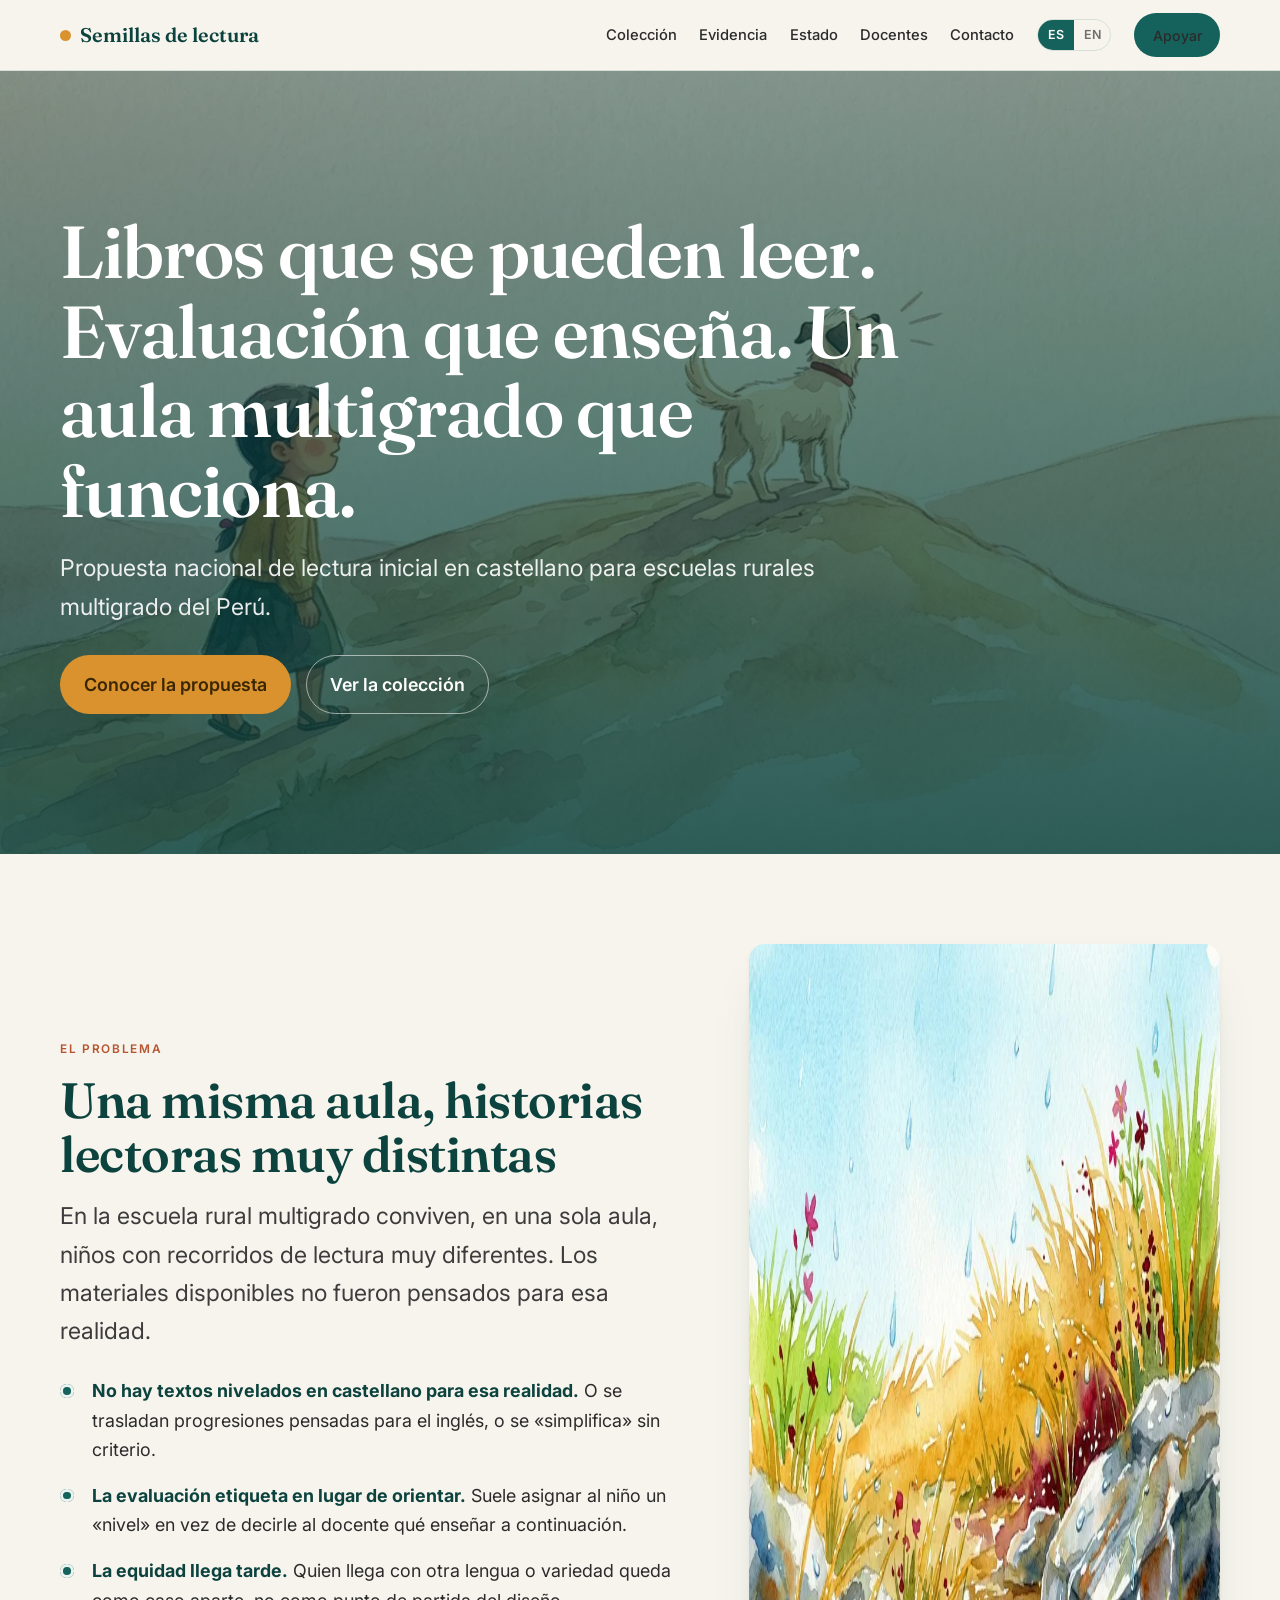
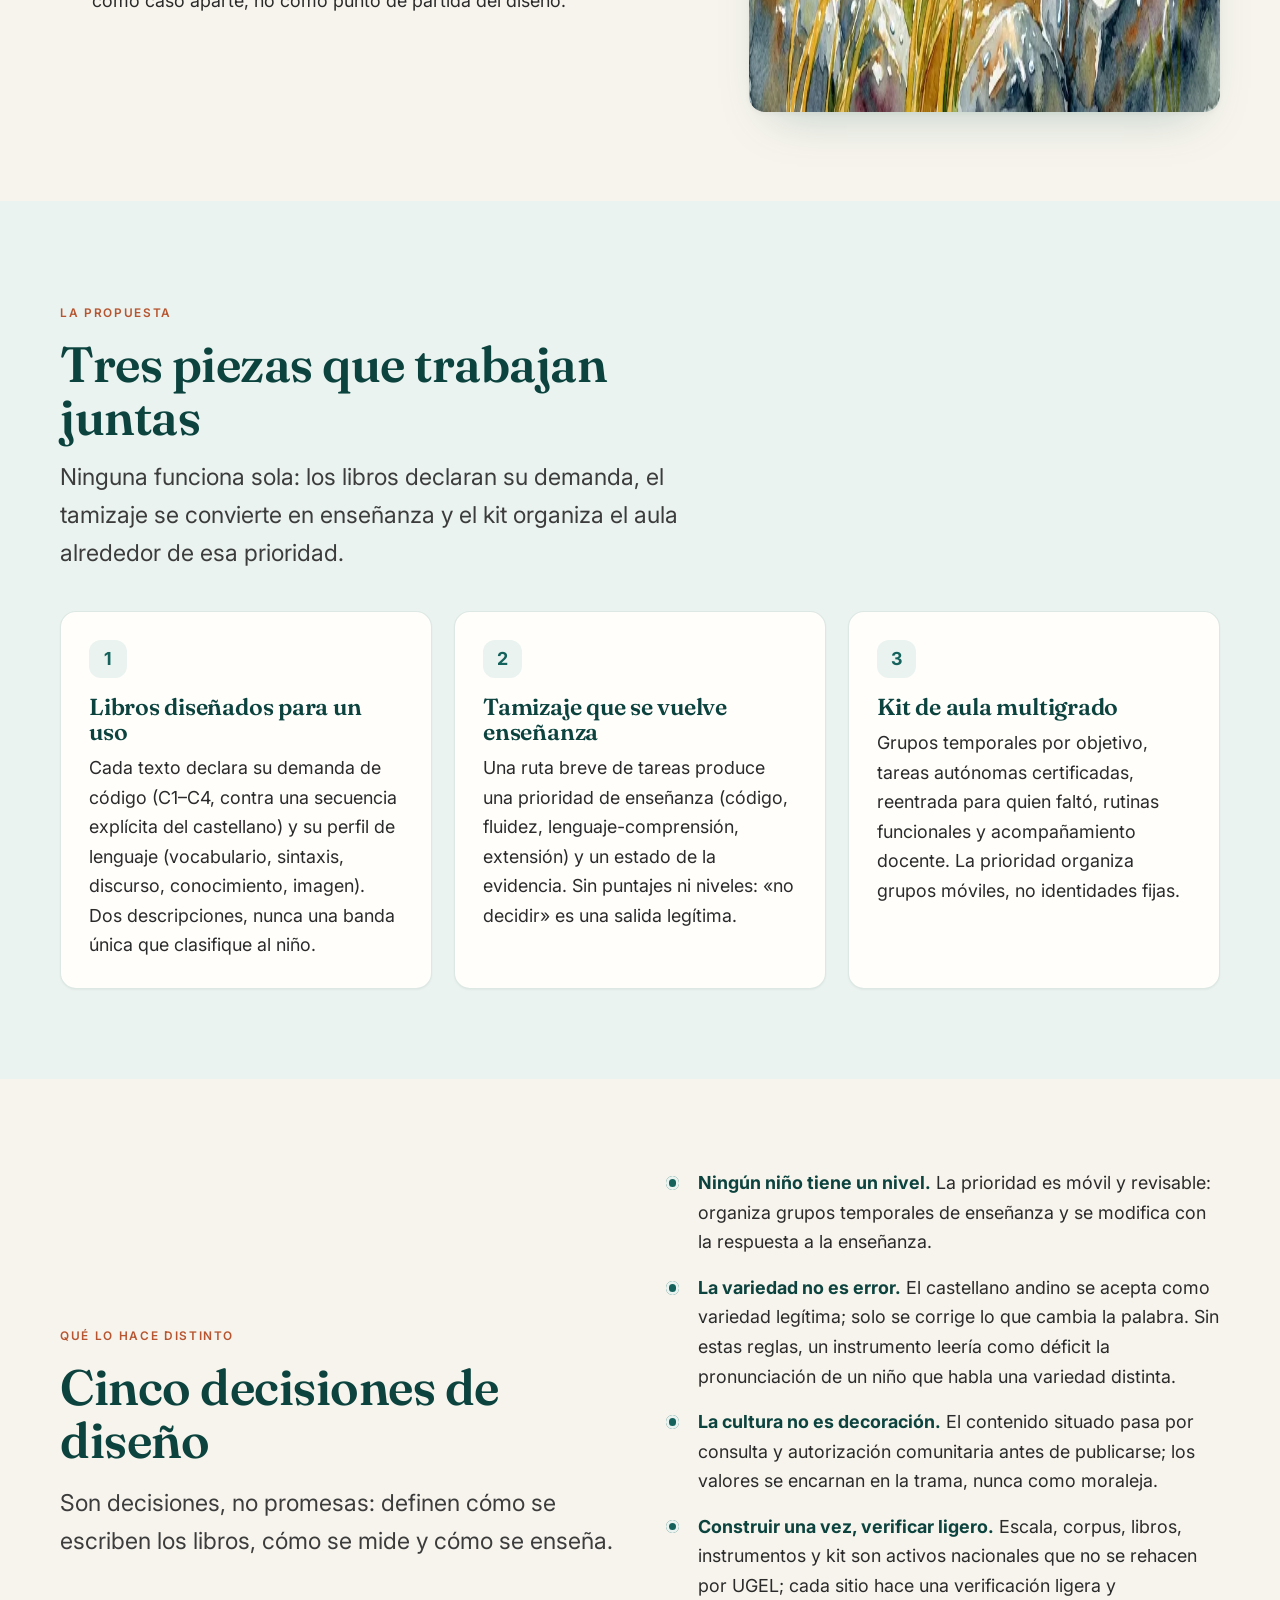
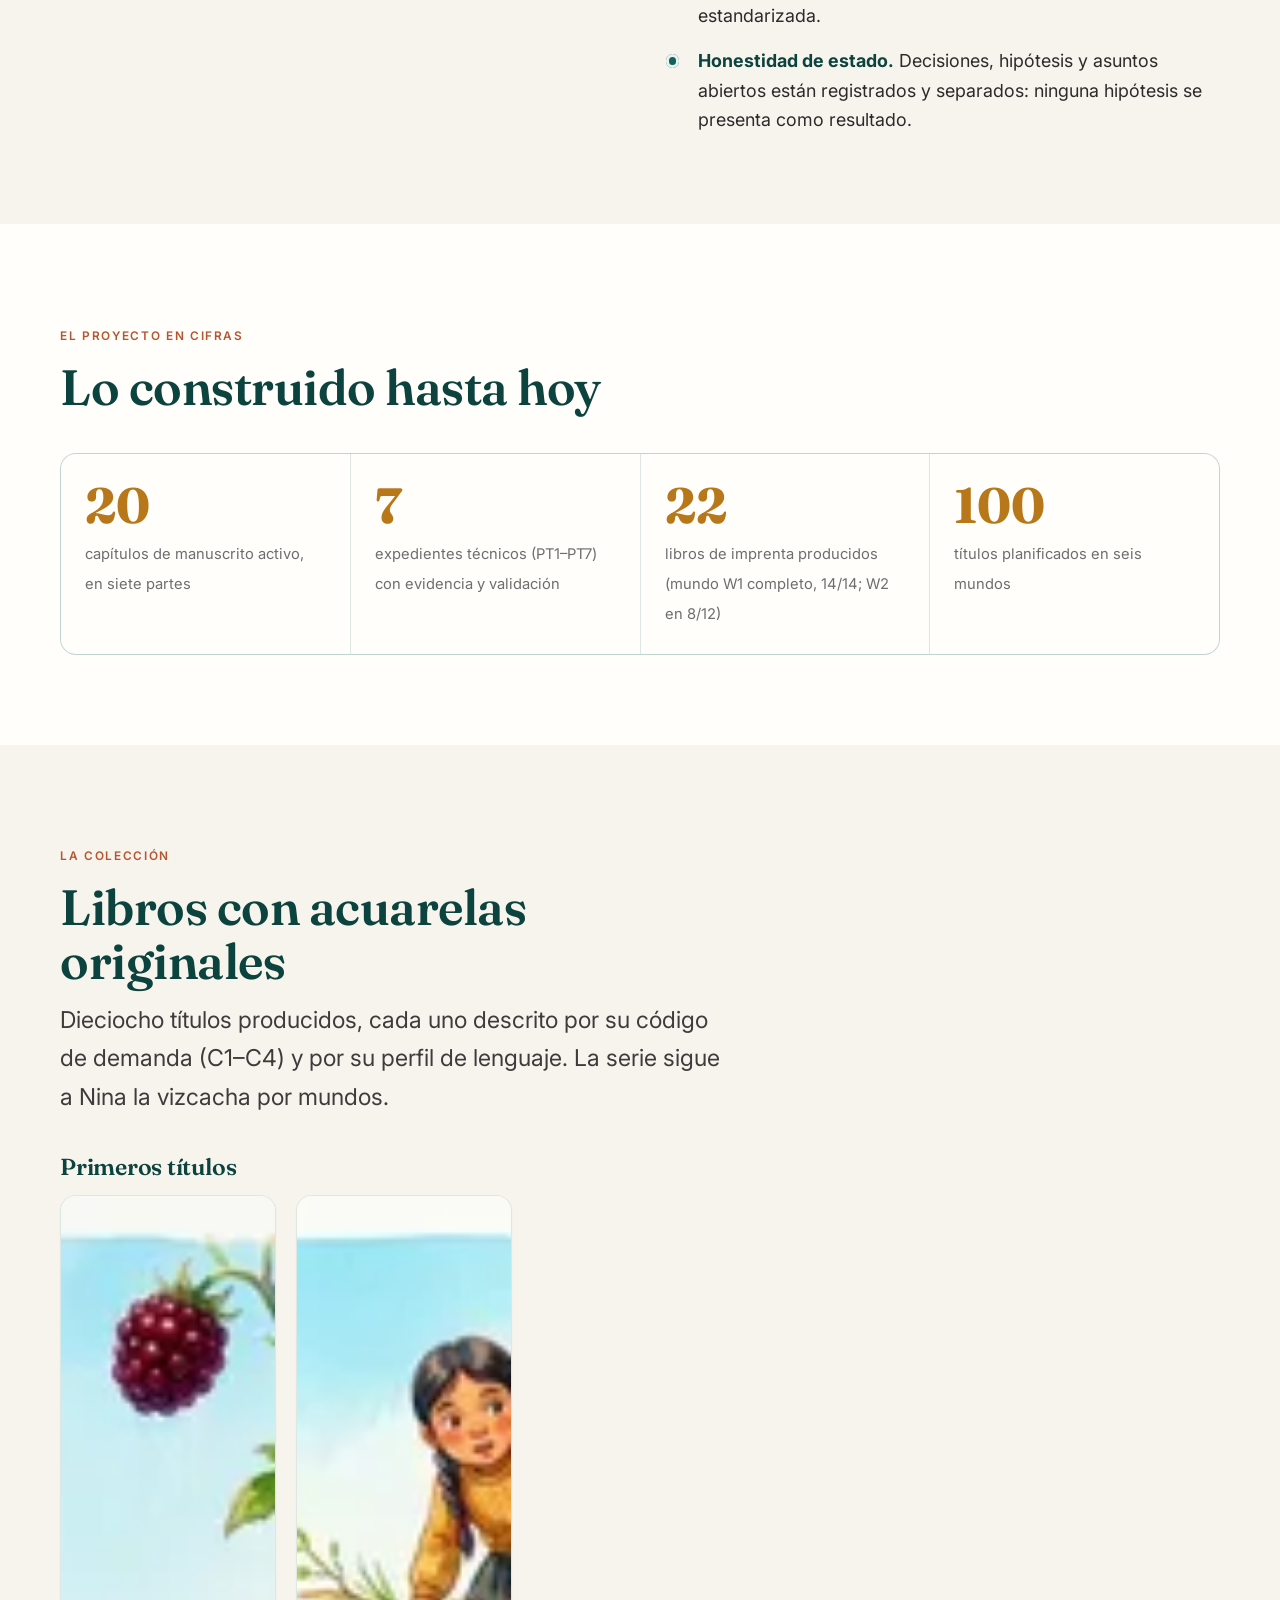
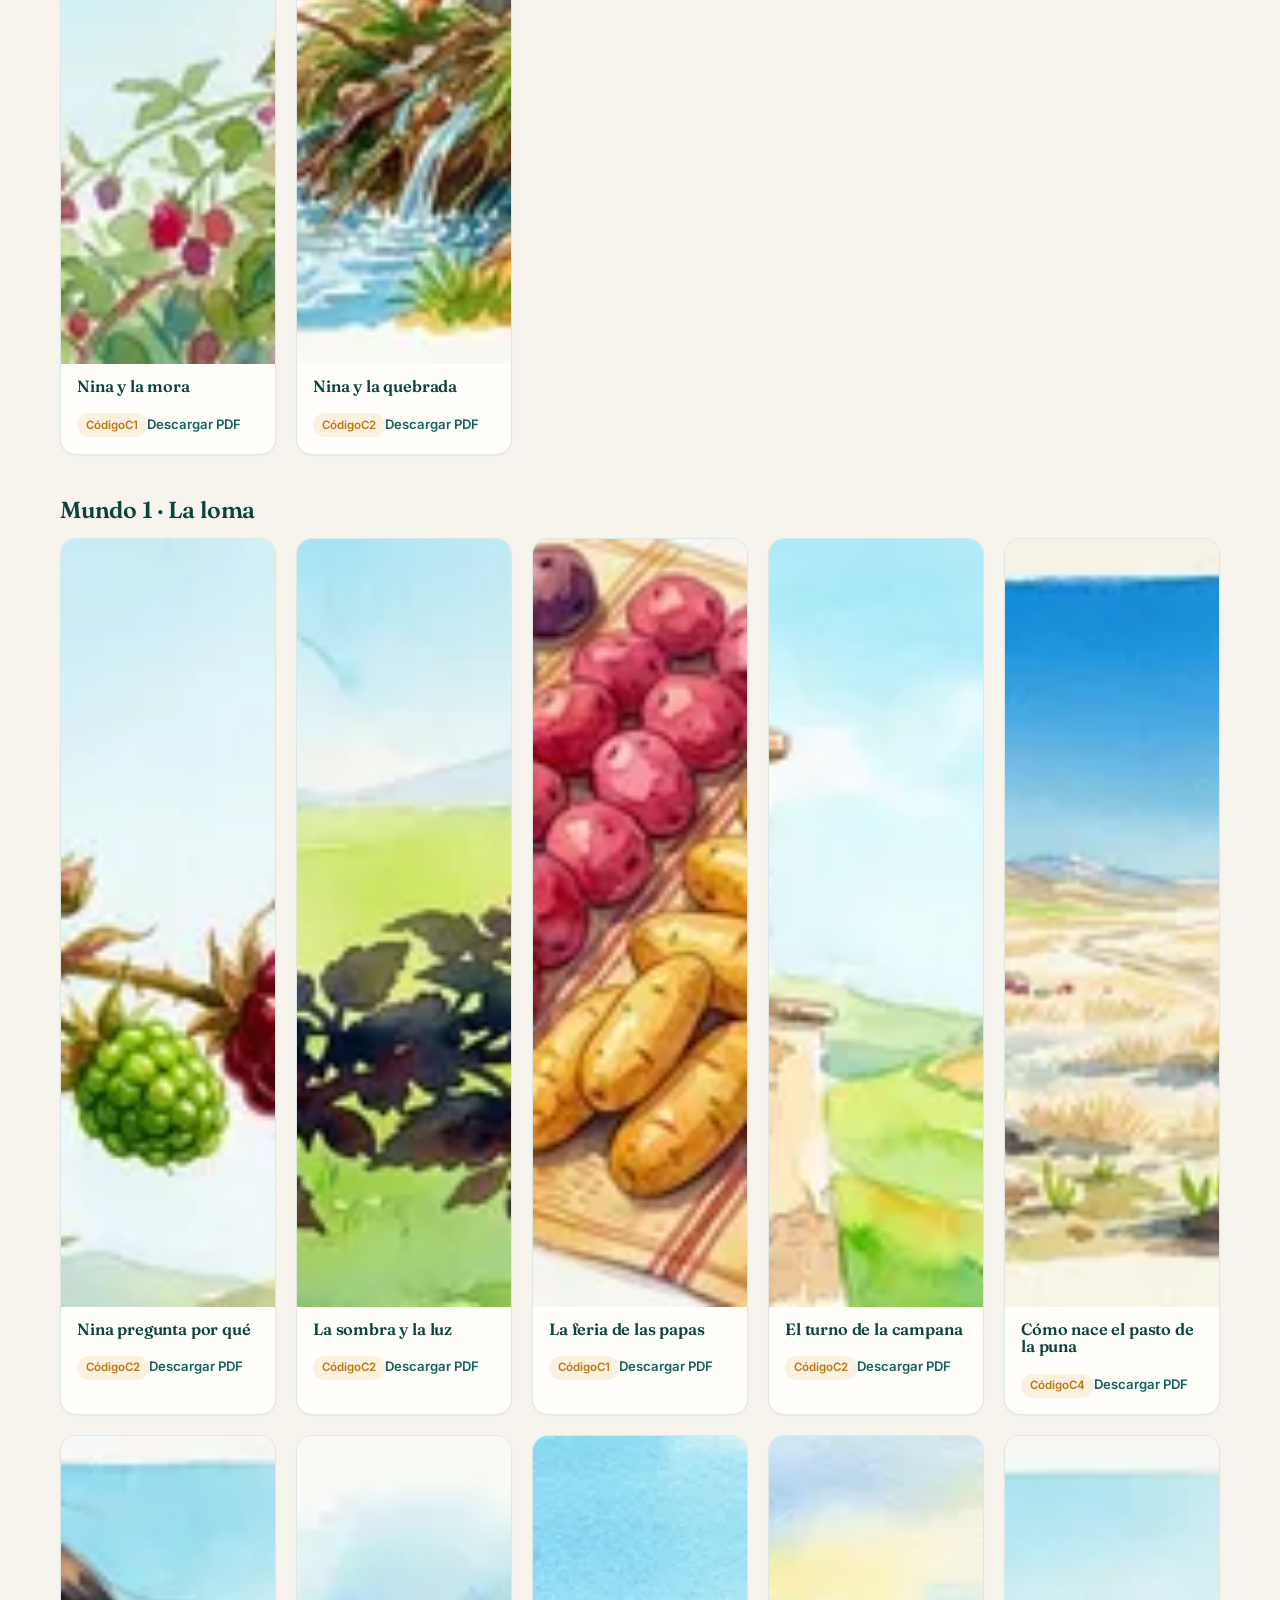
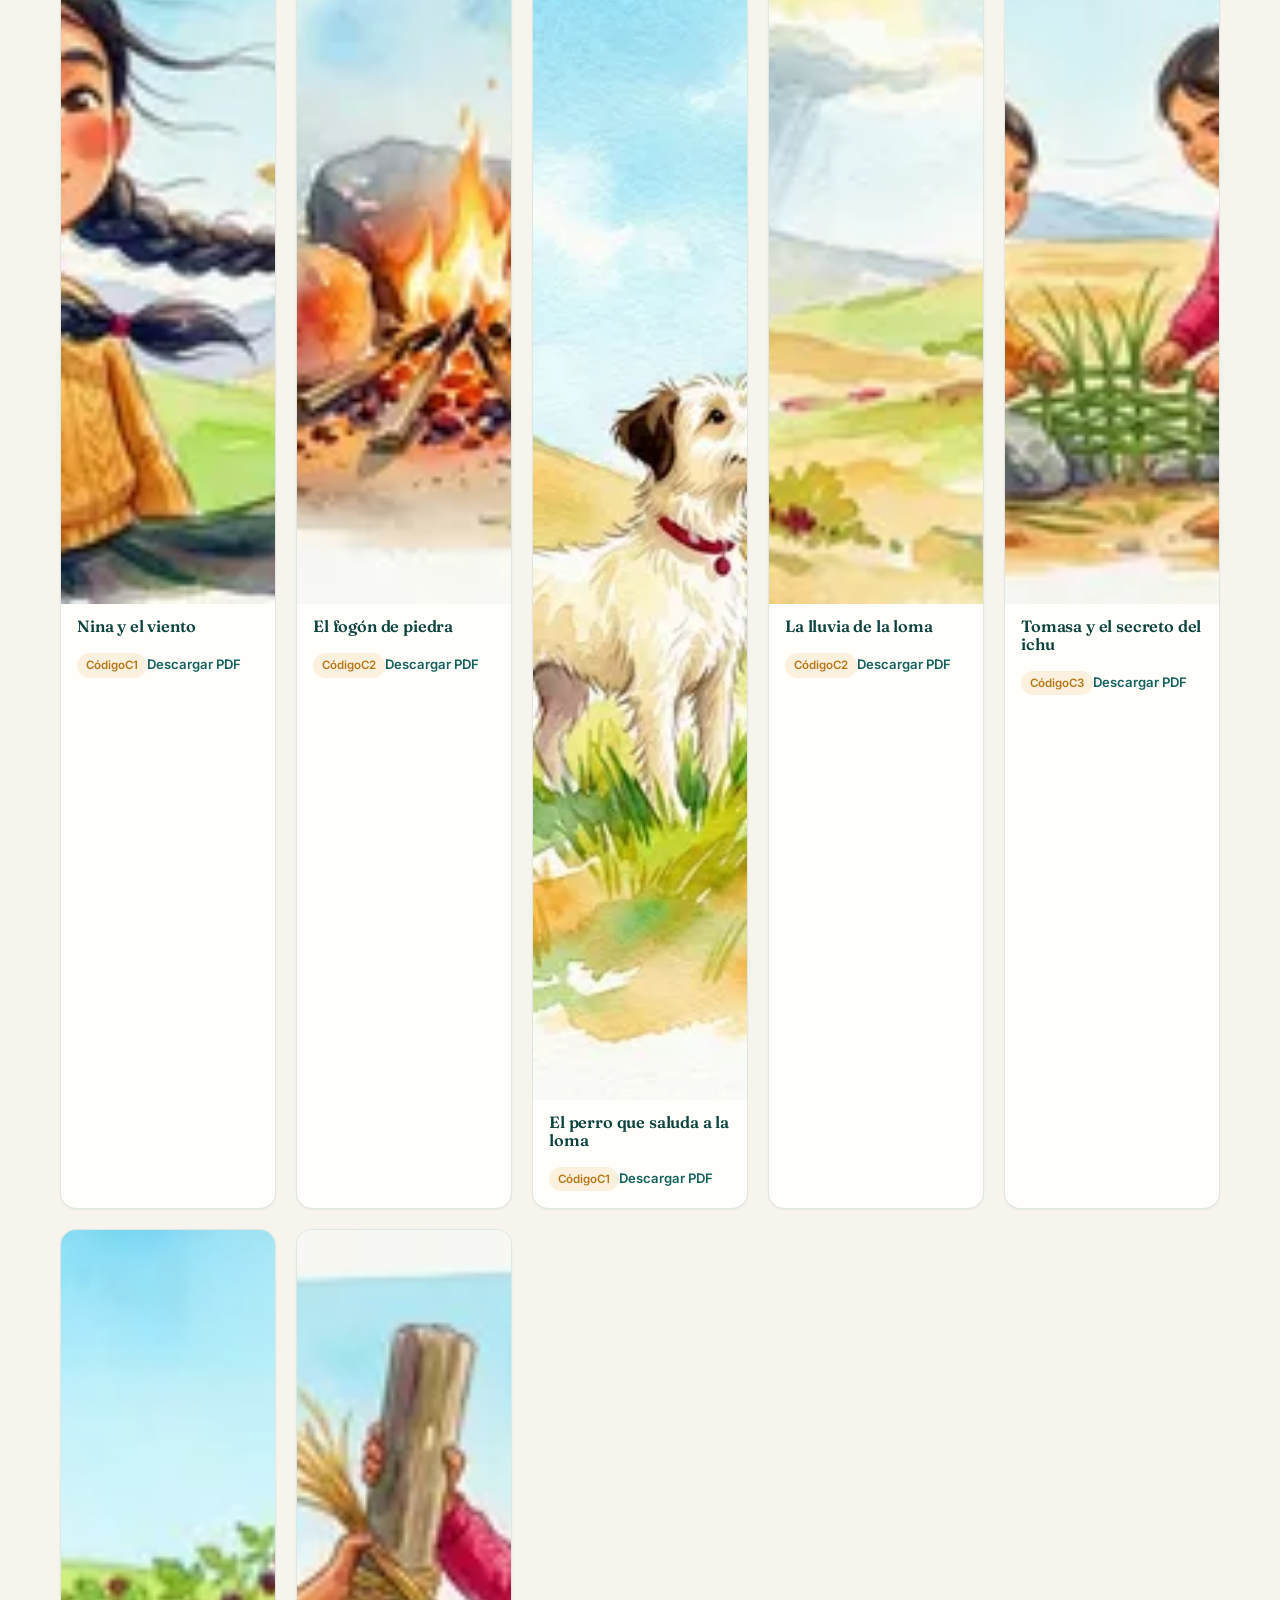
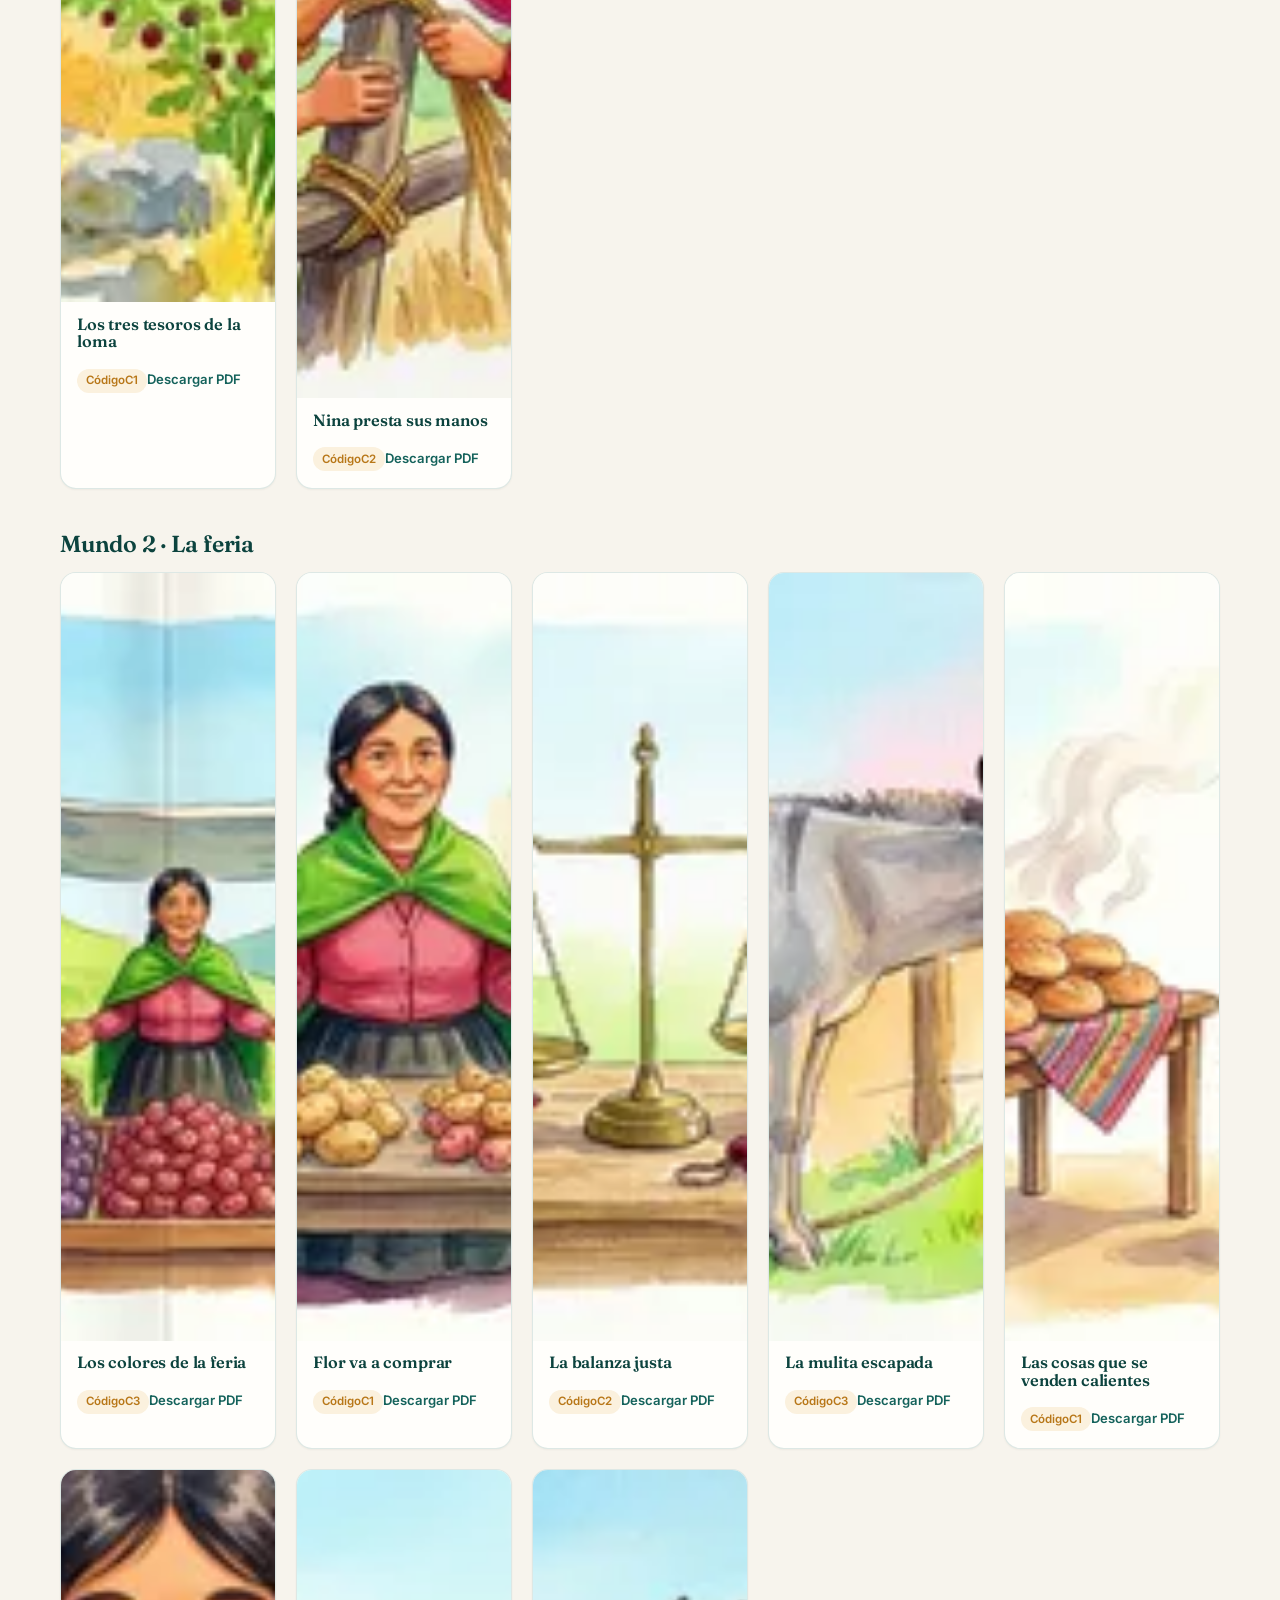
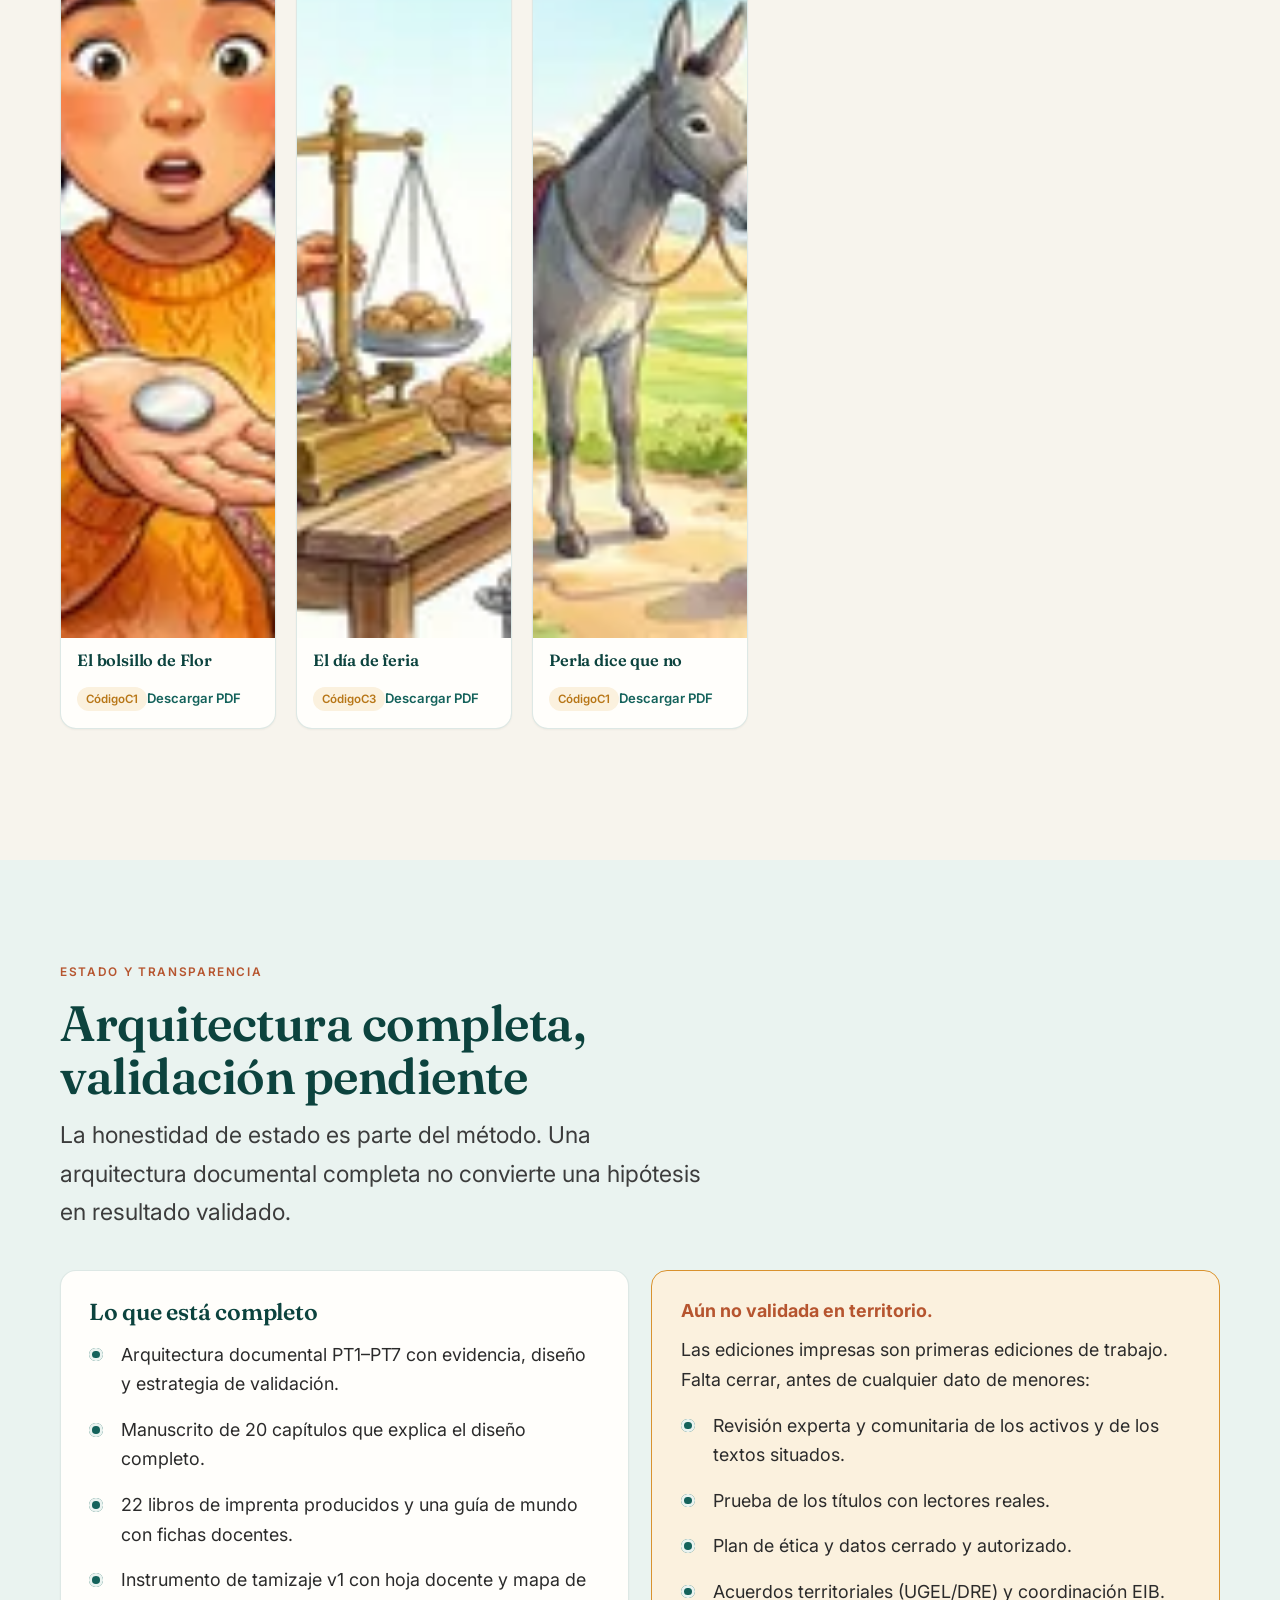
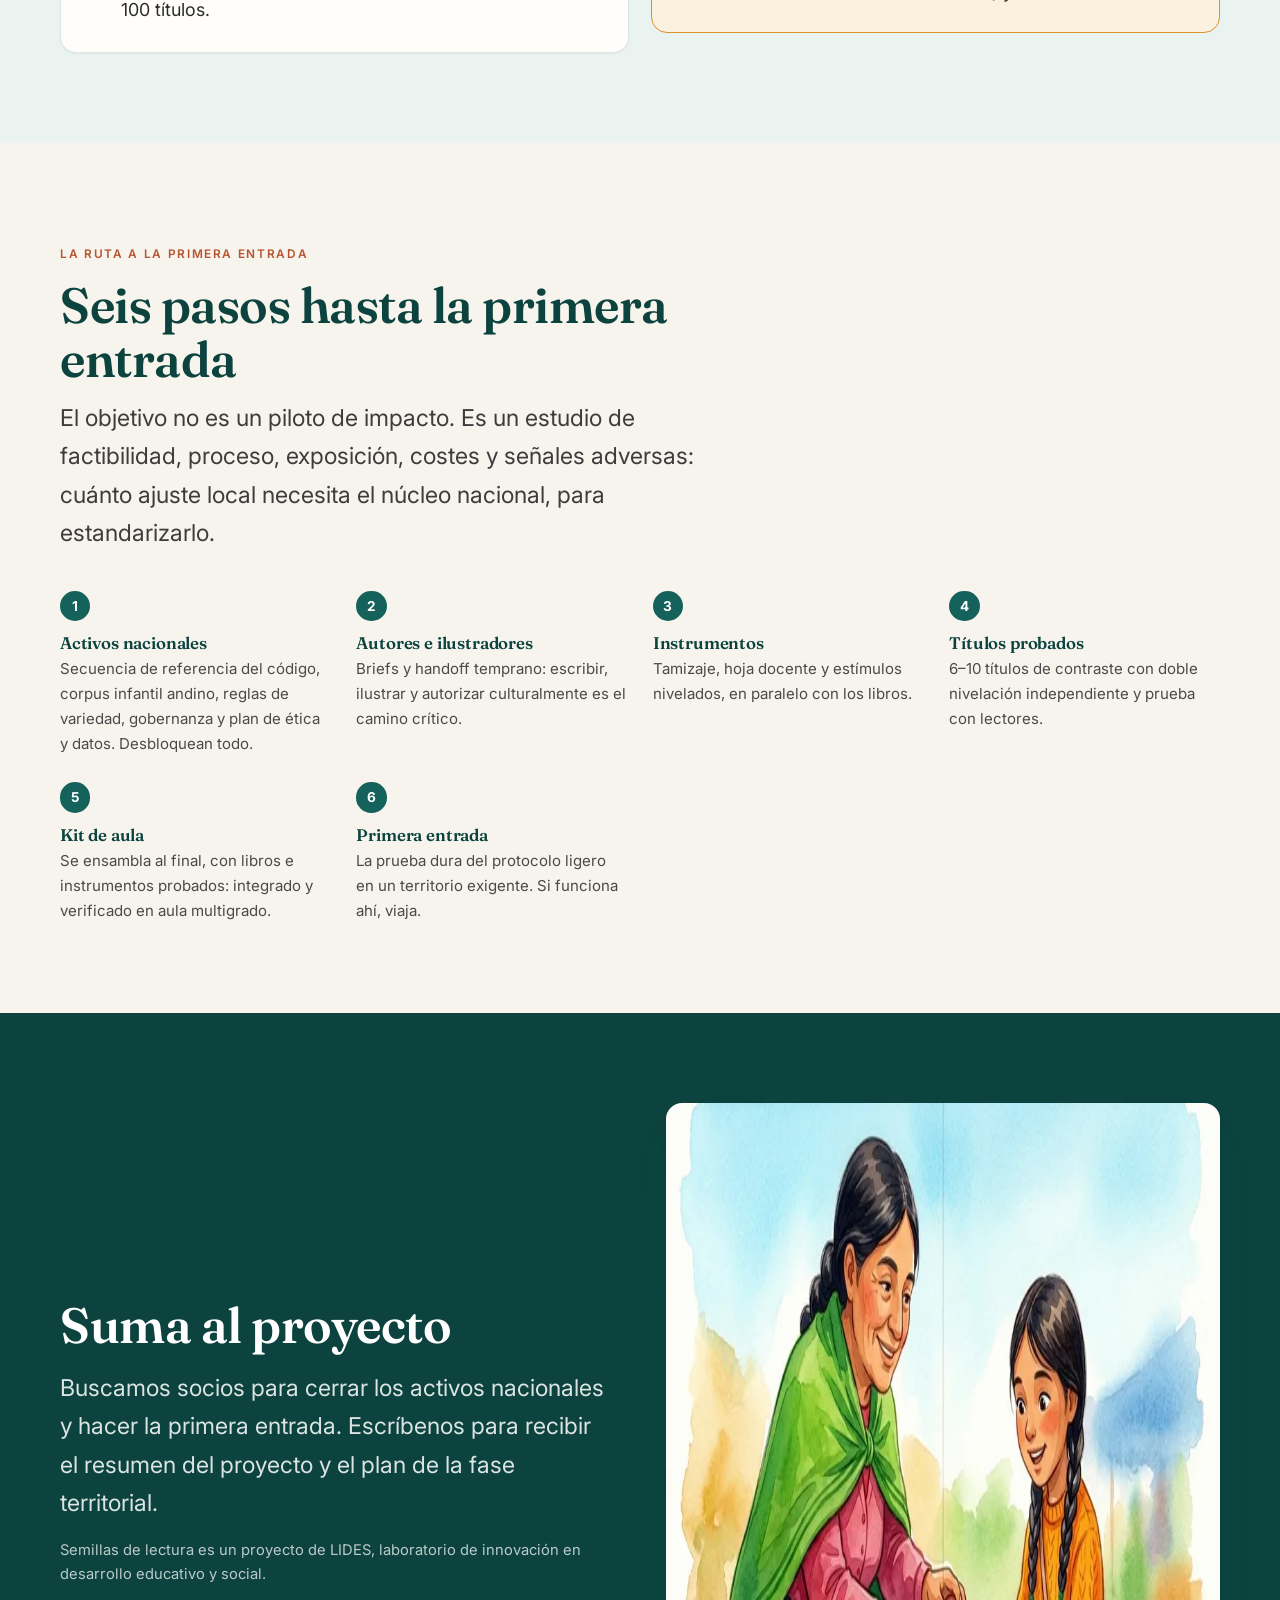
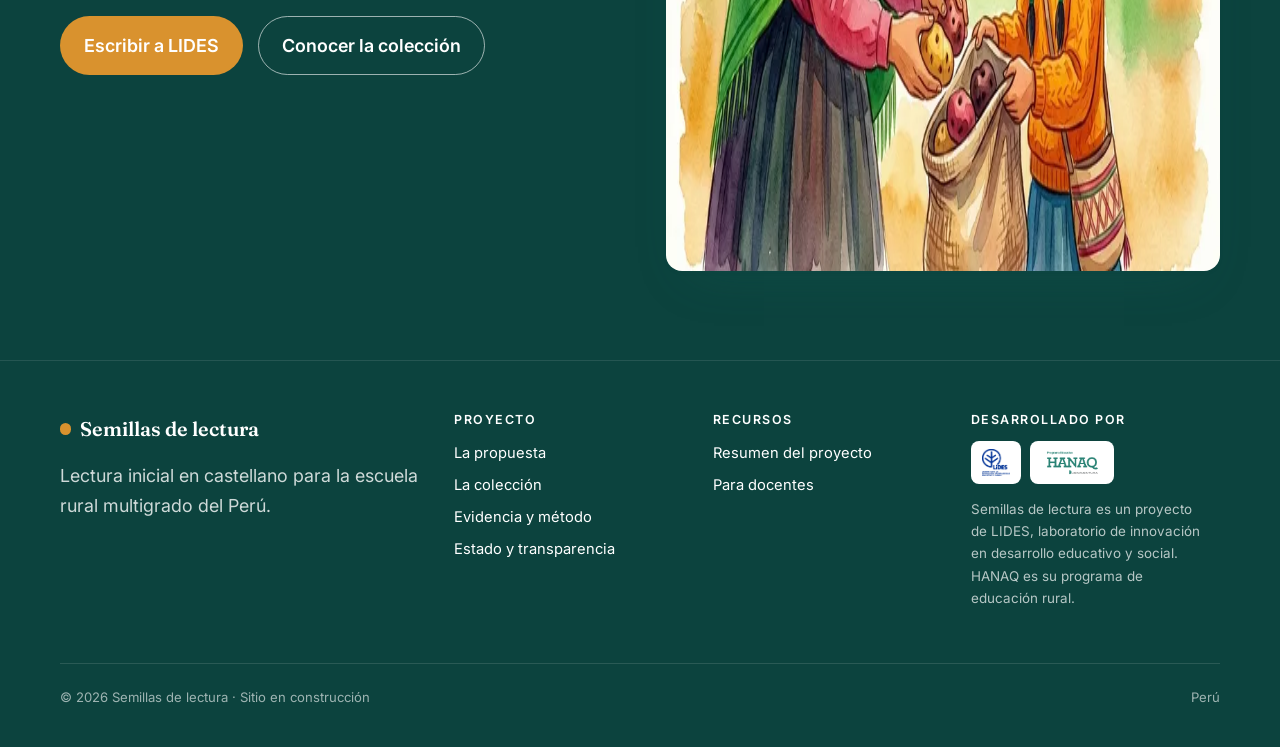
==== index.html @ c4da106d "Actualiza sitio 2026-10-01 19:06" ====
<!DOCTYPE html><html lang="es"> <head><meta charset="utf-8"><meta name="viewport" content="width=device-width, initial-scale=1"><title>Semillas de lectura · Lectura inicial para la escuela rural multigrado</title><meta name="description" content="Propuesta nacional de lectura inicial en castellano para escuelas rurales multigrado del Perú. Libros diseñados, evaluación que enseña y un aula multigrado que funciona."><link rel="preconnect" href="https://fonts.googleapis.com"><link rel="preconnect" href="https://fonts.gstatic.com" crossorigin><link href="https://fonts.googleapis.com/css2?family=Fraunces:opsz,wght@9..144,400;9..144,500;9..144,600;9..144,700&family=Inter:wght@400;500;600;700&display=swap" rel="stylesheet"><link rel="stylesheet" href="/_astro/index.ClfgWngN.css">
<style>.books-group[data-astro-cid-faalltie]{margin-bottom:2.6rem}.books-group[data-astro-cid-faalltie] h3[data-astro-cid-faalltie]{margin-bottom:1rem}
</style></head> <body> <header class="site-header"> <div class="wrap"> <a class="brand" href="/"> <span class="dot"></span> Semillas de lectura </a> <nav class="nav" aria-label="Principal"> <a href="/coleccion/">Colección</a><a href="/evidencia/">Evidencia</a><a href="/estado/">Estado</a><a href="/docentes/">Docentes</a><a href="/#contacto">Contacto</a> <div class="lang"> <a href="/" class="active" aria-current="true"> ES </a><a href="/en/" class> EN </a> </div> <a class="btn btn--primary" href="/#contacto" style="padding:.6rem 1.1rem;font-size:.88rem"> Apoyar </a> </nav> </div> </header> <main>  <section class="hero" id="inicio"> <img src="/_astro/w110-e2.BwUHjNIh_ZemQ7e.webp" srcset="/_astro/w110-e2.BwUHjNIh_ZFhoA8.webp 900w, /_astro/w110-e2.BwUHjNIh_21OTNi.webp 1400w, /_astro/w110-e2.BwUHjNIh_ZemQ7e.webp 1408w" alt="Ilustración en acuarela de la loma andina" sizes="100vw" loading="eager" fetchpriority="high" decoding="async" width="1408" height="768" class="bg"> <div class="wrap hero__inner"> <h1>Libros que se pueden leer. Evaluación que enseña. Un aula multigrado que funciona.</h1> <p class="lead">
Propuesta nacional de lectura inicial en castellano para escuelas rurales multigrado del
        Perú.
</p> <div class="actions"> <a class="btn btn--accent" href="#propuesta">Conocer la propuesta</a> <a class="btn btn--ghost" href="#coleccion">Ver la colección</a> </div> </div> </section> <section class="section" id="problema"> <div class="wrap split split--wide-left"> <div data-reveal> <p class="eyebrow">El problema</p> <h2>Una misma aula, historias lectoras muy distintas</h2> <p class="lead" style="margin-top:1rem">
En la escuela rural multigrado conviven, en una sola aula, niños con recorridos de lectura
          muy diferentes. Los materiales disponibles no fueron pensados para esa realidad.
</p> <ul class="checks" style="margin-top:1.6rem"> <li> <strong>No hay textos nivelados en castellano para esa realidad.</strong> O se trasladan
            progresiones pensadas para el inglés, o se «simplifica» sin criterio.
</li> <li> <strong>La evaluación etiqueta en lugar de orientar.</strong> Suele asignar al niño un
            «nivel» en vez de decirle al docente qué enseñar a continuación.
</li> <li> <strong>La equidad llega tarde.</strong> Quien llega con otra lengua o variedad queda
            como caso aparte, no como punto de partida del diseño.
</li> </ul> </div> <div data-reveal> <img src="/_astro/w111-e2.Omn8x8ts_CUCIG.webp" srcset="/_astro/w111-e2.Omn8x8ts_Z4xsLf.webp 500w, /_astro/w111-e2.Omn8x8ts_Z2vNdSG.webp 800w, /_astro/w111-e2.Omn8x8ts_Zu0KUq.webp 1100w" alt="Escena en acuarela del aula y la loma" sizes="(max-width: 860px) 92vw, 46vw" loading="lazy" decoding="async" fetchpriority="auto" width="1408" height="768" class="round"> </div> </div> </section> <section class="section section--tint" id="propuesta"> <div class="wrap"> <div class="section-head" data-reveal> <p class="eyebrow">La propuesta</p> <h2>Tres piezas que trabajan juntas</h2> <p class="lead">
Ninguna funciona sola: los libros declaran su demanda, el tamizaje se convierte en
          enseñanza y el kit organiza el aula alrededor de esa prioridad.
</p> </div> <div class="grid grid--3"> <article class="card" data-reveal> <span class="card__kicker">1</span> <h3>Libros diseñados para un uso</h3> <p>Cada texto declara su demanda de código (C1–C4, contra una secuencia explícita del castellano) y su perfil de lenguaje (vocabulario, sintaxis, discurso, conocimiento, imagen). Dos descripciones, nunca una banda única que clasifique al niño.</p> </article><article class="card" data-reveal> <span class="card__kicker">2</span> <h3>Tamizaje que se vuelve enseñanza</h3> <p>Una ruta breve de tareas produce una prioridad de enseñanza (código, fluidez, lenguaje-comprensión, extensión) y un estado de la evidencia. Sin puntajes ni niveles: «no decidir» es una salida legítima.</p> </article><article class="card" data-reveal> <span class="card__kicker">3</span> <h3>Kit de aula multigrado</h3> <p>Grupos temporales por objetivo, tareas autónomas certificadas, reentrada para quien faltó, rutinas funcionales y acompañamiento docente. La prioridad organiza grupos móviles, no identidades fijas.</p> </article> </div> </div> </section> <section class="section"> <div class="wrap split"> <div data-reveal> <p class="eyebrow">Qué lo hace distinto</p> <h2>Cinco decisiones de diseño</h2> <p class="lead" style="margin-top:1rem">
Son decisiones, no promesas: definen cómo se escriben los libros, cómo se mide y cómo se
          enseña.
</p> </div> <ul class="checks" data-reveal> <li><strong>Ningún niño tiene un nivel.</strong> La prioridad es móvil y revisable: organiza grupos temporales de enseñanza y se modifica con la respuesta a la enseñanza.</li><li><strong>La variedad no es error.</strong> El castellano andino se acepta como variedad legítima; solo se corrige lo que cambia la palabra. Sin estas reglas, un instrumento leería como déficit la pronunciación de un niño que habla una variedad distinta.</li><li><strong>La cultura no es decoración.</strong> El contenido situado pasa por consulta y autorización comunitaria antes de publicarse; los valores se encarnan en la trama, nunca como moraleja.</li><li><strong>Construir una vez, verificar ligero.</strong> Escala, corpus, libros, instrumentos y kit son activos nacionales que no se rehacen por UGEL; cada sitio hace una verificación ligera y estandarizada.</li><li><strong>Honestidad de estado.</strong> Decisiones, hipótesis y asuntos abiertos están registrados y separados: ninguna hipótesis se presenta como resultado.</li> </ul> </div> </section> <section class="section section--papel2"> <div class="wrap"> <div class="section-head" data-reveal> <p class="eyebrow">El proyecto en cifras</p> <h2>Lo construido hasta hoy</h2> </div> <div class="stats" data-reveal> <div class="stat"> <b>20</b> <span>capítulos de manuscrito activo, en siete partes</span> </div><div class="stat"> <b>7</b> <span>expedientes técnicos (PT1–PT7) con evidencia y validación</span> </div><div class="stat"> <b>22</b> <span>libros de imprenta producidos (mundo W1 completo, 14/14; W2 en 8/12)</span> </div><div class="stat"> <b>100</b> <span>títulos planificados en seis mundos</span> </div> </div> </div> </section> <section class="section" id="coleccion"> <div class="wrap"> <div class="section-head" data-reveal> <p class="eyebrow">La colección</p> <h2>Libros con acuarelas originales</h2> <p class="lead">
Dieciocho títulos producidos, cada uno descrito por su código de demanda (C1–C4) y por su
          perfil de lenguaje. La serie sigue a Nina la vizcacha por mundos.
</p> </div> <div class="books-group" data-reveal data-astro-cid-faalltie><h3 data-astro-cid-faalltie>Primeros títulos</h3><div class="books" data-astro-cid-faalltie><article class="book" data-astro-cid-faalltie><img src="/_astro/t01-e2.sLxuj5t8_15q7Nx.webp" srcset="/_astro/t01-e2.sLxuj5t8_RbbiI.webp 300w, /_astro/t01-e2.sLxuj5t8_1Rnuko.webp 600w" alt="Portada de Nina y la mora" sizes="(max-width: 700px) 45vw, 220px" data-astro-cid-faalltie="true" loading="lazy" decoding="async" fetchpriority="auto" width="1408" height="768"><div class="book__meta" data-astro-cid-faalltie><h4 data-astro-cid-faalltie>Nina y la mora</h4><span class="badge" data-astro-cid-faalltie>CódigoC1</span><a class="book__dl" href="/descargas/libros/t01-nina-y-la-mora.pdf" download data-astro-cid-faalltie>Descargar PDF</a></div></article><article class="book" data-astro-cid-faalltie><img src="/_astro/t03-e3.Bn-raiil_ZwWPAC.webp" srcset="/_astro/t03-e3.Bn-raiil_DXd2w.webp 300w, /_astro/t03-e3.Bn-raiil_1Eaw4c.webp 600w" alt="Portada de Nina y la quebrada" sizes="(max-width: 700px) 45vw, 220px" data-astro-cid-faalltie="true" loading="lazy" decoding="async" fetchpriority="auto" width="1408" height="768"><div class="book__meta" data-astro-cid-faalltie><h4 data-astro-cid-faalltie>Nina y la quebrada</h4><span class="badge" data-astro-cid-faalltie>CódigoC2</span><a class="book__dl" href="/descargas/libros/t03-nina-y-la-quebrada.pdf" download data-astro-cid-faalltie>Descargar PDF</a></div></article></div></div><div class="books-group" data-reveal data-astro-cid-faalltie><h3 data-astro-cid-faalltie>Mundo 1 · La loma</h3><div class="books" data-astro-cid-faalltie><article class="book" data-astro-cid-faalltie><img src="/_astro/w103-e2.fLUdlv_I_Z1RNAmy.webp" srcset="/_astro/w103-e2.fLUdlv_I_1c2yXV.webp 300w, /_astro/w103-e2.fLUdlv_I_Z1fdb8v.webp 600w" alt="Portada de Nina pregunta por qué" sizes="(max-width: 700px) 45vw, 220px" data-astro-cid-faalltie="true" loading="lazy" decoding="async" fetchpriority="auto" width="1408" height="768"><div class="book__meta" data-astro-cid-faalltie><h4 data-astro-cid-faalltie>Nina pregunta por qué</h4><span class="badge" data-astro-cid-faalltie>CódigoC2</span><a class="book__dl" href="/descargas/libros/w103-nina-pregunta-por-que.pdf" download data-astro-cid-faalltie>Descargar PDF</a></div></article><article class="book" data-astro-cid-faalltie><img src="/_astro/w104-e3.R_a1YE_q_Z2hXkfQ.webp" srcset="/_astro/w104-e3.R_a1YE_q_2agpoy.webp 300w, /_astro/w104-e3.R_a1YE_q_ZgYkHS.webp 600w" alt="Portada de La sombra y la luz" sizes="(max-width: 700px) 45vw, 220px" data-astro-cid-faalltie="true" loading="lazy" decoding="async" fetchpriority="auto" width="1408" height="768"><div class="book__meta" data-astro-cid-faalltie><h4 data-astro-cid-faalltie>La sombra y la luz</h4><span class="badge" data-astro-cid-faalltie>CódigoC2</span><a class="book__dl" href="/descargas/libros/w104-la-sombra-y-la-luz.pdf" download data-astro-cid-faalltie>Descargar PDF</a></div></article><article class="book" data-astro-cid-faalltie><img src="/_astro/w105-e2.Df4O6lzq_1nePKT.webp" srcset="/_astro/w105-e2.Df4O6lzq_Z2iFlyg.webp 300w, /_astro/w105-e2.Df4O6lzq_kg28e.webp 600w" alt="Portada de La feria de las papas" sizes="(max-width: 700px) 45vw, 220px" data-astro-cid-faalltie="true" loading="lazy" decoding="async" fetchpriority="auto" width="1408" height="768"><div class="book__meta" data-astro-cid-faalltie><h4 data-astro-cid-faalltie>La feria de las papas</h4><span class="badge" data-astro-cid-faalltie>CódigoC1</span><a class="book__dl" href="/descargas/libros/w105-la-feria-de-las-papas.pdf" download data-astro-cid-faalltie>Descargar PDF</a></div></article><article class="book" data-astro-cid-faalltie><img src="/_astro/w106-e1.AVZybhZU_ZyYQnu.webp" srcset="/_astro/w106-e1.AVZybhZU_Z22vcxj.webp 300w, /_astro/w106-e1.AVZybhZU_Aqb9b.webp 600w" alt="Portada de El turno de la campana" sizes="(max-width: 700px) 45vw, 220px" data-astro-cid-faalltie="true" loading="lazy" decoding="async" fetchpriority="auto" width="1408" height="768"><div class="book__meta" data-astro-cid-faalltie><h4 data-astro-cid-faalltie>El turno de la campana</h4><span class="badge" data-astro-cid-faalltie>CódigoC2</span><a class="book__dl" href="/descargas/libros/w106-el-turno-de-la-campana.pdf" download data-astro-cid-faalltie>Descargar PDF</a></div></article><article class="book" data-astro-cid-faalltie><img src="/_astro/w107-e1.T4I17C34_ZMU4wg.webp" srcset="/_astro/w107-e1.T4I17C34_ZXainv.webp 300w, /_astro/w107-e1.T4I17C34_Z2mpus.webp 600w" alt="Portada de Cómo nace el pasto de la puna" sizes="(max-width: 700px) 45vw, 220px" data-astro-cid-faalltie="true" loading="lazy" decoding="async" fetchpriority="auto" width="1376" height="768"><div class="book__meta" data-astro-cid-faalltie><h4 data-astro-cid-faalltie>Cómo nace el pasto de la puna</h4><span class="badge" data-astro-cid-faalltie>CódigoC4</span><a class="book__dl" href="/descargas/libros/w107-como-nace-el-pasto.pdf" download data-astro-cid-faalltie>Descargar PDF</a></div></article><article class="book" data-astro-cid-faalltie><img src="/_astro/w108-e1.BvR2Yei-_Z1K8J2W.webp" srcset="/_astro/w108-e1.BvR2Yei-_Z1zNYDC.webp 300w, /_astro/w108-e1.BvR2Yei-_137o2R.webp 600w" alt="Portada de Nina y el viento" sizes="(max-width: 700px) 45vw, 220px" data-astro-cid-faalltie="true" loading="lazy" decoding="async" fetchpriority="auto" width="1408" height="768"><div class="book__meta" data-astro-cid-faalltie><h4 data-astro-cid-faalltie>Nina y el viento</h4><span class="badge" data-astro-cid-faalltie>CódigoC1</span><a class="book__dl" href="/descargas/libros/w108-nina-y-el-viento.pdf" download data-astro-cid-faalltie>Descargar PDF</a></div></article><article class="book" data-astro-cid-faalltie><img src="/_astro/w109-e2.fu4FG2HN_1CjPej.webp" srcset="/_astro/w109-e2.fu4FG2HN_Z6bGh.webp 300w, /_astro/w109-e2.fu4FG2HN_Z2rlVNI.webp 600w" alt="Portada de El fogón de piedra" sizes="(max-width: 700px) 45vw, 220px" data-astro-cid-faalltie="true" loading="lazy" decoding="async" fetchpriority="auto" width="1408" height="768"><div class="book__meta" data-astro-cid-faalltie><h4 data-astro-cid-faalltie>El fogón de piedra</h4><span class="badge" data-astro-cid-faalltie>CódigoC2</span><a class="book__dl" href="/descargas/libros/w109-el-fogon-de-piedra.pdf" download data-astro-cid-faalltie>Descargar PDF</a></div></article><article class="book" data-astro-cid-faalltie><img src="/_astro/w110-e1.D6E14DRG_hHww2.webp" srcset="/_astro/w110-e1.D6E14DRG_Z1yFc9W.webp 300w, /_astro/w110-e1.D6E14DRG_1hmWuc.webp 600w" alt="Portada de El perro que saluda a la loma" sizes="(max-width: 700px) 45vw, 220px" data-astro-cid-faalltie="true" loading="lazy" decoding="async" fetchpriority="auto" width="848" height="1264"><div class="book__meta" data-astro-cid-faalltie><h4 data-astro-cid-faalltie>El perro que saluda a la loma</h4><span class="badge" data-astro-cid-faalltie>CódigoC1</span><a class="book__dl" href="/descargas/libros/w110-el-perro-que-saluda.pdf" download data-astro-cid-faalltie>Descargar PDF</a></div></article><article class="book" data-astro-cid-faalltie><img src="/_astro/w111-e1.CtER88pp_1R3Mps.webp" srcset="/_astro/w111-e1.CtER88pp_U9Hvu.webp 300w, /_astro/w111-e1.CtER88pp_1PWAox.webp 600w" alt="Portada de La lluvia de la loma" sizes="(max-width: 700px) 45vw, 220px" data-astro-cid-faalltie="true" loading="lazy" decoding="async" fetchpriority="auto" width="1376" height="768"><div class="book__meta" data-astro-cid-faalltie><h4 data-astro-cid-faalltie>La lluvia de la loma</h4><span class="badge" data-astro-cid-faalltie>CódigoC2</span><a class="book__dl" href="/descargas/libros/w111-la-lluvia-de-la-loma.pdf" download data-astro-cid-faalltie>Descargar PDF</a></div></article><article class="book" data-astro-cid-faalltie><img src="/_astro/w112-e3.Cd_GBD3k_Z1LXmR.webp" srcset="/_astro/w112-e3.Cd_GBD3k_2eIkcw.webp 300w, /_astro/w112-e3.Cd_GBD3k_ZcwpTU.webp 600w" alt="Portada de Tomasa y el secreto del ichu" sizes="(max-width: 700px) 45vw, 220px" data-astro-cid-faalltie="true" loading="lazy" decoding="async" fetchpriority="auto" width="1408" height="768"><div class="book__meta" data-astro-cid-faalltie><h4 data-astro-cid-faalltie>Tomasa y el secreto del ichu</h4><span class="badge" data-astro-cid-faalltie>CódigoC3</span><a class="book__dl" href="/descargas/libros/w112-tomasa-y-el-ichu.pdf" download data-astro-cid-faalltie>Descargar PDF</a></div></article><article class="book" data-astro-cid-faalltie><img src="/_astro/w113-e1.BZIQTtIN_2awHPX.webp" srcset="/_astro/w113-e1.BZIQTtIN_1RCTyQ.webp 300w, /_astro/w113-e1.BZIQTtIN_uqyEO.webp 600w" alt="Portada de Los tres tesoros de la loma" sizes="(max-width: 700px) 45vw, 220px" data-astro-cid-faalltie="true" loading="lazy" decoding="async" fetchpriority="auto" width="1584" height="672"><div class="book__meta" data-astro-cid-faalltie><h4 data-astro-cid-faalltie>Los tres tesoros de la loma</h4><span class="badge" data-astro-cid-faalltie>CódigoC1</span><a class="book__dl" href="/descargas/libros/w113-los-tesoros-de-la-loma.pdf" download data-astro-cid-faalltie>Descargar PDF</a></div></article><article class="book" data-astro-cid-faalltie><img src="/_astro/w114-e3.BW_A-zri_DUTky.webp" srcset="/_astro/w114-e3.BW_A-zri_Z1F4XEt.webp 300w, /_astro/w114-e3.BW_A-zri_WQp21.webp 600w" alt="Portada de Nina presta sus manos" sizes="(max-width: 700px) 45vw, 220px" data-astro-cid-faalltie="true" loading="lazy" decoding="async" fetchpriority="auto" width="1408" height="768"><div class="book__meta" data-astro-cid-faalltie><h4 data-astro-cid-faalltie>Nina presta sus manos</h4><span class="badge" data-astro-cid-faalltie>CódigoC2</span><a class="book__dl" href="/descargas/libros/w114-nina-presta-sus-manos.pdf" download data-astro-cid-faalltie>Descargar PDF</a></div></article></div></div><div class="books-group" data-reveal data-astro-cid-faalltie><h3 data-astro-cid-faalltie>Mundo 2 · La feria</h3><div class="books" data-astro-cid-faalltie><article class="book" data-astro-cid-faalltie><img src="/_astro/w201-e1.QCZhQMul_1CtIqF.webp" srcset="/_astro/w201-e1.QCZhQMul_ZY8dBL.webp 300w, /_astro/w201-e1.QCZhQMul_1DNa4I.webp 600w" alt="Portada de Los colores de la feria" sizes="(max-width: 700px) 45vw, 220px" data-astro-cid-faalltie="true" loading="lazy" decoding="async" fetchpriority="auto" width="1408" height="768"><div class="book__meta" data-astro-cid-faalltie><h4 data-astro-cid-faalltie>Los colores de la feria</h4><span class="badge" data-astro-cid-faalltie>CódigoC3</span><a class="book__dl" href="/descargas/libros/w201-los-colores-de-la-feria.pdf" download data-astro-cid-faalltie>Descargar PDF</a></div></article><article class="book" data-astro-cid-faalltie><img src="/_astro/w202-e2.CMrBh3ew_2bG06i.webp" srcset="/_astro/w202-e2.CMrBh3ew_Z2r5rrl.webp 300w, /_astro/w202-e2.CMrBh3ew_bPVf9.webp 600w" alt="Portada de Flor va a comprar" sizes="(max-width: 700px) 45vw, 220px" data-astro-cid-faalltie="true" loading="lazy" decoding="async" fetchpriority="auto" width="1408" height="768"><div class="book__meta" data-astro-cid-faalltie><h4 data-astro-cid-faalltie>Flor va a comprar</h4><span class="badge" data-astro-cid-faalltie>CódigoC1</span><a class="book__dl" href="/descargas/libros/w202-flor-va-a-comprar.pdf" download data-astro-cid-faalltie>Descargar PDF</a></div></article><article class="book" data-astro-cid-faalltie><img src="/_astro/w203-e1.7yzkDyVJ_1PXMFQ.webp" srcset="/_astro/w203-e1.7yzkDyVJ_Yn1J1.webp 300w, /_astro/w203-e1.7yzkDyVJ_Z1rRInq.webp 600w" alt="Portada de La balanza justa" sizes="(max-width: 700px) 45vw, 220px" data-astro-cid-faalltie="true" loading="lazy" decoding="async" fetchpriority="auto" width="1408" height="768"><div class="book__meta" data-astro-cid-faalltie><h4 data-astro-cid-faalltie>La balanza justa</h4><span class="badge" data-astro-cid-faalltie>CódigoC2</span><a class="book__dl" href="/descargas/libros/w203-la-balanza-justa.pdf" download data-astro-cid-faalltie>Descargar PDF</a></div></article><article class="book" data-astro-cid-faalltie><img src="/_astro/w204-e1.b86aSP2d_2ibm15.webp" srcset="/_astro/w204-e1.b86aSP2d_venCR.webp 300w, /_astro/w204-e1.b86aSP2d_Z1V1mtz.webp 600w" alt="Portada de La mulita escapada" sizes="(max-width: 700px) 45vw, 220px" data-astro-cid-faalltie="true" loading="lazy" decoding="async" fetchpriority="auto" width="1408" height="768"><div class="book__meta" data-astro-cid-faalltie><h4 data-astro-cid-faalltie>La mulita escapada</h4><span class="badge" data-astro-cid-faalltie>CódigoC3</span><a class="book__dl" href="/descargas/libros/w204-la-mulita-escapada.pdf" download data-astro-cid-faalltie>Descargar PDF</a></div></article><article class="book" data-astro-cid-faalltie><img src="/_astro/w205-e1.Km6_EWou_23s5Tm.webp" srcset="/_astro/w205-e1.Km6_EWou_1tMKsD.webp 300w, /_astro/w205-e1.Km6_EWou_ZWrYDN.webp 600w" alt="Portada de Las cosas que se venden calientes" sizes="(max-width: 700px) 45vw, 220px" data-astro-cid-faalltie="true" loading="lazy" decoding="async" fetchpriority="auto" width="1408" height="768"><div class="book__meta" data-astro-cid-faalltie><h4 data-astro-cid-faalltie>Las cosas que se venden calientes</h4><span class="badge" data-astro-cid-faalltie>CódigoC1</span><a class="book__dl" href="/descargas/libros/w205-las-cosas-calientes.pdf" download data-astro-cid-faalltie>Descargar PDF</a></div></article><article class="book" data-astro-cid-faalltie><img src="/_astro/w206-e2.CMnE1egJ_jD8Aw.webp" srcset="/_astro/w206-e2.CMnE1egJ_16mJYe.webp 300w, /_astro/w206-e2.CMnE1egJ_Z1kS08d.webp 600w" alt="Portada de El bolsillo de Flor" sizes="(max-width: 700px) 45vw, 220px" data-astro-cid-faalltie="true" loading="lazy" decoding="async" fetchpriority="auto" width="1408" height="768"><div class="book__meta" data-astro-cid-faalltie><h4 data-astro-cid-faalltie>El bolsillo de Flor</h4><span class="badge" data-astro-cid-faalltie>CódigoC1</span><a class="book__dl" href="/descargas/libros/w206-el-bolsillo-de-flor.pdf" download data-astro-cid-faalltie>Descargar PDF</a></div></article><article class="book" data-astro-cid-faalltie><img src="/_astro/w207-e2.BSe4oR2a_ZPOp1u.webp" srcset="/_astro/w207-e2.BSe4oR2a_1o4TiV.webp 300w, /_astro/w207-e2.BSe4oR2a_Z13aPNv.webp 600w" alt="Portada de El día de feria" sizes="(max-width: 700px) 45vw, 220px" data-astro-cid-faalltie="true" loading="lazy" decoding="async" fetchpriority="auto" width="1408" height="768"><div class="book__meta" data-astro-cid-faalltie><h4 data-astro-cid-faalltie>El día de feria</h4><span class="badge" data-astro-cid-faalltie>CódigoC3</span><a class="book__dl" href="/descargas/libros/w207-el-dia-de-feria.pdf" download data-astro-cid-faalltie>Descargar PDF</a></div></article><article class="book" data-astro-cid-faalltie><img src="/_astro/w208-e1.C6i0ZL9q_Z1yROrA.webp" srcset="/_astro/w208-e1.C6i0ZL9q_HCDzg.webp 300w, /_astro/w208-e1.C6i0ZL9q_Z1IC6xb.webp 600w" alt="Portada de Perla dice que no" sizes="(max-width: 700px) 45vw, 220px" data-astro-cid-faalltie="true" loading="lazy" decoding="async" fetchpriority="auto" width="1408" height="768"><div class="book__meta" data-astro-cid-faalltie><h4 data-astro-cid-faalltie>Perla dice que no</h4><span class="badge" data-astro-cid-faalltie>CódigoC1</span><a class="book__dl" href="/descargas/libros/w208-perla-dice-que-no.pdf" download data-astro-cid-faalltie>Descargar PDF</a></div></article></div></div> </div> </section> <section class="section section--tint" id="estado"> <div class="wrap"> <div class="section-head" data-reveal> <p class="eyebrow">Estado y transparencia</p> <h2>Arquitectura completa, validación pendiente</h2> <p class="lead">
La honestidad de estado es parte del método. Una arquitectura documental completa no
          convierte una hipótesis en resultado validado.
</p> </div> <div class="grid grid--2"> <div class="card" data-reveal> <h3>Lo que está completo</h3> <ul class="checks" style="margin-top:1rem"> <li>Arquitectura documental PT1–PT7 con evidencia, diseño y estrategia de validación.</li><li>Manuscrito de 20 capítulos que explica el diseño completo.</li><li>22 libros de imprenta producidos y una guía de mundo con fichas docentes.</li><li>Instrumento de tamizaje v1 con hoja docente y mapa de 100 títulos.</li> </ul> </div> <div data-reveal> <div class="callout"> <strong>Aún no validada en territorio.</strong> <p style="margin-top:.6rem">
Las ediciones impresas son primeras ediciones de trabajo. Falta cerrar, antes de
              cualquier dato de menores:
</p> <ul class="checks" style="margin-top:.6rem"> <li>Revisión experta y comunitaria de los activos y de los textos situados.</li><li>Prueba de los títulos con lectores reales.</li><li>Plan de ética y datos cerrado y autorizado.</li><li>Acuerdos territoriales (UGEL/DRE) y coordinación EIB.</li> </ul> </div> </div> </div> </div> </section> <section class="section" id="ruta"> <div class="wrap"> <div class="section-head" data-reveal> <p class="eyebrow">La ruta a la primera entrada</p> <h2>Seis pasos hasta la primera entrada</h2> <p class="lead">
El objetivo no es un piloto de impacto. Es un estudio de factibilidad, proceso, exposición,
          costes y señales adversas: cuánto ajuste local necesita el núcleo nacional, para
          estandarizarlo.
</p> </div> <ol class="steps" data-reveal> <li class="step"> <h4>Activos nacionales</h4> <p>Secuencia de referencia del código, corpus infantil andino, reglas de variedad, gobernanza y plan de ética y datos. Desbloquean todo.</p> </li><li class="step"> <h4>Autores e ilustradores</h4> <p>Briefs y handoff temprano: escribir, ilustrar y autorizar culturalmente es el camino crítico.</p> </li><li class="step"> <h4>Instrumentos</h4> <p>Tamizaje, hoja docente y estímulos nivelados, en paralelo con los libros.</p> </li><li class="step"> <h4>Títulos probados</h4> <p>6–10 títulos de contraste con doble nivelación independiente y prueba con lectores.</p> </li><li class="step"> <h4>Kit de aula</h4> <p>Se ensambla al final, con libros e instrumentos probados: integrado y verificado en aula multigrado.</p> </li><li class="step"> <h4>Primera entrada</h4> <p>La prueba dura del protocolo ligero en un territorio exigente. Si funciona ahí, viaja.</p> </li> </ol> </div> </section> <section class="section cta" id="contacto"> <div class="wrap split"> <div data-reveal> <h2>Suma al proyecto</h2> <p class="lead" style="color:rgba(255,255,255,.86);margin-top:1rem">
Buscamos socios para cerrar los activos nacionales y hacer la primera entrada.
          Escríbenos para recibir el resumen del proyecto y el plan de la fase territorial.
</p> <p style="color:rgba(255,255,255,.72);font-size:.92rem">
Semillas de lectura es un proyecto de LIDES, laboratorio de innovación en desarrollo
          educativo y social.
</p> <div class="actions"> <a class="btn btn--accent" href="mailto:info@lides.pe">Escribir a LIDES</a> <a class="btn btn--ghost" href="#coleccion">Conocer la colección</a> </div> </div> <div data-reveal> <img src="/_astro/w201-e4.CcxwYbmT_Z21NaKu.webp" srcset="/_astro/w201-e4.CcxwYbmT_OeEcB.webp 500w, /_astro/w201-e4.CcxwYbmT_Z1C15TP.webp 800w, /_astro/w201-e4.CcxwYbmT_1Uryok.webp 1100w" alt="Escena en acuarela de la feria" sizes="(max-width: 860px) 92vw, 46vw" loading="lazy" decoding="async" fetchpriority="auto" width="1408" height="768" class="round"> </div> </div> </section>  </main> <footer class="site-footer"> <div class="wrap"> <div class="footer-grid"> <div> <a class="brand" href="/" style="color:#fff"> <span class="dot"></span> Semillas de lectura </a> <p style="margin-top:1rem;max-width:34ch">Lectura inicial en castellano para la escuela rural multigrado del Perú.</p> </div> <div> <h4>Proyecto</h4> <ul> <li><a href="/#propuesta">La propuesta</a></li> <li><a href="/coleccion/">La colección</a></li> <li><a href="/evidencia/">Evidencia y método</a></li> <li><a href="/estado/">Estado y transparencia</a></li> </ul> </div> <div> <h4>Recursos</h4> <ul> <li><a href="/#contacto">Resumen del proyecto</a></li> <li><a href="/docentes/">Para docentes</a></li> </ul> </div> <div> <h4>Desarrollado por</h4> <div class="partners"> <span class="partner"> <img src="/_astro/lides.CYbPKds-.jpg" alt="LIDES"> </span> <span class="partner"> <img src="/_astro/hanaq.DK8jzokl.png" alt="HANAQ"> </span> </div> <p class="partner-note">Semillas de lectura es un proyecto de LIDES, laboratorio de innovación en desarrollo educativo y social. HANAQ es su programa de educación rural.</p> </div> </div> <div class="footer-note"> <span>© 2026 Semillas de lectura · Sitio en construcción</span> <span>Perú</span> </div> </div> </footer> <script type="module">const t=document.querySelectorAll("[data-reveal]");if("IntersectionObserver"in window){const e=new IntersectionObserver(s=>{s.forEach(r=>{r.isIntersecting&&(r.target.classList.add("is-visible"),e.unobserve(r.target))})},{rootMargin:"0px 0px -10% 0px",threshold:.08});t.forEach(s=>e.observe(s))}else t.forEach(e=>e.classList.add("is-visible"));</script> </body> </html>
---- _astro/index.ClfgWngN.css ----
:root{--verde: #14625b;--verde-900: #0c433e;--verde-700: #14625b;--verde-500: #2f8d83;--verde-100: #eaf3f0;--ambar: #d9922e;--ambar-700: #b87718;--ambar-100: #fbf1de;--terra: #b6552f;--terra-100: #f6e7df;--papel: #f7f4ed;--papel-2: #fffefb;--tinta: #2b2b2b;--gris: #6e6e6e;--linea: rgba(20, 98, 91, .14);--max: 1160px;--font-display: "Fraunces", Georgia, "Times New Roman", serif;--font-body: "Inter", system-ui, -apple-system, "Segoe UI", sans-serif;--shadow-sm: 0 1px 2px rgba(43, 43, 43, .05);--shadow: 0 2px 4px rgba(43, 43, 43, .04), 0 24px 48px -24px rgba(20, 98, 91, .28);--radius: 16px;--radius-sm: 10px;--step-0: clamp(1.02rem, .98rem + .2vw, 1.12rem);--step-1: clamp(1.2rem, 1.1rem + .5vw, 1.45rem);--step-2: clamp(1.5rem, 1.3rem + 1vw, 2.1rem);--step-3: clamp(2rem, 1.5rem + 2.2vw, 3.1rem);--step-4: clamp(2.6rem, 1.8rem + 4vw, 4.6rem)}*,*:before,*:after{box-sizing:border-box}html{scroll-behavior:smooth;-webkit-text-size-adjust:100%}body{margin:0;font-family:var(--font-body);font-size:var(--step-0);line-height:1.65;color:var(--tinta);background:var(--papel);-webkit-font-smoothing:antialiased;text-rendering:optimizeLegibility}img{max-width:100%;display:block}a{color:var(--verde);text-underline-offset:3px}h1,h2,h3,h4{font-family:var(--font-display);font-weight:600;line-height:1.08;letter-spacing:-.01em;color:var(--verde-900);margin:0;font-optical-sizing:auto}h1{font-size:var(--step-4)}h2{font-size:var(--step-3)}h3{font-size:var(--step-1)}p{margin:0 0 1rem}.wrap{width:min(var(--max),92vw);margin-inline:auto}.section{padding:clamp(3.5rem,7vw,6.5rem) 0}.section--tint{background:var(--verde-100)}.section--papel2{background:var(--papel-2)}.eyebrow{font-weight:600;text-transform:uppercase;letter-spacing:.14em;font-size:.74rem;color:var(--terra);margin:0 0 .9rem}.lead{font-size:var(--step-1);color:#3c3c3c;max-width:62ch}.section-head{max-width:60ch;margin-bottom:2.4rem}.section-head p{margin-top:.8rem}.measure{max-width:68ch}.page-hero{padding:clamp(3rem,6vw,5rem) 0 clamp(.5rem,2vw,1rem)}.page-hero h1{font-size:var(--step-3);max-width:24ch}.page-hero .lead{margin-top:1rem}.breadcrumb{font-size:.82rem;font-weight:600;letter-spacing:.04em;color:var(--gris);text-decoration:none}.breadcrumb:hover{color:var(--verde)}.btn{display:inline-flex;align-items:center;gap:.5rem;font-weight:600;padding:.85rem 1.45rem;border-radius:999px;text-decoration:none;border:1.5px solid transparent;transition:transform .18s ease,box-shadow .18s ease,background .18s ease,color .18s ease;will-change:transform}.btn--primary{background:var(--verde);color:#fff}.btn--primary:hover{background:var(--verde-900);transform:translateY(-2px);box-shadow:var(--shadow)}.btn--accent{background:var(--ambar);color:#3a2600}.btn--accent:hover{background:var(--ambar-700);transform:translateY(-2px);box-shadow:var(--shadow)}.btn--ghost{border-color:#fff9;color:#fff}.btn--ghost:hover{background:#ffffff24}.btn--outline{border-color:var(--verde);color:var(--verde)}.btn--outline:hover{background:var(--verde);color:#fff}.actions{display:flex;flex-wrap:wrap;gap:.9rem;margin-top:1.8rem}.site-header{position:sticky;top:0;z-index:50;background:#f7f4edd1;backdrop-filter:saturate(1.3) blur(12px);border-bottom:1px solid var(--linea)}.site-header .wrap{display:flex;align-items:center;gap:1.4rem;min-height:4.4rem}.brand{display:flex;align-items:center;gap:.55rem;font-family:var(--font-display);font-size:1.24rem;font-weight:600;color:var(--verde-900);text-decoration:none}.brand .dot{width:.7rem;height:.7rem;border-radius:50%;background:var(--ambar)}.nav{margin-left:auto;display:flex;gap:1.4rem;align-items:center}.nav a{color:var(--tinta);text-decoration:none;font-size:.92rem;font-weight:500}.nav a:hover{color:var(--verde)}.lang{display:flex;border:1px solid var(--linea);border-radius:999px;overflow:hidden}.lang a{padding:.28rem .62rem;font-size:.78rem;font-weight:600;text-decoration:none;color:var(--gris)}.lang a.active{background:var(--verde);color:#fff}@media(max-width:820px){.nav{display:none}}.hero{position:relative;isolation:isolate;overflow:hidden;color:#fff}.hero .bg{position:absolute;inset:0;width:100%;height:100%;object-fit:cover;z-index:-2}.hero:after{content:"";position:absolute;inset:0;z-index:-1;background:linear-gradient(180deg,#0c433e80,#0c433edb)}.hero__inner{padding:clamp(4.5rem,11vw,9rem) 0}.hero h1{color:#fff;max-width:18ch}.hero .lead{color:#ffffffe6;margin-top:1.2rem}.hero .eyebrow{color:var(--ambar-100)}.hero .btn--ghost{border-color:#ffffff8c}.chip{display:inline-flex;align-items:center;gap:.5rem;font-size:.82rem;font-weight:600;padding:.4rem .85rem;border-radius:999px;background:#ffffff24;border:1px solid rgba(255,255,255,.28);color:#fff;margin-bottom:1.4rem}.chip .dot{width:.5rem;height:.5rem;border-radius:50%;background:var(--ambar)}.split{display:grid;gap:clamp(1.6rem,4vw,3.4rem);align-items:center;grid-template-columns:1fr}@media(min-width:860px){.split{grid-template-columns:1fr 1fr}.split--wide-left{grid-template-columns:1.15fr .85fr}}.round{border-radius:var(--radius);box-shadow:var(--shadow);overflow:hidden}.grid{display:grid;gap:1.4rem}.grid--3{grid-template-columns:repeat(auto-fit,minmax(260px,1fr))}.grid--2{grid-template-columns:repeat(auto-fit,minmax(320px,1fr))}.card{background:var(--papel-2);border:1px solid var(--linea);border-radius:var(--radius);padding:1.75rem;box-shadow:var(--shadow-sm)}.card h3{margin-bottom:.55rem}.card p:last-child{margin-bottom:0}.card__kicker{display:inline-flex;align-items:center;justify-content:center;width:2.4rem;height:2.4rem;border-radius:12px;background:var(--verde-100);color:var(--verde);font-weight:700;margin-bottom:1rem}.checks{list-style:none;padding:0;margin:0;display:grid;gap:1rem}.checks li{position:relative;padding-left:2rem}.checks li:before{content:"";position:absolute;left:0;top:.45em;width:.85rem;height:.85rem;border-radius:50%;background:var(--verde);box-shadow:inset 0 0 0 3px var(--verde-100)}.checks strong{color:var(--verde-900)}.stats{display:grid;grid-template-columns:repeat(auto-fit,minmax(170px,1fr));gap:1px;background:var(--linea);border:1px solid var(--linea);border-radius:var(--radius);overflow:hidden}.stat{background:var(--papel-2);padding:1.7rem 1.5rem}.stat b{font-family:var(--font-display);font-size:var(--step-3);line-height:1;color:var(--ambar-700);display:block;margin-bottom:.5rem}.stat span{font-size:.92rem;color:var(--gris)}.books{display:grid;grid-template-columns:repeat(auto-fill,minmax(190px,1fr));gap:1.25rem}.book{border-radius:var(--radius);overflow:hidden;background:var(--papel-2);border:1px solid var(--linea);box-shadow:var(--shadow-sm);transition:transform .2s ease,box-shadow .2s ease}.book:hover{transform:translateY(-4px);box-shadow:var(--shadow)}.book img{aspect-ratio:16/10;object-fit:cover;width:100%}.book__meta{padding:.85rem 1rem 1.05rem}.book__meta h4{font-family:var(--font-display);font-size:1.02rem;margin:0 0 .45rem}.badge{display:inline-block;font-size:.72rem;font-weight:600;padding:.16rem .55rem;border-radius:999px;background:var(--ambar-100);color:var(--ambar-700)}.book__dl{display:inline-block;margin-top:.7rem;font-size:.82rem;font-weight:600;text-decoration:none}.book__dl:hover{text-decoration:underline}.steps{display:grid;gap:1.6rem;grid-template-columns:repeat(auto-fit,minmax(220px,1fr));counter-reset:s;margin:0;padding:0;list-style:none}.step{position:relative;padding-top:2.7rem}.step:before{counter-increment:s;content:counter(s);position:absolute;top:0;left:0;width:1.9rem;height:1.9rem;border-radius:50%;background:var(--verde);color:#fff;display:grid;place-items:center;font-weight:700;font-size:.85rem;font-family:var(--font-body)}.step h4{font-family:var(--font-display);color:var(--verde-900);margin:0 0 .35rem;font-size:1.05rem}.step p{font-size:.94rem;color:#4a4a4a;margin:0}.callout{border-radius:var(--radius);padding:1.6rem 1.8rem;border:1px solid var(--ambar);background:var(--ambar-100)}.callout strong{color:var(--terra)}.callout p:last-child{margin-bottom:0}.cta{background:var(--verde-900);color:#fff}.cta h2{color:#fff}.cta p{color:#ffffffdb}.cta a{color:#fff}.site-footer{background:var(--verde-900);color:#fffc;padding:3.2rem 0 2.4rem;border-top:1px solid rgba(255,255,255,.1)}.site-footer a{color:#fff;text-decoration:none}.site-footer a:hover{text-decoration:underline}.footer-grid{display:grid;gap:2rem;grid-template-columns:1.6fr 1fr 1fr 1.1fr}@media(max-width:900px){.footer-grid{grid-template-columns:1fr 1fr}}@media(max-width:560px){.footer-grid{grid-template-columns:1fr}}.partners{display:flex;flex-wrap:wrap;gap:.6rem}.partner{display:inline-flex;align-items:center;justify-content:center;background:#fff;border-radius:8px;padding:.5rem .7rem;min-height:2.6rem}.partner img{height:1.7rem;width:auto;max-width:8rem;object-fit:contain}.partner-note{margin-top:.9rem;font-size:.84rem;color:#ffffffb3;max-width:30ch}.footer-grid h4{color:#fff;font-size:.78rem;text-transform:uppercase;letter-spacing:.12em;margin-bottom:.9rem;font-family:var(--font-body)}.footer-grid ul{list-style:none;margin:0;padding:0;display:grid;gap:.5rem;font-size:.92rem}.footer-note{margin-top:2.4rem;padding-top:1.4rem;border-top:1px solid rgba(255,255,255,.12);font-size:.82rem;color:#fff9;display:flex;justify-content:space-between;gap:1rem;flex-wrap:wrap}[data-reveal]{opacity:0;transform:translateY(18px);transition:opacity .7s ease,transform .7s ease}[data-reveal].is-visible{opacity:1;transform:none}@media(prefers-reduced-motion:reduce){[data-reveal]{opacity:1;transform:none;transition:none}html{scroll-behavior:auto}}
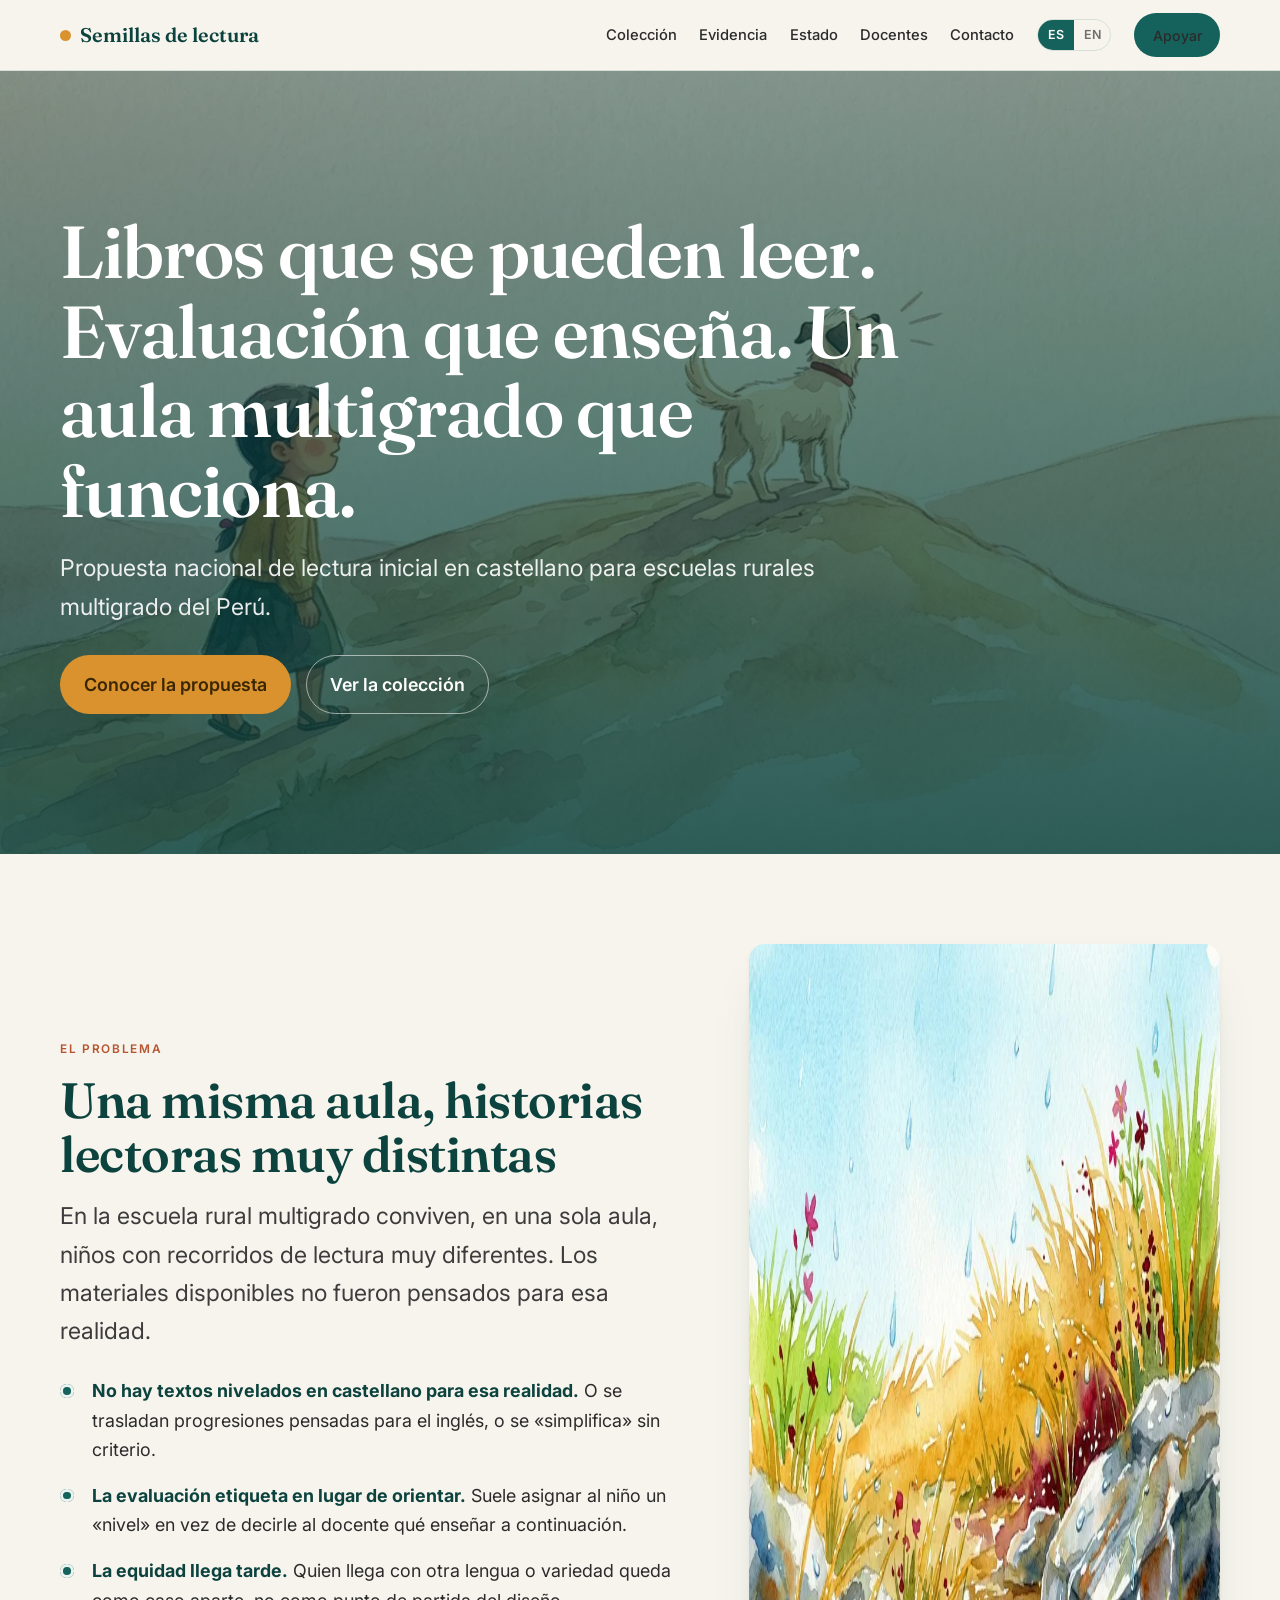
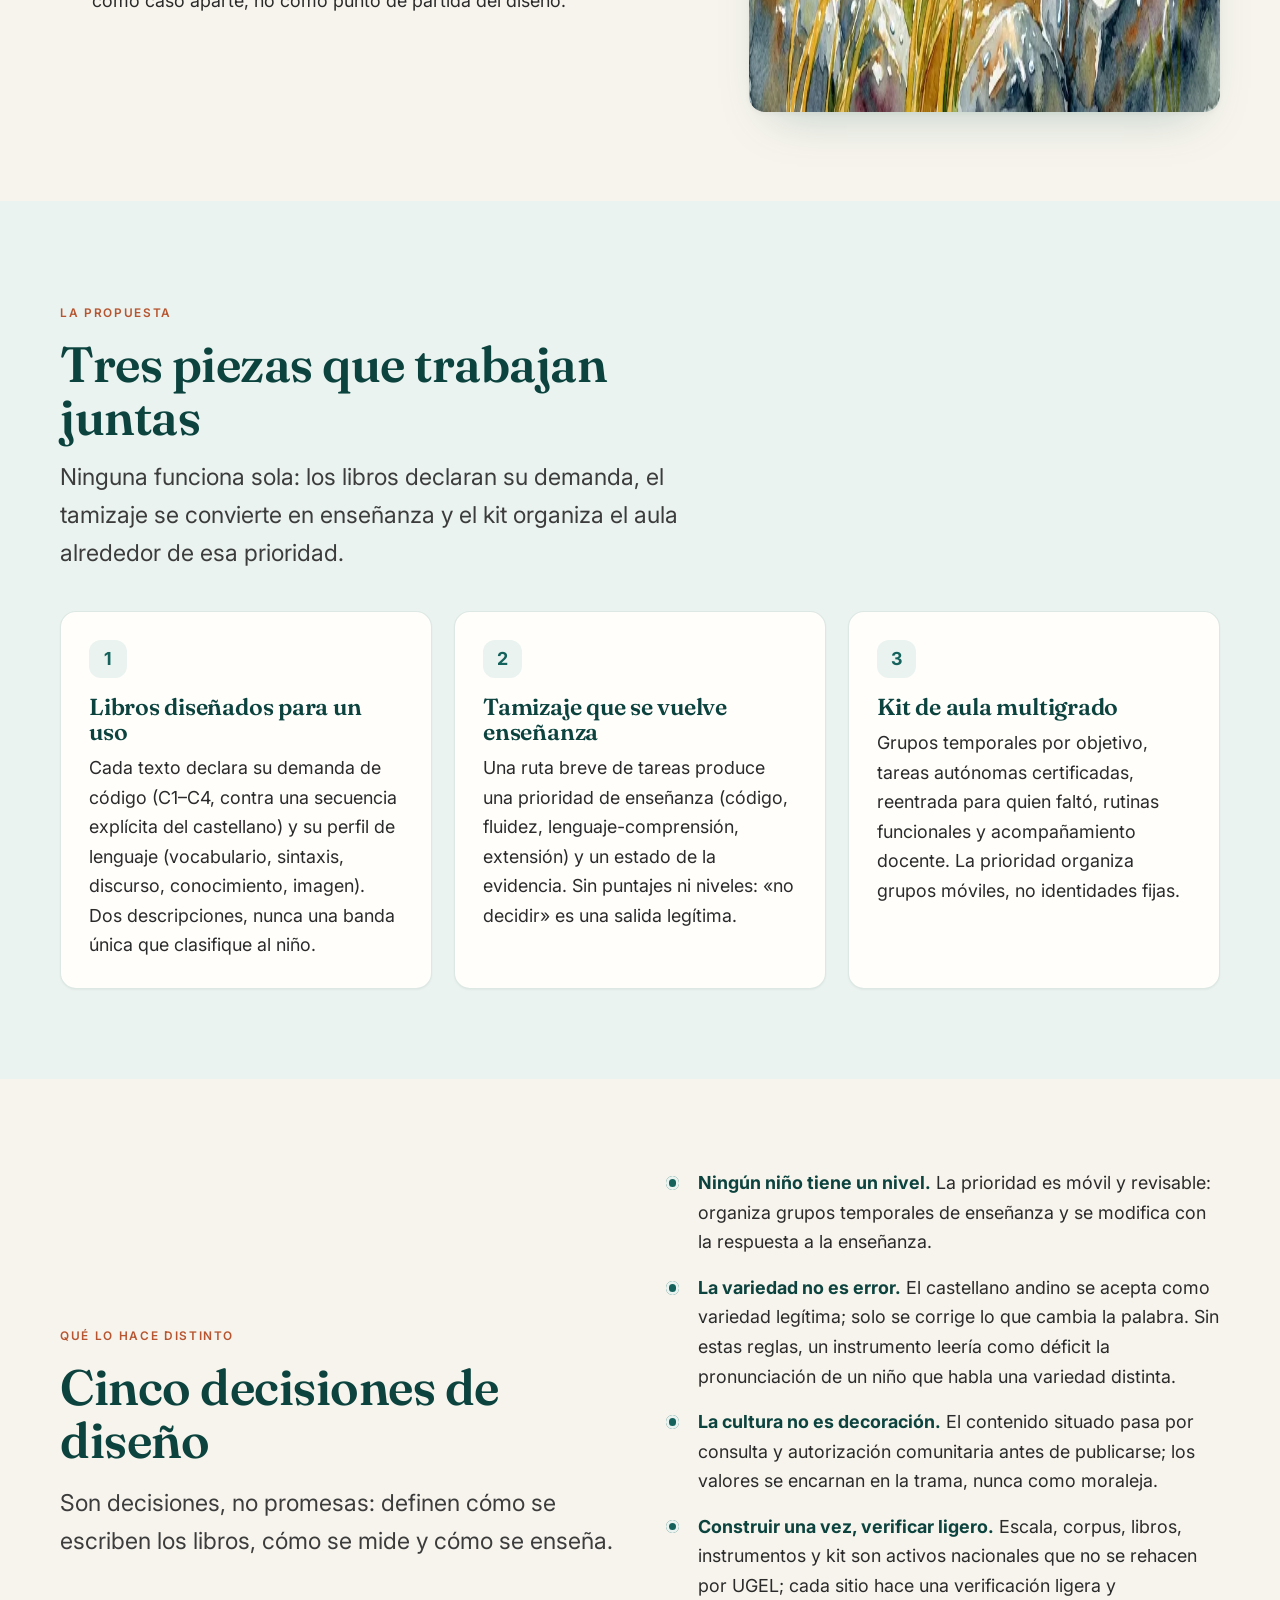
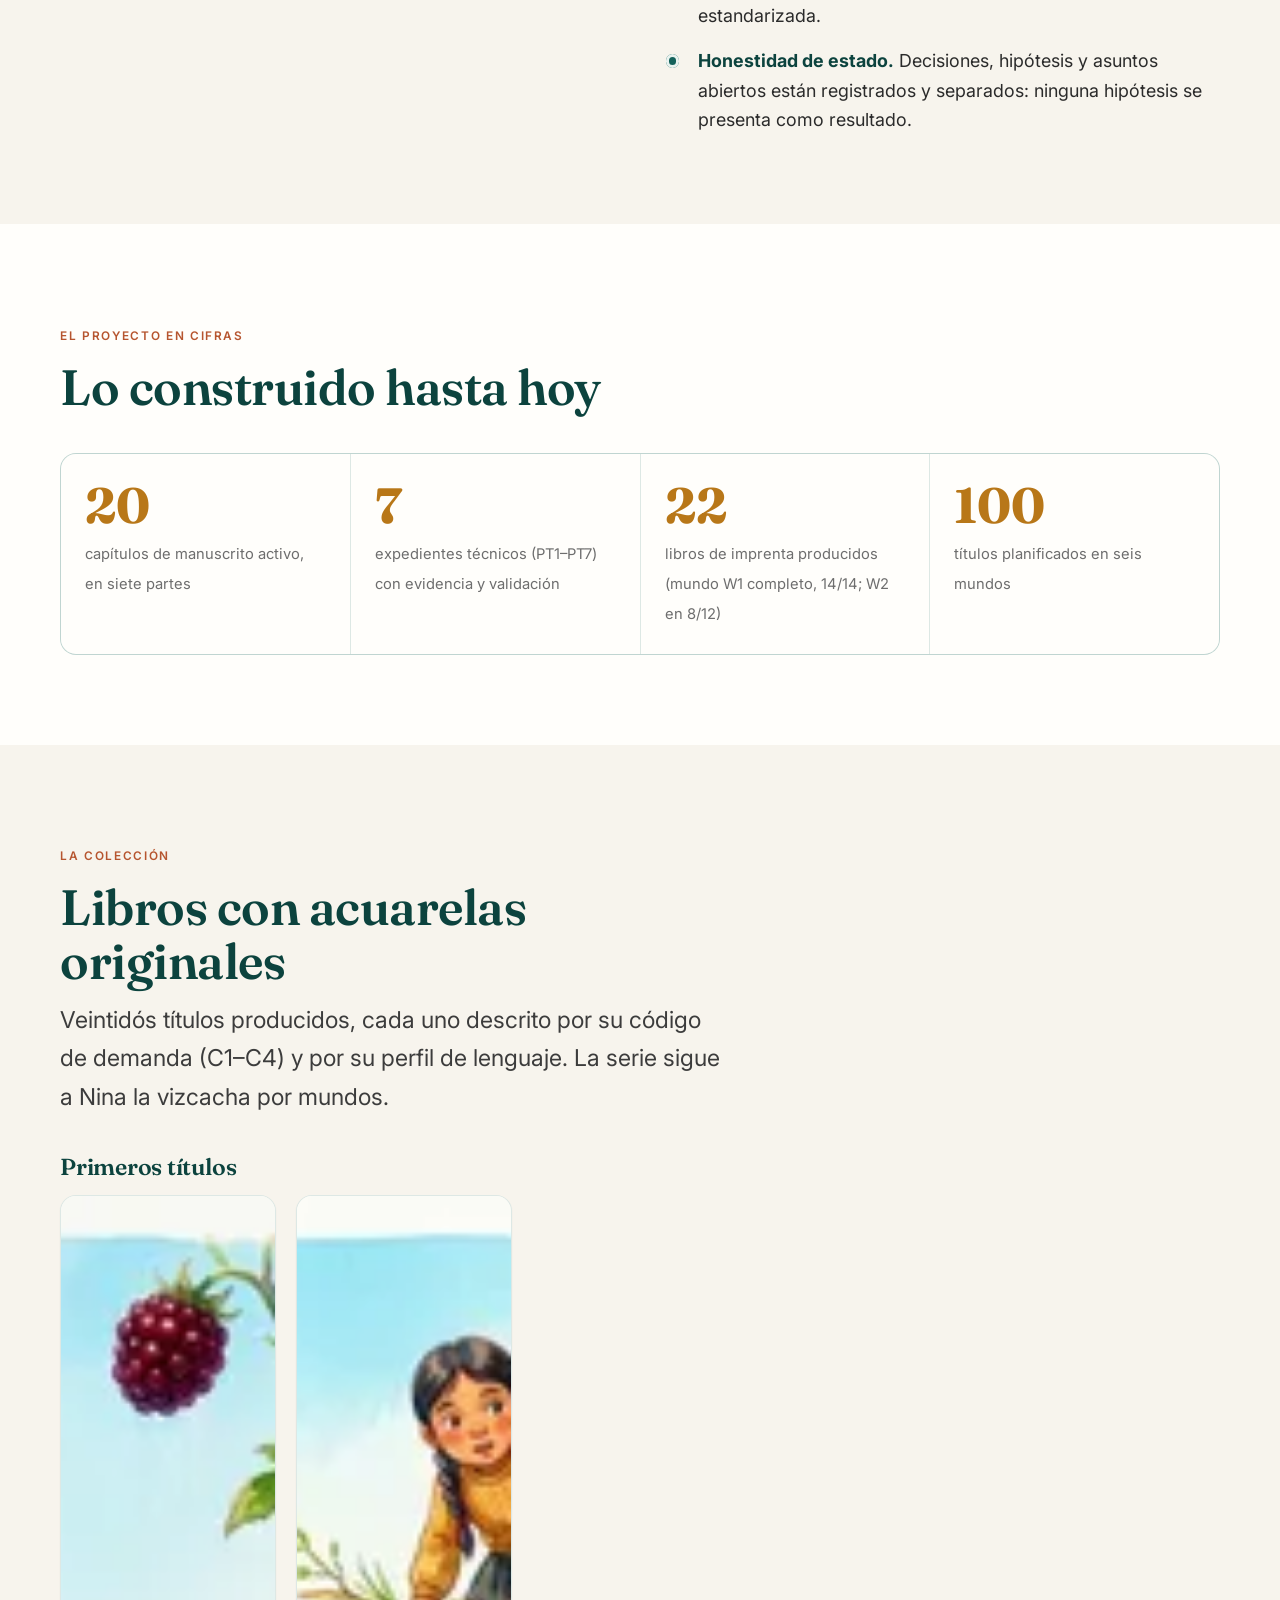
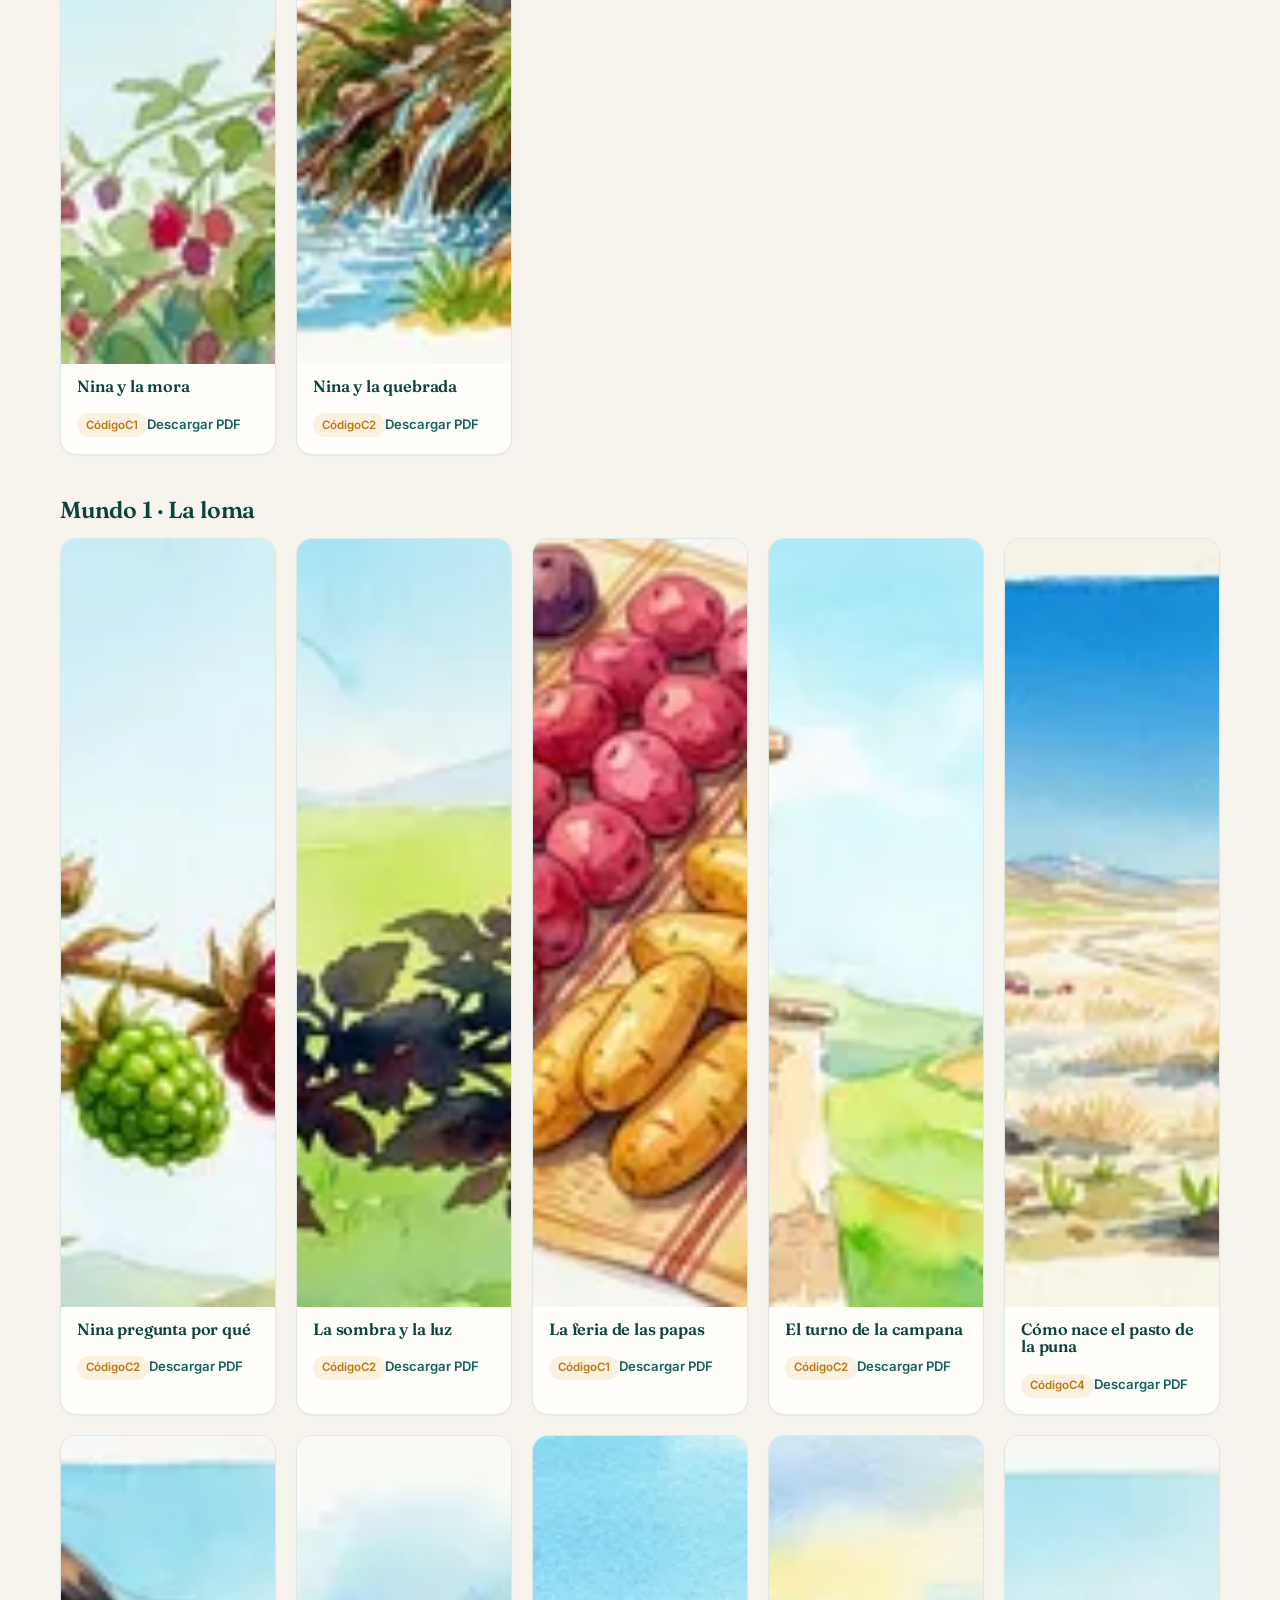
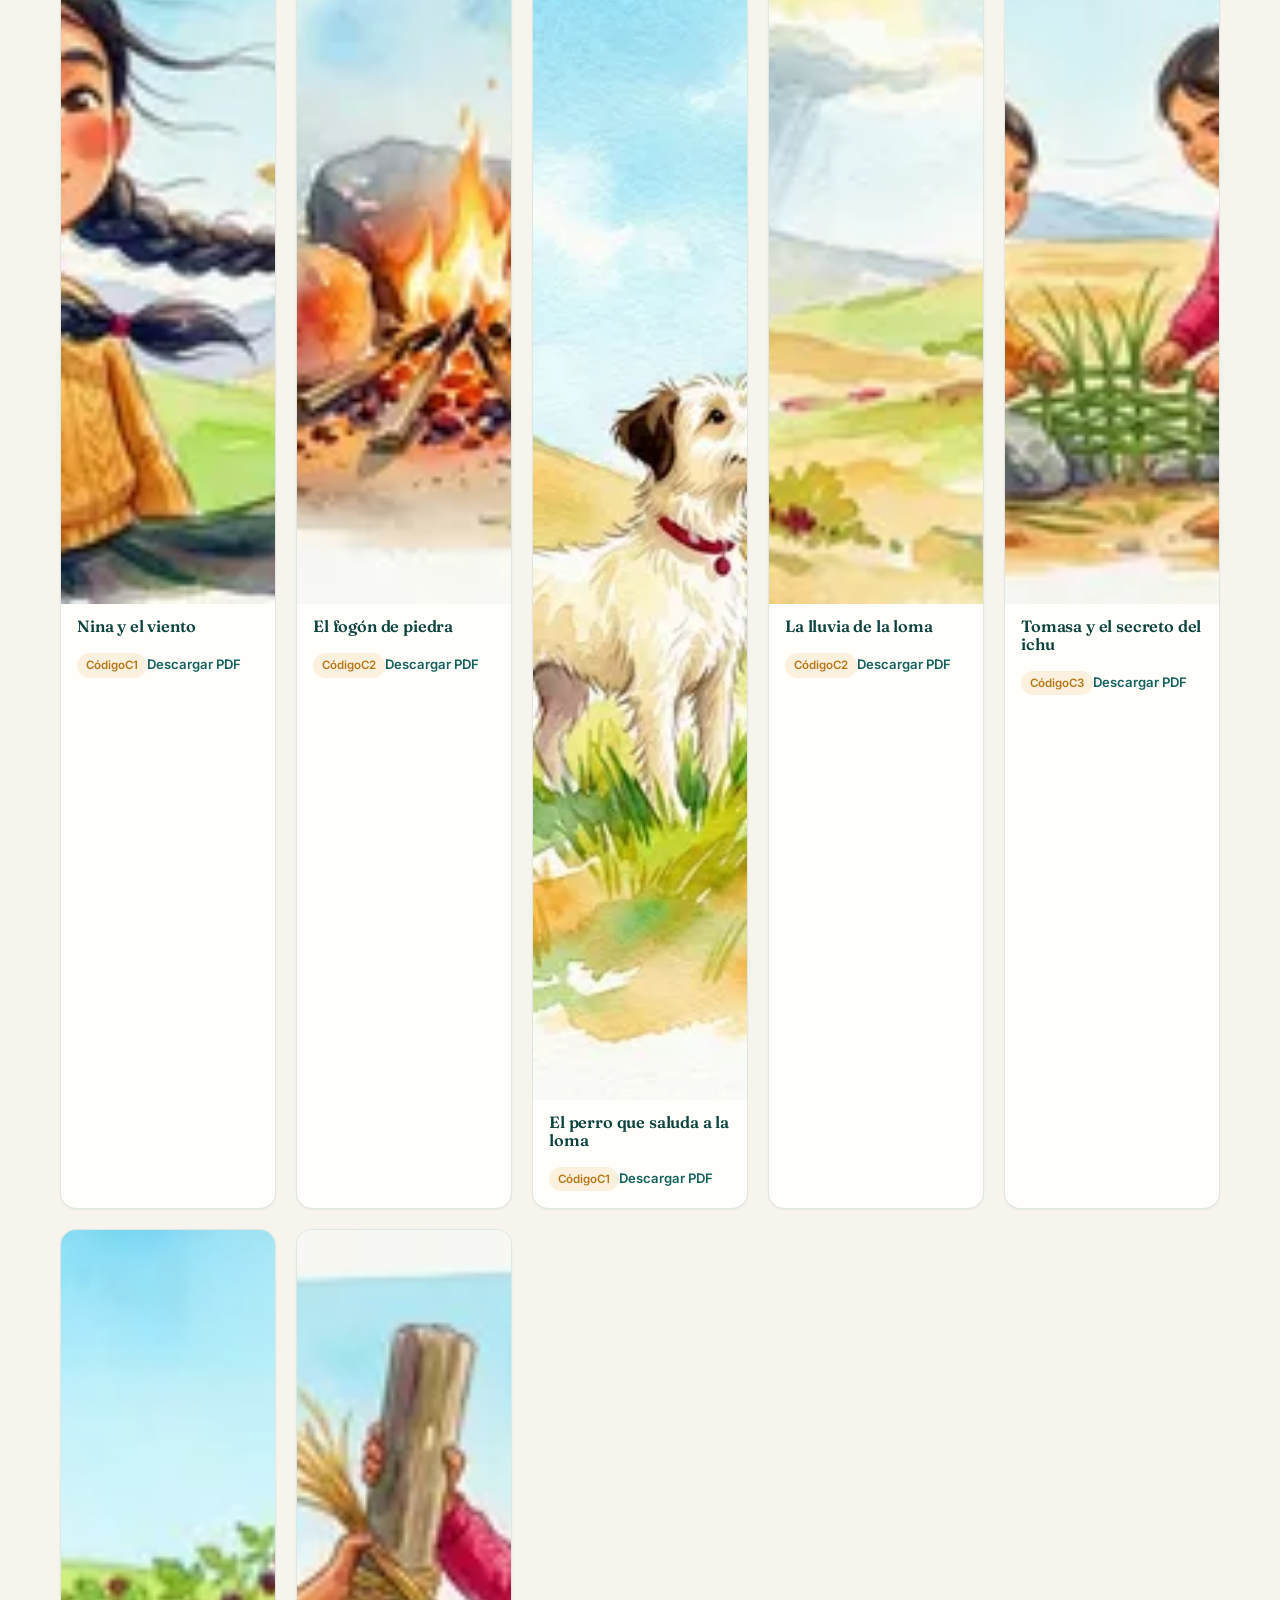
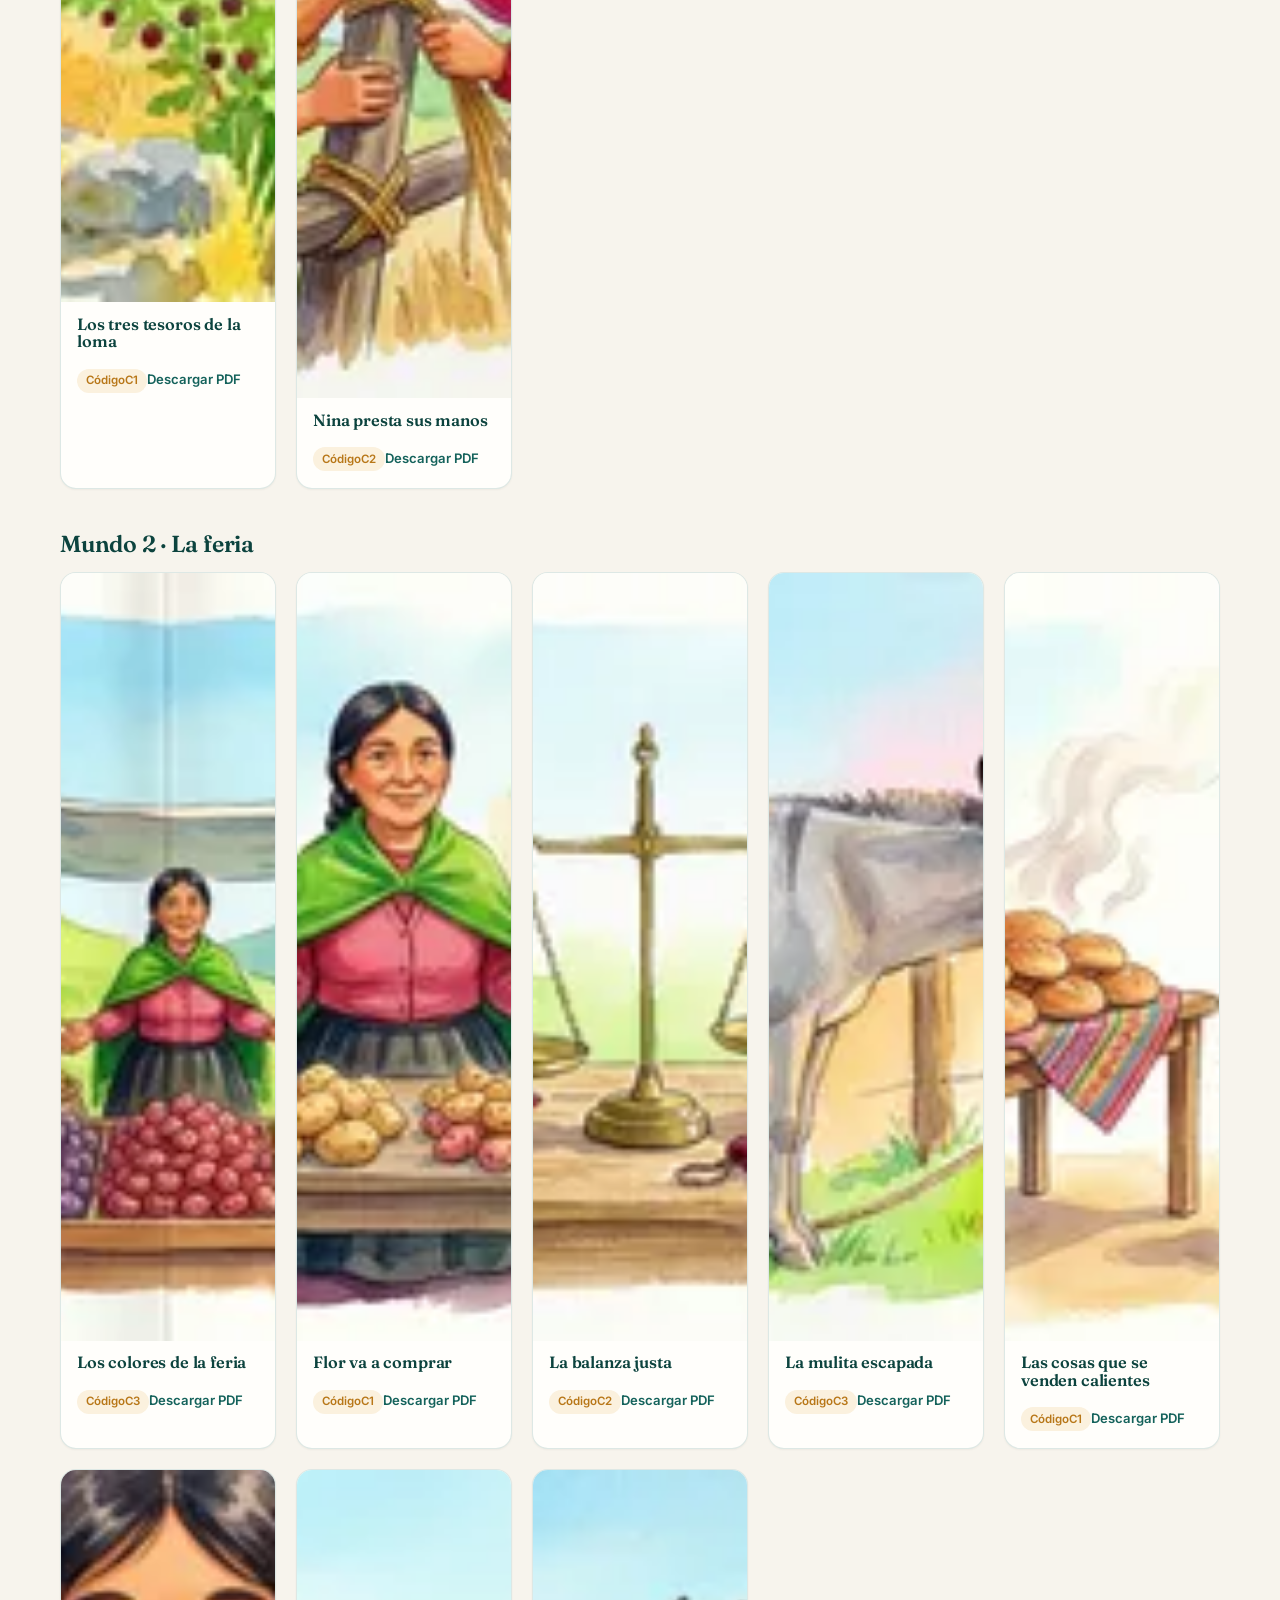
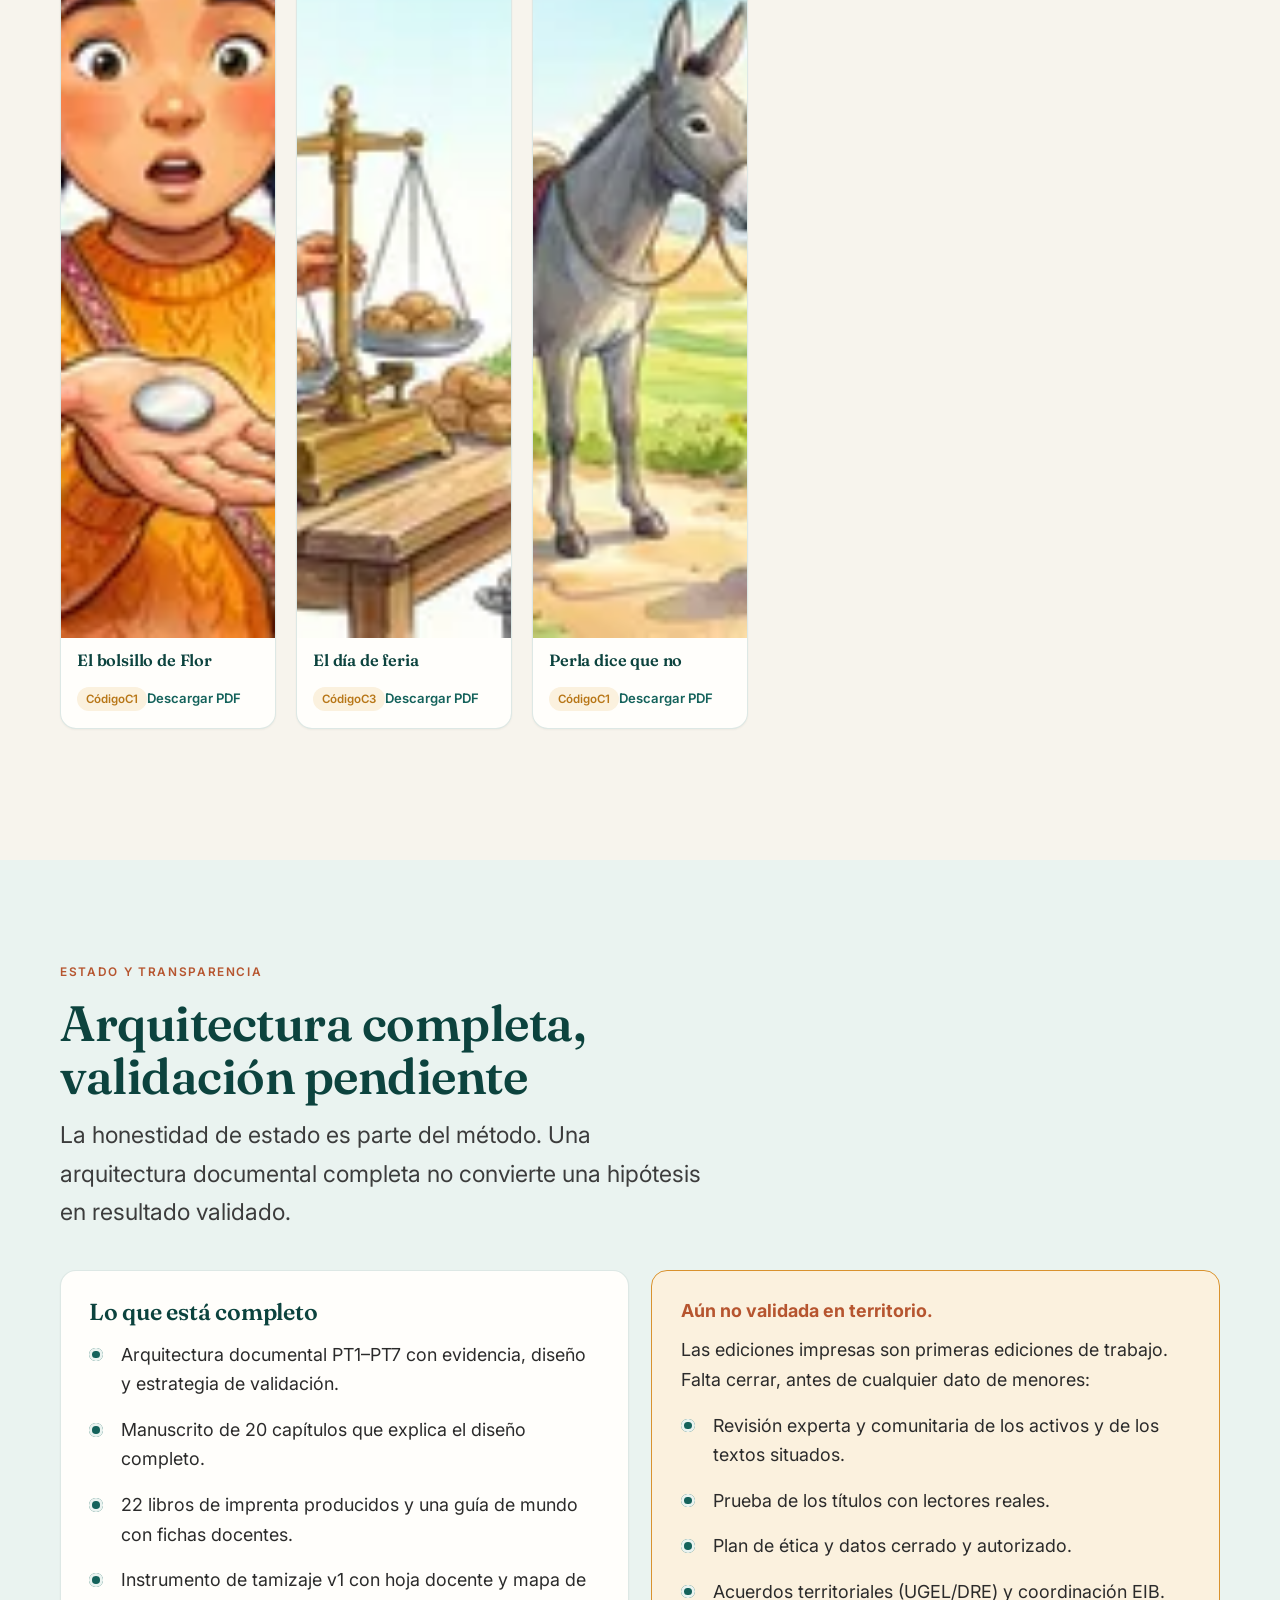
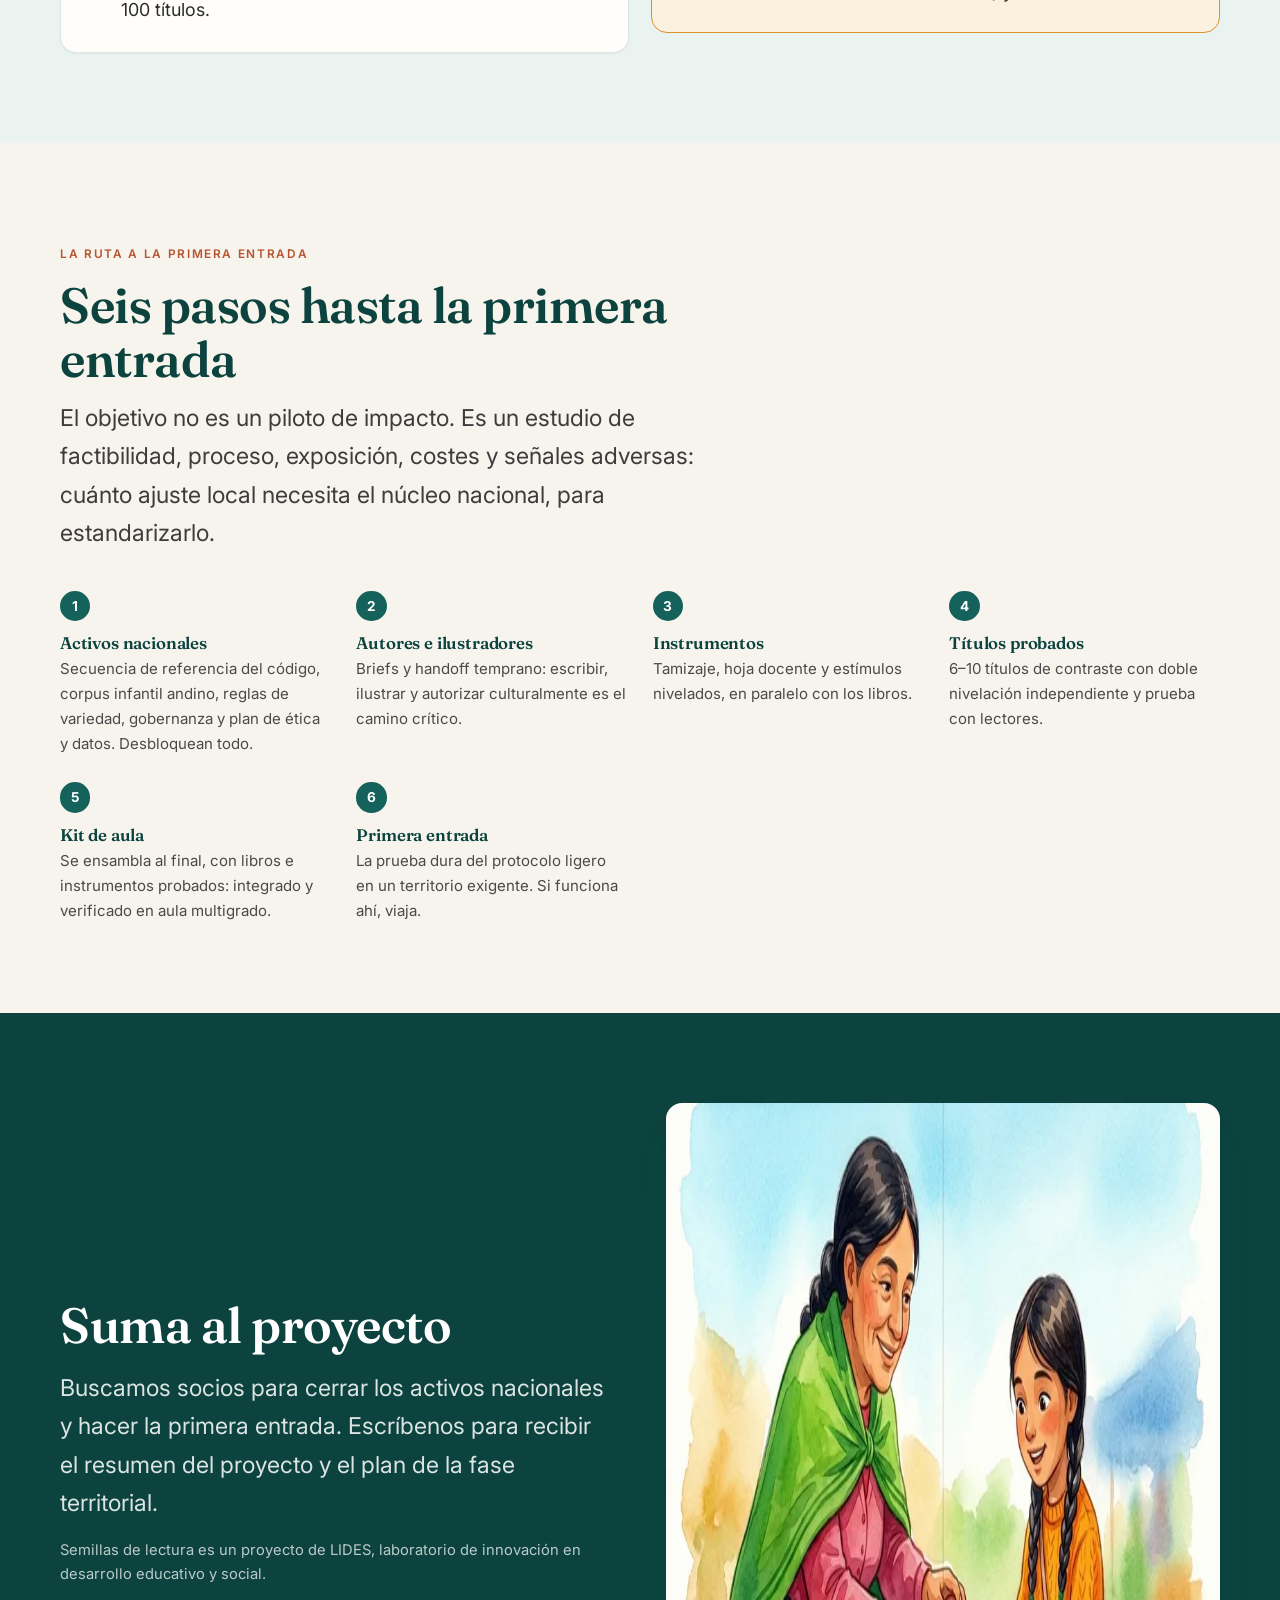
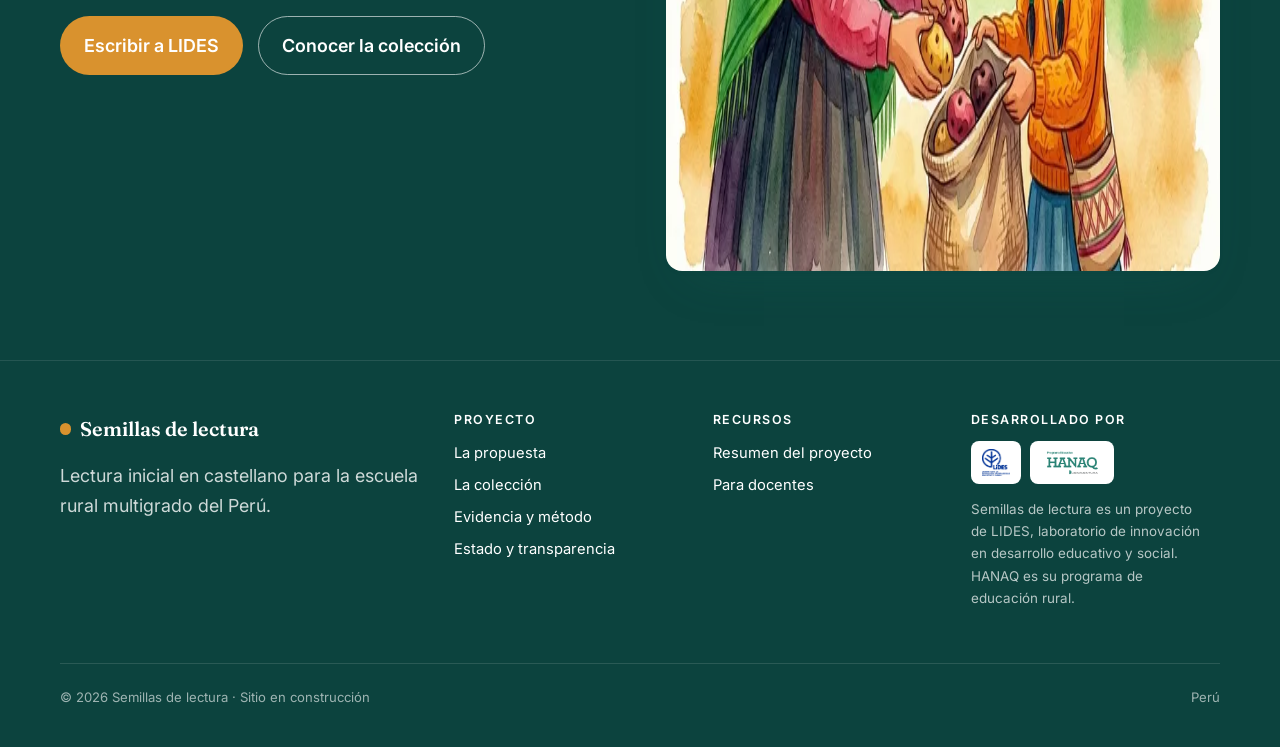
==== commit c8345c57: "Actualiza sitio 2026-10-01 19:17" ====
--- a/index.html
+++ b/index.html
@@ -19,7 +19,7 @@
 Son decisiones, no promesas: definen cómo se escriben los libros, cómo se mide y cómo se
           enseña.
 </p> </div> <ul class="checks" data-reveal> <li><strong>Ningún niño tiene un nivel.</strong> La prioridad es móvil y revisable: organiza grupos temporales de enseñanza y se modifica con la respuesta a la enseñanza.</li><li><strong>La variedad no es error.</strong> El castellano andino se acepta como variedad legítima; solo se corrige lo que cambia la palabra. Sin estas reglas, un instrumento leería como déficit la pronunciación de un niño que habla una variedad distinta.</li><li><strong>La cultura no es decoración.</strong> El contenido situado pasa por consulta y autorización comunitaria antes de publicarse; los valores se encarnan en la trama, nunca como moraleja.</li><li><strong>Construir una vez, verificar ligero.</strong> Escala, corpus, libros, instrumentos y kit son activos nacionales que no se rehacen por UGEL; cada sitio hace una verificación ligera y estandarizada.</li><li><strong>Honestidad de estado.</strong> Decisiones, hipótesis y asuntos abiertos están registrados y separados: ninguna hipótesis se presenta como resultado.</li> </ul> </div> </section> <section class="section section--papel2"> <div class="wrap"> <div class="section-head" data-reveal> <p class="eyebrow">El proyecto en cifras</p> <h2>Lo construido hasta hoy</h2> </div> <div class="stats" data-reveal> <div class="stat"> <b>20</b> <span>capítulos de manuscrito activo, en siete partes</span> </div><div class="stat"> <b>7</b> <span>expedientes técnicos (PT1–PT7) con evidencia y validación</span> </div><div class="stat"> <b>22</b> <span>libros de imprenta producidos (mundo W1 completo, 14/14; W2 en 8/12)</span> </div><div class="stat"> <b>100</b> <span>títulos planificados en seis mundos</span> </div> </div> </div> </section> <section class="section" id="coleccion"> <div class="wrap"> <div class="section-head" data-reveal> <p class="eyebrow">La colección</p> <h2>Libros con acuarelas originales</h2> <p class="lead">
-Dieciocho títulos producidos, cada uno descrito por su código de demanda (C1–C4) y por su
+Veintidós títulos producidos, cada uno descrito por su código de demanda (C1–C4) y por su
           perfil de lenguaje. La serie sigue a Nina la vizcacha por mundos.
 </p> </div> <div class="books-group" data-reveal data-astro-cid-faalltie><h3 data-astro-cid-faalltie>Primeros títulos</h3><div class="books" data-astro-cid-faalltie><article class="book" data-astro-cid-faalltie><img src="/_astro/t01-e2.sLxuj5t8_15q7Nx.webp" srcset="/_astro/t01-e2.sLxuj5t8_RbbiI.webp 300w, /_astro/t01-e2.sLxuj5t8_1Rnuko.webp 600w" alt="Portada de Nina y la mora" sizes="(max-width: 700px) 45vw, 220px" data-astro-cid-faalltie="true" loading="lazy" decoding="async" fetchpriority="auto" width="1408" height="768"><div class="book__meta" data-astro-cid-faalltie><h4 data-astro-cid-faalltie>Nina y la mora</h4><span class="badge" data-astro-cid-faalltie>CódigoC1</span><a class="book__dl" href="/descargas/libros/t01-nina-y-la-mora.pdf" download data-astro-cid-faalltie>Descargar PDF</a></div></article><article class="book" data-astro-cid-faalltie><img src="/_astro/t03-e3.Bn-raiil_ZwWPAC.webp" srcset="/_astro/t03-e3.Bn-raiil_DXd2w.webp 300w, /_astro/t03-e3.Bn-raiil_1Eaw4c.webp 600w" alt="Portada de Nina y la quebrada" sizes="(max-width: 700px) 45vw, 220px" data-astro-cid-faalltie="true" loading="lazy" decoding="async" fetchpriority="auto" width="1408" height="768"><div class="book__meta" data-astro-cid-faalltie><h4 data-astro-cid-faalltie>Nina y la quebrada</h4><span class="badge" data-astro-cid-faalltie>CódigoC2</span><a class="book__dl" href="/descargas/libros/t03-nina-y-la-quebrada.pdf" download data-astro-cid-faalltie>Descargar PDF</a></div></article></div></div><div class="books-group" data-reveal data-astro-cid-faalltie><h3 data-astro-cid-faalltie>Mundo 1 · La loma</h3><div class="books" data-astro-cid-faalltie><article class="book" data-astro-cid-faalltie><img src="/_astro/w103-e2.fLUdlv_I_Z1RNAmy.webp" srcset="/_astro/w103-e2.fLUdlv_I_1c2yXV.webp 300w, /_astro/w103-e2.fLUdlv_I_Z1fdb8v.webp 600w" alt="Portada de Nina pregunta por qué" sizes="(max-width: 700px) 45vw, 220px" data-astro-cid-faalltie="true" loading="lazy" decoding="async" fetchpriority="auto" width="1408" height="768"><div class="book__meta" data-astro-cid-faalltie><h4 data-astro-cid-faalltie>Nina pregunta por qué</h4><span class="badge" data-astro-cid-faalltie>CódigoC2</span><a class="book__dl" href="/descargas/libros/w103-nina-pregunta-por-que.pdf" download data-astro-cid-faalltie>Descargar PDF</a></div></article><article class="book" data-astro-cid-faalltie><img src="/_astro/w104-e3.R_a1YE_q_Z2hXkfQ.webp" srcset="/_astro/w104-e3.R_a1YE_q_2agpoy.webp 300w, /_astro/w104-e3.R_a1YE_q_ZgYkHS.webp 600w" alt="Portada de La sombra y la luz" sizes="(max-width: 700px) 45vw, 220px" data-astro-cid-faalltie="true" loading="lazy" decoding="async" fetchpriority="auto" width="1408" height="768"><div class="book__meta" data-astro-cid-faalltie><h4 data-astro-cid-faalltie>La sombra y la luz</h4><span class="badge" data-astro-cid-faalltie>CódigoC2</span><a class="book__dl" href="/descargas/libros/w104-la-sombra-y-la-luz.pdf" download data-astro-cid-faalltie>Descargar PDF</a></div></article><article class="book" data-astro-cid-faalltie><img src="/_astro/w105-e2.Df4O6lzq_1nePKT.webp" srcset="/_astro/w105-e2.Df4O6lzq_Z2iFlyg.webp 300w, /_astro/w105-e2.Df4O6lzq_kg28e.webp 600w" alt="Portada de La feria de las papas" sizes="(max-width: 700px) 45vw, 220px" data-astro-cid-faalltie="true" loading="lazy" decoding="async" fetchpriority="auto" width="1408" height="768"><div class="book__meta" data-astro-cid-faalltie><h4 data-astro-cid-faalltie>La feria de las papas</h4><span class="badge" data-astro-cid-faalltie>CódigoC1</span><a class="book__dl" href="/descargas/libros/w105-la-feria-de-las-papas.pdf" download data-astro-cid-faalltie>Descargar PDF</a></div></article><article class="book" data-astro-cid-faalltie><img src="/_astro/w106-e1.AVZybhZU_ZyYQnu.webp" srcset="/_astro/w106-e1.AVZybhZU_Z22vcxj.webp 300w, /_astro/w106-e1.AVZybhZU_Aqb9b.webp 600w" alt="Portada de El turno de la campana" sizes="(max-width: 700px) 45vw, 220px" data-astro-cid-faalltie="true" loading="lazy" decoding="async" fetchpriority="auto" width="1408" height="768"><div class="book__meta" data-astro-cid-faalltie><h4 data-astro-cid-faalltie>El turno de la campana</h4><span class="badge" data-astro-cid-faalltie>CódigoC2</span><a class="book__dl" href="/descargas/libros/w106-el-turno-de-la-campana.pdf" download data-astro-cid-faalltie>Descargar PDF</a></div></article><article class="book" data-astro-cid-faalltie><img src="/_astro/w107-e1.T4I17C34_ZMU4wg.webp" srcset="/_astro/w107-e1.T4I17C34_ZXainv.webp 300w, /_astro/w107-e1.T4I17C34_Z2mpus.webp 600w" alt="Portada de Cómo nace el pasto de la puna" sizes="(max-width: 700px) 45vw, 220px" data-astro-cid-faalltie="true" loading="lazy" decoding="async" fetchpriority="auto" width="1376" height="768"><div class="book__meta" data-astro-cid-faalltie><h4 data-astro-cid-faalltie>Cómo nace el pasto de la puna</h4><span class="badge" data-astro-cid-faalltie>CódigoC4</span><a class="book__dl" href="/descargas/libros/w107-como-nace-el-pasto.pdf" download data-astro-cid-faalltie>Descargar PDF</a></div></article><article class="book" data-astro-cid-faalltie><img src="/_astro/w108-e1.BvR2Yei-_Z1K8J2W.webp" srcset="/_astro/w108-e1.BvR2Yei-_Z1zNYDC.webp 300w, /_astro/w108-e1.BvR2Yei-_137o2R.webp 600w" alt="Portada de Nina y el viento" sizes="(max-width: 700px) 45vw, 220px" data-astro-cid-faalltie="true" loading="lazy" decoding="async" fetchpriority="auto" width="1408" height="768"><div class="book__meta" data-astro-cid-faalltie><h4 data-astro-cid-faalltie>Nina y el viento</h4><span class="badge" data-astro-cid-faalltie>CódigoC1</span><a class="book__dl" href="/descargas/libros/w108-nina-y-el-viento.pdf" download data-astro-cid-faalltie>Descargar PDF</a></div></article><article class="book" data-astro-cid-faalltie><img src="/_astro/w109-e2.fu4FG2HN_1CjPej.webp" srcset="/_astro/w109-e2.fu4FG2HN_Z6bGh.webp 300w, /_astro/w109-e2.fu4FG2HN_Z2rlVNI.webp 600w" alt="Portada de El fogón de piedra" sizes="(max-width: 700px) 45vw, 220px" data-astro-cid-faalltie="true" loading="lazy" decoding="async" fetchpriority="auto" width="1408" height="768"><div class="book__meta" data-astro-cid-faalltie><h4 data-astro-cid-faalltie>El fogón de piedra</h4><span class="badge" data-astro-cid-faalltie>CódigoC2</span><a class="book__dl" href="/descargas/libros/w109-el-fogon-de-piedra.pdf" download data-astro-cid-faalltie>Descargar PDF</a></div></article><article class="book" data-astro-cid-faalltie><img src="/_astro/w110-e1.D6E14DRG_hHww2.webp" srcset="/_astro/w110-e1.D6E14DRG_Z1yFc9W.webp 300w, /_astro/w110-e1.D6E14DRG_1hmWuc.webp 600w" alt="Portada de El perro que saluda a la loma" sizes="(max-width: 700px) 45vw, 220px" data-astro-cid-faalltie="true" loading="lazy" decoding="async" fetchpriority="auto" width="848" height="1264"><div class="book__meta" data-astro-cid-faalltie><h4 data-astro-cid-faalltie>El perro que saluda a la loma</h4><span class="badge" data-astro-cid-faalltie>CódigoC1</span><a class="book__dl" href="/descargas/libros/w110-el-perro-que-saluda.pdf" download data-astro-cid-faalltie>Descargar PDF</a></div></article><article class="book" data-astro-cid-faalltie><img src="/_astro/w111-e1.CtER88pp_1R3Mps.webp" srcset="/_astro/w111-e1.CtER88pp_U9Hvu.webp 300w, /_astro/w111-e1.CtER88pp_1PWAox.webp 600w" alt="Portada de La lluvia de la loma" sizes="(max-width: 700px) 45vw, 220px" data-astro-cid-faalltie="true" loading="lazy" decoding="async" fetchpriority="auto" width="1376" height="768"><div class="book__meta" data-astro-cid-faalltie><h4 data-astro-cid-faalltie>La lluvia de la loma</h4><span class="badge" data-astro-cid-faalltie>CódigoC2</span><a class="book__dl" href="/descargas/libros/w111-la-lluvia-de-la-loma.pdf" download data-astro-cid-faalltie>Descargar PDF</a></div></article><article class="book" data-astro-cid-faalltie><img src="/_astro/w112-e3.Cd_GBD3k_Z1LXmR.webp" srcset="/_astro/w112-e3.Cd_GBD3k_2eIkcw.webp 300w, /_astro/w112-e3.Cd_GBD3k_ZcwpTU.webp 600w" alt="Portada de Tomasa y el secreto del ichu" sizes="(max-width: 700px) 45vw, 220px" data-astro-cid-faalltie="true" loading="lazy" decoding="async" fetchpriority="auto" width="1408" height="768"><div class="book__meta" data-astro-cid-faalltie><h4 data-astro-cid-faalltie>Tomasa y el secreto del ichu</h4><span class="badge" data-astro-cid-faalltie>CódigoC3</span><a class="book__dl" href="/descargas/libros/w112-tomasa-y-el-ichu.pdf" download data-astro-cid-faalltie>Descargar PDF</a></div></article><article class="book" data-astro-cid-faalltie><img src="/_astro/w113-e1.BZIQTtIN_2awHPX.webp" srcset="/_astro/w113-e1.BZIQTtIN_1RCTyQ.webp 300w, /_astro/w113-e1.BZIQTtIN_uqyEO.webp 600w" alt="Portada de Los tres tesoros de la loma" sizes="(max-width: 700px) 45vw, 220px" data-astro-cid-faalltie="true" loading="lazy" decoding="async" fetchpriority="auto" width="1584" height="672"><div class="book__meta" data-astro-cid-faalltie><h4 data-astro-cid-faalltie>Los tres tesoros de la loma</h4><span class="badge" data-astro-cid-faalltie>CódigoC1</span><a class="book__dl" href="/descargas/libros/w113-los-tesoros-de-la-loma.pdf" download data-astro-cid-faalltie>Descargar PDF</a></div></article><article class="book" data-astro-cid-faalltie><img src="/_astro/w114-e3.BW_A-zri_DUTky.webp" srcset="/_astro/w114-e3.BW_A-zri_Z1F4XEt.webp 300w, /_astro/w114-e3.BW_A-zri_WQp21.webp 600w" alt="Portada de Nina presta sus manos" sizes="(max-width: 700px) 45vw, 220px" data-astro-cid-faalltie="true" loading="lazy" decoding="async" fetchpriority="auto" width="1408" height="768"><div class="book__meta" data-astro-cid-faalltie><h4 data-astro-cid-faalltie>Nina presta sus manos</h4><span class="badge" data-astro-cid-faalltie>CódigoC2</span><a class="book__dl" href="/descargas/libros/w114-nina-presta-sus-manos.pdf" download data-astro-cid-faalltie>Descargar PDF</a></div></article></div></div><div class="books-group" data-reveal data-astro-cid-faalltie><h3 data-astro-cid-faalltie>Mundo 2 · La feria</h3><div class="books" data-astro-cid-faalltie><article class="book" data-astro-cid-faalltie><img src="/_astro/w201-e1.QCZhQMul_1CtIqF.webp" srcset="/_astro/w201-e1.QCZhQMul_ZY8dBL.webp 300w, /_astro/w201-e1.QCZhQMul_1DNa4I.webp 600w" alt="Portada de Los colores de la feria" sizes="(max-width: 700px) 45vw, 220px" data-astro-cid-faalltie="true" loading="lazy" decoding="async" fetchpriority="auto" width="1408" height="768"><div class="book__meta" data-astro-cid-faalltie><h4 data-astro-cid-faalltie>Los colores de la feria</h4><span class="badge" data-astro-cid-faalltie>CódigoC3</span><a class="book__dl" href="/descargas/libros/w201-los-colores-de-la-feria.pdf" download data-astro-cid-faalltie>Descargar PDF</a></div></article><article class="book" data-astro-cid-faalltie><img src="/_astro/w202-e2.CMrBh3ew_2bG06i.webp" srcset="/_astro/w202-e2.CMrBh3ew_Z2r5rrl.webp 300w, /_astro/w202-e2.CMrBh3ew_bPVf9.webp 600w" alt="Portada de Flor va a comprar" sizes="(max-width: 700px) 45vw, 220px" data-astro-cid-faalltie="true" loading="lazy" decoding="async" fetchpriority="auto" width="1408" height="768"><div class="book__meta" data-astro-cid-faalltie><h4 data-astro-cid-faalltie>Flor va a comprar</h4><span class="badge" data-astro-cid-faalltie>CódigoC1</span><a class="book__dl" href="/descargas/libros/w202-flor-va-a-comprar.pdf" download data-astro-cid-faalltie>Descargar PDF</a></div></article><article class="book" data-astro-cid-faalltie><img src="/_astro/w203-e1.7yzkDyVJ_1PXMFQ.webp" srcset="/_astro/w203-e1.7yzkDyVJ_Yn1J1.webp 300w, /_astro/w203-e1.7yzkDyVJ_Z1rRInq.webp 600w" alt="Portada de La balanza justa" sizes="(max-width: 700px) 45vw, 220px" data-astro-cid-faalltie="true" loading="lazy" decoding="async" fetchpriority="auto" width="1408" height="768"><div class="book__meta" data-astro-cid-faalltie><h4 data-astro-cid-faalltie>La balanza justa</h4><span class="badge" data-astro-cid-faalltie>CódigoC2</span><a class="book__dl" href="/descargas/libros/w203-la-balanza-justa.pdf" download data-astro-cid-faalltie>Descargar PDF</a></div></article><article class="book" data-astro-cid-faalltie><img src="/_astro/w204-e1.b86aSP2d_2ibm15.webp" srcset="/_astro/w204-e1.b86aSP2d_venCR.webp 300w, /_astro/w204-e1.b86aSP2d_Z1V1mtz.webp 600w" alt="Portada de La mulita escapada" sizes="(max-width: 700px) 45vw, 220px" data-astro-cid-faalltie="true" loading="lazy" decoding="async" fetchpriority="auto" width="1408" height="768"><div class="book__meta" data-astro-cid-faalltie><h4 data-astro-cid-faalltie>La mulita escapada</h4><span class="badge" data-astro-cid-faalltie>CódigoC3</span><a class="book__dl" href="/descargas/libros/w204-la-mulita-escapada.pdf" download data-astro-cid-faalltie>Descargar PDF</a></div></article><article class="book" data-astro-cid-faalltie><img src="/_astro/w205-e1.Km6_EWou_23s5Tm.webp" srcset="/_astro/w205-e1.Km6_EWou_1tMKsD.webp 300w, /_astro/w205-e1.Km6_EWou_ZWrYDN.webp 600w" alt="Portada de Las cosas que se venden calientes" sizes="(max-width: 700px) 45vw, 220px" data-astro-cid-faalltie="true" loading="lazy" decoding="async" fetchpriority="auto" width="1408" height="768"><div class="book__meta" data-astro-cid-faalltie><h4 data-astro-cid-faalltie>Las cosas que se venden calientes</h4><span class="badge" data-astro-cid-faalltie>CódigoC1</span><a class="book__dl" href="/descargas/libros/w205-las-cosas-calientes.pdf" download data-astro-cid-faalltie>Descargar PDF</a></div></article><article class="book" data-astro-cid-faalltie><img src="/_astro/w206-e2.CMnE1egJ_jD8Aw.webp" srcset="/_astro/w206-e2.CMnE1egJ_16mJYe.webp 300w, /_astro/w206-e2.CMnE1egJ_Z1kS08d.webp 600w" alt="Portada de El bolsillo de Flor" sizes="(max-width: 700px) 45vw, 220px" data-astro-cid-faalltie="true" loading="lazy" decoding="async" fetchpriority="auto" width="1408" height="768"><div class="book__meta" data-astro-cid-faalltie><h4 data-astro-cid-faalltie>El bolsillo de Flor</h4><span class="badge" data-astro-cid-faalltie>CódigoC1</span><a class="book__dl" href="/descargas/libros/w206-el-bolsillo-de-flor.pdf" download data-astro-cid-faalltie>Descargar PDF</a></div></article><article class="book" data-astro-cid-faalltie><img src="/_astro/w207-e2.BSe4oR2a_ZPOp1u.webp" srcset="/_astro/w207-e2.BSe4oR2a_1o4TiV.webp 300w, /_astro/w207-e2.BSe4oR2a_Z13aPNv.webp 600w" alt="Portada de El día de feria" sizes="(max-width: 700px) 45vw, 220px" data-astro-cid-faalltie="true" loading="lazy" decoding="async" fetchpriority="auto" width="1408" height="768"><div class="book__meta" data-astro-cid-faalltie><h4 data-astro-cid-faalltie>El día de feria</h4><span class="badge" data-astro-cid-faalltie>CódigoC3</span><a class="book__dl" href="/descargas/libros/w207-el-dia-de-feria.pdf" download data-astro-cid-faalltie>Descargar PDF</a></div></article><article class="book" data-astro-cid-faalltie><img src="/_astro/w208-e1.C6i0ZL9q_Z1yROrA.webp" srcset="/_astro/w208-e1.C6i0ZL9q_HCDzg.webp 300w, /_astro/w208-e1.C6i0ZL9q_Z1IC6xb.webp 600w" alt="Portada de Perla dice que no" sizes="(max-width: 700px) 45vw, 220px" data-astro-cid-faalltie="true" loading="lazy" decoding="async" fetchpriority="auto" width="1408" height="768"><div class="book__meta" data-astro-cid-faalltie><h4 data-astro-cid-faalltie>Perla dice que no</h4><span class="badge" data-astro-cid-faalltie>CódigoC1</span><a class="book__dl" href="/descargas/libros/w208-perla-dice-que-no.pdf" download data-astro-cid-faalltie>Descargar PDF</a></div></article></div></div> </div> </section> <section class="section section--tint" id="estado"> <div class="wrap"> <div class="section-head" data-reveal> <p class="eyebrow">Estado y transparencia</p> <h2>Arquitectura completa, validación pendiente</h2> <p class="lead">
 La honestidad de estado es parte del método. Una arquitectura documental completa no
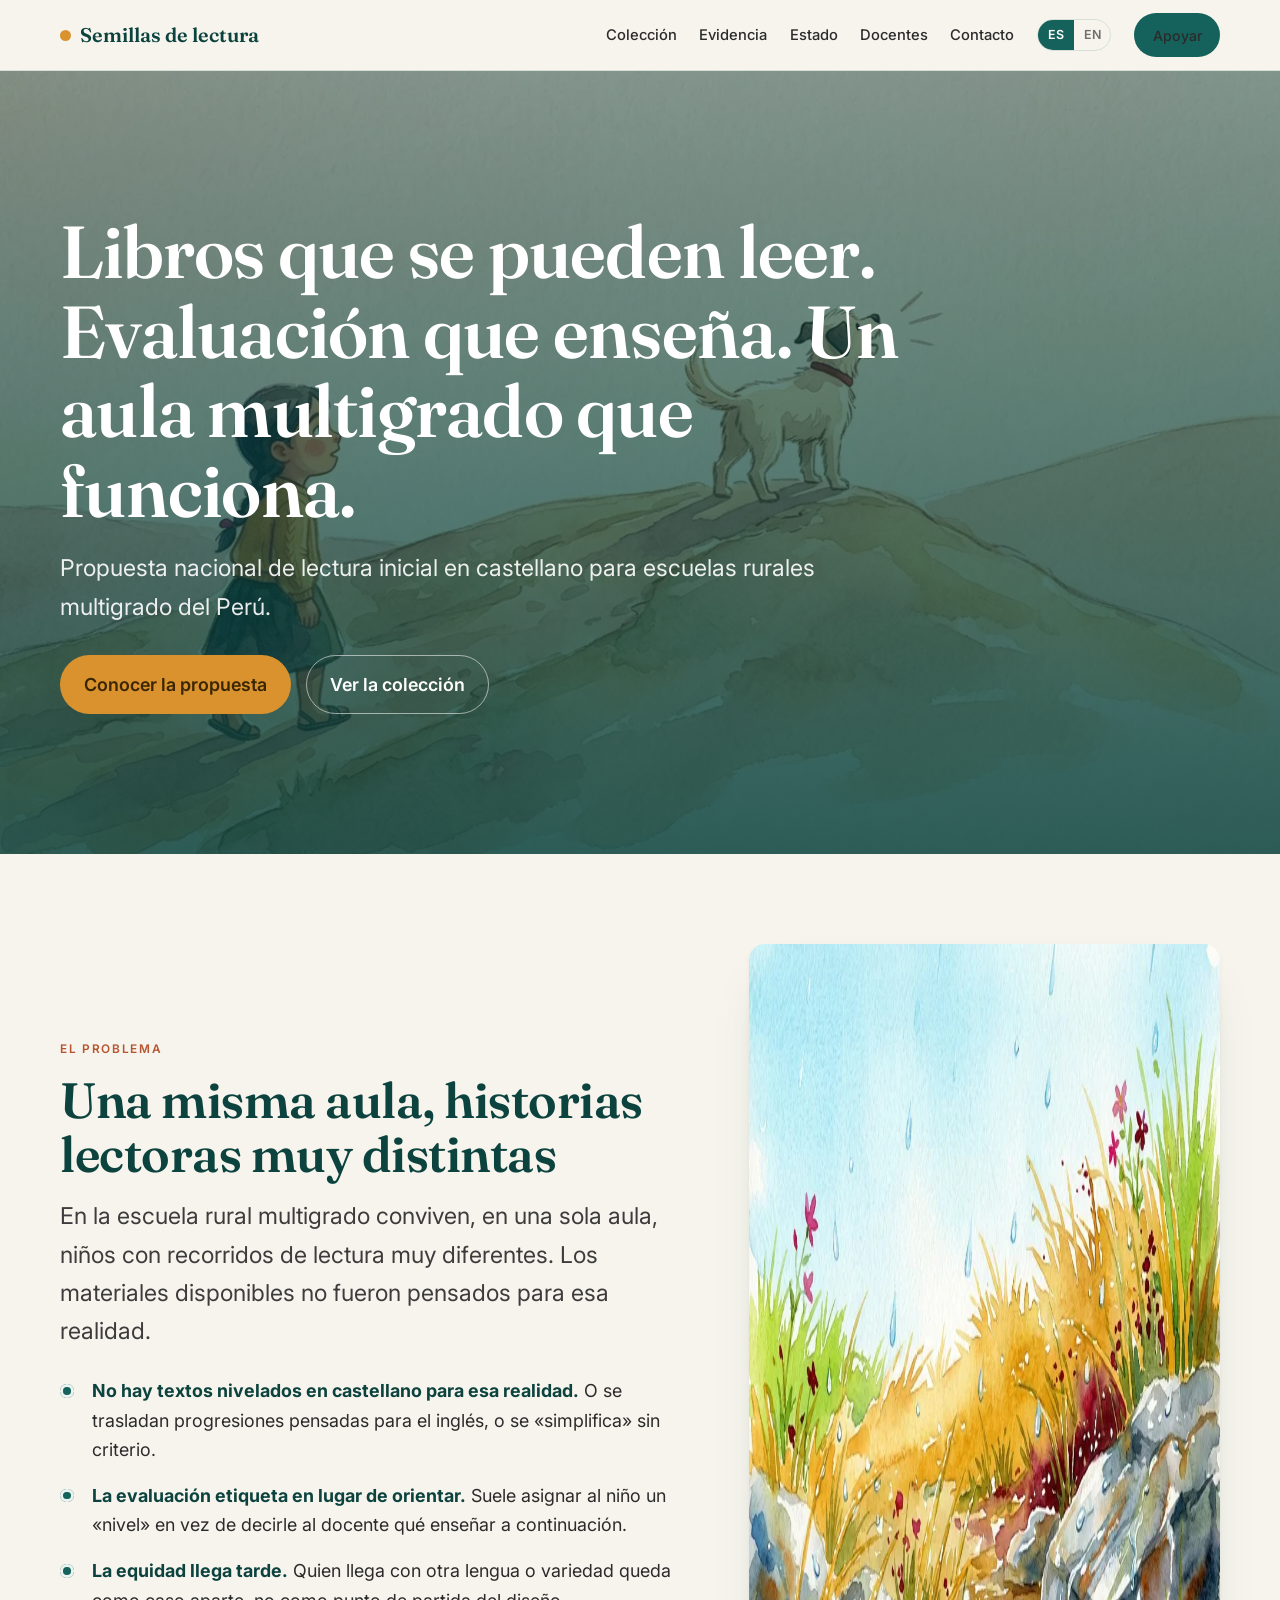
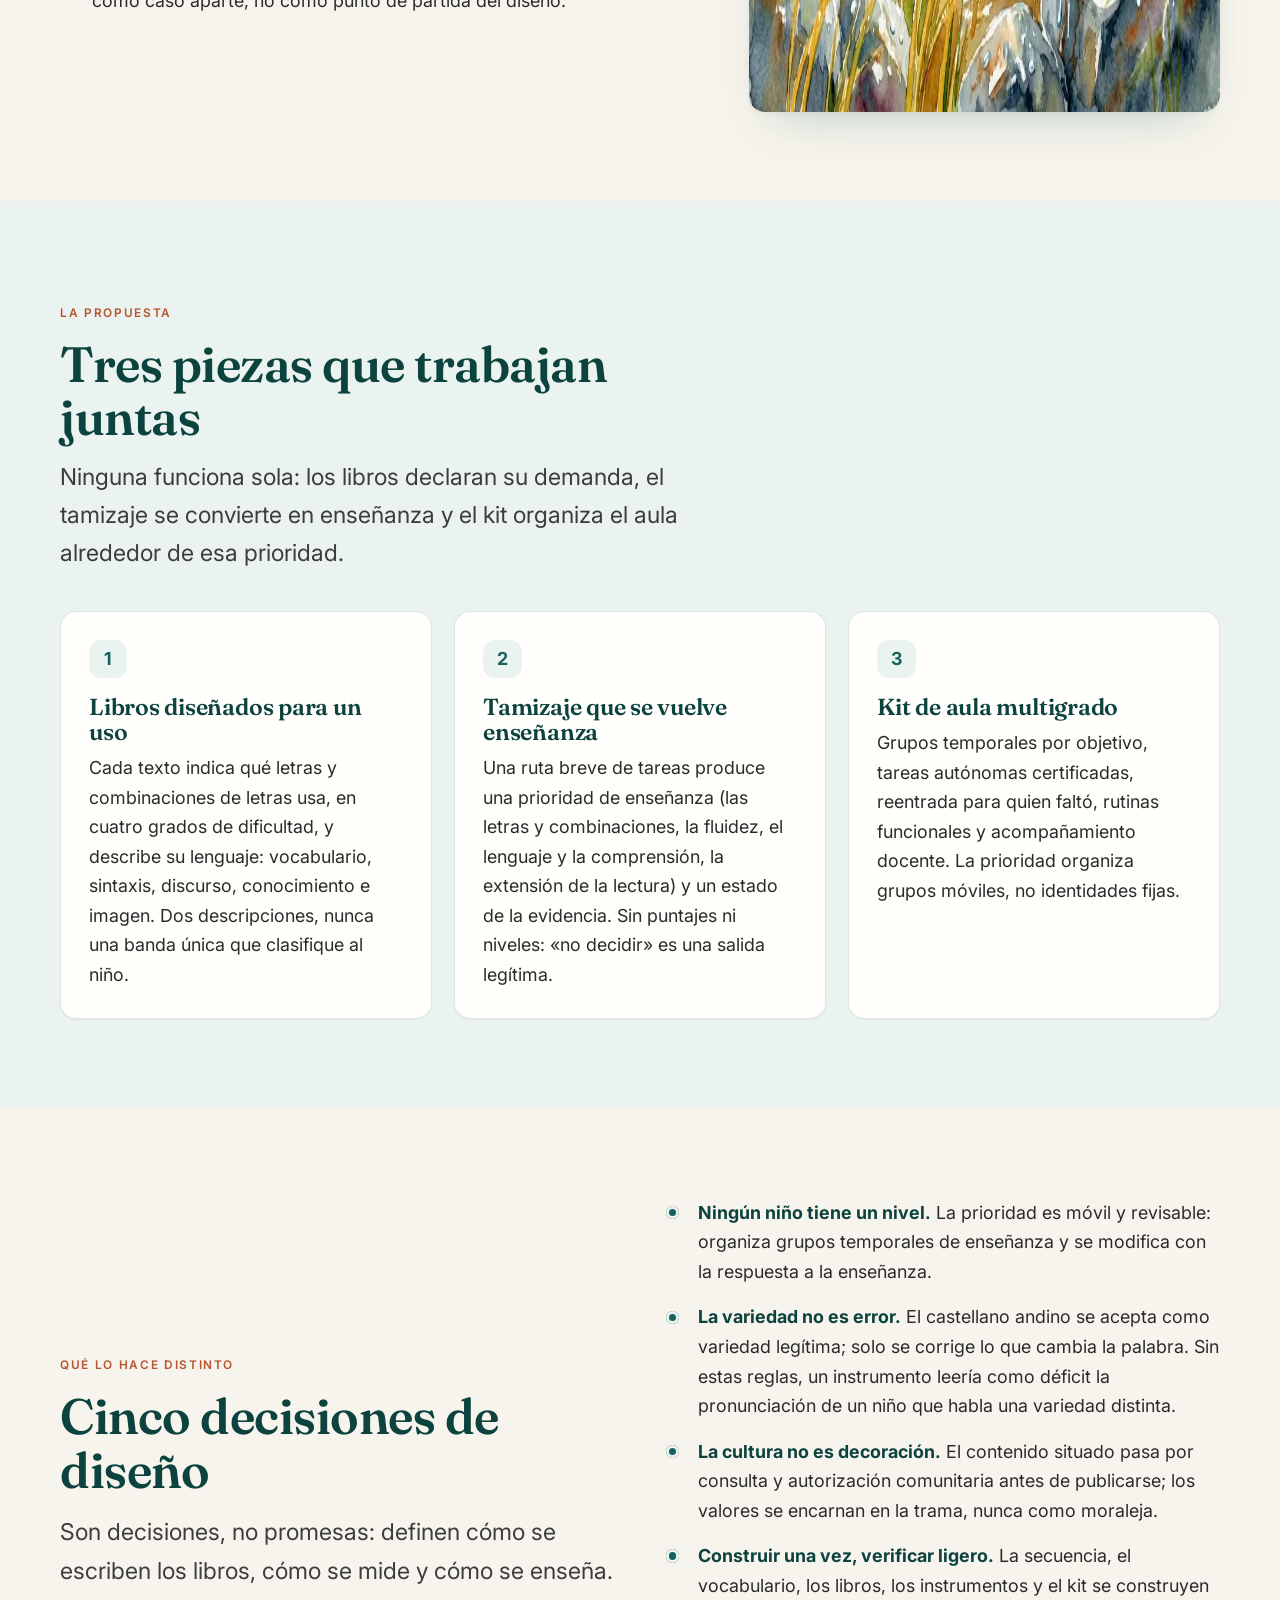
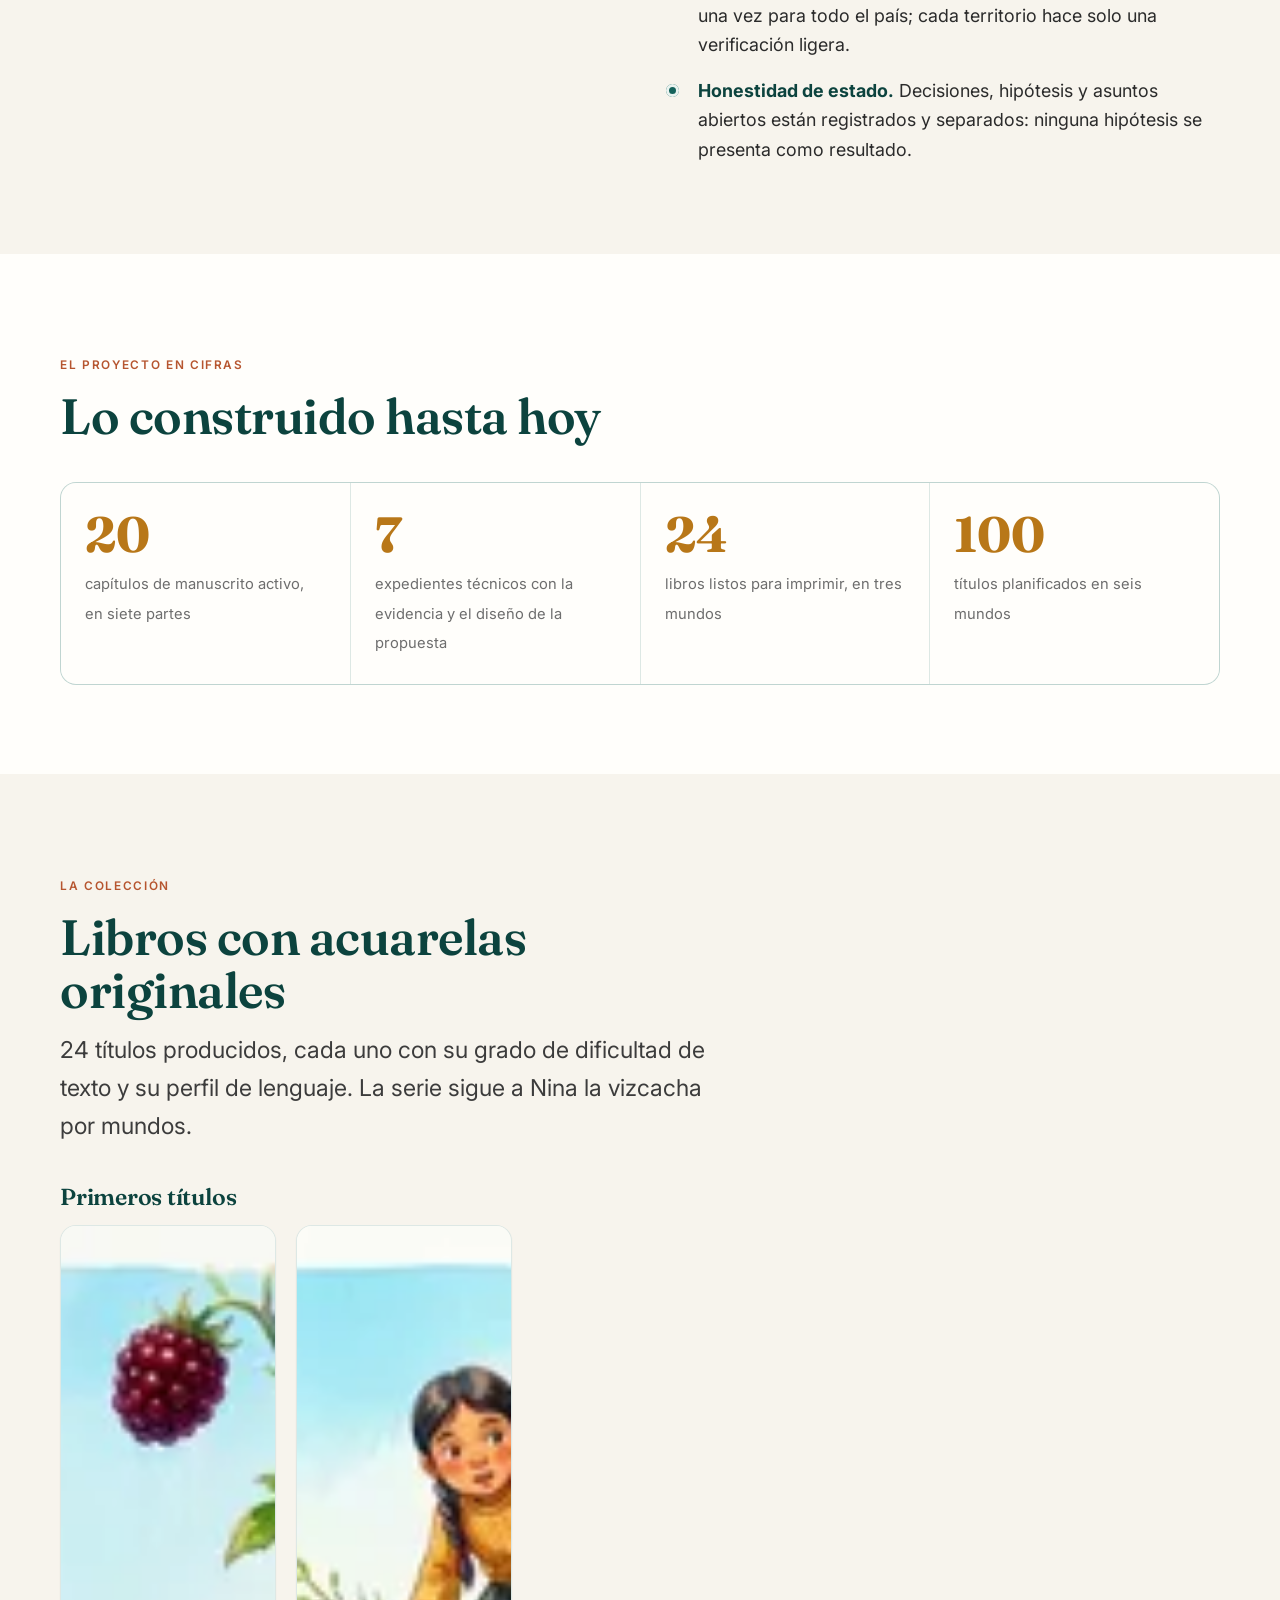
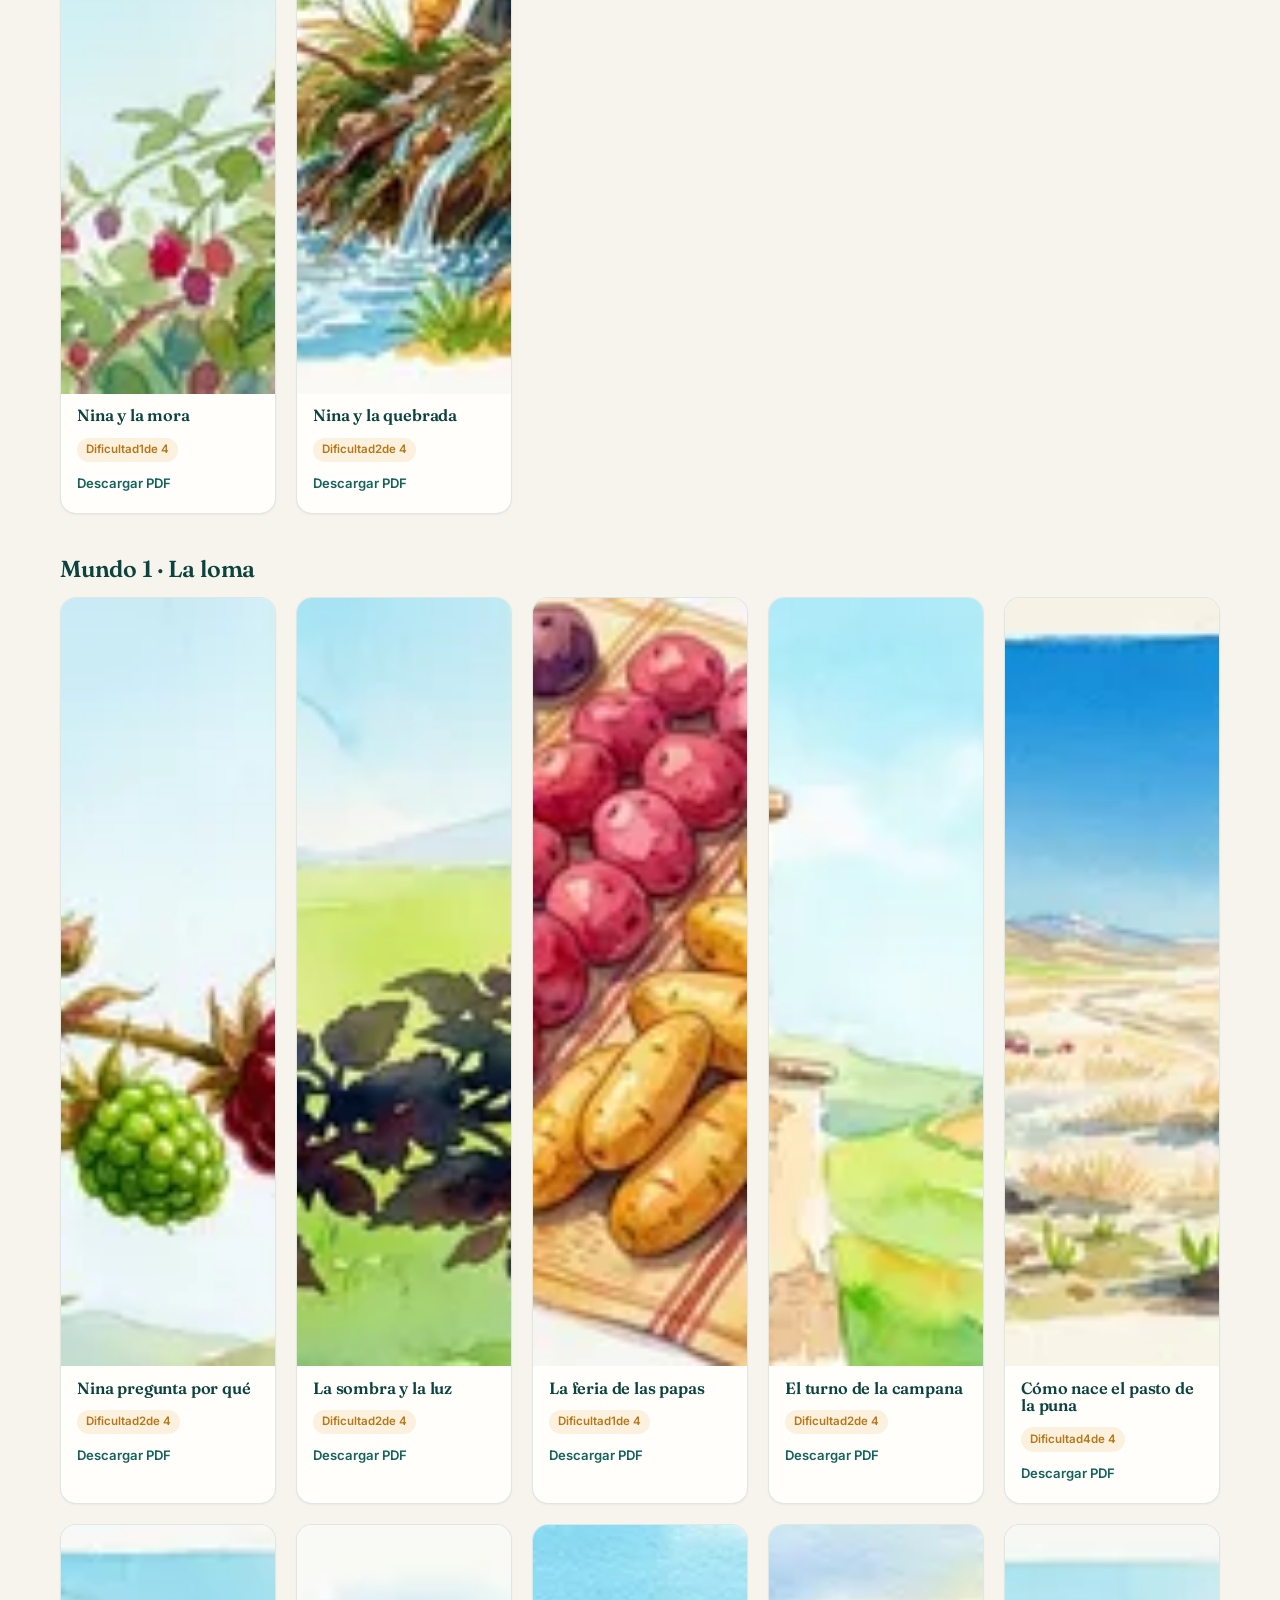
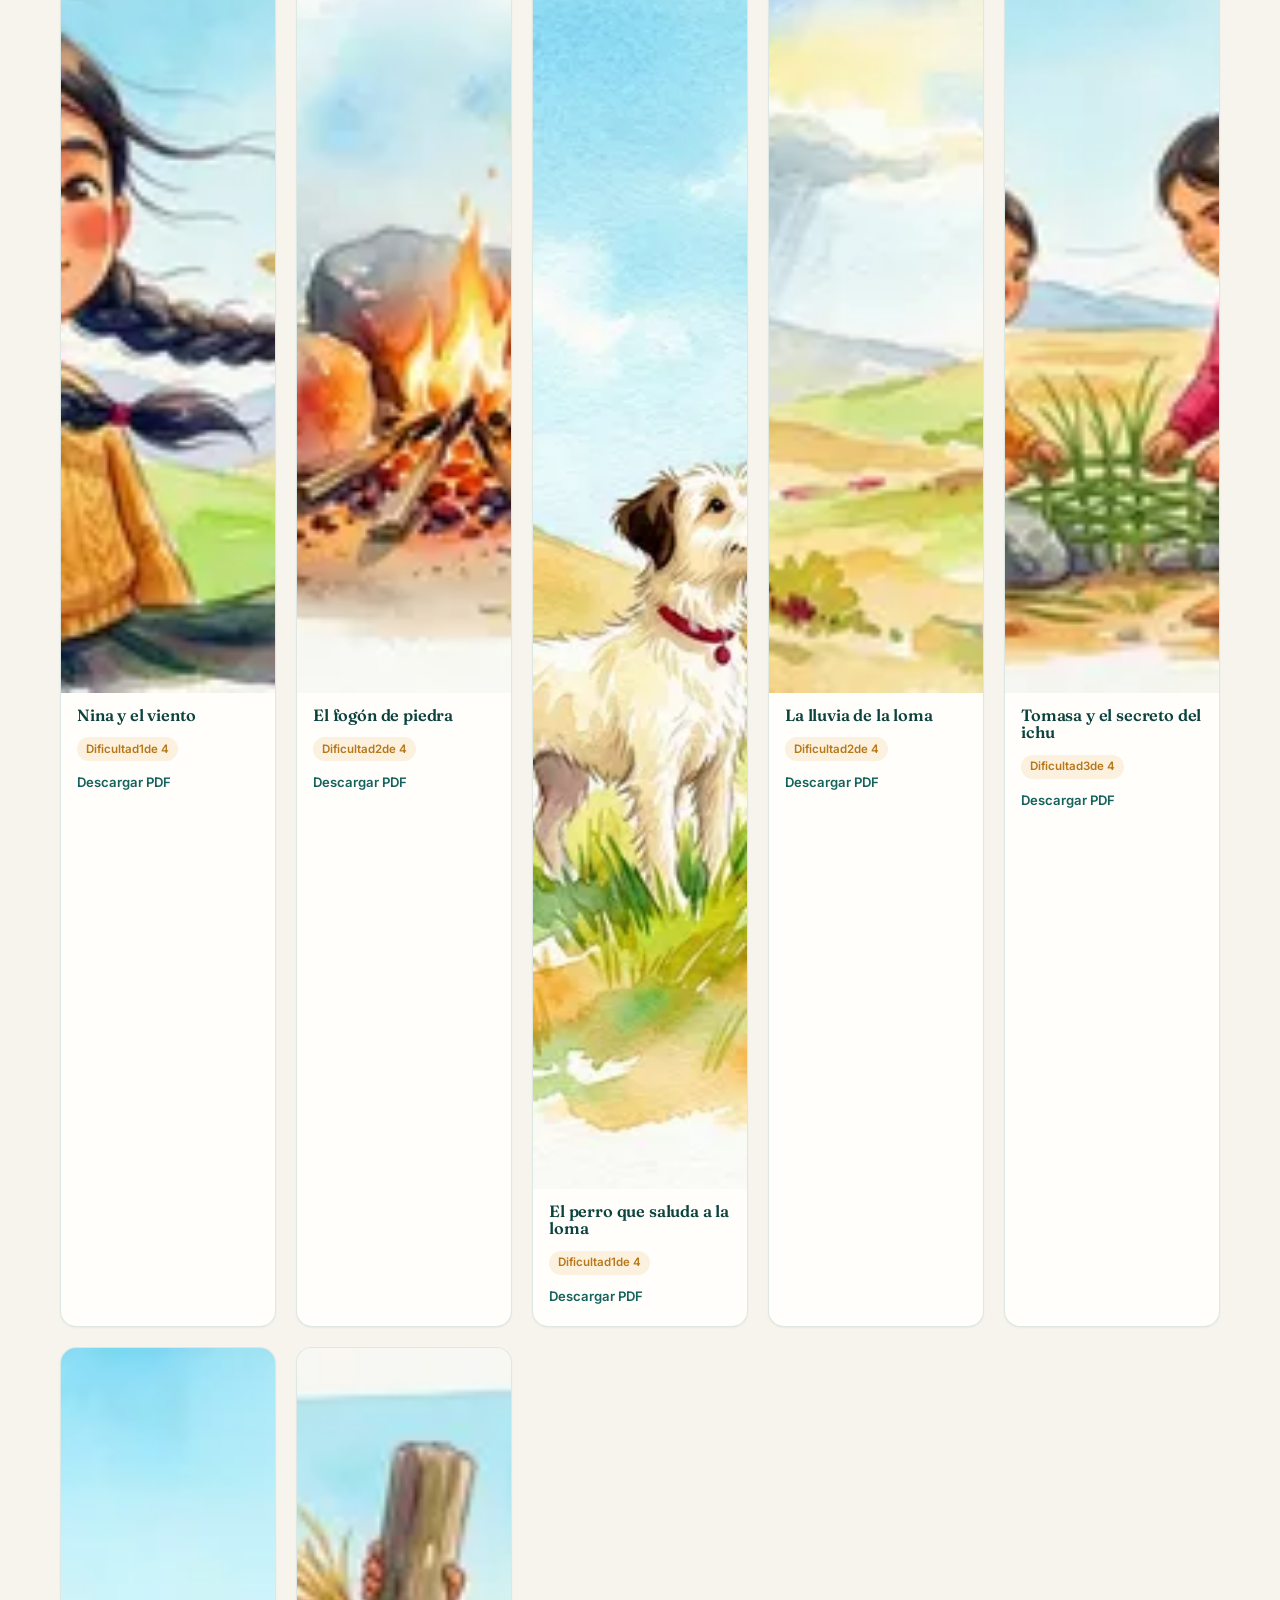
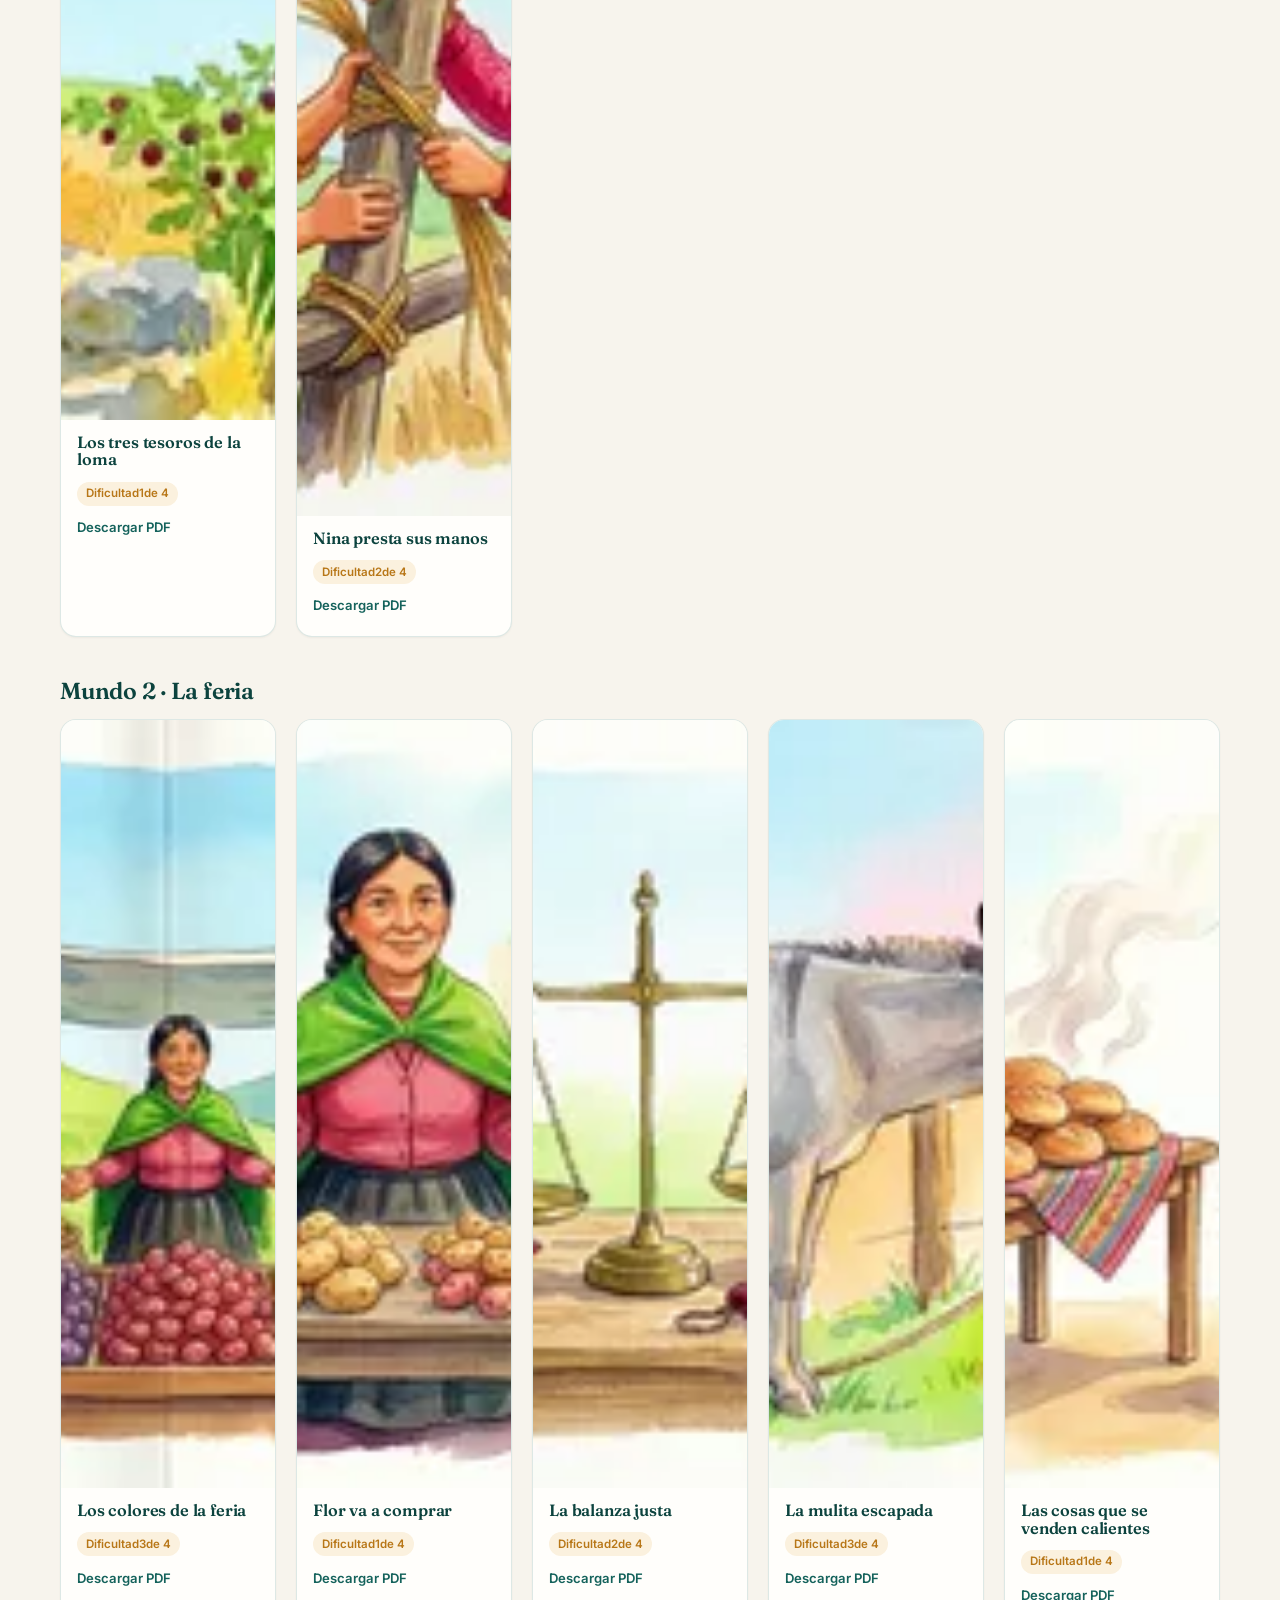
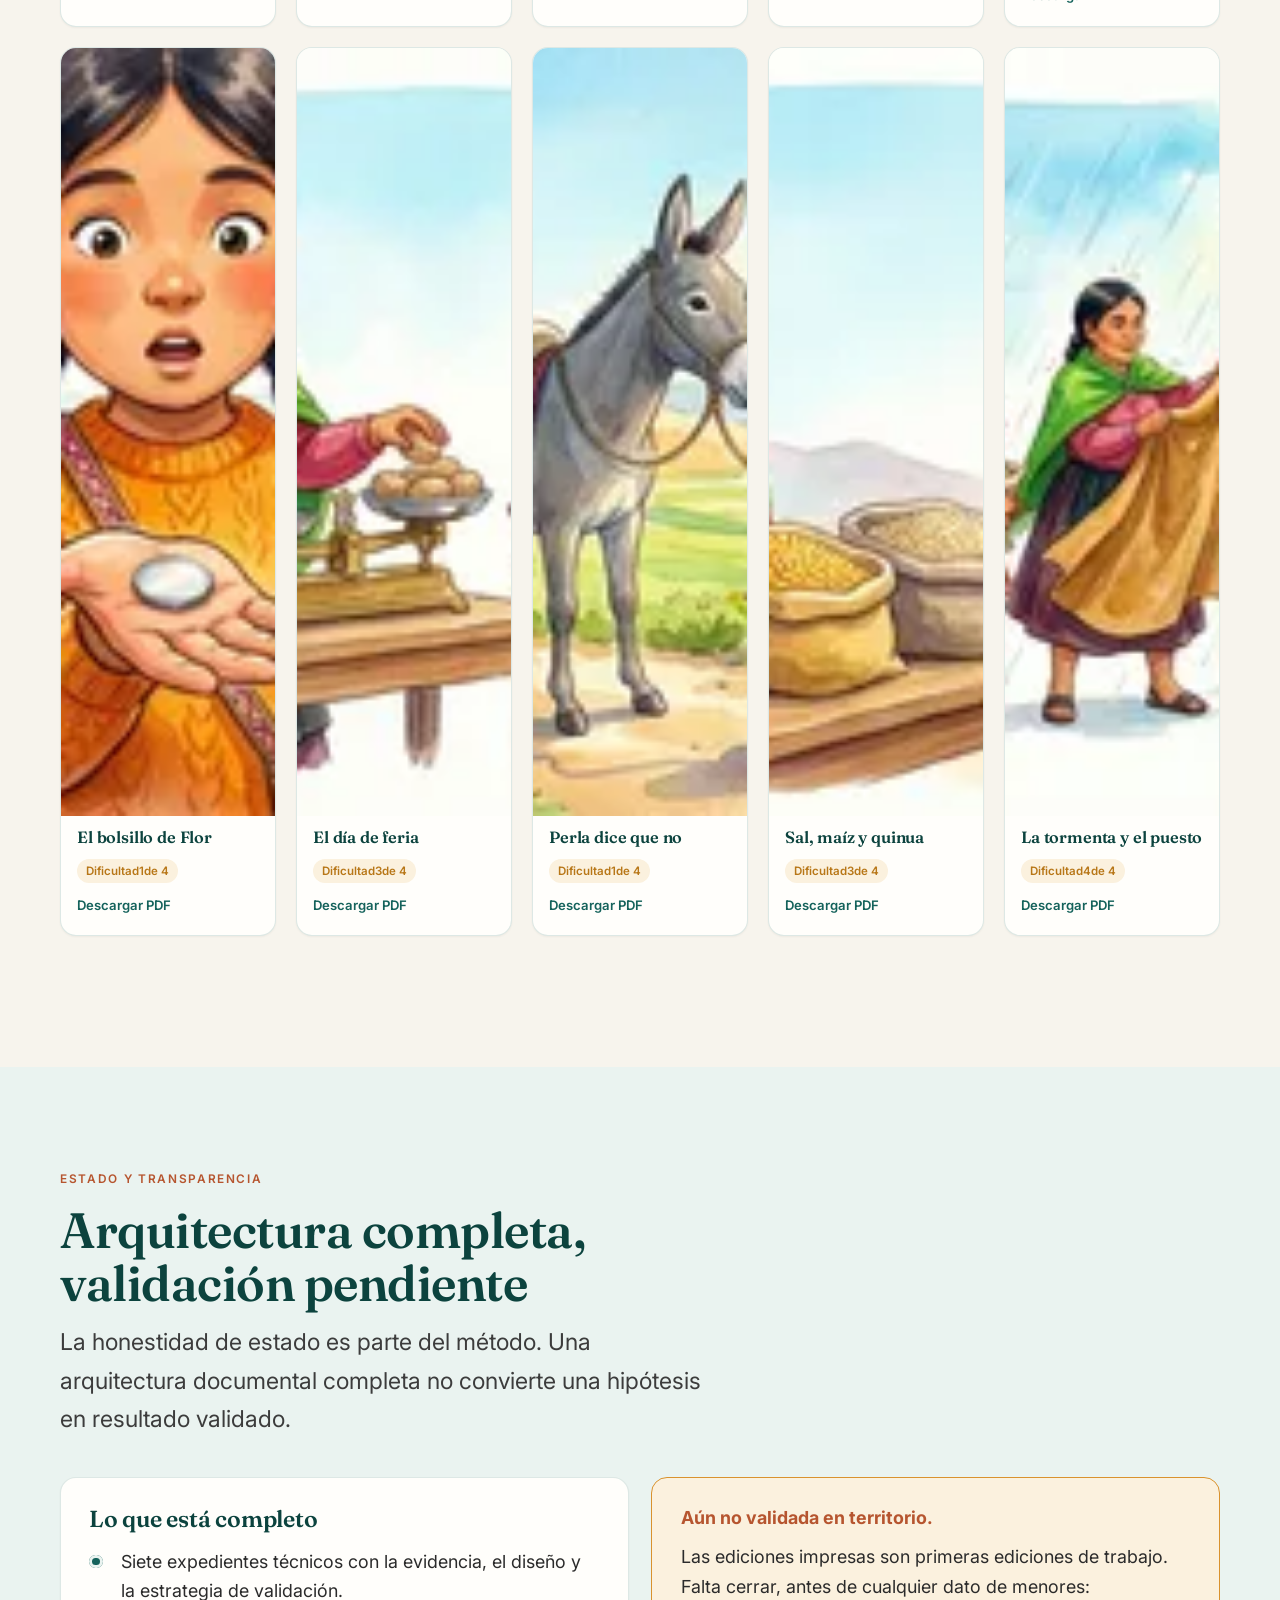
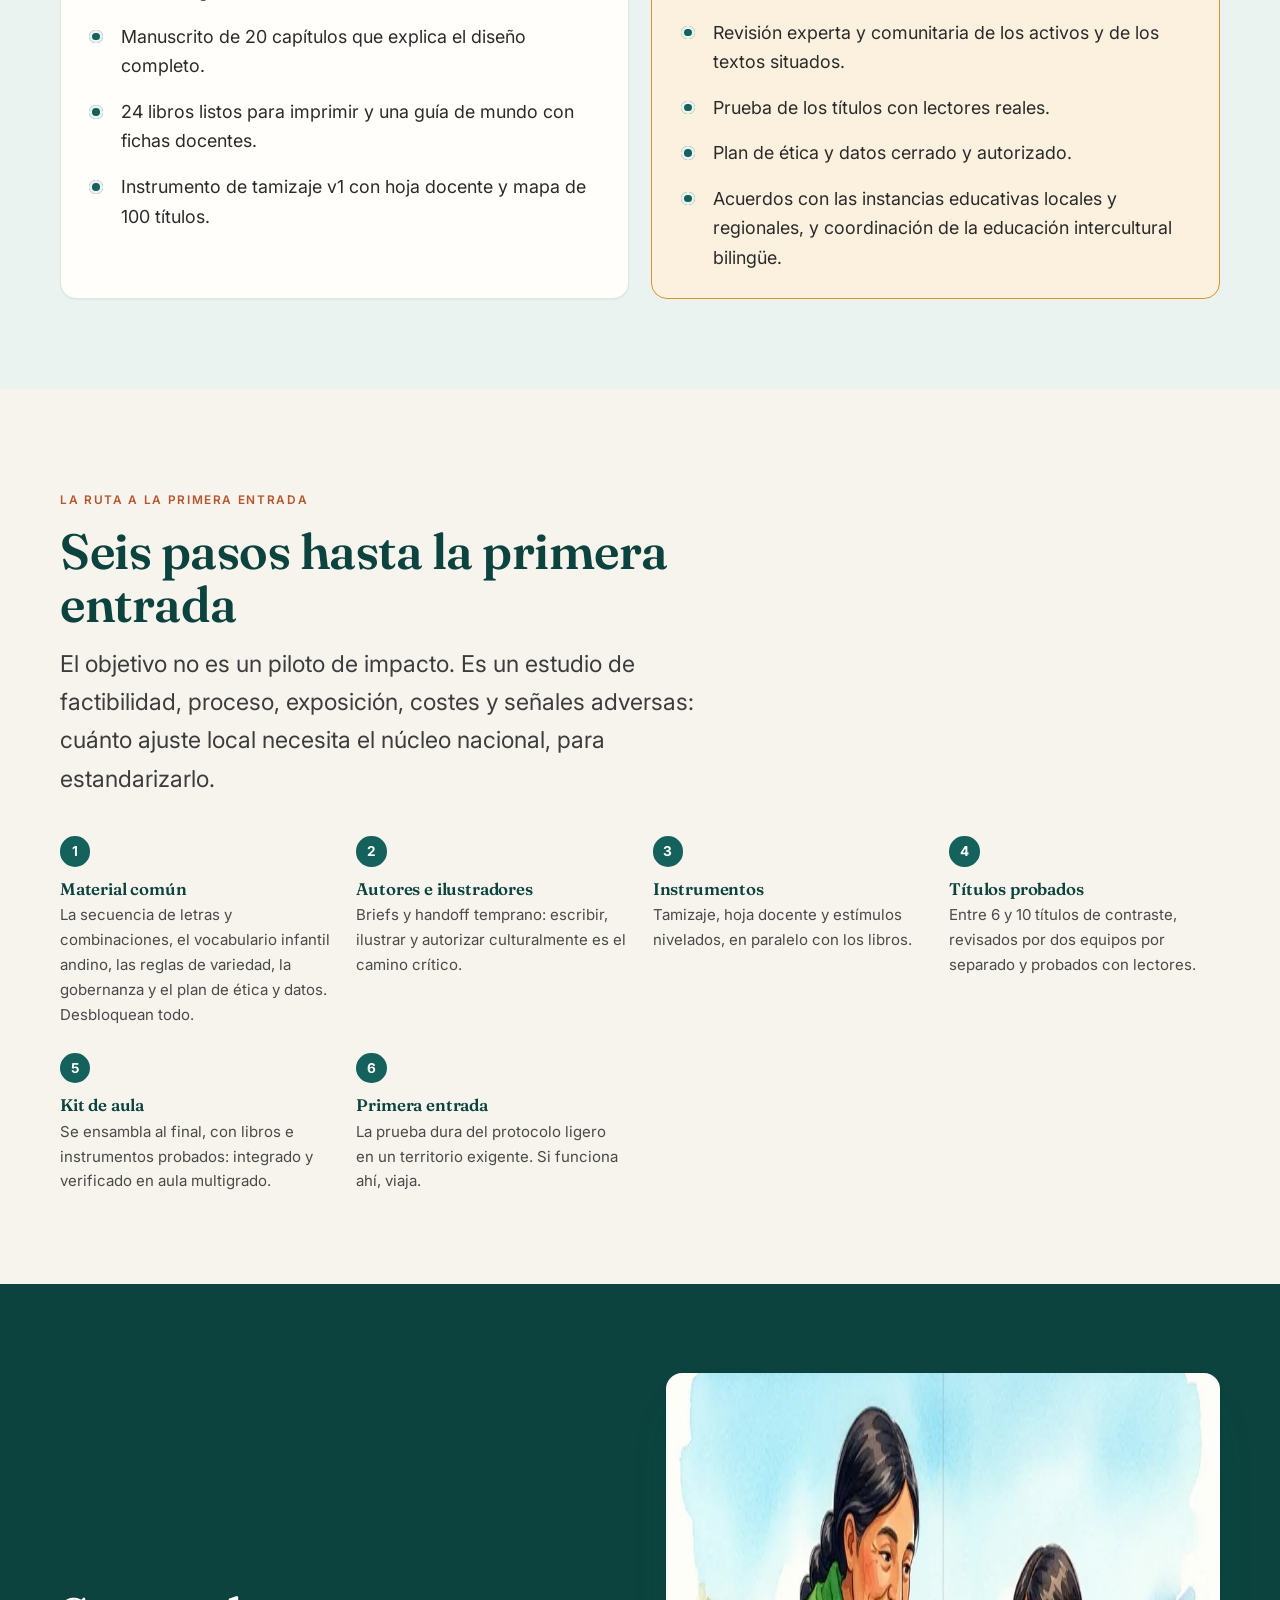
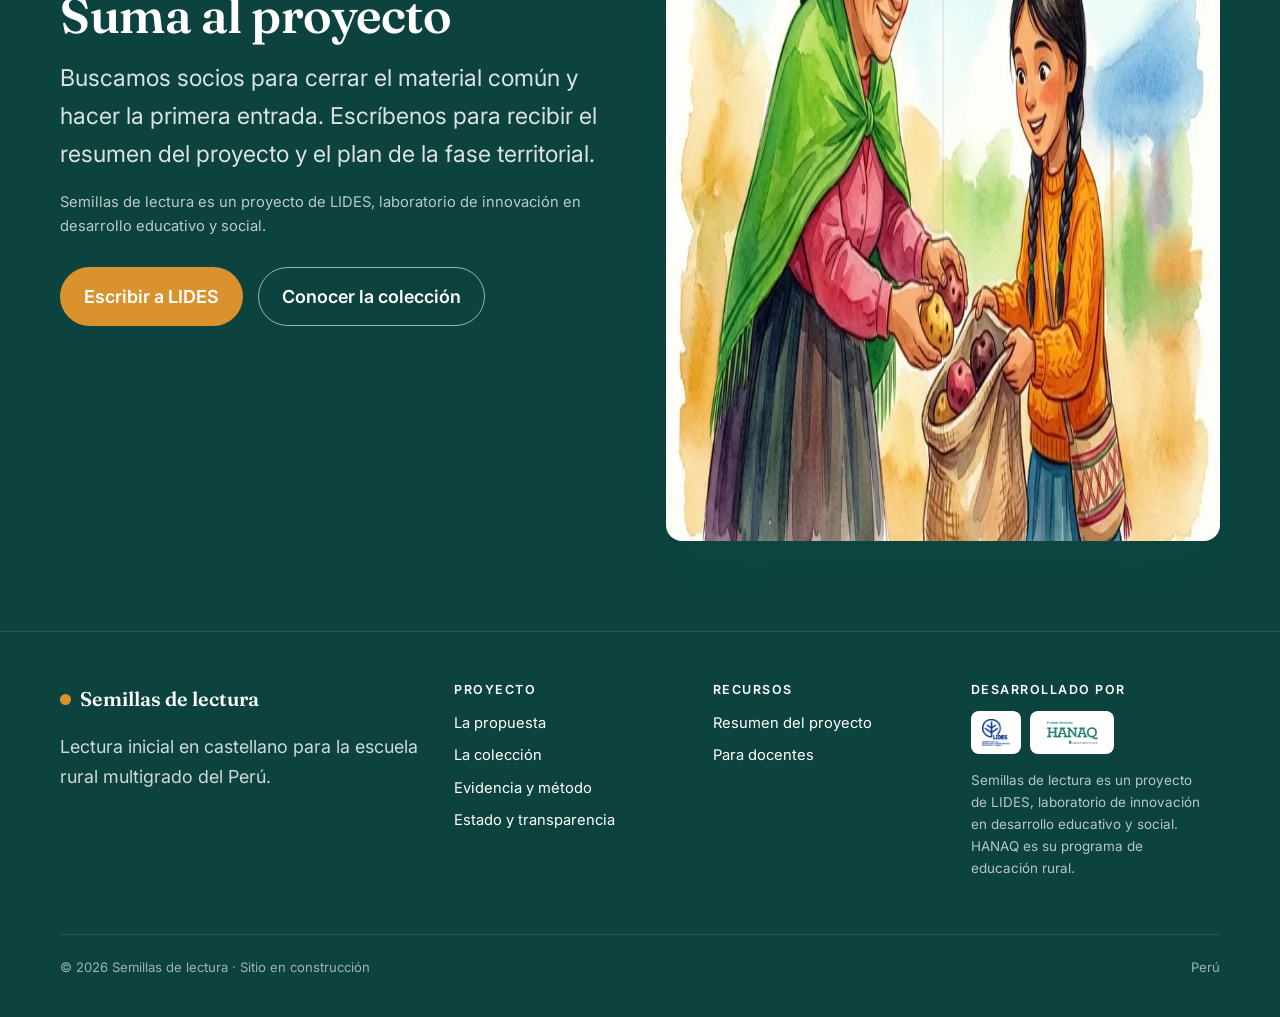
==== commit 9549299f: "Actualiza sitio 2026-10-01 19:38" ====
--- a/index.html
+++ b/index.html
@@ -15,24 +15,23 @@
 </li> </ul> </div> <div data-reveal> <img src="/_astro/w111-e2.Omn8x8ts_CUCIG.webp" srcset="/_astro/w111-e2.Omn8x8ts_Z4xsLf.webp 500w, /_astro/w111-e2.Omn8x8ts_Z2vNdSG.webp 800w, /_astro/w111-e2.Omn8x8ts_Zu0KUq.webp 1100w" alt="Escena en acuarela del aula y la loma" sizes="(max-width: 860px) 92vw, 46vw" loading="lazy" decoding="async" fetchpriority="auto" width="1408" height="768" class="round"> </div> </div> </section> <section class="section section--tint" id="propuesta"> <div class="wrap"> <div class="section-head" data-reveal> <p class="eyebrow">La propuesta</p> <h2>Tres piezas que trabajan juntas</h2> <p class="lead">
 Ninguna funciona sola: los libros declaran su demanda, el tamizaje se convierte en
           enseñanza y el kit organiza el aula alrededor de esa prioridad.
-</p> </div> <div class="grid grid--3"> <article class="card" data-reveal> <span class="card__kicker">1</span> <h3>Libros diseñados para un uso</h3> <p>Cada texto declara su demanda de código (C1–C4, contra una secuencia explícita del castellano) y su perfil de lenguaje (vocabulario, sintaxis, discurso, conocimiento, imagen). Dos descripciones, nunca una banda única que clasifique al niño.</p> </article><article class="card" data-reveal> <span class="card__kicker">2</span> <h3>Tamizaje que se vuelve enseñanza</h3> <p>Una ruta breve de tareas produce una prioridad de enseñanza (código, fluidez, lenguaje-comprensión, extensión) y un estado de la evidencia. Sin puntajes ni niveles: «no decidir» es una salida legítima.</p> </article><article class="card" data-reveal> <span class="card__kicker">3</span> <h3>Kit de aula multigrado</h3> <p>Grupos temporales por objetivo, tareas autónomas certificadas, reentrada para quien faltó, rutinas funcionales y acompañamiento docente. La prioridad organiza grupos móviles, no identidades fijas.</p> </article> </div> </div> </section> <section class="section"> <div class="wrap split"> <div data-reveal> <p class="eyebrow">Qué lo hace distinto</p> <h2>Cinco decisiones de diseño</h2> <p class="lead" style="margin-top:1rem">
+</p> </div> <div class="grid grid--3"> <article class="card" data-reveal> <span class="card__kicker">1</span> <h3>Libros diseñados para un uso</h3> <p>Cada texto indica qué letras y combinaciones de letras usa, en cuatro grados de dificultad, y describe su lenguaje: vocabulario, sintaxis, discurso, conocimiento e imagen. Dos descripciones, nunca una banda única que clasifique al niño.</p> </article><article class="card" data-reveal> <span class="card__kicker">2</span> <h3>Tamizaje que se vuelve enseñanza</h3> <p>Una ruta breve de tareas produce una prioridad de enseñanza (las letras y combinaciones, la fluidez, el lenguaje y la comprensión, la extensión de la lectura) y un estado de la evidencia. Sin puntajes ni niveles: «no decidir» es una salida legítima.</p> </article><article class="card" data-reveal> <span class="card__kicker">3</span> <h3>Kit de aula multigrado</h3> <p>Grupos temporales por objetivo, tareas autónomas certificadas, reentrada para quien faltó, rutinas funcionales y acompañamiento docente. La prioridad organiza grupos móviles, no identidades fijas.</p> </article> </div> </div> </section> <section class="section"> <div class="wrap split"> <div data-reveal> <p class="eyebrow">Qué lo hace distinto</p> <h2>Cinco decisiones de diseño</h2> <p class="lead" style="margin-top:1rem">
 Son decisiones, no promesas: definen cómo se escriben los libros, cómo se mide y cómo se
           enseña.
-</p> </div> <ul class="checks" data-reveal> <li><strong>Ningún niño tiene un nivel.</strong> La prioridad es móvil y revisable: organiza grupos temporales de enseñanza y se modifica con la respuesta a la enseñanza.</li><li><strong>La variedad no es error.</strong> El castellano andino se acepta como variedad legítima; solo se corrige lo que cambia la palabra. Sin estas reglas, un instrumento leería como déficit la pronunciación de un niño que habla una variedad distinta.</li><li><strong>La cultura no es decoración.</strong> El contenido situado pasa por consulta y autorización comunitaria antes de publicarse; los valores se encarnan en la trama, nunca como moraleja.</li><li><strong>Construir una vez, verificar ligero.</strong> Escala, corpus, libros, instrumentos y kit son activos nacionales que no se rehacen por UGEL; cada sitio hace una verificación ligera y estandarizada.</li><li><strong>Honestidad de estado.</strong> Decisiones, hipótesis y asuntos abiertos están registrados y separados: ninguna hipótesis se presenta como resultado.</li> </ul> </div> </section> <section class="section section--papel2"> <div class="wrap"> <div class="section-head" data-reveal> <p class="eyebrow">El proyecto en cifras</p> <h2>Lo construido hasta hoy</h2> </div> <div class="stats" data-reveal> <div class="stat"> <b>20</b> <span>capítulos de manuscrito activo, en siete partes</span> </div><div class="stat"> <b>7</b> <span>expedientes técnicos (PT1–PT7) con evidencia y validación</span> </div><div class="stat"> <b>22</b> <span>libros de imprenta producidos (mundo W1 completo, 14/14; W2 en 8/12)</span> </div><div class="stat"> <b>100</b> <span>títulos planificados en seis mundos</span> </div> </div> </div> </section> <section class="section" id="coleccion"> <div class="wrap"> <div class="section-head" data-reveal> <p class="eyebrow">La colección</p> <h2>Libros con acuarelas originales</h2> <p class="lead">
-Veintidós títulos producidos, cada uno descrito por su código de demanda (C1–C4) y por su
+</p> </div> <ul class="checks" data-reveal> <li><strong>Ningún niño tiene un nivel.</strong> La prioridad es móvil y revisable: organiza grupos temporales de enseñanza y se modifica con la respuesta a la enseñanza.</li><li><strong>La variedad no es error.</strong> El castellano andino se acepta como variedad legítima; solo se corrige lo que cambia la palabra. Sin estas reglas, un instrumento leería como déficit la pronunciación de un niño que habla una variedad distinta.</li><li><strong>La cultura no es decoración.</strong> El contenido situado pasa por consulta y autorización comunitaria antes de publicarse; los valores se encarnan en la trama, nunca como moraleja.</li><li><strong>Construir una vez, verificar ligero.</strong> La secuencia, el vocabulario, los libros, los instrumentos y el kit se construyen una vez para todo el país; cada territorio hace solo una verificación ligera.</li><li><strong>Honestidad de estado.</strong> Decisiones, hipótesis y asuntos abiertos están registrados y separados: ninguna hipótesis se presenta como resultado.</li> </ul> </div> </section> <section class="section section--papel2"> <div class="wrap"> <div class="section-head" data-reveal> <p class="eyebrow">El proyecto en cifras</p> <h2>Lo construido hasta hoy</h2> </div> <div class="stats" data-reveal> <div class="stat"> <b>20</b> <span>capítulos de manuscrito activo, en siete partes</span> </div><div class="stat"> <b>7</b> <span>expedientes técnicos con la evidencia y el diseño de la propuesta</span> </div><div class="stat"> <b>24</b> <span>libros listos para imprimir, en tres mundos</span> </div><div class="stat"> <b>100</b> <span>títulos planificados en seis mundos</span> </div> </div> </div> </section> <section class="section" id="coleccion"> <div class="wrap"> <div class="section-head" data-reveal> <p class="eyebrow">La colección</p> <h2>Libros con acuarelas originales</h2> <p class="lead"> 24 títulos producidos, cada uno con su grado de dificultad de texto y su
           perfil de lenguaje. La serie sigue a Nina la vizcacha por mundos.
-</p> </div> <div class="books-group" data-reveal data-astro-cid-faalltie><h3 data-astro-cid-faalltie>Primeros títulos</h3><div class="books" data-astro-cid-faalltie><article class="book" data-astro-cid-faalltie><img src="/_astro/t01-e2.sLxuj5t8_15q7Nx.webp" srcset="/_astro/t01-e2.sLxuj5t8_RbbiI.webp 300w, /_astro/t01-e2.sLxuj5t8_1Rnuko.webp 600w" alt="Portada de Nina y la mora" sizes="(max-width: 700px) 45vw, 220px" data-astro-cid-faalltie="true" loading="lazy" decoding="async" fetchpriority="auto" width="1408" height="768"><div class="book__meta" data-astro-cid-faalltie><h4 data-astro-cid-faalltie>Nina y la mora</h4><span class="badge" data-astro-cid-faalltie>CódigoC1</span><a class="book__dl" href="/descargas/libros/t01-nina-y-la-mora.pdf" download data-astro-cid-faalltie>Descargar PDF</a></div></article><article class="book" data-astro-cid-faalltie><img src="/_astro/t03-e3.Bn-raiil_ZwWPAC.webp" srcset="/_astro/t03-e3.Bn-raiil_DXd2w.webp 300w, /_astro/t03-e3.Bn-raiil_1Eaw4c.webp 600w" alt="Portada de Nina y la quebrada" sizes="(max-width: 700px) 45vw, 220px" data-astro-cid-faalltie="true" loading="lazy" decoding="async" fetchpriority="auto" width="1408" height="768"><div class="book__meta" data-astro-cid-faalltie><h4 data-astro-cid-faalltie>Nina y la quebrada</h4><span class="badge" data-astro-cid-faalltie>CódigoC2</span><a class="book__dl" href="/descargas/libros/t03-nina-y-la-quebrada.pdf" download data-astro-cid-faalltie>Descargar PDF</a></div></article></div></div><div class="books-group" data-reveal data-astro-cid-faalltie><h3 data-astro-cid-faalltie>Mundo 1 · La loma</h3><div class="books" data-astro-cid-faalltie><article class="book" data-astro-cid-faalltie><img src="/_astro/w103-e2.fLUdlv_I_Z1RNAmy.webp" srcset="/_astro/w103-e2.fLUdlv_I_1c2yXV.webp 300w, /_astro/w103-e2.fLUdlv_I_Z1fdb8v.webp 600w" alt="Portada de Nina pregunta por qué" sizes="(max-width: 700px) 45vw, 220px" data-astro-cid-faalltie="true" loading="lazy" decoding="async" fetchpriority="auto" width="1408" height="768"><div class="book__meta" data-astro-cid-faalltie><h4 data-astro-cid-faalltie>Nina pregunta por qué</h4><span class="badge" data-astro-cid-faalltie>CódigoC2</span><a class="book__dl" href="/descargas/libros/w103-nina-pregunta-por-que.pdf" download data-astro-cid-faalltie>Descargar PDF</a></div></article><article class="book" data-astro-cid-faalltie><img src="/_astro/w104-e3.R_a1YE_q_Z2hXkfQ.webp" srcset="/_astro/w104-e3.R_a1YE_q_2agpoy.webp 300w, /_astro/w104-e3.R_a1YE_q_ZgYkHS.webp 600w" alt="Portada de La sombra y la luz" sizes="(max-width: 700px) 45vw, 220px" data-astro-cid-faalltie="true" loading="lazy" decoding="async" fetchpriority="auto" width="1408" height="768"><div class="book__meta" data-astro-cid-faalltie><h4 data-astro-cid-faalltie>La sombra y la luz</h4><span class="badge" data-astro-cid-faalltie>CódigoC2</span><a class="book__dl" href="/descargas/libros/w104-la-sombra-y-la-luz.pdf" download data-astro-cid-faalltie>Descargar PDF</a></div></article><article class="book" data-astro-cid-faalltie><img src="/_astro/w105-e2.Df4O6lzq_1nePKT.webp" srcset="/_astro/w105-e2.Df4O6lzq_Z2iFlyg.webp 300w, /_astro/w105-e2.Df4O6lzq_kg28e.webp 600w" alt="Portada de La feria de las papas" sizes="(max-width: 700px) 45vw, 220px" data-astro-cid-faalltie="true" loading="lazy" decoding="async" fetchpriority="auto" width="1408" height="768"><div class="book__meta" data-astro-cid-faalltie><h4 data-astro-cid-faalltie>La feria de las papas</h4><span class="badge" data-astro-cid-faalltie>CódigoC1</span><a class="book__dl" href="/descargas/libros/w105-la-feria-de-las-papas.pdf" download data-astro-cid-faalltie>Descargar PDF</a></div></article><article class="book" data-astro-cid-faalltie><img src="/_astro/w106-e1.AVZybhZU_ZyYQnu.webp" srcset="/_astro/w106-e1.AVZybhZU_Z22vcxj.webp 300w, /_astro/w106-e1.AVZybhZU_Aqb9b.webp 600w" alt="Portada de El turno de la campana" sizes="(max-width: 700px) 45vw, 220px" data-astro-cid-faalltie="true" loading="lazy" decoding="async" fetchpriority="auto" width="1408" height="768"><div class="book__meta" data-astro-cid-faalltie><h4 data-astro-cid-faalltie>El turno de la campana</h4><span class="badge" data-astro-cid-faalltie>CódigoC2</span><a class="book__dl" href="/descargas/libros/w106-el-turno-de-la-campana.pdf" download data-astro-cid-faalltie>Descargar PDF</a></div></article><article class="book" data-astro-cid-faalltie><img src="/_astro/w107-e1.T4I17C34_ZMU4wg.webp" srcset="/_astro/w107-e1.T4I17C34_ZXainv.webp 300w, /_astro/w107-e1.T4I17C34_Z2mpus.webp 600w" alt="Portada de Cómo nace el pasto de la puna" sizes="(max-width: 700px) 45vw, 220px" data-astro-cid-faalltie="true" loading="lazy" decoding="async" fetchpriority="auto" width="1376" height="768"><div class="book__meta" data-astro-cid-faalltie><h4 data-astro-cid-faalltie>Cómo nace el pasto de la puna</h4><span class="badge" data-astro-cid-faalltie>CódigoC4</span><a class="book__dl" href="/descargas/libros/w107-como-nace-el-pasto.pdf" download data-astro-cid-faalltie>Descargar PDF</a></div></article><article class="book" data-astro-cid-faalltie><img src="/_astro/w108-e1.BvR2Yei-_Z1K8J2W.webp" srcset="/_astro/w108-e1.BvR2Yei-_Z1zNYDC.webp 300w, /_astro/w108-e1.BvR2Yei-_137o2R.webp 600w" alt="Portada de Nina y el viento" sizes="(max-width: 700px) 45vw, 220px" data-astro-cid-faalltie="true" loading="lazy" decoding="async" fetchpriority="auto" width="1408" height="768"><div class="book__meta" data-astro-cid-faalltie><h4 data-astro-cid-faalltie>Nina y el viento</h4><span class="badge" data-astro-cid-faalltie>CódigoC1</span><a class="book__dl" href="/descargas/libros/w108-nina-y-el-viento.pdf" download data-astro-cid-faalltie>Descargar PDF</a></div></article><article class="book" data-astro-cid-faalltie><img src="/_astro/w109-e2.fu4FG2HN_1CjPej.webp" srcset="/_astro/w109-e2.fu4FG2HN_Z6bGh.webp 300w, /_astro/w109-e2.fu4FG2HN_Z2rlVNI.webp 600w" alt="Portada de El fogón de piedra" sizes="(max-width: 700px) 45vw, 220px" data-astro-cid-faalltie="true" loading="lazy" decoding="async" fetchpriority="auto" width="1408" height="768"><div class="book__meta" data-astro-cid-faalltie><h4 data-astro-cid-faalltie>El fogón de piedra</h4><span class="badge" data-astro-cid-faalltie>CódigoC2</span><a class="book__dl" href="/descargas/libros/w109-el-fogon-de-piedra.pdf" download data-astro-cid-faalltie>Descargar PDF</a></div></article><article class="book" data-astro-cid-faalltie><img src="/_astro/w110-e1.D6E14DRG_hHww2.webp" srcset="/_astro/w110-e1.D6E14DRG_Z1yFc9W.webp 300w, /_astro/w110-e1.D6E14DRG_1hmWuc.webp 600w" alt="Portada de El perro que saluda a la loma" sizes="(max-width: 700px) 45vw, 220px" data-astro-cid-faalltie="true" loading="lazy" decoding="async" fetchpriority="auto" width="848" height="1264"><div class="book__meta" data-astro-cid-faalltie><h4 data-astro-cid-faalltie>El perro que saluda a la loma</h4><span class="badge" data-astro-cid-faalltie>CódigoC1</span><a class="book__dl" href="/descargas/libros/w110-el-perro-que-saluda.pdf" download data-astro-cid-faalltie>Descargar PDF</a></div></article><article class="book" data-astro-cid-faalltie><img src="/_astro/w111-e1.CtER88pp_1R3Mps.webp" srcset="/_astro/w111-e1.CtER88pp_U9Hvu.webp 300w, /_astro/w111-e1.CtER88pp_1PWAox.webp 600w" alt="Portada de La lluvia de la loma" sizes="(max-width: 700px) 45vw, 220px" data-astro-cid-faalltie="true" loading="lazy" decoding="async" fetchpriority="auto" width="1376" height="768"><div class="book__meta" data-astro-cid-faalltie><h4 data-astro-cid-faalltie>La lluvia de la loma</h4><span class="badge" data-astro-cid-faalltie>CódigoC2</span><a class="book__dl" href="/descargas/libros/w111-la-lluvia-de-la-loma.pdf" download data-astro-cid-faalltie>Descargar PDF</a></div></article><article class="book" data-astro-cid-faalltie><img src="/_astro/w112-e3.Cd_GBD3k_Z1LXmR.webp" srcset="/_astro/w112-e3.Cd_GBD3k_2eIkcw.webp 300w, /_astro/w112-e3.Cd_GBD3k_ZcwpTU.webp 600w" alt="Portada de Tomasa y el secreto del ichu" sizes="(max-width: 700px) 45vw, 220px" data-astro-cid-faalltie="true" loading="lazy" decoding="async" fetchpriority="auto" width="1408" height="768"><div class="book__meta" data-astro-cid-faalltie><h4 data-astro-cid-faalltie>Tomasa y el secreto del ichu</h4><span class="badge" data-astro-cid-faalltie>CódigoC3</span><a class="book__dl" href="/descargas/libros/w112-tomasa-y-el-ichu.pdf" download data-astro-cid-faalltie>Descargar PDF</a></div></article><article class="book" data-astro-cid-faalltie><img src="/_astro/w113-e1.BZIQTtIN_2awHPX.webp" srcset="/_astro/w113-e1.BZIQTtIN_1RCTyQ.webp 300w, /_astro/w113-e1.BZIQTtIN_uqyEO.webp 600w" alt="Portada de Los tres tesoros de la loma" sizes="(max-width: 700px) 45vw, 220px" data-astro-cid-faalltie="true" loading="lazy" decoding="async" fetchpriority="auto" width="1584" height="672"><div class="book__meta" data-astro-cid-faalltie><h4 data-astro-cid-faalltie>Los tres tesoros de la loma</h4><span class="badge" data-astro-cid-faalltie>CódigoC1</span><a class="book__dl" href="/descargas/libros/w113-los-tesoros-de-la-loma.pdf" download data-astro-cid-faalltie>Descargar PDF</a></div></article><article class="book" data-astro-cid-faalltie><img src="/_astro/w114-e3.BW_A-zri_DUTky.webp" srcset="/_astro/w114-e3.BW_A-zri_Z1F4XEt.webp 300w, /_astro/w114-e3.BW_A-zri_WQp21.webp 600w" alt="Portada de Nina presta sus manos" sizes="(max-width: 700px) 45vw, 220px" data-astro-cid-faalltie="true" loading="lazy" decoding="async" fetchpriority="auto" width="1408" height="768"><div class="book__meta" data-astro-cid-faalltie><h4 data-astro-cid-faalltie>Nina presta sus manos</h4><span class="badge" data-astro-cid-faalltie>CódigoC2</span><a class="book__dl" href="/descargas/libros/w114-nina-presta-sus-manos.pdf" download data-astro-cid-faalltie>Descargar PDF</a></div></article></div></div><div class="books-group" data-reveal data-astro-cid-faalltie><h3 data-astro-cid-faalltie>Mundo 2 · La feria</h3><div class="books" data-astro-cid-faalltie><article class="book" data-astro-cid-faalltie><img src="/_astro/w201-e1.QCZhQMul_1CtIqF.webp" srcset="/_astro/w201-e1.QCZhQMul_ZY8dBL.webp 300w, /_astro/w201-e1.QCZhQMul_1DNa4I.webp 600w" alt="Portada de Los colores de la feria" sizes="(max-width: 700px) 45vw, 220px" data-astro-cid-faalltie="true" loading="lazy" decoding="async" fetchpriority="auto" width="1408" height="768"><div class="book__meta" data-astro-cid-faalltie><h4 data-astro-cid-faalltie>Los colores de la feria</h4><span class="badge" data-astro-cid-faalltie>CódigoC3</span><a class="book__dl" href="/descargas/libros/w201-los-colores-de-la-feria.pdf" download data-astro-cid-faalltie>Descargar PDF</a></div></article><article class="book" data-astro-cid-faalltie><img src="/_astro/w202-e2.CMrBh3ew_2bG06i.webp" srcset="/_astro/w202-e2.CMrBh3ew_Z2r5rrl.webp 300w, /_astro/w202-e2.CMrBh3ew_bPVf9.webp 600w" alt="Portada de Flor va a comprar" sizes="(max-width: 700px) 45vw, 220px" data-astro-cid-faalltie="true" loading="lazy" decoding="async" fetchpriority="auto" width="1408" height="768"><div class="book__meta" data-astro-cid-faalltie><h4 data-astro-cid-faalltie>Flor va a comprar</h4><span class="badge" data-astro-cid-faalltie>CódigoC1</span><a class="book__dl" href="/descargas/libros/w202-flor-va-a-comprar.pdf" download data-astro-cid-faalltie>Descargar PDF</a></div></article><article class="book" data-astro-cid-faalltie><img src="/_astro/w203-e1.7yzkDyVJ_1PXMFQ.webp" srcset="/_astro/w203-e1.7yzkDyVJ_Yn1J1.webp 300w, /_astro/w203-e1.7yzkDyVJ_Z1rRInq.webp 600w" alt="Portada de La balanza justa" sizes="(max-width: 700px) 45vw, 220px" data-astro-cid-faalltie="true" loading="lazy" decoding="async" fetchpriority="auto" width="1408" height="768"><div class="book__meta" data-astro-cid-faalltie><h4 data-astro-cid-faalltie>La balanza justa</h4><span class="badge" data-astro-cid-faalltie>CódigoC2</span><a class="book__dl" href="/descargas/libros/w203-la-balanza-justa.pdf" download data-astro-cid-faalltie>Descargar PDF</a></div></article><article class="book" data-astro-cid-faalltie><img src="/_astro/w204-e1.b86aSP2d_2ibm15.webp" srcset="/_astro/w204-e1.b86aSP2d_venCR.webp 300w, /_astro/w204-e1.b86aSP2d_Z1V1mtz.webp 600w" alt="Portada de La mulita escapada" sizes="(max-width: 700px) 45vw, 220px" data-astro-cid-faalltie="true" loading="lazy" decoding="async" fetchpriority="auto" width="1408" height="768"><div class="book__meta" data-astro-cid-faalltie><h4 data-astro-cid-faalltie>La mulita escapada</h4><span class="badge" data-astro-cid-faalltie>CódigoC3</span><a class="book__dl" href="/descargas/libros/w204-la-mulita-escapada.pdf" download data-astro-cid-faalltie>Descargar PDF</a></div></article><article class="book" data-astro-cid-faalltie><img src="/_astro/w205-e1.Km6_EWou_23s5Tm.webp" srcset="/_astro/w205-e1.Km6_EWou_1tMKsD.webp 300w, /_astro/w205-e1.Km6_EWou_ZWrYDN.webp 600w" alt="Portada de Las cosas que se venden calientes" sizes="(max-width: 700px) 45vw, 220px" data-astro-cid-faalltie="true" loading="lazy" decoding="async" fetchpriority="auto" width="1408" height="768"><div class="book__meta" data-astro-cid-faalltie><h4 data-astro-cid-faalltie>Las cosas que se venden calientes</h4><span class="badge" data-astro-cid-faalltie>CódigoC1</span><a class="book__dl" href="/descargas/libros/w205-las-cosas-calientes.pdf" download data-astro-cid-faalltie>Descargar PDF</a></div></article><article class="book" data-astro-cid-faalltie><img src="/_astro/w206-e2.CMnE1egJ_jD8Aw.webp" srcset="/_astro/w206-e2.CMnE1egJ_16mJYe.webp 300w, /_astro/w206-e2.CMnE1egJ_Z1kS08d.webp 600w" alt="Portada de El bolsillo de Flor" sizes="(max-width: 700px) 45vw, 220px" data-astro-cid-faalltie="true" loading="lazy" decoding="async" fetchpriority="auto" width="1408" height="768"><div class="book__meta" data-astro-cid-faalltie><h4 data-astro-cid-faalltie>El bolsillo de Flor</h4><span class="badge" data-astro-cid-faalltie>CódigoC1</span><a class="book__dl" href="/descargas/libros/w206-el-bolsillo-de-flor.pdf" download data-astro-cid-faalltie>Descargar PDF</a></div></article><article class="book" data-astro-cid-faalltie><img src="/_astro/w207-e2.BSe4oR2a_ZPOp1u.webp" srcset="/_astro/w207-e2.BSe4oR2a_1o4TiV.webp 300w, /_astro/w207-e2.BSe4oR2a_Z13aPNv.webp 600w" alt="Portada de El día de feria" sizes="(max-width: 700px) 45vw, 220px" data-astro-cid-faalltie="true" loading="lazy" decoding="async" fetchpriority="auto" width="1408" height="768"><div class="book__meta" data-astro-cid-faalltie><h4 data-astro-cid-faalltie>El día de feria</h4><span class="badge" data-astro-cid-faalltie>CódigoC3</span><a class="book__dl" href="/descargas/libros/w207-el-dia-de-feria.pdf" download data-astro-cid-faalltie>Descargar PDF</a></div></article><article class="book" data-astro-cid-faalltie><img src="/_astro/w208-e1.C6i0ZL9q_Z1yROrA.webp" srcset="/_astro/w208-e1.C6i0ZL9q_HCDzg.webp 300w, /_astro/w208-e1.C6i0ZL9q_Z1IC6xb.webp 600w" alt="Portada de Perla dice que no" sizes="(max-width: 700px) 45vw, 220px" data-astro-cid-faalltie="true" loading="lazy" decoding="async" fetchpriority="auto" width="1408" height="768"><div class="book__meta" data-astro-cid-faalltie><h4 data-astro-cid-faalltie>Perla dice que no</h4><span class="badge" data-astro-cid-faalltie>CódigoC1</span><a class="book__dl" href="/descargas/libros/w208-perla-dice-que-no.pdf" download data-astro-cid-faalltie>Descargar PDF</a></div></article></div></div> </div> </section> <section class="section section--tint" id="estado"> <div class="wrap"> <div class="section-head" data-reveal> <p class="eyebrow">Estado y transparencia</p> <h2>Arquitectura completa, validación pendiente</h2> <p class="lead">
+</p> </div> <div class="books-group" data-reveal data-astro-cid-faalltie><h3 data-astro-cid-faalltie>Primeros títulos</h3><div class="books" data-astro-cid-faalltie><article class="book" data-astro-cid-faalltie><img src="/_astro/t01-e2.sLxuj5t8_15q7Nx.webp" srcset="/_astro/t01-e2.sLxuj5t8_RbbiI.webp 300w, /_astro/t01-e2.sLxuj5t8_1Rnuko.webp 600w" alt="Portada de Nina y la mora" sizes="(max-width: 700px) 45vw, 220px" data-astro-cid-faalltie="true" loading="lazy" decoding="async" fetchpriority="auto" width="1408" height="768"><div class="book__meta" data-astro-cid-faalltie><h4 data-astro-cid-faalltie>Nina y la mora</h4><span class="badge" data-astro-cid-faalltie>Dificultad1de 4</span><a class="book__dl" href="/descargas/libros/t01-nina-y-la-mora.pdf" download data-astro-cid-faalltie>Descargar PDF</a></div></article><article class="book" data-astro-cid-faalltie><img src="/_astro/t03-e3.Bn-raiil_ZwWPAC.webp" srcset="/_astro/t03-e3.Bn-raiil_DXd2w.webp 300w, /_astro/t03-e3.Bn-raiil_1Eaw4c.webp 600w" alt="Portada de Nina y la quebrada" sizes="(max-width: 700px) 45vw, 220px" data-astro-cid-faalltie="true" loading="lazy" decoding="async" fetchpriority="auto" width="1408" height="768"><div class="book__meta" data-astro-cid-faalltie><h4 data-astro-cid-faalltie>Nina y la quebrada</h4><span class="badge" data-astro-cid-faalltie>Dificultad2de 4</span><a class="book__dl" href="/descargas/libros/t03-nina-y-la-quebrada.pdf" download data-astro-cid-faalltie>Descargar PDF</a></div></article></div></div><div class="books-group" data-reveal data-astro-cid-faalltie><h3 data-astro-cid-faalltie>Mundo 1 · La loma</h3><div class="books" data-astro-cid-faalltie><article class="book" data-astro-cid-faalltie><img src="/_astro/w103-e2.fLUdlv_I_Z1RNAmy.webp" srcset="/_astro/w103-e2.fLUdlv_I_1c2yXV.webp 300w, /_astro/w103-e2.fLUdlv_I_Z1fdb8v.webp 600w" alt="Portada de Nina pregunta por qué" sizes="(max-width: 700px) 45vw, 220px" data-astro-cid-faalltie="true" loading="lazy" decoding="async" fetchpriority="auto" width="1408" height="768"><div class="book__meta" data-astro-cid-faalltie><h4 data-astro-cid-faalltie>Nina pregunta por qué</h4><span class="badge" data-astro-cid-faalltie>Dificultad2de 4</span><a class="book__dl" href="/descargas/libros/w103-nina-pregunta-por-que.pdf" download data-astro-cid-faalltie>Descargar PDF</a></div></article><article class="book" data-astro-cid-faalltie><img src="/_astro/w104-e3.R_a1YE_q_Z2hXkfQ.webp" srcset="/_astro/w104-e3.R_a1YE_q_2agpoy.webp 300w, /_astro/w104-e3.R_a1YE_q_ZgYkHS.webp 600w" alt="Portada de La sombra y la luz" sizes="(max-width: 700px) 45vw, 220px" data-astro-cid-faalltie="true" loading="lazy" decoding="async" fetchpriority="auto" width="1408" height="768"><div class="book__meta" data-astro-cid-faalltie><h4 data-astro-cid-faalltie>La sombra y la luz</h4><span class="badge" data-astro-cid-faalltie>Dificultad2de 4</span><a class="book__dl" href="/descargas/libros/w104-la-sombra-y-la-luz.pdf" download data-astro-cid-faalltie>Descargar PDF</a></div></article><article class="book" data-astro-cid-faalltie><img src="/_astro/w105-e2.Df4O6lzq_1nePKT.webp" srcset="/_astro/w105-e2.Df4O6lzq_Z2iFlyg.webp 300w, /_astro/w105-e2.Df4O6lzq_kg28e.webp 600w" alt="Portada de La feria de las papas" sizes="(max-width: 700px) 45vw, 220px" data-astro-cid-faalltie="true" loading="lazy" decoding="async" fetchpriority="auto" width="1408" height="768"><div class="book__meta" data-astro-cid-faalltie><h4 data-astro-cid-faalltie>La feria de las papas</h4><span class="badge" data-astro-cid-faalltie>Dificultad1de 4</span><a class="book__dl" href="/descargas/libros/w105-la-feria-de-las-papas.pdf" download data-astro-cid-faalltie>Descargar PDF</a></div></article><article class="book" data-astro-cid-faalltie><img src="/_astro/w106-e1.AVZybhZU_ZyYQnu.webp" srcset="/_astro/w106-e1.AVZybhZU_Z22vcxj.webp 300w, /_astro/w106-e1.AVZybhZU_Aqb9b.webp 600w" alt="Portada de El turno de la campana" sizes="(max-width: 700px) 45vw, 220px" data-astro-cid-faalltie="true" loading="lazy" decoding="async" fetchpriority="auto" width="1408" height="768"><div class="book__meta" data-astro-cid-faalltie><h4 data-astro-cid-faalltie>El turno de la campana</h4><span class="badge" data-astro-cid-faalltie>Dificultad2de 4</span><a class="book__dl" href="/descargas/libros/w106-el-turno-de-la-campana.pdf" download data-astro-cid-faalltie>Descargar PDF</a></div></article><article class="book" data-astro-cid-faalltie><img src="/_astro/w107-e1.T4I17C34_ZMU4wg.webp" srcset="/_astro/w107-e1.T4I17C34_ZXainv.webp 300w, /_astro/w107-e1.T4I17C34_Z2mpus.webp 600w" alt="Portada de Cómo nace el pasto de la puna" sizes="(max-width: 700px) 45vw, 220px" data-astro-cid-faalltie="true" loading="lazy" decoding="async" fetchpriority="auto" width="1376" height="768"><div class="book__meta" data-astro-cid-faalltie><h4 data-astro-cid-faalltie>Cómo nace el pasto de la puna</h4><span class="badge" data-astro-cid-faalltie>Dificultad4de 4</span><a class="book__dl" href="/descargas/libros/w107-como-nace-el-pasto.pdf" download data-astro-cid-faalltie>Descargar PDF</a></div></article><article class="book" data-astro-cid-faalltie><img src="/_astro/w108-e1.BvR2Yei-_Z1K8J2W.webp" srcset="/_astro/w108-e1.BvR2Yei-_Z1zNYDC.webp 300w, /_astro/w108-e1.BvR2Yei-_137o2R.webp 600w" alt="Portada de Nina y el viento" sizes="(max-width: 700px) 45vw, 220px" data-astro-cid-faalltie="true" loading="lazy" decoding="async" fetchpriority="auto" width="1408" height="768"><div class="book__meta" data-astro-cid-faalltie><h4 data-astro-cid-faalltie>Nina y el viento</h4><span class="badge" data-astro-cid-faalltie>Dificultad1de 4</span><a class="book__dl" href="/descargas/libros/w108-nina-y-el-viento.pdf" download data-astro-cid-faalltie>Descargar PDF</a></div></article><article class="book" data-astro-cid-faalltie><img src="/_astro/w109-e2.fu4FG2HN_1CjPej.webp" srcset="/_astro/w109-e2.fu4FG2HN_Z6bGh.webp 300w, /_astro/w109-e2.fu4FG2HN_Z2rlVNI.webp 600w" alt="Portada de El fogón de piedra" sizes="(max-width: 700px) 45vw, 220px" data-astro-cid-faalltie="true" loading="lazy" decoding="async" fetchpriority="auto" width="1408" height="768"><div class="book__meta" data-astro-cid-faalltie><h4 data-astro-cid-faalltie>El fogón de piedra</h4><span class="badge" data-astro-cid-faalltie>Dificultad2de 4</span><a class="book__dl" href="/descargas/libros/w109-el-fogon-de-piedra.pdf" download data-astro-cid-faalltie>Descargar PDF</a></div></article><article class="book" data-astro-cid-faalltie><img src="/_astro/w110-e1.D6E14DRG_hHww2.webp" srcset="/_astro/w110-e1.D6E14DRG_Z1yFc9W.webp 300w, /_astro/w110-e1.D6E14DRG_1hmWuc.webp 600w" alt="Portada de El perro que saluda a la loma" sizes="(max-width: 700px) 45vw, 220px" data-astro-cid-faalltie="true" loading="lazy" decoding="async" fetchpriority="auto" width="848" height="1264"><div class="book__meta" data-astro-cid-faalltie><h4 data-astro-cid-faalltie>El perro que saluda a la loma</h4><span class="badge" data-astro-cid-faalltie>Dificultad1de 4</span><a class="book__dl" href="/descargas/libros/w110-el-perro-que-saluda.pdf" download data-astro-cid-faalltie>Descargar PDF</a></div></article><article class="book" data-astro-cid-faalltie><img src="/_astro/w111-e1.CtER88pp_1R3Mps.webp" srcset="/_astro/w111-e1.CtER88pp_U9Hvu.webp 300w, /_astro/w111-e1.CtER88pp_1PWAox.webp 600w" alt="Portada de La lluvia de la loma" sizes="(max-width: 700px) 45vw, 220px" data-astro-cid-faalltie="true" loading="lazy" decoding="async" fetchpriority="auto" width="1376" height="768"><div class="book__meta" data-astro-cid-faalltie><h4 data-astro-cid-faalltie>La lluvia de la loma</h4><span class="badge" data-astro-cid-faalltie>Dificultad2de 4</span><a class="book__dl" href="/descargas/libros/w111-la-lluvia-de-la-loma.pdf" download data-astro-cid-faalltie>Descargar PDF</a></div></article><article class="book" data-astro-cid-faalltie><img src="/_astro/w112-e3.Cd_GBD3k_Z1LXmR.webp" srcset="/_astro/w112-e3.Cd_GBD3k_2eIkcw.webp 300w, /_astro/w112-e3.Cd_GBD3k_ZcwpTU.webp 600w" alt="Portada de Tomasa y el secreto del ichu" sizes="(max-width: 700px) 45vw, 220px" data-astro-cid-faalltie="true" loading="lazy" decoding="async" fetchpriority="auto" width="1408" height="768"><div class="book__meta" data-astro-cid-faalltie><h4 data-astro-cid-faalltie>Tomasa y el secreto del ichu</h4><span class="badge" data-astro-cid-faalltie>Dificultad3de 4</span><a class="book__dl" href="/descargas/libros/w112-tomasa-y-el-ichu.pdf" download data-astro-cid-faalltie>Descargar PDF</a></div></article><article class="book" data-astro-cid-faalltie><img src="/_astro/w113-e1.BZIQTtIN_2awHPX.webp" srcset="/_astro/w113-e1.BZIQTtIN_1RCTyQ.webp 300w, /_astro/w113-e1.BZIQTtIN_uqyEO.webp 600w" alt="Portada de Los tres tesoros de la loma" sizes="(max-width: 700px) 45vw, 220px" data-astro-cid-faalltie="true" loading="lazy" decoding="async" fetchpriority="auto" width="1584" height="672"><div class="book__meta" data-astro-cid-faalltie><h4 data-astro-cid-faalltie>Los tres tesoros de la loma</h4><span class="badge" data-astro-cid-faalltie>Dificultad1de 4</span><a class="book__dl" href="/descargas/libros/w113-los-tesoros-de-la-loma.pdf" download data-astro-cid-faalltie>Descargar PDF</a></div></article><article class="book" data-astro-cid-faalltie><img src="/_astro/w114-e3.BW_A-zri_DUTky.webp" srcset="/_astro/w114-e3.BW_A-zri_Z1F4XEt.webp 300w, /_astro/w114-e3.BW_A-zri_WQp21.webp 600w" alt="Portada de Nina presta sus manos" sizes="(max-width: 700px) 45vw, 220px" data-astro-cid-faalltie="true" loading="lazy" decoding="async" fetchpriority="auto" width="1408" height="768"><div class="book__meta" data-astro-cid-faalltie><h4 data-astro-cid-faalltie>Nina presta sus manos</h4><span class="badge" data-astro-cid-faalltie>Dificultad2de 4</span><a class="book__dl" href="/descargas/libros/w114-nina-presta-sus-manos.pdf" download data-astro-cid-faalltie>Descargar PDF</a></div></article></div></div><div class="books-group" data-reveal data-astro-cid-faalltie><h3 data-astro-cid-faalltie>Mundo 2 · La feria</h3><div class="books" data-astro-cid-faalltie><article class="book" data-astro-cid-faalltie><img src="/_astro/w201-e1.QCZhQMul_1CtIqF.webp" srcset="/_astro/w201-e1.QCZhQMul_ZY8dBL.webp 300w, /_astro/w201-e1.QCZhQMul_1DNa4I.webp 600w" alt="Portada de Los colores de la feria" sizes="(max-width: 700px) 45vw, 220px" data-astro-cid-faalltie="true" loading="lazy" decoding="async" fetchpriority="auto" width="1408" height="768"><div class="book__meta" data-astro-cid-faalltie><h4 data-astro-cid-faalltie>Los colores de la feria</h4><span class="badge" data-astro-cid-faalltie>Dificultad3de 4</span><a class="book__dl" href="/descargas/libros/w201-los-colores-de-la-feria.pdf" download data-astro-cid-faalltie>Descargar PDF</a></div></article><article class="book" data-astro-cid-faalltie><img src="/_astro/w202-e2.CMrBh3ew_2bG06i.webp" srcset="/_astro/w202-e2.CMrBh3ew_Z2r5rrl.webp 300w, /_astro/w202-e2.CMrBh3ew_bPVf9.webp 600w" alt="Portada de Flor va a comprar" sizes="(max-width: 700px) 45vw, 220px" data-astro-cid-faalltie="true" loading="lazy" decoding="async" fetchpriority="auto" width="1408" height="768"><div class="book__meta" data-astro-cid-faalltie><h4 data-astro-cid-faalltie>Flor va a comprar</h4><span class="badge" data-astro-cid-faalltie>Dificultad1de 4</span><a class="book__dl" href="/descargas/libros/w202-flor-va-a-comprar.pdf" download data-astro-cid-faalltie>Descargar PDF</a></div></article><article class="book" data-astro-cid-faalltie><img src="/_astro/w203-e1.7yzkDyVJ_1PXMFQ.webp" srcset="/_astro/w203-e1.7yzkDyVJ_Yn1J1.webp 300w, /_astro/w203-e1.7yzkDyVJ_Z1rRInq.webp 600w" alt="Portada de La balanza justa" sizes="(max-width: 700px) 45vw, 220px" data-astro-cid-faalltie="true" loading="lazy" decoding="async" fetchpriority="auto" width="1408" height="768"><div class="book__meta" data-astro-cid-faalltie><h4 data-astro-cid-faalltie>La balanza justa</h4><span class="badge" data-astro-cid-faalltie>Dificultad2de 4</span><a class="book__dl" href="/descargas/libros/w203-la-balanza-justa.pdf" download data-astro-cid-faalltie>Descargar PDF</a></div></article><article class="book" data-astro-cid-faalltie><img src="/_astro/w204-e1.b86aSP2d_2ibm15.webp" srcset="/_astro/w204-e1.b86aSP2d_venCR.webp 300w, /_astro/w204-e1.b86aSP2d_Z1V1mtz.webp 600w" alt="Portada de La mulita escapada" sizes="(max-width: 700px) 45vw, 220px" data-astro-cid-faalltie="true" loading="lazy" decoding="async" fetchpriority="auto" width="1408" height="768"><div class="book__meta" data-astro-cid-faalltie><h4 data-astro-cid-faalltie>La mulita escapada</h4><span class="badge" data-astro-cid-faalltie>Dificultad3de 4</span><a class="book__dl" href="/descargas/libros/w204-la-mulita-escapada.pdf" download data-astro-cid-faalltie>Descargar PDF</a></div></article><article class="book" data-astro-cid-faalltie><img src="/_astro/w205-e1.Km6_EWou_23s5Tm.webp" srcset="/_astro/w205-e1.Km6_EWou_1tMKsD.webp 300w, /_astro/w205-e1.Km6_EWou_ZWrYDN.webp 600w" alt="Portada de Las cosas que se venden calientes" sizes="(max-width: 700px) 45vw, 220px" data-astro-cid-faalltie="true" loading="lazy" decoding="async" fetchpriority="auto" width="1408" height="768"><div class="book__meta" data-astro-cid-faalltie><h4 data-astro-cid-faalltie>Las cosas que se venden calientes</h4><span class="badge" data-astro-cid-faalltie>Dificultad1de 4</span><a class="book__dl" href="/descargas/libros/w205-las-cosas-calientes.pdf" download data-astro-cid-faalltie>Descargar PDF</a></div></article><article class="book" data-astro-cid-faalltie><img src="/_astro/w206-e2.CMnE1egJ_jD8Aw.webp" srcset="/_astro/w206-e2.CMnE1egJ_16mJYe.webp 300w, /_astro/w206-e2.CMnE1egJ_Z1kS08d.webp 600w" alt="Portada de El bolsillo de Flor" sizes="(max-width: 700px) 45vw, 220px" data-astro-cid-faalltie="true" loading="lazy" decoding="async" fetchpriority="auto" width="1408" height="768"><div class="book__meta" data-astro-cid-faalltie><h4 data-astro-cid-faalltie>El bolsillo de Flor</h4><span class="badge" data-astro-cid-faalltie>Dificultad1de 4</span><a class="book__dl" href="/descargas/libros/w206-el-bolsillo-de-flor.pdf" download data-astro-cid-faalltie>Descargar PDF</a></div></article><article class="book" data-astro-cid-faalltie><img src="/_astro/w207-e2.Du_ltM51_e078h.webp" srcset="/_astro/w207-e2.Du_ltM51_1KddCd.webp 300w, /_astro/w207-e2.Du_ltM51_ZG2wue.webp 600w" alt="Portada de El día de feria" sizes="(max-width: 700px) 45vw, 220px" data-astro-cid-faalltie="true" loading="lazy" decoding="async" fetchpriority="auto" width="1408" height="768"><div class="book__meta" data-astro-cid-faalltie><h4 data-astro-cid-faalltie>El día de feria</h4><span class="badge" data-astro-cid-faalltie>Dificultad3de 4</span><a class="book__dl" href="/descargas/libros/w207-el-dia-de-feria.pdf" download data-astro-cid-faalltie>Descargar PDF</a></div></article><article class="book" data-astro-cid-faalltie><img src="/_astro/w208-e1.C6i0ZL9q_Z1yROrA.webp" srcset="/_astro/w208-e1.C6i0ZL9q_HCDzg.webp 300w, /_astro/w208-e1.C6i0ZL9q_Z1IC6xb.webp 600w" alt="Portada de Perla dice que no" sizes="(max-width: 700px) 45vw, 220px" data-astro-cid-faalltie="true" loading="lazy" decoding="async" fetchpriority="auto" width="1408" height="768"><div class="book__meta" data-astro-cid-faalltie><h4 data-astro-cid-faalltie>Perla dice que no</h4><span class="badge" data-astro-cid-faalltie>Dificultad1de 4</span><a class="book__dl" href="/descargas/libros/w208-perla-dice-que-no.pdf" download data-astro-cid-faalltie>Descargar PDF</a></div></article><article class="book" data-astro-cid-faalltie><img src="/_astro/w209-e1.CCYPAaVN_ZR4S33.webp" srcset="/_astro/w209-e1.CCYPAaVN_Z1I50dG.webp 300w, /_astro/w209-e1.CCYPAaVN_TQnsN.webp 600w" alt="Portada de Sal, maíz y quinua" sizes="(max-width: 700px) 45vw, 220px" data-astro-cid-faalltie="true" loading="lazy" decoding="async" fetchpriority="auto" width="1408" height="768"><div class="book__meta" data-astro-cid-faalltie><h4 data-astro-cid-faalltie>Sal, maíz y quinua</h4><span class="badge" data-astro-cid-faalltie>Dificultad3de 4</span><a class="book__dl" href="/descargas/libros/w209-sal-maiz-y-quinua.pdf" download data-astro-cid-faalltie>Descargar PDF</a></div></article><article class="book" data-astro-cid-faalltie><img src="/_astro/w210-e2.GAJZWziR_Z1GtYY5.webp" srcset="/_astro/w210-e2.GAJZWziR_2lrAaX.webp 300w, /_astro/w210-e2.GAJZWziR_Z5N9Vt.webp 600w" alt="Portada de La tormenta y el puesto" sizes="(max-width: 700px) 45vw, 220px" data-astro-cid-faalltie="true" loading="lazy" decoding="async" fetchpriority="auto" width="1408" height="768"><div class="book__meta" data-astro-cid-faalltie><h4 data-astro-cid-faalltie>La tormenta y el puesto</h4><span class="badge" data-astro-cid-faalltie>Dificultad4de 4</span><a class="book__dl" href="/descargas/libros/w210-la-tormenta-y-el-puesto.pdf" download data-astro-cid-faalltie>Descargar PDF</a></div></article></div></div> </div> </section> <section class="section section--tint" id="estado"> <div class="wrap"> <div class="section-head" data-reveal> <p class="eyebrow">Estado y transparencia</p> <h2>Arquitectura completa, validación pendiente</h2> <p class="lead">
 La honestidad de estado es parte del método. Una arquitectura documental completa no
           convierte una hipótesis en resultado validado.
-</p> </div> <div class="grid grid--2"> <div class="card" data-reveal> <h3>Lo que está completo</h3> <ul class="checks" style="margin-top:1rem"> <li>Arquitectura documental PT1–PT7 con evidencia, diseño y estrategia de validación.</li><li>Manuscrito de 20 capítulos que explica el diseño completo.</li><li>22 libros de imprenta producidos y una guía de mundo con fichas docentes.</li><li>Instrumento de tamizaje v1 con hoja docente y mapa de 100 títulos.</li> </ul> </div> <div data-reveal> <div class="callout"> <strong>Aún no validada en territorio.</strong> <p style="margin-top:.6rem">
+</p> </div> <div class="grid grid--2"> <div class="card" data-reveal> <h3>Lo que está completo</h3> <ul class="checks" style="margin-top:1rem"> <li>Siete expedientes técnicos con la evidencia, el diseño y la estrategia de validación.</li><li>Manuscrito de 20 capítulos que explica el diseño completo.</li><li>24 libros listos para imprimir y una guía de mundo con fichas docentes.</li><li>Instrumento de tamizaje v1 con hoja docente y mapa de 100 títulos.</li> </ul> </div> <div data-reveal> <div class="callout"> <strong>Aún no validada en territorio.</strong> <p style="margin-top:.6rem">
 Las ediciones impresas son primeras ediciones de trabajo. Falta cerrar, antes de
               cualquier dato de menores:
-</p> <ul class="checks" style="margin-top:.6rem"> <li>Revisión experta y comunitaria de los activos y de los textos situados.</li><li>Prueba de los títulos con lectores reales.</li><li>Plan de ética y datos cerrado y autorizado.</li><li>Acuerdos territoriales (UGEL/DRE) y coordinación EIB.</li> </ul> </div> </div> </div> </div> </section> <section class="section" id="ruta"> <div class="wrap"> <div class="section-head" data-reveal> <p class="eyebrow">La ruta a la primera entrada</p> <h2>Seis pasos hasta la primera entrada</h2> <p class="lead">
+</p> <ul class="checks" style="margin-top:.6rem"> <li>Revisión experta y comunitaria de los activos y de los textos situados.</li><li>Prueba de los títulos con lectores reales.</li><li>Plan de ética y datos cerrado y autorizado.</li><li>Acuerdos con las instancias educativas locales y regionales, y coordinación de la educación intercultural bilingüe.</li> </ul> </div> </div> </div> </div> </section> <section class="section" id="ruta"> <div class="wrap"> <div class="section-head" data-reveal> <p class="eyebrow">La ruta a la primera entrada</p> <h2>Seis pasos hasta la primera entrada</h2> <p class="lead">
 El objetivo no es un piloto de impacto. Es un estudio de factibilidad, proceso, exposición,
           costes y señales adversas: cuánto ajuste local necesita el núcleo nacional, para
           estandarizarlo.
-</p> </div> <ol class="steps" data-reveal> <li class="step"> <h4>Activos nacionales</h4> <p>Secuencia de referencia del código, corpus infantil andino, reglas de variedad, gobernanza y plan de ética y datos. Desbloquean todo.</p> </li><li class="step"> <h4>Autores e ilustradores</h4> <p>Briefs y handoff temprano: escribir, ilustrar y autorizar culturalmente es el camino crítico.</p> </li><li class="step"> <h4>Instrumentos</h4> <p>Tamizaje, hoja docente y estímulos nivelados, en paralelo con los libros.</p> </li><li class="step"> <h4>Títulos probados</h4> <p>6–10 títulos de contraste con doble nivelación independiente y prueba con lectores.</p> </li><li class="step"> <h4>Kit de aula</h4> <p>Se ensambla al final, con libros e instrumentos probados: integrado y verificado en aula multigrado.</p> </li><li class="step"> <h4>Primera entrada</h4> <p>La prueba dura del protocolo ligero en un territorio exigente. Si funciona ahí, viaja.</p> </li> </ol> </div> </section> <section class="section cta" id="contacto"> <div class="wrap split"> <div data-reveal> <h2>Suma al proyecto</h2> <p class="lead" style="color:rgba(255,255,255,.86);margin-top:1rem">
-Buscamos socios para cerrar los activos nacionales y hacer la primera entrada.
+</p> </div> <ol class="steps" data-reveal> <li class="step"> <h4>Material común</h4> <p>La secuencia de letras y combinaciones, el vocabulario infantil andino, las reglas de variedad, la gobernanza y el plan de ética y datos. Desbloquean todo.</p> </li><li class="step"> <h4>Autores e ilustradores</h4> <p>Briefs y handoff temprano: escribir, ilustrar y autorizar culturalmente es el camino crítico.</p> </li><li class="step"> <h4>Instrumentos</h4> <p>Tamizaje, hoja docente y estímulos nivelados, en paralelo con los libros.</p> </li><li class="step"> <h4>Títulos probados</h4> <p>Entre 6 y 10 títulos de contraste, revisados por dos equipos por separado y probados con lectores.</p> </li><li class="step"> <h4>Kit de aula</h4> <p>Se ensambla al final, con libros e instrumentos probados: integrado y verificado en aula multigrado.</p> </li><li class="step"> <h4>Primera entrada</h4> <p>La prueba dura del protocolo ligero en un territorio exigente. Si funciona ahí, viaja.</p> </li> </ol> </div> </section> <section class="section cta" id="contacto"> <div class="wrap split"> <div data-reveal> <h2>Suma al proyecto</h2> <p class="lead" style="color:rgba(255,255,255,.86);margin-top:1rem">
+Buscamos socios para cerrar el material común y hacer la primera entrada.
           Escríbenos para recibir el resumen del proyecto y el plan de la fase territorial.
 </p> <p style="color:rgba(255,255,255,.72);font-size:.92rem">
 Semillas de lectura es un proyecto de LIDES, laboratorio de innovación en desarrollo
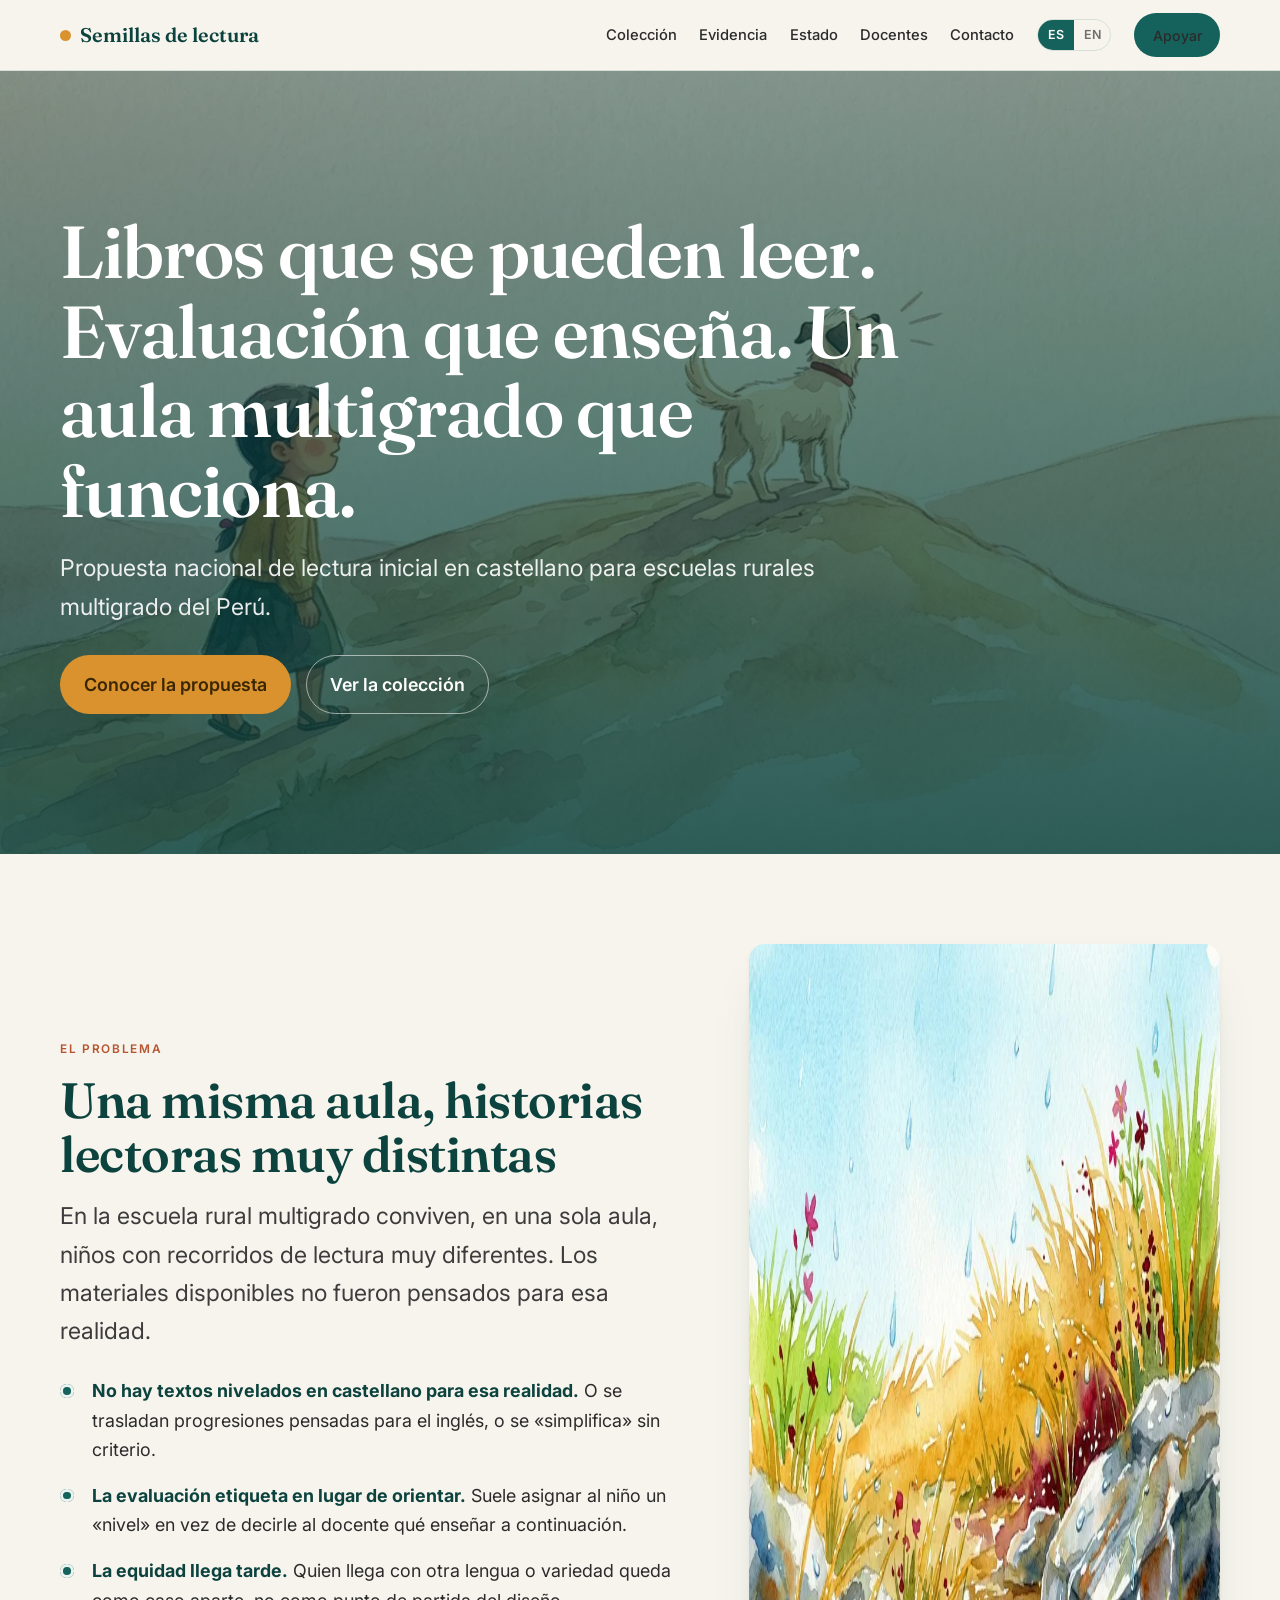
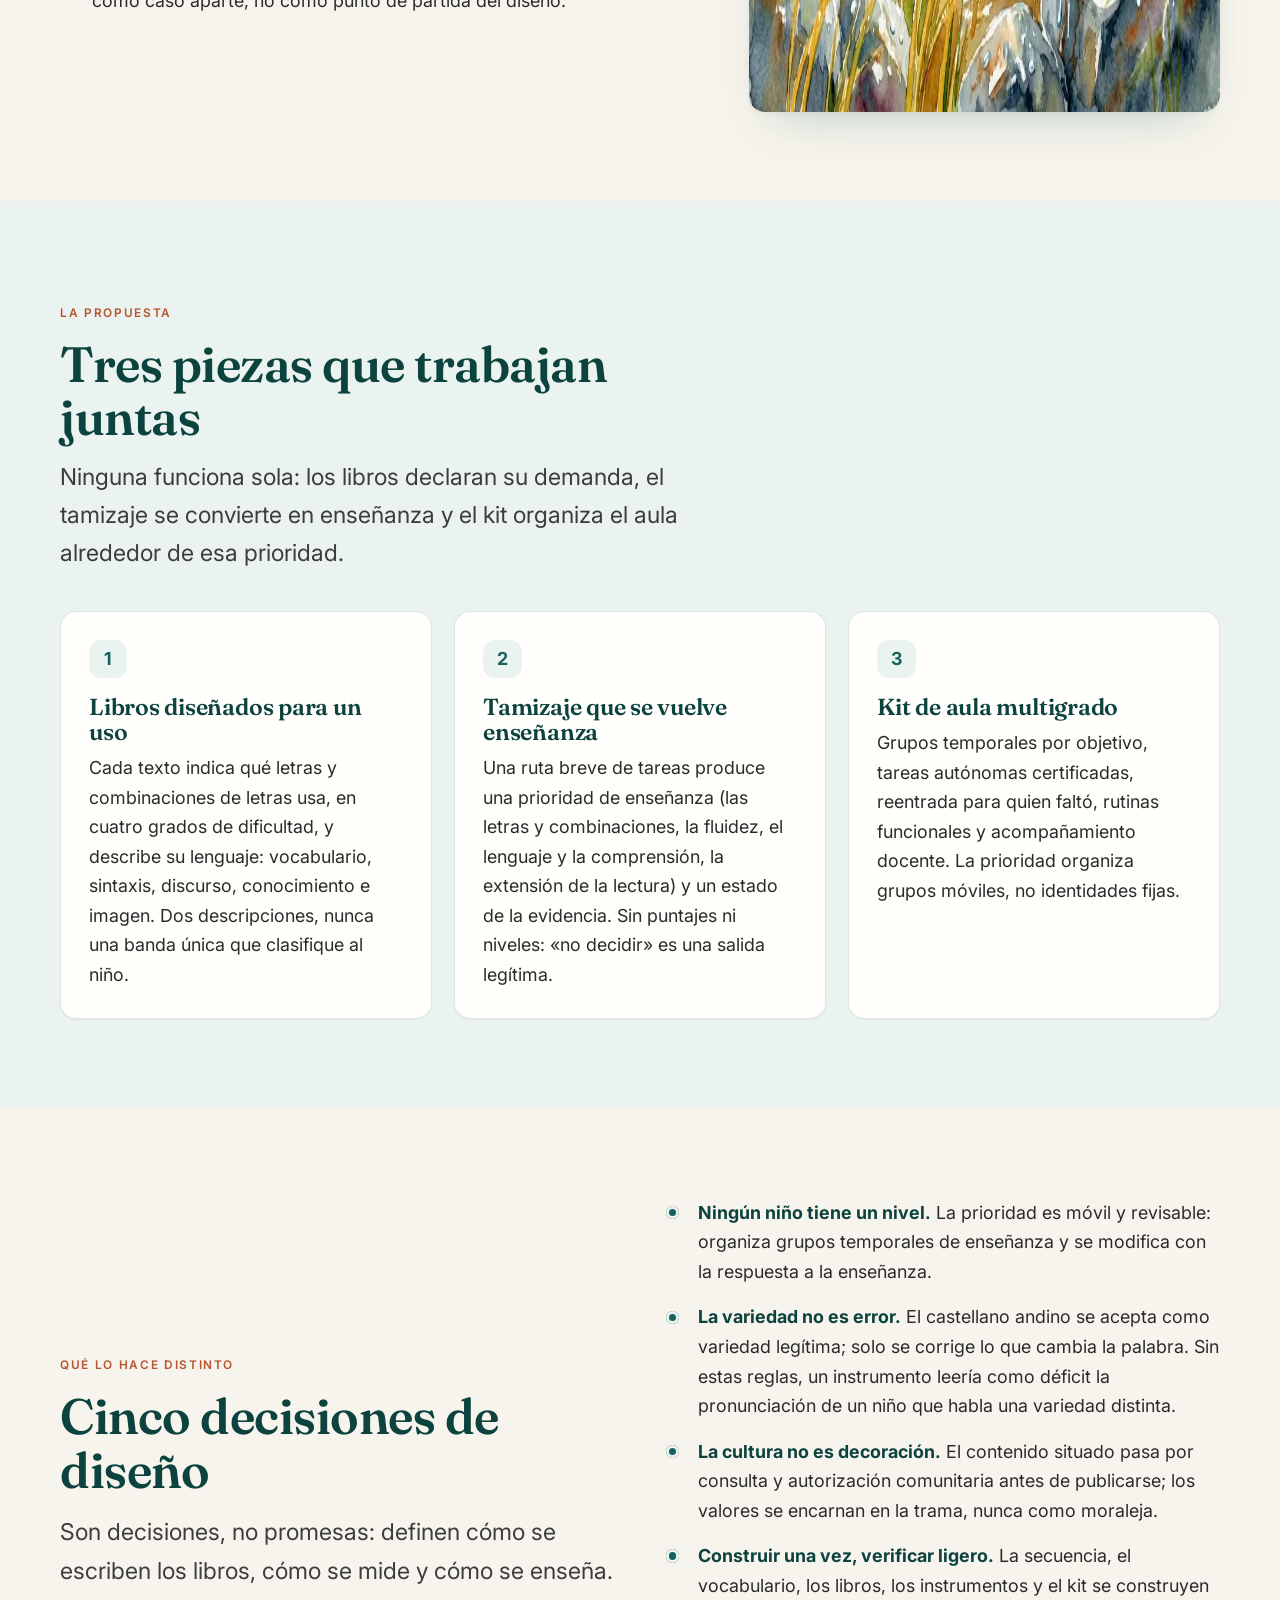
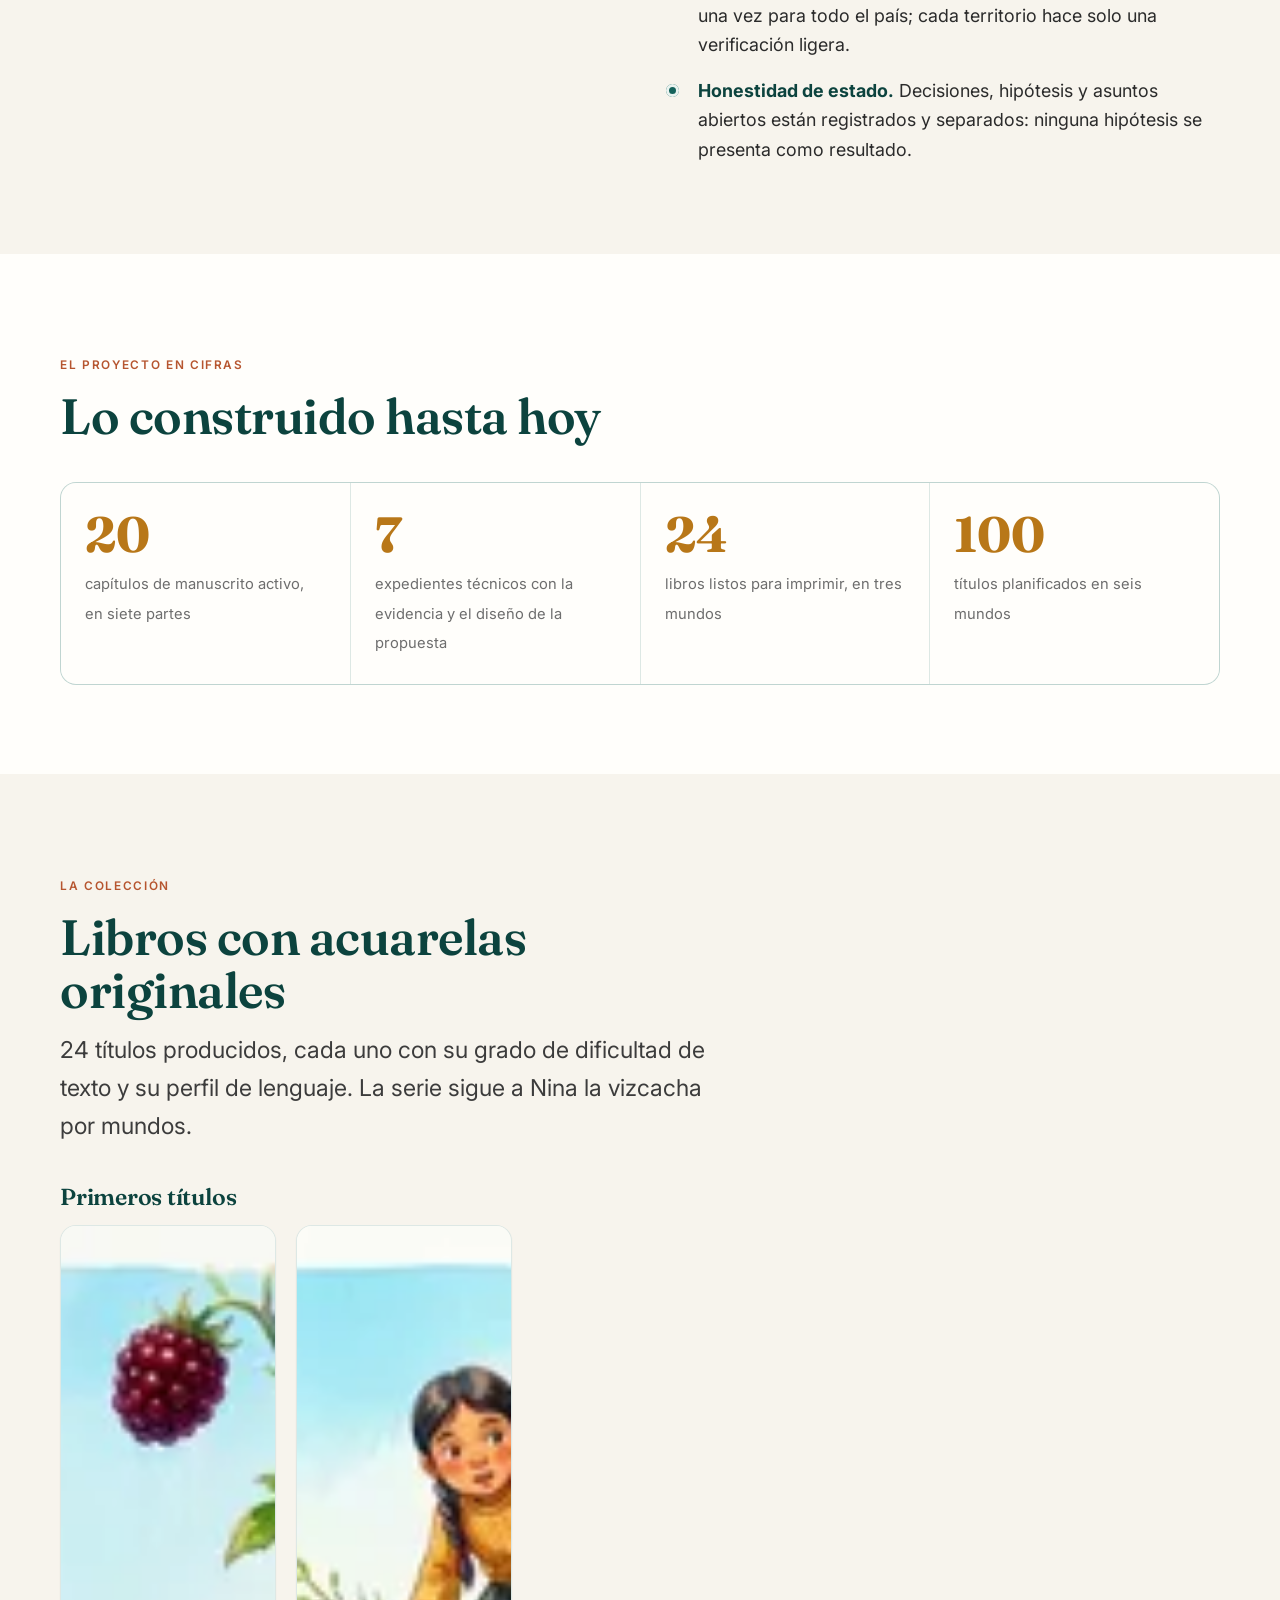
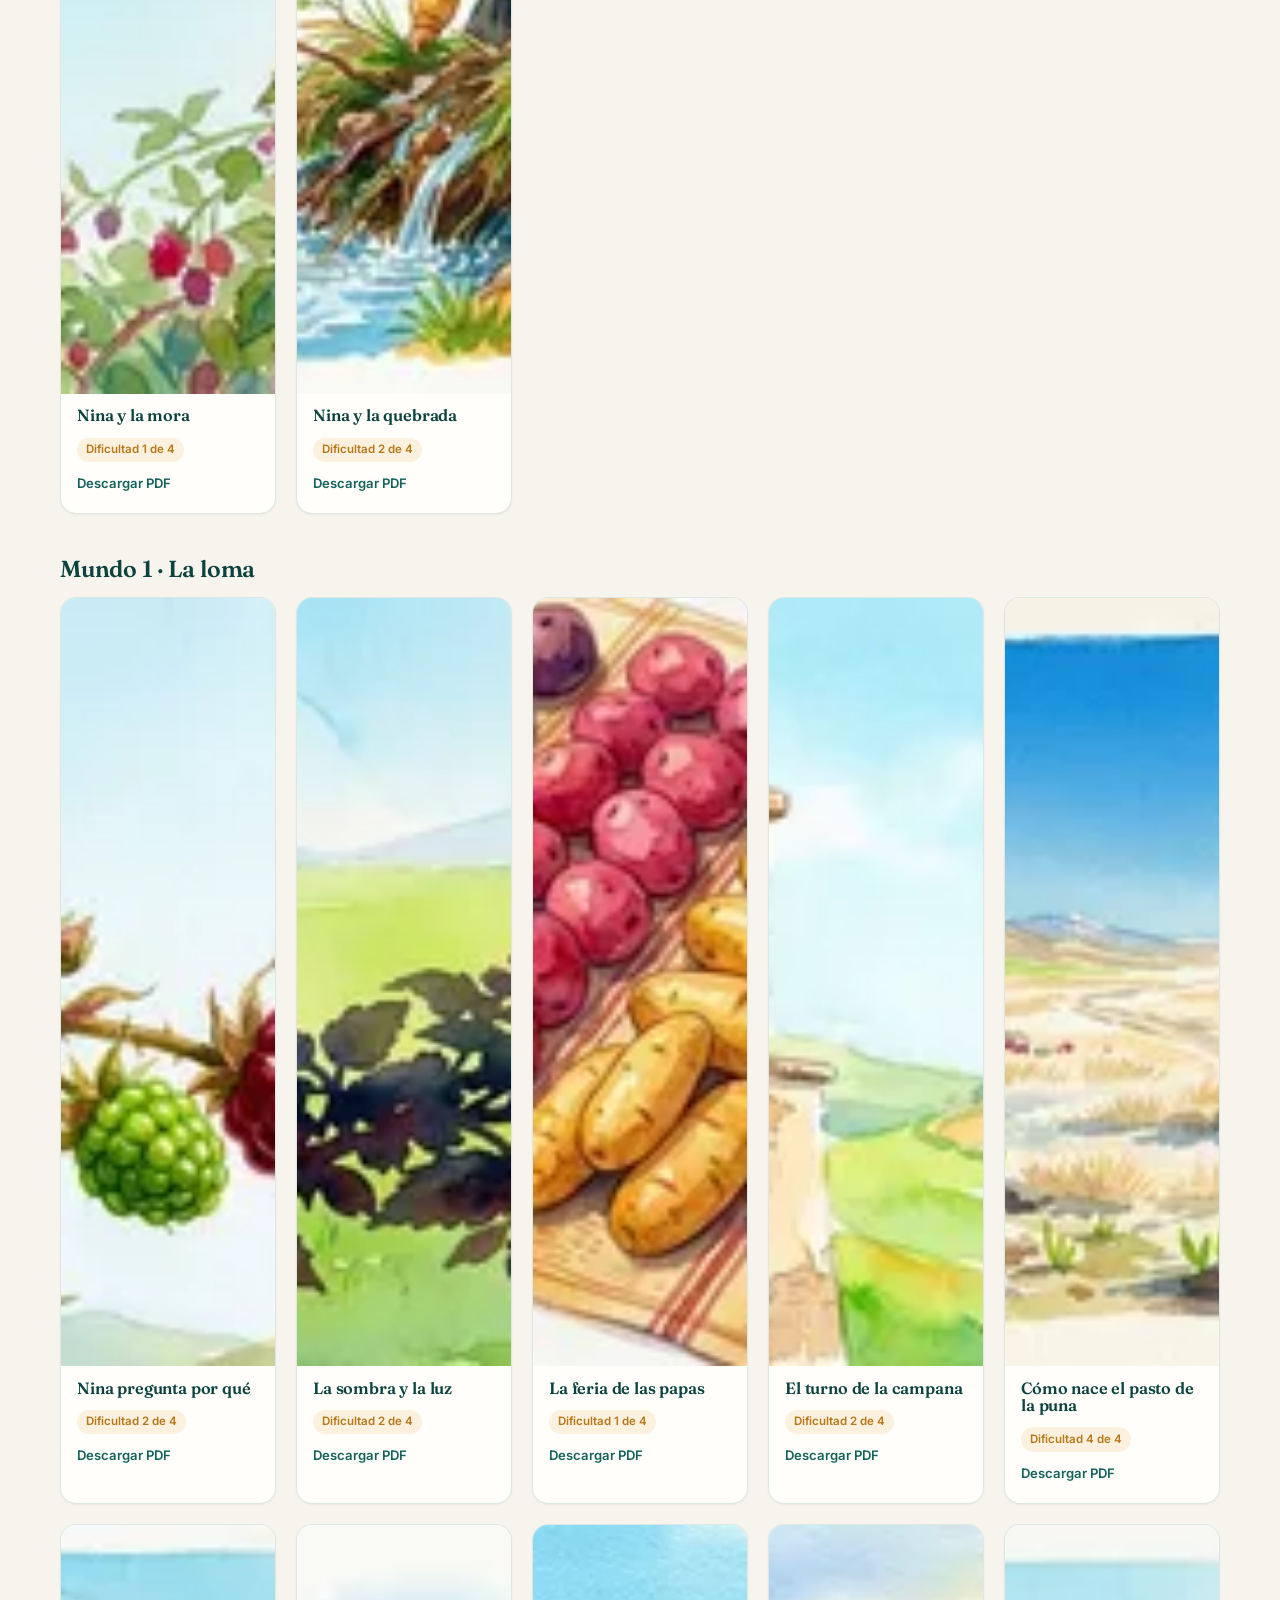
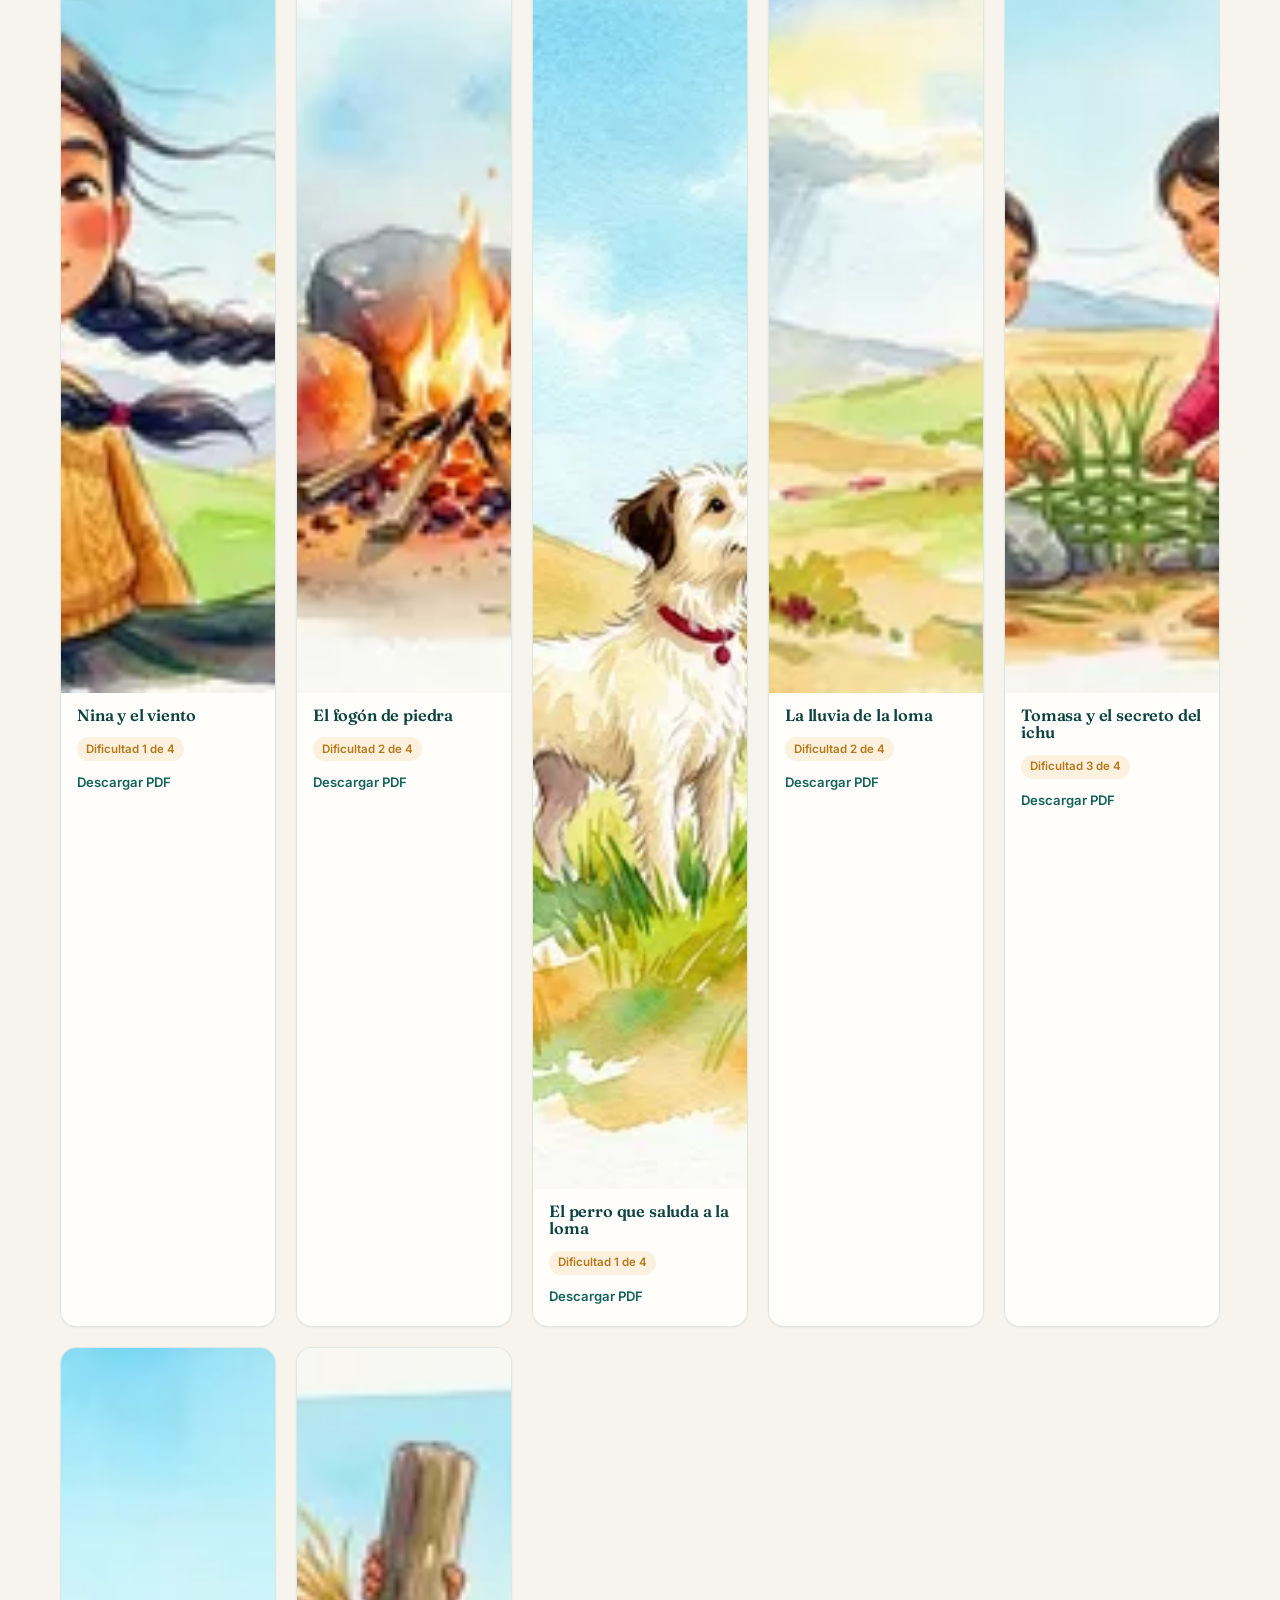
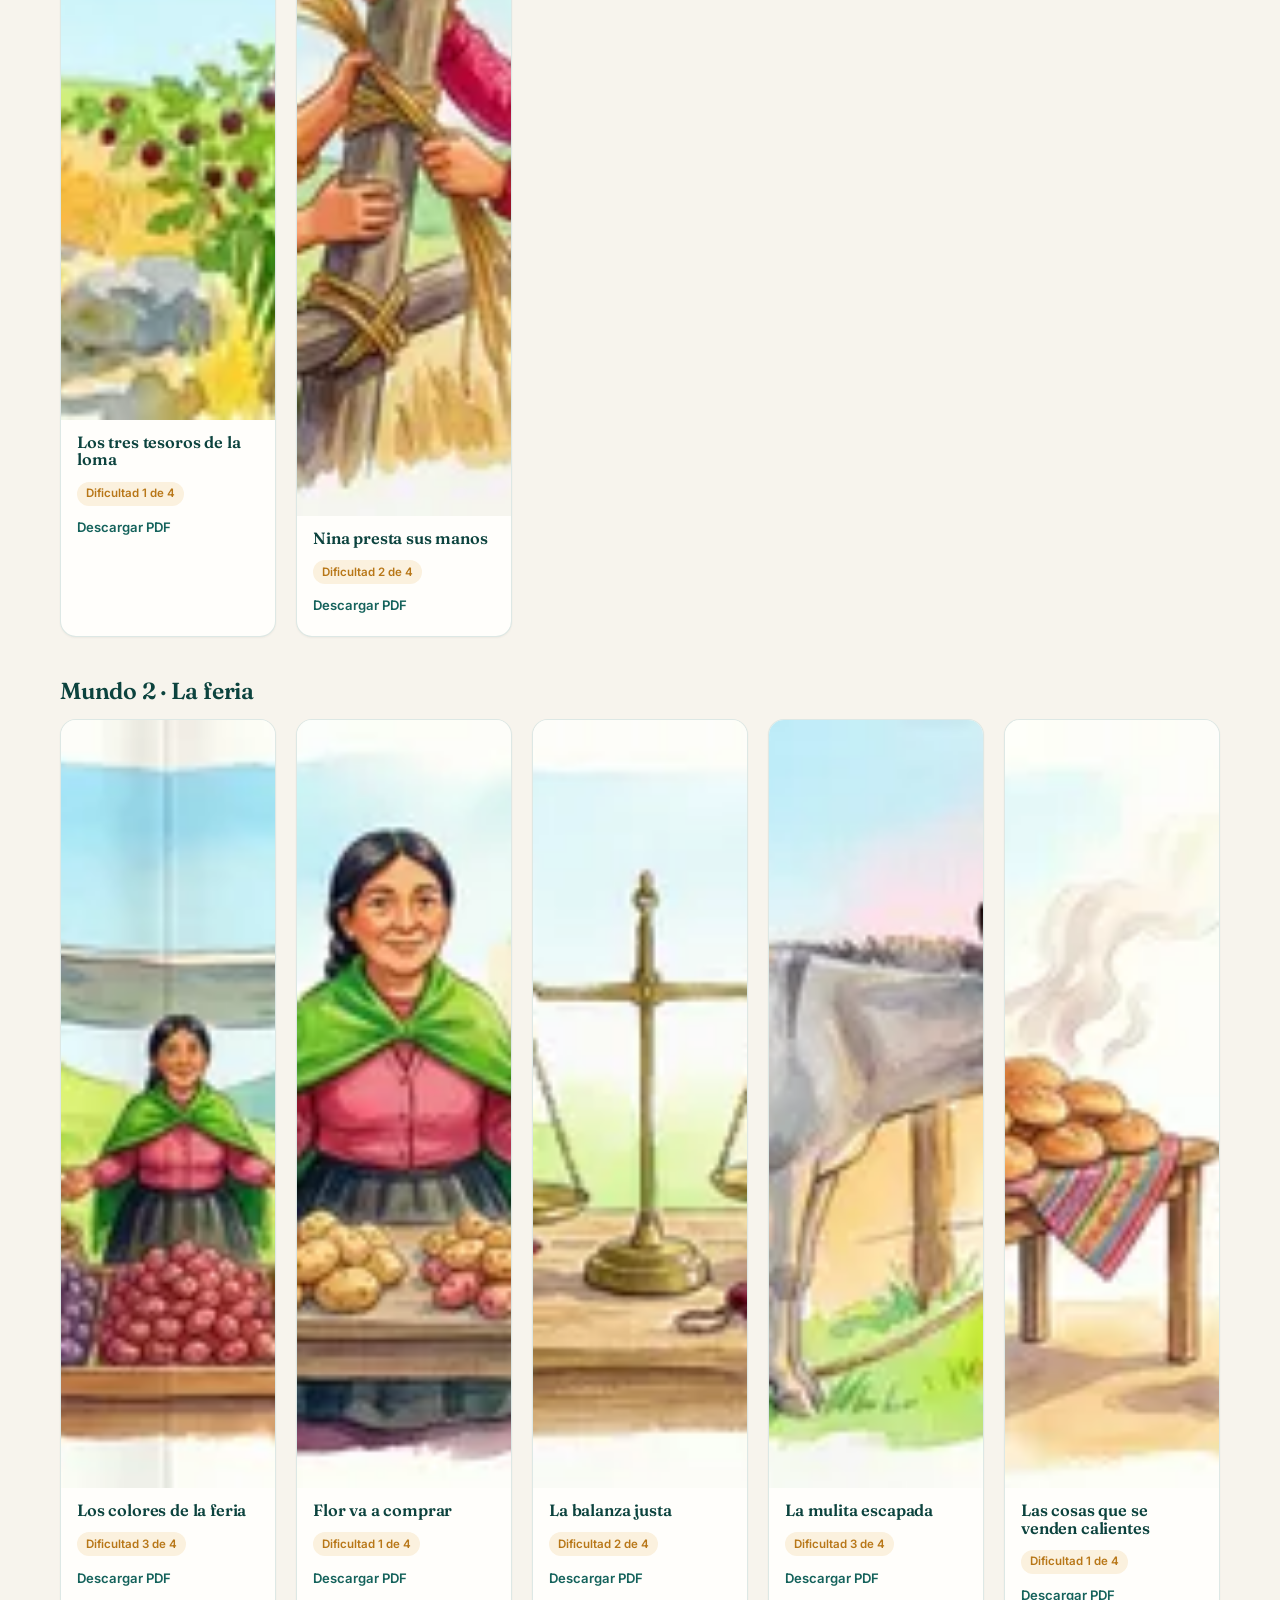
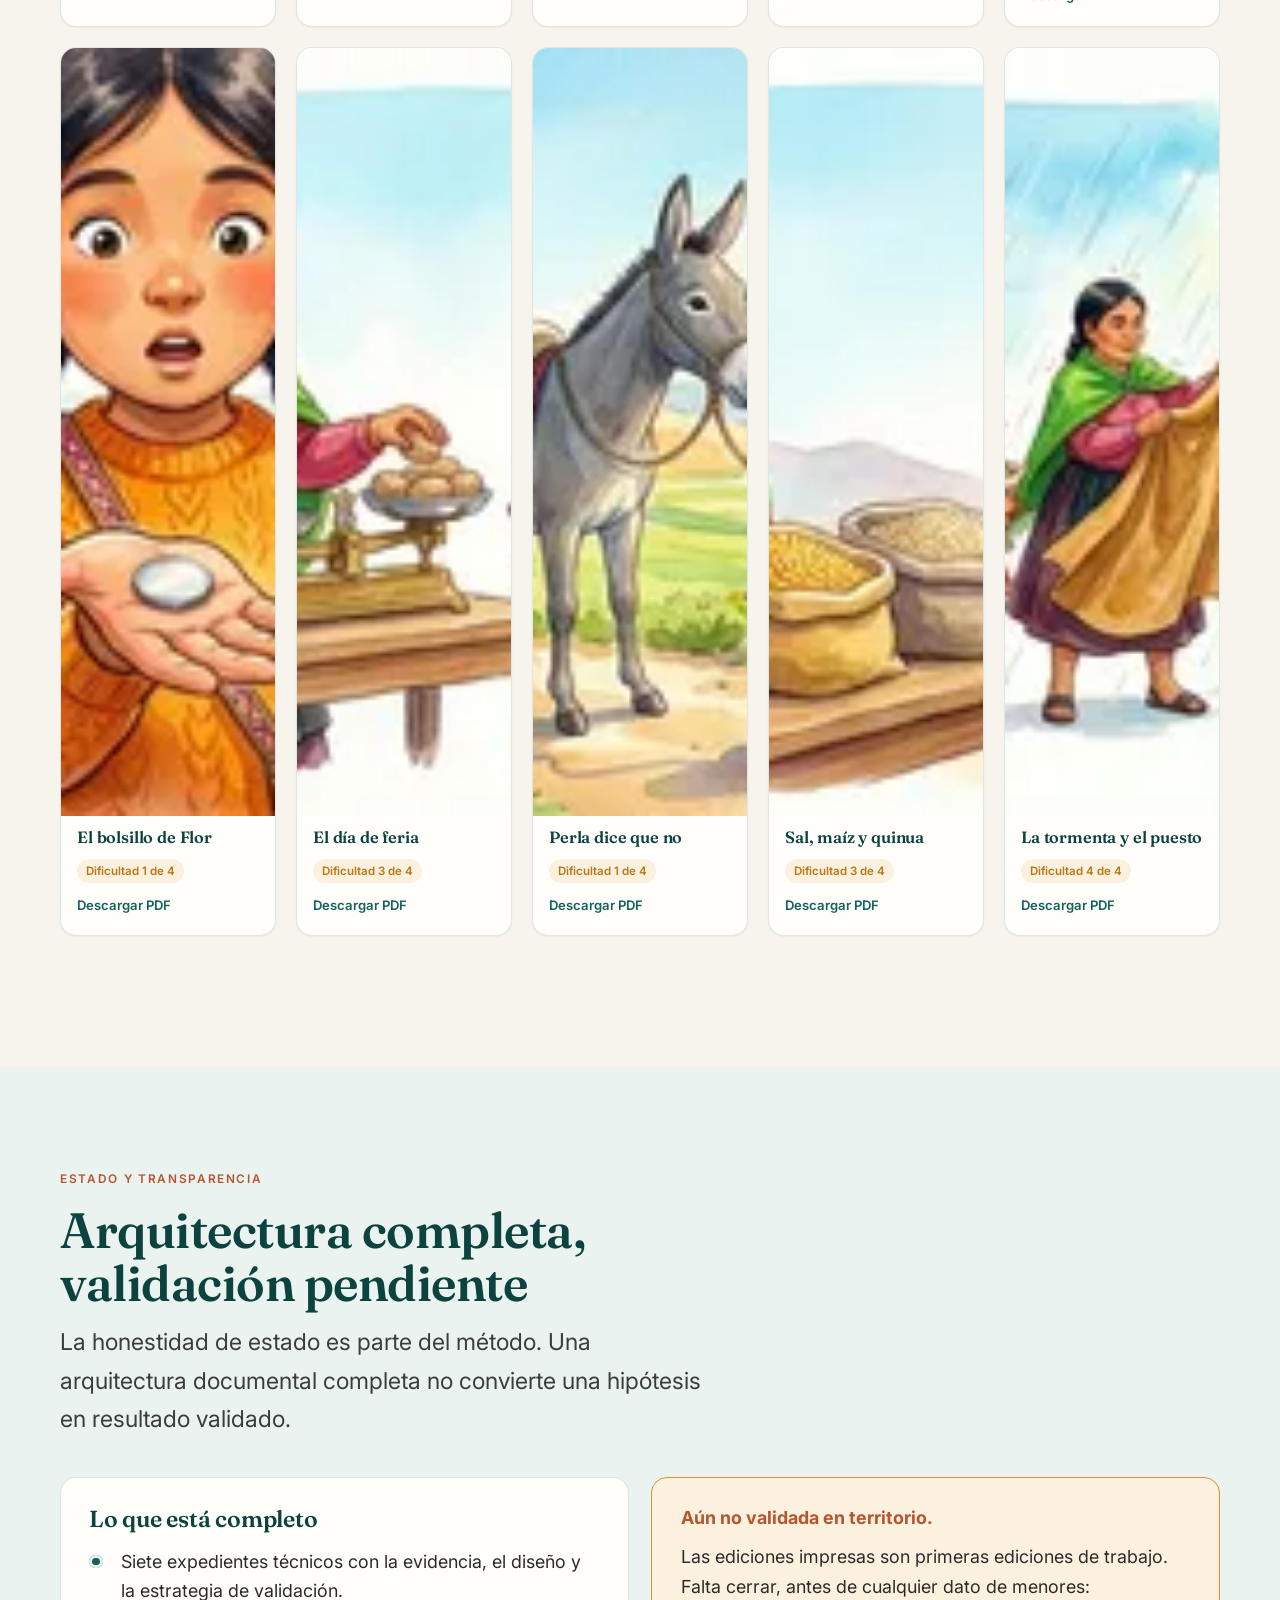
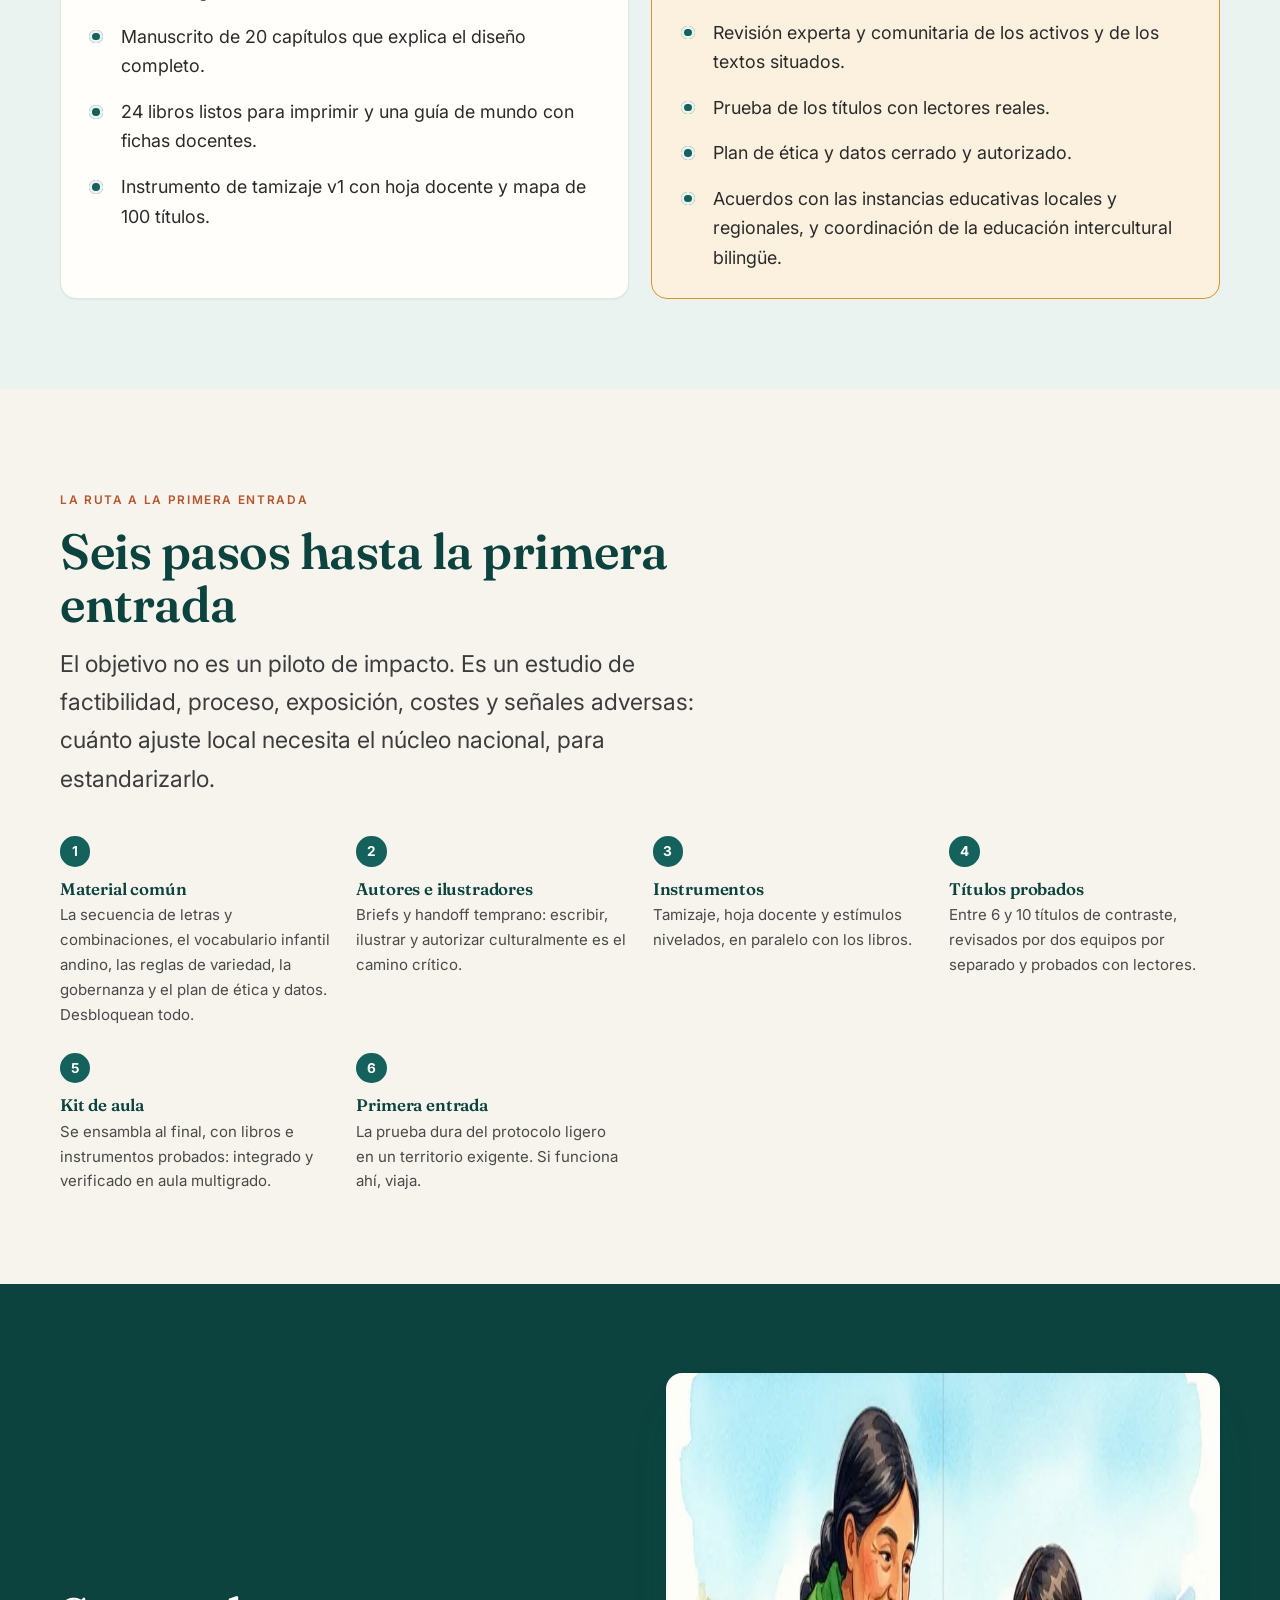
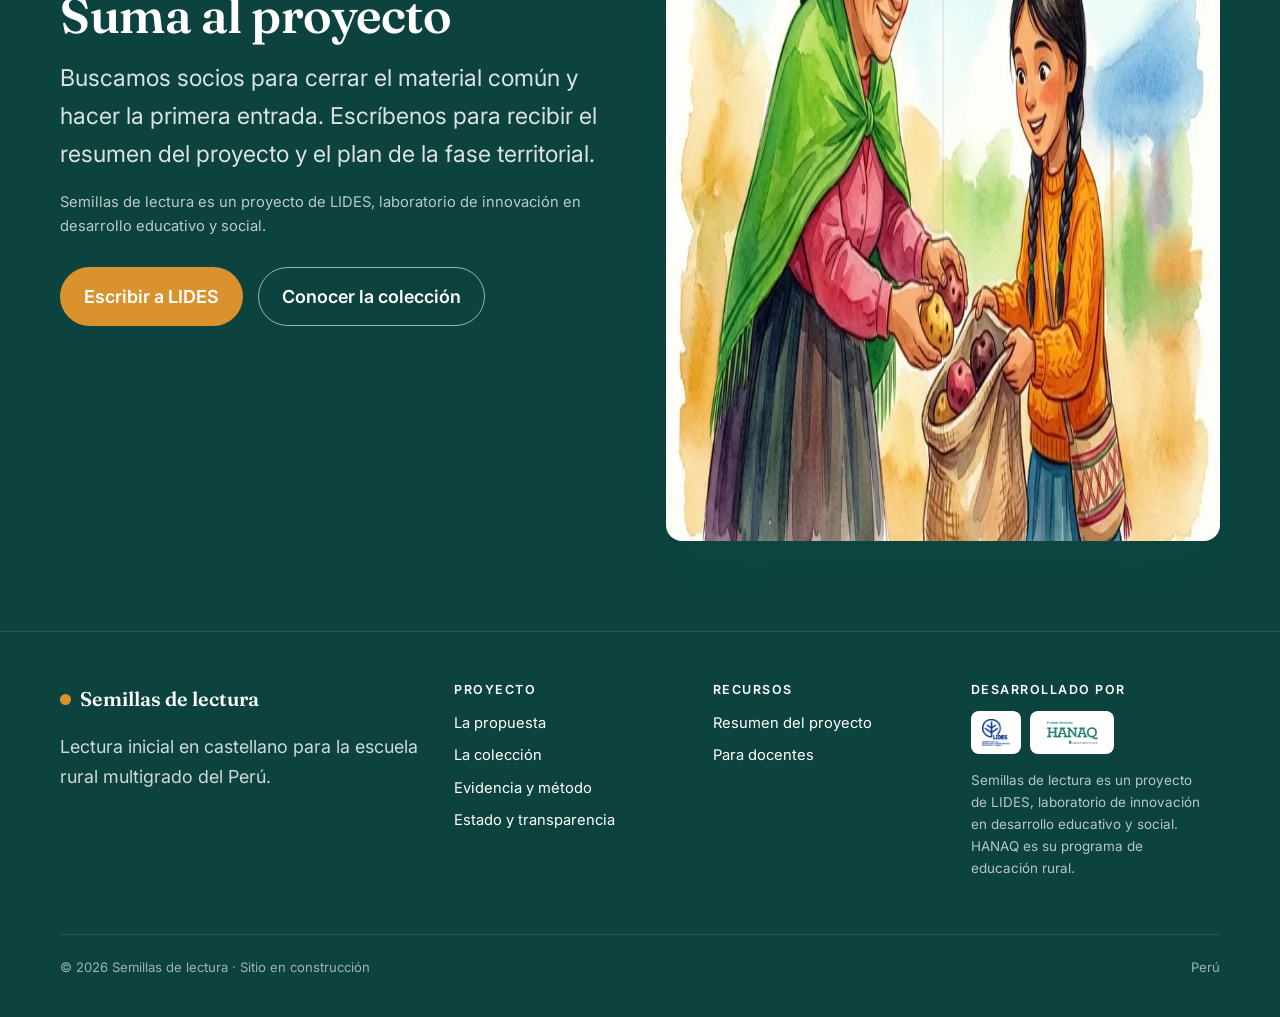
==== commit 8d1b33a8: "Actualiza sitio 2026-10-01 19:42" ====
--- a/index.html
+++ b/index.html
@@ -20,7 +20,7 @@
           enseña.
 </p> </div> <ul class="checks" data-reveal> <li><strong>Ningún niño tiene un nivel.</strong> La prioridad es móvil y revisable: organiza grupos temporales de enseñanza y se modifica con la respuesta a la enseñanza.</li><li><strong>La variedad no es error.</strong> El castellano andino se acepta como variedad legítima; solo se corrige lo que cambia la palabra. Sin estas reglas, un instrumento leería como déficit la pronunciación de un niño que habla una variedad distinta.</li><li><strong>La cultura no es decoración.</strong> El contenido situado pasa por consulta y autorización comunitaria antes de publicarse; los valores se encarnan en la trama, nunca como moraleja.</li><li><strong>Construir una vez, verificar ligero.</strong> La secuencia, el vocabulario, los libros, los instrumentos y el kit se construyen una vez para todo el país; cada territorio hace solo una verificación ligera.</li><li><strong>Honestidad de estado.</strong> Decisiones, hipótesis y asuntos abiertos están registrados y separados: ninguna hipótesis se presenta como resultado.</li> </ul> </div> </section> <section class="section section--papel2"> <div class="wrap"> <div class="section-head" data-reveal> <p class="eyebrow">El proyecto en cifras</p> <h2>Lo construido hasta hoy</h2> </div> <div class="stats" data-reveal> <div class="stat"> <b>20</b> <span>capítulos de manuscrito activo, en siete partes</span> </div><div class="stat"> <b>7</b> <span>expedientes técnicos con la evidencia y el diseño de la propuesta</span> </div><div class="stat"> <b>24</b> <span>libros listos para imprimir, en tres mundos</span> </div><div class="stat"> <b>100</b> <span>títulos planificados en seis mundos</span> </div> </div> </div> </section> <section class="section" id="coleccion"> <div class="wrap"> <div class="section-head" data-reveal> <p class="eyebrow">La colección</p> <h2>Libros con acuarelas originales</h2> <p class="lead"> 24 títulos producidos, cada uno con su grado de dificultad de texto y su
           perfil de lenguaje. La serie sigue a Nina la vizcacha por mundos.
-</p> </div> <div class="books-group" data-reveal data-astro-cid-faalltie><h3 data-astro-cid-faalltie>Primeros títulos</h3><div class="books" data-astro-cid-faalltie><article class="book" data-astro-cid-faalltie><img src="/_astro/t01-e2.sLxuj5t8_15q7Nx.webp" srcset="/_astro/t01-e2.sLxuj5t8_RbbiI.webp 300w, /_astro/t01-e2.sLxuj5t8_1Rnuko.webp 600w" alt="Portada de Nina y la mora" sizes="(max-width: 700px) 45vw, 220px" data-astro-cid-faalltie="true" loading="lazy" decoding="async" fetchpriority="auto" width="1408" height="768"><div class="book__meta" data-astro-cid-faalltie><h4 data-astro-cid-faalltie>Nina y la mora</h4><span class="badge" data-astro-cid-faalltie>Dificultad1de 4</span><a class="book__dl" href="/descargas/libros/t01-nina-y-la-mora.pdf" download data-astro-cid-faalltie>Descargar PDF</a></div></article><article class="book" data-astro-cid-faalltie><img src="/_astro/t03-e3.Bn-raiil_ZwWPAC.webp" srcset="/_astro/t03-e3.Bn-raiil_DXd2w.webp 300w, /_astro/t03-e3.Bn-raiil_1Eaw4c.webp 600w" alt="Portada de Nina y la quebrada" sizes="(max-width: 700px) 45vw, 220px" data-astro-cid-faalltie="true" loading="lazy" decoding="async" fetchpriority="auto" width="1408" height="768"><div class="book__meta" data-astro-cid-faalltie><h4 data-astro-cid-faalltie>Nina y la quebrada</h4><span class="badge" data-astro-cid-faalltie>Dificultad2de 4</span><a class="book__dl" href="/descargas/libros/t03-nina-y-la-quebrada.pdf" download data-astro-cid-faalltie>Descargar PDF</a></div></article></div></div><div class="books-group" data-reveal data-astro-cid-faalltie><h3 data-astro-cid-faalltie>Mundo 1 · La loma</h3><div class="books" data-astro-cid-faalltie><article class="book" data-astro-cid-faalltie><img src="/_astro/w103-e2.fLUdlv_I_Z1RNAmy.webp" srcset="/_astro/w103-e2.fLUdlv_I_1c2yXV.webp 300w, /_astro/w103-e2.fLUdlv_I_Z1fdb8v.webp 600w" alt="Portada de Nina pregunta por qué" sizes="(max-width: 700px) 45vw, 220px" data-astro-cid-faalltie="true" loading="lazy" decoding="async" fetchpriority="auto" width="1408" height="768"><div class="book__meta" data-astro-cid-faalltie><h4 data-astro-cid-faalltie>Nina pregunta por qué</h4><span class="badge" data-astro-cid-faalltie>Dificultad2de 4</span><a class="book__dl" href="/descargas/libros/w103-nina-pregunta-por-que.pdf" download data-astro-cid-faalltie>Descargar PDF</a></div></article><article class="book" data-astro-cid-faalltie><img src="/_astro/w104-e3.R_a1YE_q_Z2hXkfQ.webp" srcset="/_astro/w104-e3.R_a1YE_q_2agpoy.webp 300w, /_astro/w104-e3.R_a1YE_q_ZgYkHS.webp 600w" alt="Portada de La sombra y la luz" sizes="(max-width: 700px) 45vw, 220px" data-astro-cid-faalltie="true" loading="lazy" decoding="async" fetchpriority="auto" width="1408" height="768"><div class="book__meta" data-astro-cid-faalltie><h4 data-astro-cid-faalltie>La sombra y la luz</h4><span class="badge" data-astro-cid-faalltie>Dificultad2de 4</span><a class="book__dl" href="/descargas/libros/w104-la-sombra-y-la-luz.pdf" download data-astro-cid-faalltie>Descargar PDF</a></div></article><article class="book" data-astro-cid-faalltie><img src="/_astro/w105-e2.Df4O6lzq_1nePKT.webp" srcset="/_astro/w105-e2.Df4O6lzq_Z2iFlyg.webp 300w, /_astro/w105-e2.Df4O6lzq_kg28e.webp 600w" alt="Portada de La feria de las papas" sizes="(max-width: 700px) 45vw, 220px" data-astro-cid-faalltie="true" loading="lazy" decoding="async" fetchpriority="auto" width="1408" height="768"><div class="book__meta" data-astro-cid-faalltie><h4 data-astro-cid-faalltie>La feria de las papas</h4><span class="badge" data-astro-cid-faalltie>Dificultad1de 4</span><a class="book__dl" href="/descargas/libros/w105-la-feria-de-las-papas.pdf" download data-astro-cid-faalltie>Descargar PDF</a></div></article><article class="book" data-astro-cid-faalltie><img src="/_astro/w106-e1.AVZybhZU_ZyYQnu.webp" srcset="/_astro/w106-e1.AVZybhZU_Z22vcxj.webp 300w, /_astro/w106-e1.AVZybhZU_Aqb9b.webp 600w" alt="Portada de El turno de la campana" sizes="(max-width: 700px) 45vw, 220px" data-astro-cid-faalltie="true" loading="lazy" decoding="async" fetchpriority="auto" width="1408" height="768"><div class="book__meta" data-astro-cid-faalltie><h4 data-astro-cid-faalltie>El turno de la campana</h4><span class="badge" data-astro-cid-faalltie>Dificultad2de 4</span><a class="book__dl" href="/descargas/libros/w106-el-turno-de-la-campana.pdf" download data-astro-cid-faalltie>Descargar PDF</a></div></article><article class="book" data-astro-cid-faalltie><img src="/_astro/w107-e1.T4I17C34_ZMU4wg.webp" srcset="/_astro/w107-e1.T4I17C34_ZXainv.webp 300w, /_astro/w107-e1.T4I17C34_Z2mpus.webp 600w" alt="Portada de Cómo nace el pasto de la puna" sizes="(max-width: 700px) 45vw, 220px" data-astro-cid-faalltie="true" loading="lazy" decoding="async" fetchpriority="auto" width="1376" height="768"><div class="book__meta" data-astro-cid-faalltie><h4 data-astro-cid-faalltie>Cómo nace el pasto de la puna</h4><span class="badge" data-astro-cid-faalltie>Dificultad4de 4</span><a class="book__dl" href="/descargas/libros/w107-como-nace-el-pasto.pdf" download data-astro-cid-faalltie>Descargar PDF</a></div></article><article class="book" data-astro-cid-faalltie><img src="/_astro/w108-e1.BvR2Yei-_Z1K8J2W.webp" srcset="/_astro/w108-e1.BvR2Yei-_Z1zNYDC.webp 300w, /_astro/w108-e1.BvR2Yei-_137o2R.webp 600w" alt="Portada de Nina y el viento" sizes="(max-width: 700px) 45vw, 220px" data-astro-cid-faalltie="true" loading="lazy" decoding="async" fetchpriority="auto" width="1408" height="768"><div class="book__meta" data-astro-cid-faalltie><h4 data-astro-cid-faalltie>Nina y el viento</h4><span class="badge" data-astro-cid-faalltie>Dificultad1de 4</span><a class="book__dl" href="/descargas/libros/w108-nina-y-el-viento.pdf" download data-astro-cid-faalltie>Descargar PDF</a></div></article><article class="book" data-astro-cid-faalltie><img src="/_astro/w109-e2.fu4FG2HN_1CjPej.webp" srcset="/_astro/w109-e2.fu4FG2HN_Z6bGh.webp 300w, /_astro/w109-e2.fu4FG2HN_Z2rlVNI.webp 600w" alt="Portada de El fogón de piedra" sizes="(max-width: 700px) 45vw, 220px" data-astro-cid-faalltie="true" loading="lazy" decoding="async" fetchpriority="auto" width="1408" height="768"><div class="book__meta" data-astro-cid-faalltie><h4 data-astro-cid-faalltie>El fogón de piedra</h4><span class="badge" data-astro-cid-faalltie>Dificultad2de 4</span><a class="book__dl" href="/descargas/libros/w109-el-fogon-de-piedra.pdf" download data-astro-cid-faalltie>Descargar PDF</a></div></article><article class="book" data-astro-cid-faalltie><img src="/_astro/w110-e1.D6E14DRG_hHww2.webp" srcset="/_astro/w110-e1.D6E14DRG_Z1yFc9W.webp 300w, /_astro/w110-e1.D6E14DRG_1hmWuc.webp 600w" alt="Portada de El perro que saluda a la loma" sizes="(max-width: 700px) 45vw, 220px" data-astro-cid-faalltie="true" loading="lazy" decoding="async" fetchpriority="auto" width="848" height="1264"><div class="book__meta" data-astro-cid-faalltie><h4 data-astro-cid-faalltie>El perro que saluda a la loma</h4><span class="badge" data-astro-cid-faalltie>Dificultad1de 4</span><a class="book__dl" href="/descargas/libros/w110-el-perro-que-saluda.pdf" download data-astro-cid-faalltie>Descargar PDF</a></div></article><article class="book" data-astro-cid-faalltie><img src="/_astro/w111-e1.CtER88pp_1R3Mps.webp" srcset="/_astro/w111-e1.CtER88pp_U9Hvu.webp 300w, /_astro/w111-e1.CtER88pp_1PWAox.webp 600w" alt="Portada de La lluvia de la loma" sizes="(max-width: 700px) 45vw, 220px" data-astro-cid-faalltie="true" loading="lazy" decoding="async" fetchpriority="auto" width="1376" height="768"><div class="book__meta" data-astro-cid-faalltie><h4 data-astro-cid-faalltie>La lluvia de la loma</h4><span class="badge" data-astro-cid-faalltie>Dificultad2de 4</span><a class="book__dl" href="/descargas/libros/w111-la-lluvia-de-la-loma.pdf" download data-astro-cid-faalltie>Descargar PDF</a></div></article><article class="book" data-astro-cid-faalltie><img src="/_astro/w112-e3.Cd_GBD3k_Z1LXmR.webp" srcset="/_astro/w112-e3.Cd_GBD3k_2eIkcw.webp 300w, /_astro/w112-e3.Cd_GBD3k_ZcwpTU.webp 600w" alt="Portada de Tomasa y el secreto del ichu" sizes="(max-width: 700px) 45vw, 220px" data-astro-cid-faalltie="true" loading="lazy" decoding="async" fetchpriority="auto" width="1408" height="768"><div class="book__meta" data-astro-cid-faalltie><h4 data-astro-cid-faalltie>Tomasa y el secreto del ichu</h4><span class="badge" data-astro-cid-faalltie>Dificultad3de 4</span><a class="book__dl" href="/descargas/libros/w112-tomasa-y-el-ichu.pdf" download data-astro-cid-faalltie>Descargar PDF</a></div></article><article class="book" data-astro-cid-faalltie><img src="/_astro/w113-e1.BZIQTtIN_2awHPX.webp" srcset="/_astro/w113-e1.BZIQTtIN_1RCTyQ.webp 300w, /_astro/w113-e1.BZIQTtIN_uqyEO.webp 600w" alt="Portada de Los tres tesoros de la loma" sizes="(max-width: 700px) 45vw, 220px" data-astro-cid-faalltie="true" loading="lazy" decoding="async" fetchpriority="auto" width="1584" height="672"><div class="book__meta" data-astro-cid-faalltie><h4 data-astro-cid-faalltie>Los tres tesoros de la loma</h4><span class="badge" data-astro-cid-faalltie>Dificultad1de 4</span><a class="book__dl" href="/descargas/libros/w113-los-tesoros-de-la-loma.pdf" download data-astro-cid-faalltie>Descargar PDF</a></div></article><article class="book" data-astro-cid-faalltie><img src="/_astro/w114-e3.BW_A-zri_DUTky.webp" srcset="/_astro/w114-e3.BW_A-zri_Z1F4XEt.webp 300w, /_astro/w114-e3.BW_A-zri_WQp21.webp 600w" alt="Portada de Nina presta sus manos" sizes="(max-width: 700px) 45vw, 220px" data-astro-cid-faalltie="true" loading="lazy" decoding="async" fetchpriority="auto" width="1408" height="768"><div class="book__meta" data-astro-cid-faalltie><h4 data-astro-cid-faalltie>Nina presta sus manos</h4><span class="badge" data-astro-cid-faalltie>Dificultad2de 4</span><a class="book__dl" href="/descargas/libros/w114-nina-presta-sus-manos.pdf" download data-astro-cid-faalltie>Descargar PDF</a></div></article></div></div><div class="books-group" data-reveal data-astro-cid-faalltie><h3 data-astro-cid-faalltie>Mundo 2 · La feria</h3><div class="books" data-astro-cid-faalltie><article class="book" data-astro-cid-faalltie><img src="/_astro/w201-e1.QCZhQMul_1CtIqF.webp" srcset="/_astro/w201-e1.QCZhQMul_ZY8dBL.webp 300w, /_astro/w201-e1.QCZhQMul_1DNa4I.webp 600w" alt="Portada de Los colores de la feria" sizes="(max-width: 700px) 45vw, 220px" data-astro-cid-faalltie="true" loading="lazy" decoding="async" fetchpriority="auto" width="1408" height="768"><div class="book__meta" data-astro-cid-faalltie><h4 data-astro-cid-faalltie>Los colores de la feria</h4><span class="badge" data-astro-cid-faalltie>Dificultad3de 4</span><a class="book__dl" href="/descargas/libros/w201-los-colores-de-la-feria.pdf" download data-astro-cid-faalltie>Descargar PDF</a></div></article><article class="book" data-astro-cid-faalltie><img src="/_astro/w202-e2.CMrBh3ew_2bG06i.webp" srcset="/_astro/w202-e2.CMrBh3ew_Z2r5rrl.webp 300w, /_astro/w202-e2.CMrBh3ew_bPVf9.webp 600w" alt="Portada de Flor va a comprar" sizes="(max-width: 700px) 45vw, 220px" data-astro-cid-faalltie="true" loading="lazy" decoding="async" fetchpriority="auto" width="1408" height="768"><div class="book__meta" data-astro-cid-faalltie><h4 data-astro-cid-faalltie>Flor va a comprar</h4><span class="badge" data-astro-cid-faalltie>Dificultad1de 4</span><a class="book__dl" href="/descargas/libros/w202-flor-va-a-comprar.pdf" download data-astro-cid-faalltie>Descargar PDF</a></div></article><article class="book" data-astro-cid-faalltie><img src="/_astro/w203-e1.7yzkDyVJ_1PXMFQ.webp" srcset="/_astro/w203-e1.7yzkDyVJ_Yn1J1.webp 300w, /_astro/w203-e1.7yzkDyVJ_Z1rRInq.webp 600w" alt="Portada de La balanza justa" sizes="(max-width: 700px) 45vw, 220px" data-astro-cid-faalltie="true" loading="lazy" decoding="async" fetchpriority="auto" width="1408" height="768"><div class="book__meta" data-astro-cid-faalltie><h4 data-astro-cid-faalltie>La balanza justa</h4><span class="badge" data-astro-cid-faalltie>Dificultad2de 4</span><a class="book__dl" href="/descargas/libros/w203-la-balanza-justa.pdf" download data-astro-cid-faalltie>Descargar PDF</a></div></article><article class="book" data-astro-cid-faalltie><img src="/_astro/w204-e1.b86aSP2d_2ibm15.webp" srcset="/_astro/w204-e1.b86aSP2d_venCR.webp 300w, /_astro/w204-e1.b86aSP2d_Z1V1mtz.webp 600w" alt="Portada de La mulita escapada" sizes="(max-width: 700px) 45vw, 220px" data-astro-cid-faalltie="true" loading="lazy" decoding="async" fetchpriority="auto" width="1408" height="768"><div class="book__meta" data-astro-cid-faalltie><h4 data-astro-cid-faalltie>La mulita escapada</h4><span class="badge" data-astro-cid-faalltie>Dificultad3de 4</span><a class="book__dl" href="/descargas/libros/w204-la-mulita-escapada.pdf" download data-astro-cid-faalltie>Descargar PDF</a></div></article><article class="book" data-astro-cid-faalltie><img src="/_astro/w205-e1.Km6_EWou_23s5Tm.webp" srcset="/_astro/w205-e1.Km6_EWou_1tMKsD.webp 300w, /_astro/w205-e1.Km6_EWou_ZWrYDN.webp 600w" alt="Portada de Las cosas que se venden calientes" sizes="(max-width: 700px) 45vw, 220px" data-astro-cid-faalltie="true" loading="lazy" decoding="async" fetchpriority="auto" width="1408" height="768"><div class="book__meta" data-astro-cid-faalltie><h4 data-astro-cid-faalltie>Las cosas que se venden calientes</h4><span class="badge" data-astro-cid-faalltie>Dificultad1de 4</span><a class="book__dl" href="/descargas/libros/w205-las-cosas-calientes.pdf" download data-astro-cid-faalltie>Descargar PDF</a></div></article><article class="book" data-astro-cid-faalltie><img src="/_astro/w206-e2.CMnE1egJ_jD8Aw.webp" srcset="/_astro/w206-e2.CMnE1egJ_16mJYe.webp 300w, /_astro/w206-e2.CMnE1egJ_Z1kS08d.webp 600w" alt="Portada de El bolsillo de Flor" sizes="(max-width: 700px) 45vw, 220px" data-astro-cid-faalltie="true" loading="lazy" decoding="async" fetchpriority="auto" width="1408" height="768"><div class="book__meta" data-astro-cid-faalltie><h4 data-astro-cid-faalltie>El bolsillo de Flor</h4><span class="badge" data-astro-cid-faalltie>Dificultad1de 4</span><a class="book__dl" href="/descargas/libros/w206-el-bolsillo-de-flor.pdf" download data-astro-cid-faalltie>Descargar PDF</a></div></article><article class="book" data-astro-cid-faalltie><img src="/_astro/w207-e2.Du_ltM51_e078h.webp" srcset="/_astro/w207-e2.Du_ltM51_1KddCd.webp 300w, /_astro/w207-e2.Du_ltM51_ZG2wue.webp 600w" alt="Portada de El día de feria" sizes="(max-width: 700px) 45vw, 220px" data-astro-cid-faalltie="true" loading="lazy" decoding="async" fetchpriority="auto" width="1408" height="768"><div class="book__meta" data-astro-cid-faalltie><h4 data-astro-cid-faalltie>El día de feria</h4><span class="badge" data-astro-cid-faalltie>Dificultad3de 4</span><a class="book__dl" href="/descargas/libros/w207-el-dia-de-feria.pdf" download data-astro-cid-faalltie>Descargar PDF</a></div></article><article class="book" data-astro-cid-faalltie><img src="/_astro/w208-e1.C6i0ZL9q_Z1yROrA.webp" srcset="/_astro/w208-e1.C6i0ZL9q_HCDzg.webp 300w, /_astro/w208-e1.C6i0ZL9q_Z1IC6xb.webp 600w" alt="Portada de Perla dice que no" sizes="(max-width: 700px) 45vw, 220px" data-astro-cid-faalltie="true" loading="lazy" decoding="async" fetchpriority="auto" width="1408" height="768"><div class="book__meta" data-astro-cid-faalltie><h4 data-astro-cid-faalltie>Perla dice que no</h4><span class="badge" data-astro-cid-faalltie>Dificultad1de 4</span><a class="book__dl" href="/descargas/libros/w208-perla-dice-que-no.pdf" download data-astro-cid-faalltie>Descargar PDF</a></div></article><article class="book" data-astro-cid-faalltie><img src="/_astro/w209-e1.CCYPAaVN_ZR4S33.webp" srcset="/_astro/w209-e1.CCYPAaVN_Z1I50dG.webp 300w, /_astro/w209-e1.CCYPAaVN_TQnsN.webp 600w" alt="Portada de Sal, maíz y quinua" sizes="(max-width: 700px) 45vw, 220px" data-astro-cid-faalltie="true" loading="lazy" decoding="async" fetchpriority="auto" width="1408" height="768"><div class="book__meta" data-astro-cid-faalltie><h4 data-astro-cid-faalltie>Sal, maíz y quinua</h4><span class="badge" data-astro-cid-faalltie>Dificultad3de 4</span><a class="book__dl" href="/descargas/libros/w209-sal-maiz-y-quinua.pdf" download data-astro-cid-faalltie>Descargar PDF</a></div></article><article class="book" data-astro-cid-faalltie><img src="/_astro/w210-e2.GAJZWziR_Z1GtYY5.webp" srcset="/_astro/w210-e2.GAJZWziR_2lrAaX.webp 300w, /_astro/w210-e2.GAJZWziR_Z5N9Vt.webp 600w" alt="Portada de La tormenta y el puesto" sizes="(max-width: 700px) 45vw, 220px" data-astro-cid-faalltie="true" loading="lazy" decoding="async" fetchpriority="auto" width="1408" height="768"><div class="book__meta" data-astro-cid-faalltie><h4 data-astro-cid-faalltie>La tormenta y el puesto</h4><span class="badge" data-astro-cid-faalltie>Dificultad4de 4</span><a class="book__dl" href="/descargas/libros/w210-la-tormenta-y-el-puesto.pdf" download data-astro-cid-faalltie>Descargar PDF</a></div></article></div></div> </div> </section> <section class="section section--tint" id="estado"> <div class="wrap"> <div class="section-head" data-reveal> <p class="eyebrow">Estado y transparencia</p> <h2>Arquitectura completa, validación pendiente</h2> <p class="lead">
+</p> </div> <div class="books-group" data-reveal data-astro-cid-faalltie><h3 data-astro-cid-faalltie>Primeros títulos</h3><div class="books" data-astro-cid-faalltie><article class="book" data-astro-cid-faalltie><img src="/_astro/t01-e2.sLxuj5t8_15q7Nx.webp" srcset="/_astro/t01-e2.sLxuj5t8_RbbiI.webp 300w, /_astro/t01-e2.sLxuj5t8_1Rnuko.webp 600w" alt="Portada de Nina y la mora" sizes="(max-width: 700px) 45vw, 220px" data-astro-cid-faalltie="true" loading="lazy" decoding="async" fetchpriority="auto" width="1408" height="768"><div class="book__meta" data-astro-cid-faalltie><h4 data-astro-cid-faalltie>Nina y la mora</h4><span class="badge" data-astro-cid-faalltie>Dificultad 1 de 4</span><a class="book__dl" href="/descargas/libros/t01-nina-y-la-mora.pdf" download data-astro-cid-faalltie>Descargar PDF</a></div></article><article class="book" data-astro-cid-faalltie><img src="/_astro/t03-e3.Bn-raiil_ZwWPAC.webp" srcset="/_astro/t03-e3.Bn-raiil_DXd2w.webp 300w, /_astro/t03-e3.Bn-raiil_1Eaw4c.webp 600w" alt="Portada de Nina y la quebrada" sizes="(max-width: 700px) 45vw, 220px" data-astro-cid-faalltie="true" loading="lazy" decoding="async" fetchpriority="auto" width="1408" height="768"><div class="book__meta" data-astro-cid-faalltie><h4 data-astro-cid-faalltie>Nina y la quebrada</h4><span class="badge" data-astro-cid-faalltie>Dificultad 2 de 4</span><a class="book__dl" href="/descargas/libros/t03-nina-y-la-quebrada.pdf" download data-astro-cid-faalltie>Descargar PDF</a></div></article></div></div><div class="books-group" data-reveal data-astro-cid-faalltie><h3 data-astro-cid-faalltie>Mundo 1 · La loma</h3><div class="books" data-astro-cid-faalltie><article class="book" data-astro-cid-faalltie><img src="/_astro/w103-e2.fLUdlv_I_Z1RNAmy.webp" srcset="/_astro/w103-e2.fLUdlv_I_1c2yXV.webp 300w, /_astro/w103-e2.fLUdlv_I_Z1fdb8v.webp 600w" alt="Portada de Nina pregunta por qué" sizes="(max-width: 700px) 45vw, 220px" data-astro-cid-faalltie="true" loading="lazy" decoding="async" fetchpriority="auto" width="1408" height="768"><div class="book__meta" data-astro-cid-faalltie><h4 data-astro-cid-faalltie>Nina pregunta por qué</h4><span class="badge" data-astro-cid-faalltie>Dificultad 2 de 4</span><a class="book__dl" href="/descargas/libros/w103-nina-pregunta-por-que.pdf" download data-astro-cid-faalltie>Descargar PDF</a></div></article><article class="book" data-astro-cid-faalltie><img src="/_astro/w104-e3.R_a1YE_q_Z2hXkfQ.webp" srcset="/_astro/w104-e3.R_a1YE_q_2agpoy.webp 300w, /_astro/w104-e3.R_a1YE_q_ZgYkHS.webp 600w" alt="Portada de La sombra y la luz" sizes="(max-width: 700px) 45vw, 220px" data-astro-cid-faalltie="true" loading="lazy" decoding="async" fetchpriority="auto" width="1408" height="768"><div class="book__meta" data-astro-cid-faalltie><h4 data-astro-cid-faalltie>La sombra y la luz</h4><span class="badge" data-astro-cid-faalltie>Dificultad 2 de 4</span><a class="book__dl" href="/descargas/libros/w104-la-sombra-y-la-luz.pdf" download data-astro-cid-faalltie>Descargar PDF</a></div></article><article class="book" data-astro-cid-faalltie><img src="/_astro/w105-e2.Df4O6lzq_1nePKT.webp" srcset="/_astro/w105-e2.Df4O6lzq_Z2iFlyg.webp 300w, /_astro/w105-e2.Df4O6lzq_kg28e.webp 600w" alt="Portada de La feria de las papas" sizes="(max-width: 700px) 45vw, 220px" data-astro-cid-faalltie="true" loading="lazy" decoding="async" fetchpriority="auto" width="1408" height="768"><div class="book__meta" data-astro-cid-faalltie><h4 data-astro-cid-faalltie>La feria de las papas</h4><span class="badge" data-astro-cid-faalltie>Dificultad 1 de 4</span><a class="book__dl" href="/descargas/libros/w105-la-feria-de-las-papas.pdf" download data-astro-cid-faalltie>Descargar PDF</a></div></article><article class="book" data-astro-cid-faalltie><img src="/_astro/w106-e1.AVZybhZU_ZyYQnu.webp" srcset="/_astro/w106-e1.AVZybhZU_Z22vcxj.webp 300w, /_astro/w106-e1.AVZybhZU_Aqb9b.webp 600w" alt="Portada de El turno de la campana" sizes="(max-width: 700px) 45vw, 220px" data-astro-cid-faalltie="true" loading="lazy" decoding="async" fetchpriority="auto" width="1408" height="768"><div class="book__meta" data-astro-cid-faalltie><h4 data-astro-cid-faalltie>El turno de la campana</h4><span class="badge" data-astro-cid-faalltie>Dificultad 2 de 4</span><a class="book__dl" href="/descargas/libros/w106-el-turno-de-la-campana.pdf" download data-astro-cid-faalltie>Descargar PDF</a></div></article><article class="book" data-astro-cid-faalltie><img src="/_astro/w107-e1.T4I17C34_ZMU4wg.webp" srcset="/_astro/w107-e1.T4I17C34_ZXainv.webp 300w, /_astro/w107-e1.T4I17C34_Z2mpus.webp 600w" alt="Portada de Cómo nace el pasto de la puna" sizes="(max-width: 700px) 45vw, 220px" data-astro-cid-faalltie="true" loading="lazy" decoding="async" fetchpriority="auto" width="1376" height="768"><div class="book__meta" data-astro-cid-faalltie><h4 data-astro-cid-faalltie>Cómo nace el pasto de la puna</h4><span class="badge" data-astro-cid-faalltie>Dificultad 4 de 4</span><a class="book__dl" href="/descargas/libros/w107-como-nace-el-pasto.pdf" download data-astro-cid-faalltie>Descargar PDF</a></div></article><article class="book" data-astro-cid-faalltie><img src="/_astro/w108-e1.BvR2Yei-_Z1K8J2W.webp" srcset="/_astro/w108-e1.BvR2Yei-_Z1zNYDC.webp 300w, /_astro/w108-e1.BvR2Yei-_137o2R.webp 600w" alt="Portada de Nina y el viento" sizes="(max-width: 700px) 45vw, 220px" data-astro-cid-faalltie="true" loading="lazy" decoding="async" fetchpriority="auto" width="1408" height="768"><div class="book__meta" data-astro-cid-faalltie><h4 data-astro-cid-faalltie>Nina y el viento</h4><span class="badge" data-astro-cid-faalltie>Dificultad 1 de 4</span><a class="book__dl" href="/descargas/libros/w108-nina-y-el-viento.pdf" download data-astro-cid-faalltie>Descargar PDF</a></div></article><article class="book" data-astro-cid-faalltie><img src="/_astro/w109-e2.fu4FG2HN_1CjPej.webp" srcset="/_astro/w109-e2.fu4FG2HN_Z6bGh.webp 300w, /_astro/w109-e2.fu4FG2HN_Z2rlVNI.webp 600w" alt="Portada de El fogón de piedra" sizes="(max-width: 700px) 45vw, 220px" data-astro-cid-faalltie="true" loading="lazy" decoding="async" fetchpriority="auto" width="1408" height="768"><div class="book__meta" data-astro-cid-faalltie><h4 data-astro-cid-faalltie>El fogón de piedra</h4><span class="badge" data-astro-cid-faalltie>Dificultad 2 de 4</span><a class="book__dl" href="/descargas/libros/w109-el-fogon-de-piedra.pdf" download data-astro-cid-faalltie>Descargar PDF</a></div></article><article class="book" data-astro-cid-faalltie><img src="/_astro/w110-e1.D6E14DRG_hHww2.webp" srcset="/_astro/w110-e1.D6E14DRG_Z1yFc9W.webp 300w, /_astro/w110-e1.D6E14DRG_1hmWuc.webp 600w" alt="Portada de El perro que saluda a la loma" sizes="(max-width: 700px) 45vw, 220px" data-astro-cid-faalltie="true" loading="lazy" decoding="async" fetchpriority="auto" width="848" height="1264"><div class="book__meta" data-astro-cid-faalltie><h4 data-astro-cid-faalltie>El perro que saluda a la loma</h4><span class="badge" data-astro-cid-faalltie>Dificultad 1 de 4</span><a class="book__dl" href="/descargas/libros/w110-el-perro-que-saluda.pdf" download data-astro-cid-faalltie>Descargar PDF</a></div></article><article class="book" data-astro-cid-faalltie><img src="/_astro/w111-e1.CtER88pp_1R3Mps.webp" srcset="/_astro/w111-e1.CtER88pp_U9Hvu.webp 300w, /_astro/w111-e1.CtER88pp_1PWAox.webp 600w" alt="Portada de La lluvia de la loma" sizes="(max-width: 700px) 45vw, 220px" data-astro-cid-faalltie="true" loading="lazy" decoding="async" fetchpriority="auto" width="1376" height="768"><div class="book__meta" data-astro-cid-faalltie><h4 data-astro-cid-faalltie>La lluvia de la loma</h4><span class="badge" data-astro-cid-faalltie>Dificultad 2 de 4</span><a class="book__dl" href="/descargas/libros/w111-la-lluvia-de-la-loma.pdf" download data-astro-cid-faalltie>Descargar PDF</a></div></article><article class="book" data-astro-cid-faalltie><img src="/_astro/w112-e3.Cd_GBD3k_Z1LXmR.webp" srcset="/_astro/w112-e3.Cd_GBD3k_2eIkcw.webp 300w, /_astro/w112-e3.Cd_GBD3k_ZcwpTU.webp 600w" alt="Portada de Tomasa y el secreto del ichu" sizes="(max-width: 700px) 45vw, 220px" data-astro-cid-faalltie="true" loading="lazy" decoding="async" fetchpriority="auto" width="1408" height="768"><div class="book__meta" data-astro-cid-faalltie><h4 data-astro-cid-faalltie>Tomasa y el secreto del ichu</h4><span class="badge" data-astro-cid-faalltie>Dificultad 3 de 4</span><a class="book__dl" href="/descargas/libros/w112-tomasa-y-el-ichu.pdf" download data-astro-cid-faalltie>Descargar PDF</a></div></article><article class="book" data-astro-cid-faalltie><img src="/_astro/w113-e1.BZIQTtIN_2awHPX.webp" srcset="/_astro/w113-e1.BZIQTtIN_1RCTyQ.webp 300w, /_astro/w113-e1.BZIQTtIN_uqyEO.webp 600w" alt="Portada de Los tres tesoros de la loma" sizes="(max-width: 700px) 45vw, 220px" data-astro-cid-faalltie="true" loading="lazy" decoding="async" fetchpriority="auto" width="1584" height="672"><div class="book__meta" data-astro-cid-faalltie><h4 data-astro-cid-faalltie>Los tres tesoros de la loma</h4><span class="badge" data-astro-cid-faalltie>Dificultad 1 de 4</span><a class="book__dl" href="/descargas/libros/w113-los-tesoros-de-la-loma.pdf" download data-astro-cid-faalltie>Descargar PDF</a></div></article><article class="book" data-astro-cid-faalltie><img src="/_astro/w114-e3.BW_A-zri_DUTky.webp" srcset="/_astro/w114-e3.BW_A-zri_Z1F4XEt.webp 300w, /_astro/w114-e3.BW_A-zri_WQp21.webp 600w" alt="Portada de Nina presta sus manos" sizes="(max-width: 700px) 45vw, 220px" data-astro-cid-faalltie="true" loading="lazy" decoding="async" fetchpriority="auto" width="1408" height="768"><div class="book__meta" data-astro-cid-faalltie><h4 data-astro-cid-faalltie>Nina presta sus manos</h4><span class="badge" data-astro-cid-faalltie>Dificultad 2 de 4</span><a class="book__dl" href="/descargas/libros/w114-nina-presta-sus-manos.pdf" download data-astro-cid-faalltie>Descargar PDF</a></div></article></div></div><div class="books-group" data-reveal data-astro-cid-faalltie><h3 data-astro-cid-faalltie>Mundo 2 · La feria</h3><div class="books" data-astro-cid-faalltie><article class="book" data-astro-cid-faalltie><img src="/_astro/w201-e1.QCZhQMul_1CtIqF.webp" srcset="/_astro/w201-e1.QCZhQMul_ZY8dBL.webp 300w, /_astro/w201-e1.QCZhQMul_1DNa4I.webp 600w" alt="Portada de Los colores de la feria" sizes="(max-width: 700px) 45vw, 220px" data-astro-cid-faalltie="true" loading="lazy" decoding="async" fetchpriority="auto" width="1408" height="768"><div class="book__meta" data-astro-cid-faalltie><h4 data-astro-cid-faalltie>Los colores de la feria</h4><span class="badge" data-astro-cid-faalltie>Dificultad 3 de 4</span><a class="book__dl" href="/descargas/libros/w201-los-colores-de-la-feria.pdf" download data-astro-cid-faalltie>Descargar PDF</a></div></article><article class="book" data-astro-cid-faalltie><img src="/_astro/w202-e2.CMrBh3ew_2bG06i.webp" srcset="/_astro/w202-e2.CMrBh3ew_Z2r5rrl.webp 300w, /_astro/w202-e2.CMrBh3ew_bPVf9.webp 600w" alt="Portada de Flor va a comprar" sizes="(max-width: 700px) 45vw, 220px" data-astro-cid-faalltie="true" loading="lazy" decoding="async" fetchpriority="auto" width="1408" height="768"><div class="book__meta" data-astro-cid-faalltie><h4 data-astro-cid-faalltie>Flor va a comprar</h4><span class="badge" data-astro-cid-faalltie>Dificultad 1 de 4</span><a class="book__dl" href="/descargas/libros/w202-flor-va-a-comprar.pdf" download data-astro-cid-faalltie>Descargar PDF</a></div></article><article class="book" data-astro-cid-faalltie><img src="/_astro/w203-e1.7yzkDyVJ_1PXMFQ.webp" srcset="/_astro/w203-e1.7yzkDyVJ_Yn1J1.webp 300w, /_astro/w203-e1.7yzkDyVJ_Z1rRInq.webp 600w" alt="Portada de La balanza justa" sizes="(max-width: 700px) 45vw, 220px" data-astro-cid-faalltie="true" loading="lazy" decoding="async" fetchpriority="auto" width="1408" height="768"><div class="book__meta" data-astro-cid-faalltie><h4 data-astro-cid-faalltie>La balanza justa</h4><span class="badge" data-astro-cid-faalltie>Dificultad 2 de 4</span><a class="book__dl" href="/descargas/libros/w203-la-balanza-justa.pdf" download data-astro-cid-faalltie>Descargar PDF</a></div></article><article class="book" data-astro-cid-faalltie><img src="/_astro/w204-e1.b86aSP2d_2ibm15.webp" srcset="/_astro/w204-e1.b86aSP2d_venCR.webp 300w, /_astro/w204-e1.b86aSP2d_Z1V1mtz.webp 600w" alt="Portada de La mulita escapada" sizes="(max-width: 700px) 45vw, 220px" data-astro-cid-faalltie="true" loading="lazy" decoding="async" fetchpriority="auto" width="1408" height="768"><div class="book__meta" data-astro-cid-faalltie><h4 data-astro-cid-faalltie>La mulita escapada</h4><span class="badge" data-astro-cid-faalltie>Dificultad 3 de 4</span><a class="book__dl" href="/descargas/libros/w204-la-mulita-escapada.pdf" download data-astro-cid-faalltie>Descargar PDF</a></div></article><article class="book" data-astro-cid-faalltie><img src="/_astro/w205-e1.Km6_EWou_23s5Tm.webp" srcset="/_astro/w205-e1.Km6_EWou_1tMKsD.webp 300w, /_astro/w205-e1.Km6_EWou_ZWrYDN.webp 600w" alt="Portada de Las cosas que se venden calientes" sizes="(max-width: 700px) 45vw, 220px" data-astro-cid-faalltie="true" loading="lazy" decoding="async" fetchpriority="auto" width="1408" height="768"><div class="book__meta" data-astro-cid-faalltie><h4 data-astro-cid-faalltie>Las cosas que se venden calientes</h4><span class="badge" data-astro-cid-faalltie>Dificultad 1 de 4</span><a class="book__dl" href="/descargas/libros/w205-las-cosas-calientes.pdf" download data-astro-cid-faalltie>Descargar PDF</a></div></article><article class="book" data-astro-cid-faalltie><img src="/_astro/w206-e2.CMnE1egJ_jD8Aw.webp" srcset="/_astro/w206-e2.CMnE1egJ_16mJYe.webp 300w, /_astro/w206-e2.CMnE1egJ_Z1kS08d.webp 600w" alt="Portada de El bolsillo de Flor" sizes="(max-width: 700px) 45vw, 220px" data-astro-cid-faalltie="true" loading="lazy" decoding="async" fetchpriority="auto" width="1408" height="768"><div class="book__meta" data-astro-cid-faalltie><h4 data-astro-cid-faalltie>El bolsillo de Flor</h4><span class="badge" data-astro-cid-faalltie>Dificultad 1 de 4</span><a class="book__dl" href="/descargas/libros/w206-el-bolsillo-de-flor.pdf" download data-astro-cid-faalltie>Descargar PDF</a></div></article><article class="book" data-astro-cid-faalltie><img src="/_astro/w207-e2.Du_ltM51_e078h.webp" srcset="/_astro/w207-e2.Du_ltM51_1KddCd.webp 300w, /_astro/w207-e2.Du_ltM51_ZG2wue.webp 600w" alt="Portada de El día de feria" sizes="(max-width: 700px) 45vw, 220px" data-astro-cid-faalltie="true" loading="lazy" decoding="async" fetchpriority="auto" width="1408" height="768"><div class="book__meta" data-astro-cid-faalltie><h4 data-astro-cid-faalltie>El día de feria</h4><span class="badge" data-astro-cid-faalltie>Dificultad 3 de 4</span><a class="book__dl" href="/descargas/libros/w207-el-dia-de-feria.pdf" download data-astro-cid-faalltie>Descargar PDF</a></div></article><article class="book" data-astro-cid-faalltie><img src="/_astro/w208-e1.C6i0ZL9q_Z1yROrA.webp" srcset="/_astro/w208-e1.C6i0ZL9q_HCDzg.webp 300w, /_astro/w208-e1.C6i0ZL9q_Z1IC6xb.webp 600w" alt="Portada de Perla dice que no" sizes="(max-width: 700px) 45vw, 220px" data-astro-cid-faalltie="true" loading="lazy" decoding="async" fetchpriority="auto" width="1408" height="768"><div class="book__meta" data-astro-cid-faalltie><h4 data-astro-cid-faalltie>Perla dice que no</h4><span class="badge" data-astro-cid-faalltie>Dificultad 1 de 4</span><a class="book__dl" href="/descargas/libros/w208-perla-dice-que-no.pdf" download data-astro-cid-faalltie>Descargar PDF</a></div></article><article class="book" data-astro-cid-faalltie><img src="/_astro/w209-e1.CCYPAaVN_ZR4S33.webp" srcset="/_astro/w209-e1.CCYPAaVN_Z1I50dG.webp 300w, /_astro/w209-e1.CCYPAaVN_TQnsN.webp 600w" alt="Portada de Sal, maíz y quinua" sizes="(max-width: 700px) 45vw, 220px" data-astro-cid-faalltie="true" loading="lazy" decoding="async" fetchpriority="auto" width="1408" height="768"><div class="book__meta" data-astro-cid-faalltie><h4 data-astro-cid-faalltie>Sal, maíz y quinua</h4><span class="badge" data-astro-cid-faalltie>Dificultad 3 de 4</span><a class="book__dl" href="/descargas/libros/w209-sal-maiz-y-quinua.pdf" download data-astro-cid-faalltie>Descargar PDF</a></div></article><article class="book" data-astro-cid-faalltie><img src="/_astro/w210-e2.GAJZWziR_Z1GtYY5.webp" srcset="/_astro/w210-e2.GAJZWziR_2lrAaX.webp 300w, /_astro/w210-e2.GAJZWziR_Z5N9Vt.webp 600w" alt="Portada de La tormenta y el puesto" sizes="(max-width: 700px) 45vw, 220px" data-astro-cid-faalltie="true" loading="lazy" decoding="async" fetchpriority="auto" width="1408" height="768"><div class="book__meta" data-astro-cid-faalltie><h4 data-astro-cid-faalltie>La tormenta y el puesto</h4><span class="badge" data-astro-cid-faalltie>Dificultad 4 de 4</span><a class="book__dl" href="/descargas/libros/w210-la-tormenta-y-el-puesto.pdf" download data-astro-cid-faalltie>Descargar PDF</a></div></article></div></div> </div> </section> <section class="section section--tint" id="estado"> <div class="wrap"> <div class="section-head" data-reveal> <p class="eyebrow">Estado y transparencia</p> <h2>Arquitectura completa, validación pendiente</h2> <p class="lead">
 La honestidad de estado es parte del método. Una arquitectura documental completa no
           convierte una hipótesis en resultado validado.
 </p> </div> <div class="grid grid--2"> <div class="card" data-reveal> <h3>Lo que está completo</h3> <ul class="checks" style="margin-top:1rem"> <li>Siete expedientes técnicos con la evidencia, el diseño y la estrategia de validación.</li><li>Manuscrito de 20 capítulos que explica el diseño completo.</li><li>24 libros listos para imprimir y una guía de mundo con fichas docentes.</li><li>Instrumento de tamizaje v1 con hoja docente y mapa de 100 títulos.</li> </ul> </div> <div data-reveal> <div class="callout"> <strong>Aún no validada en territorio.</strong> <p style="margin-top:.6rem">
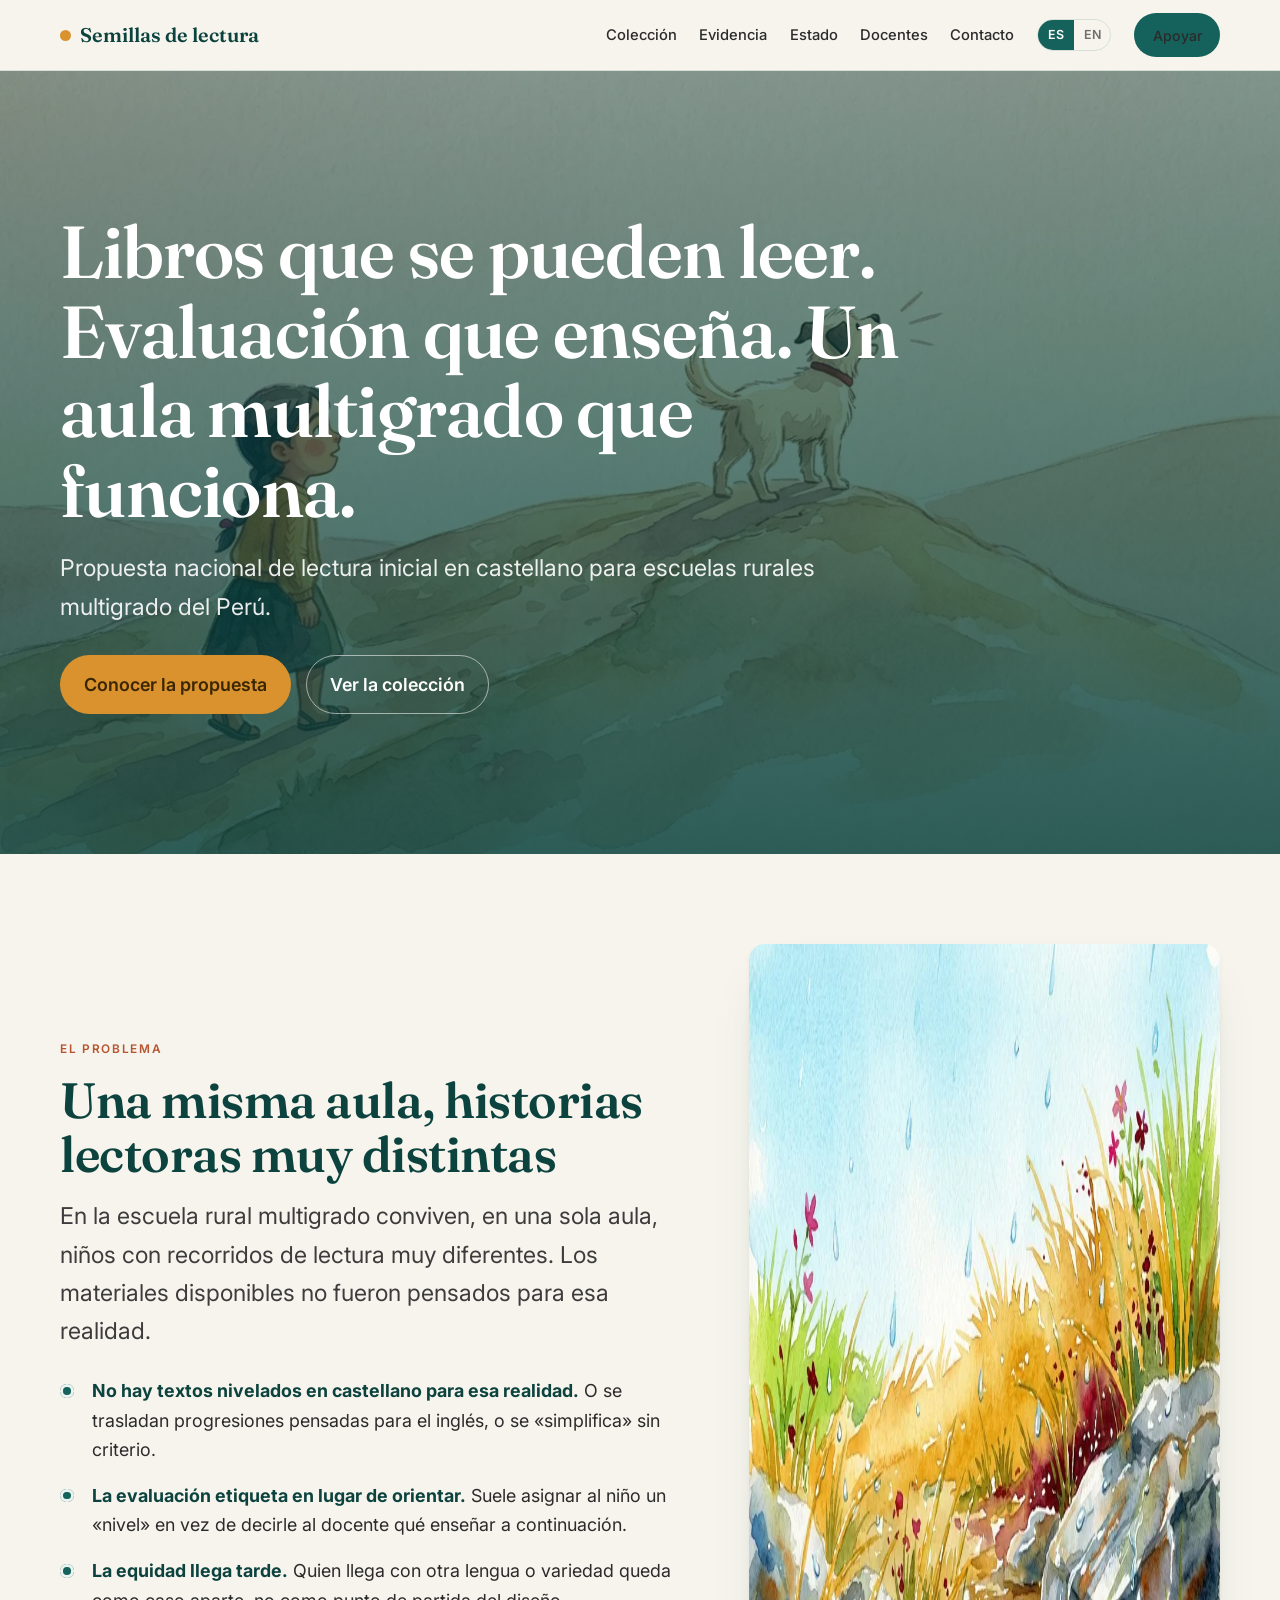
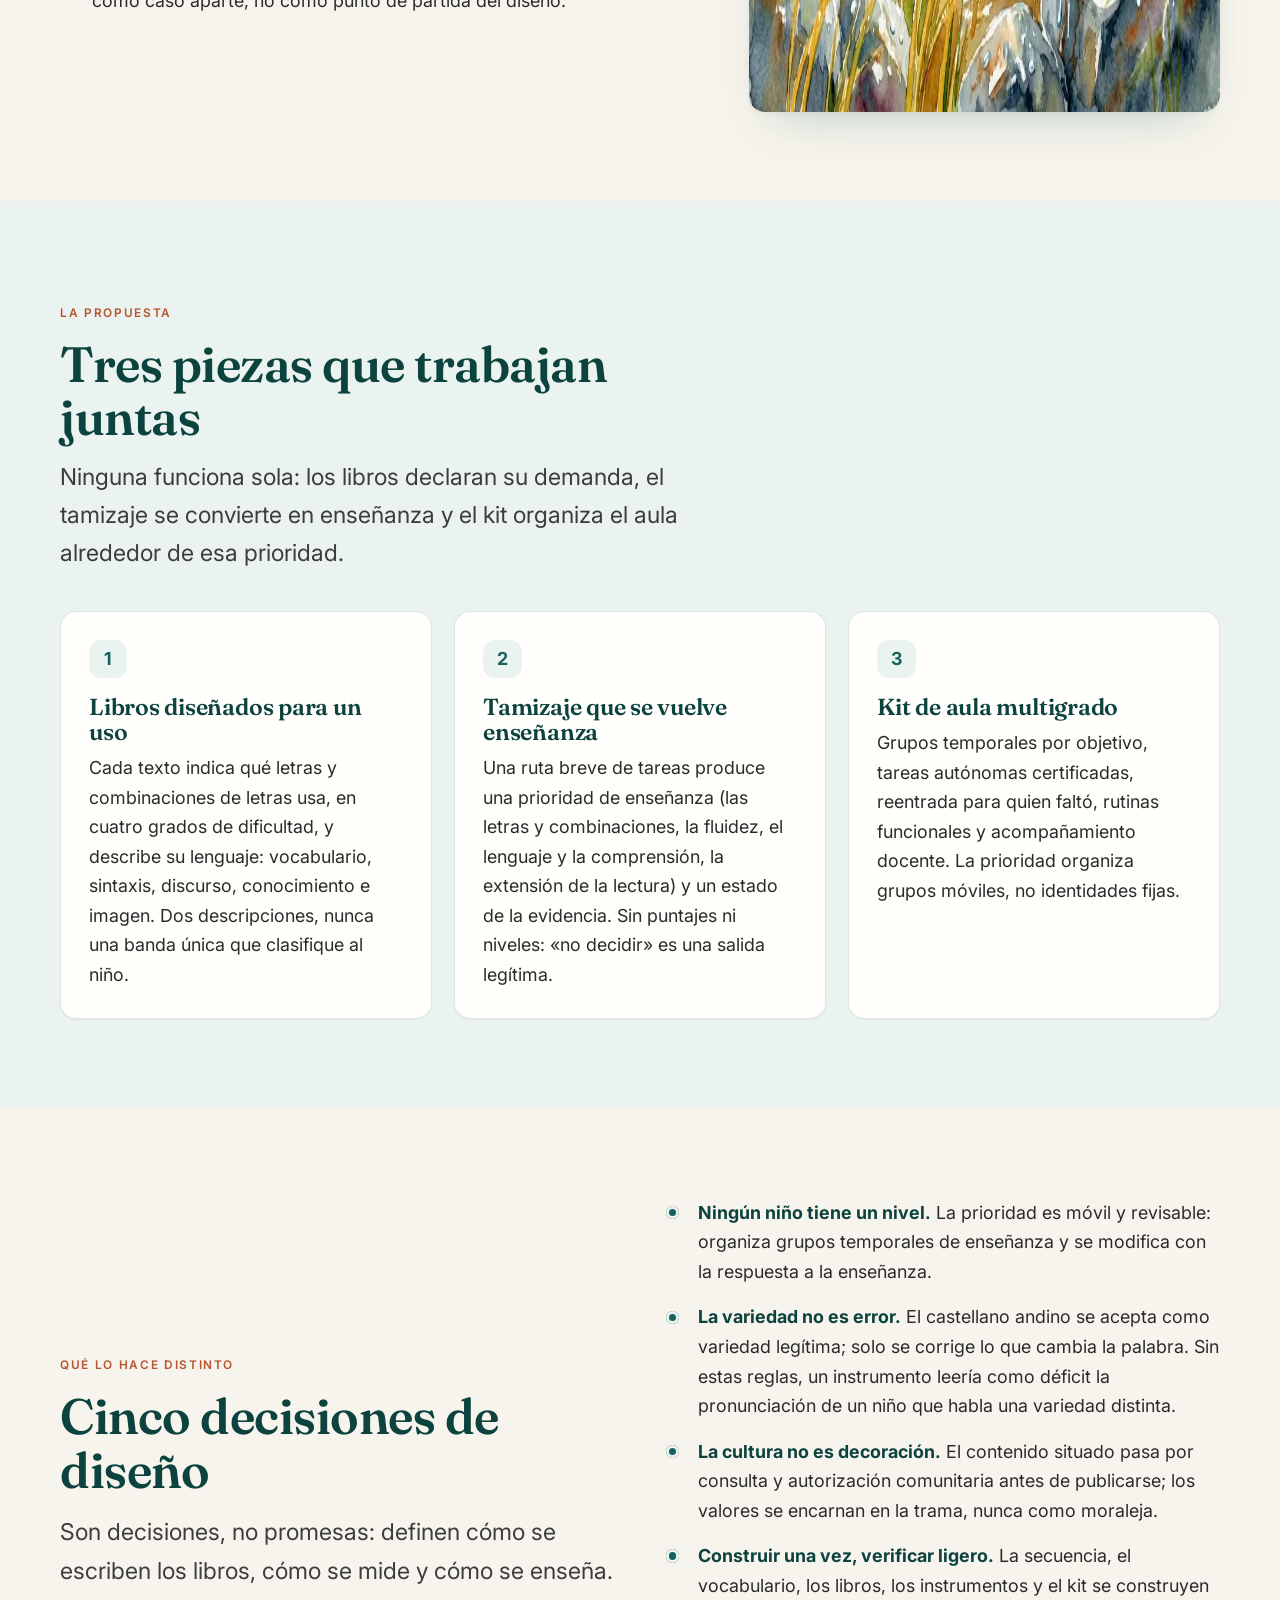
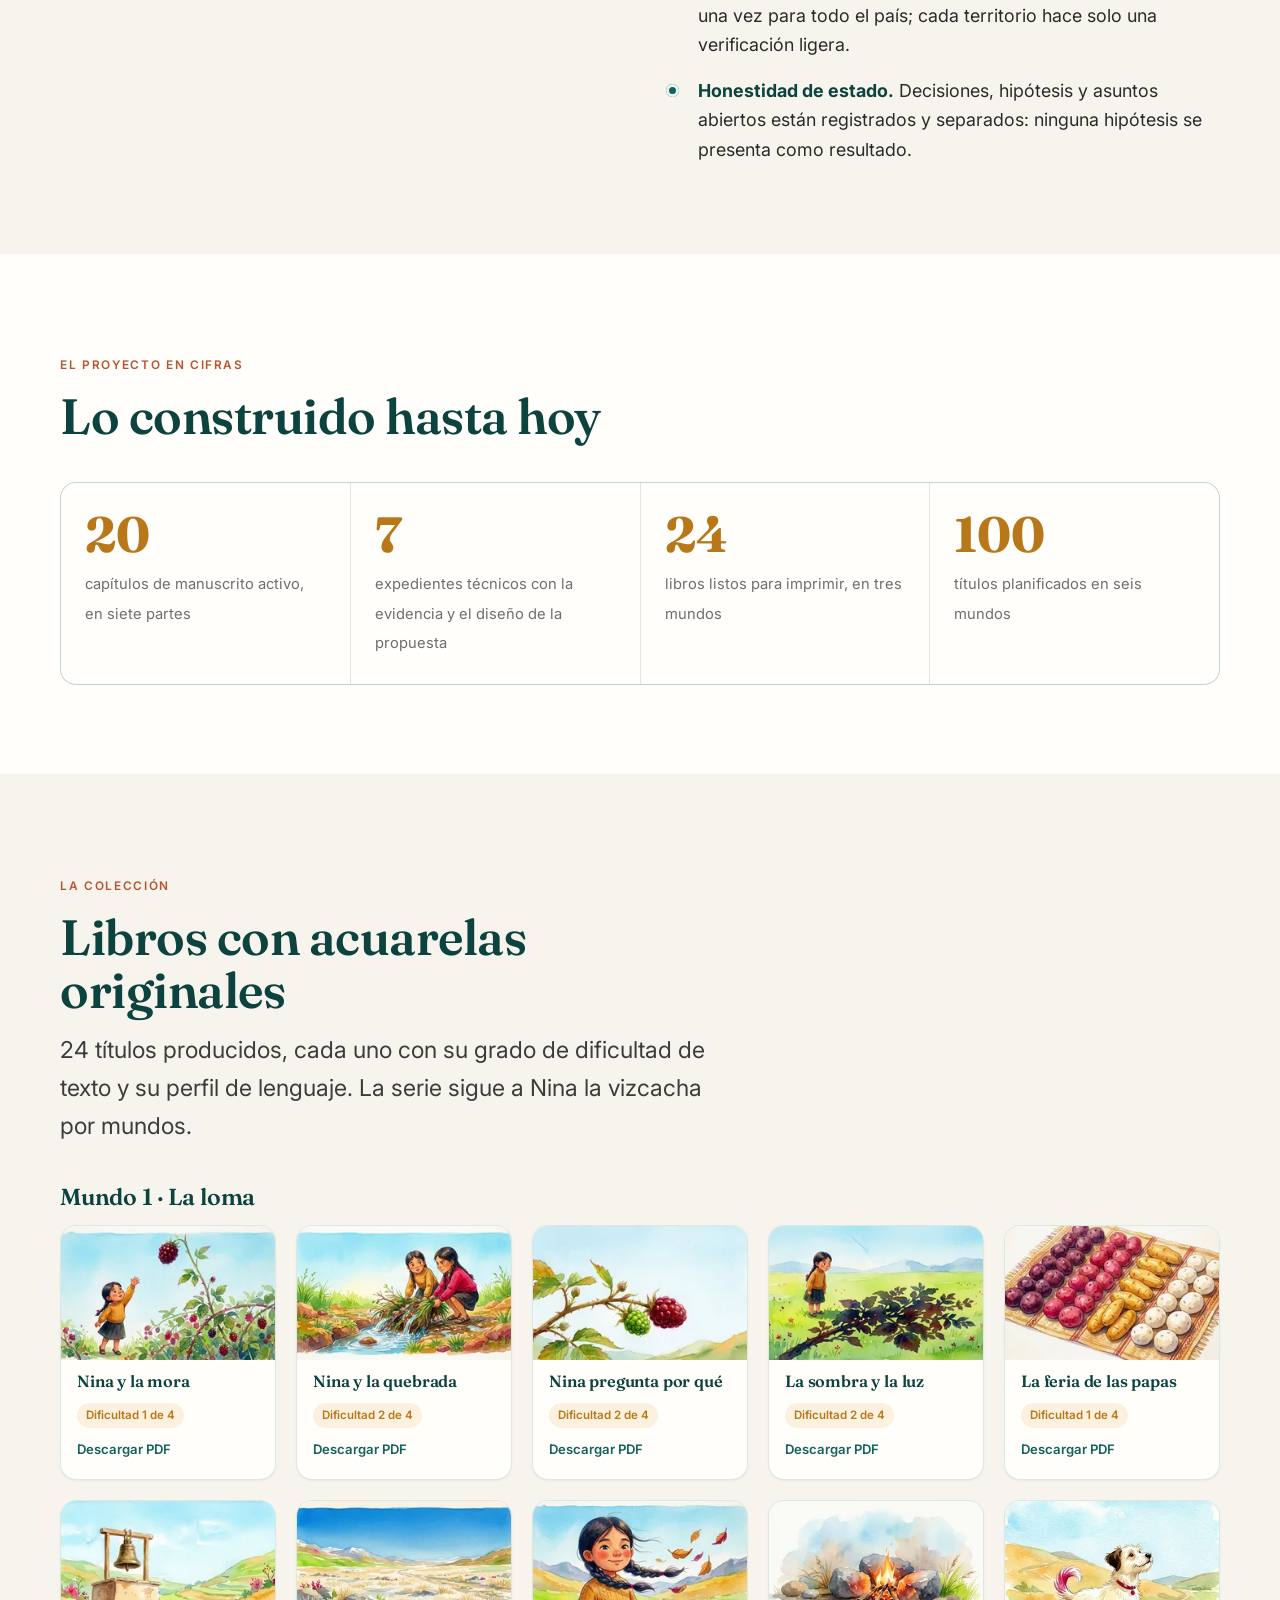
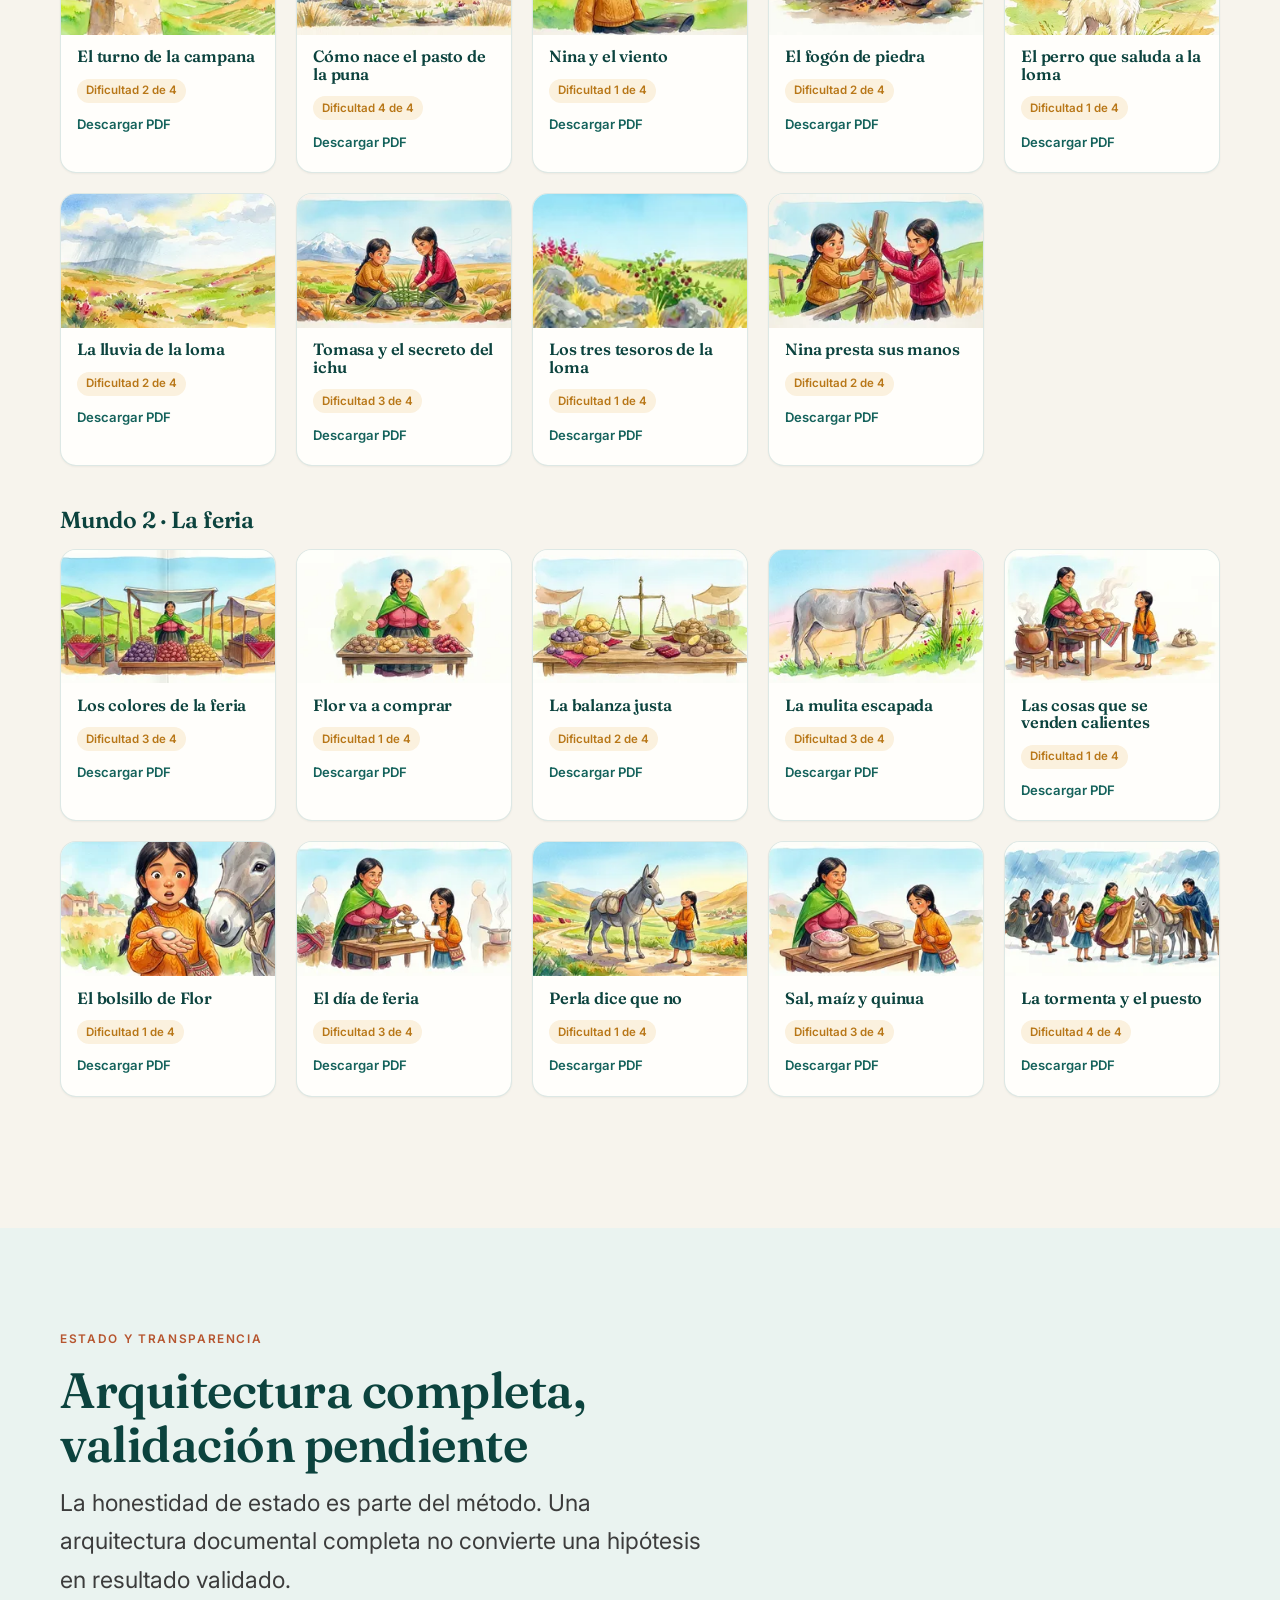
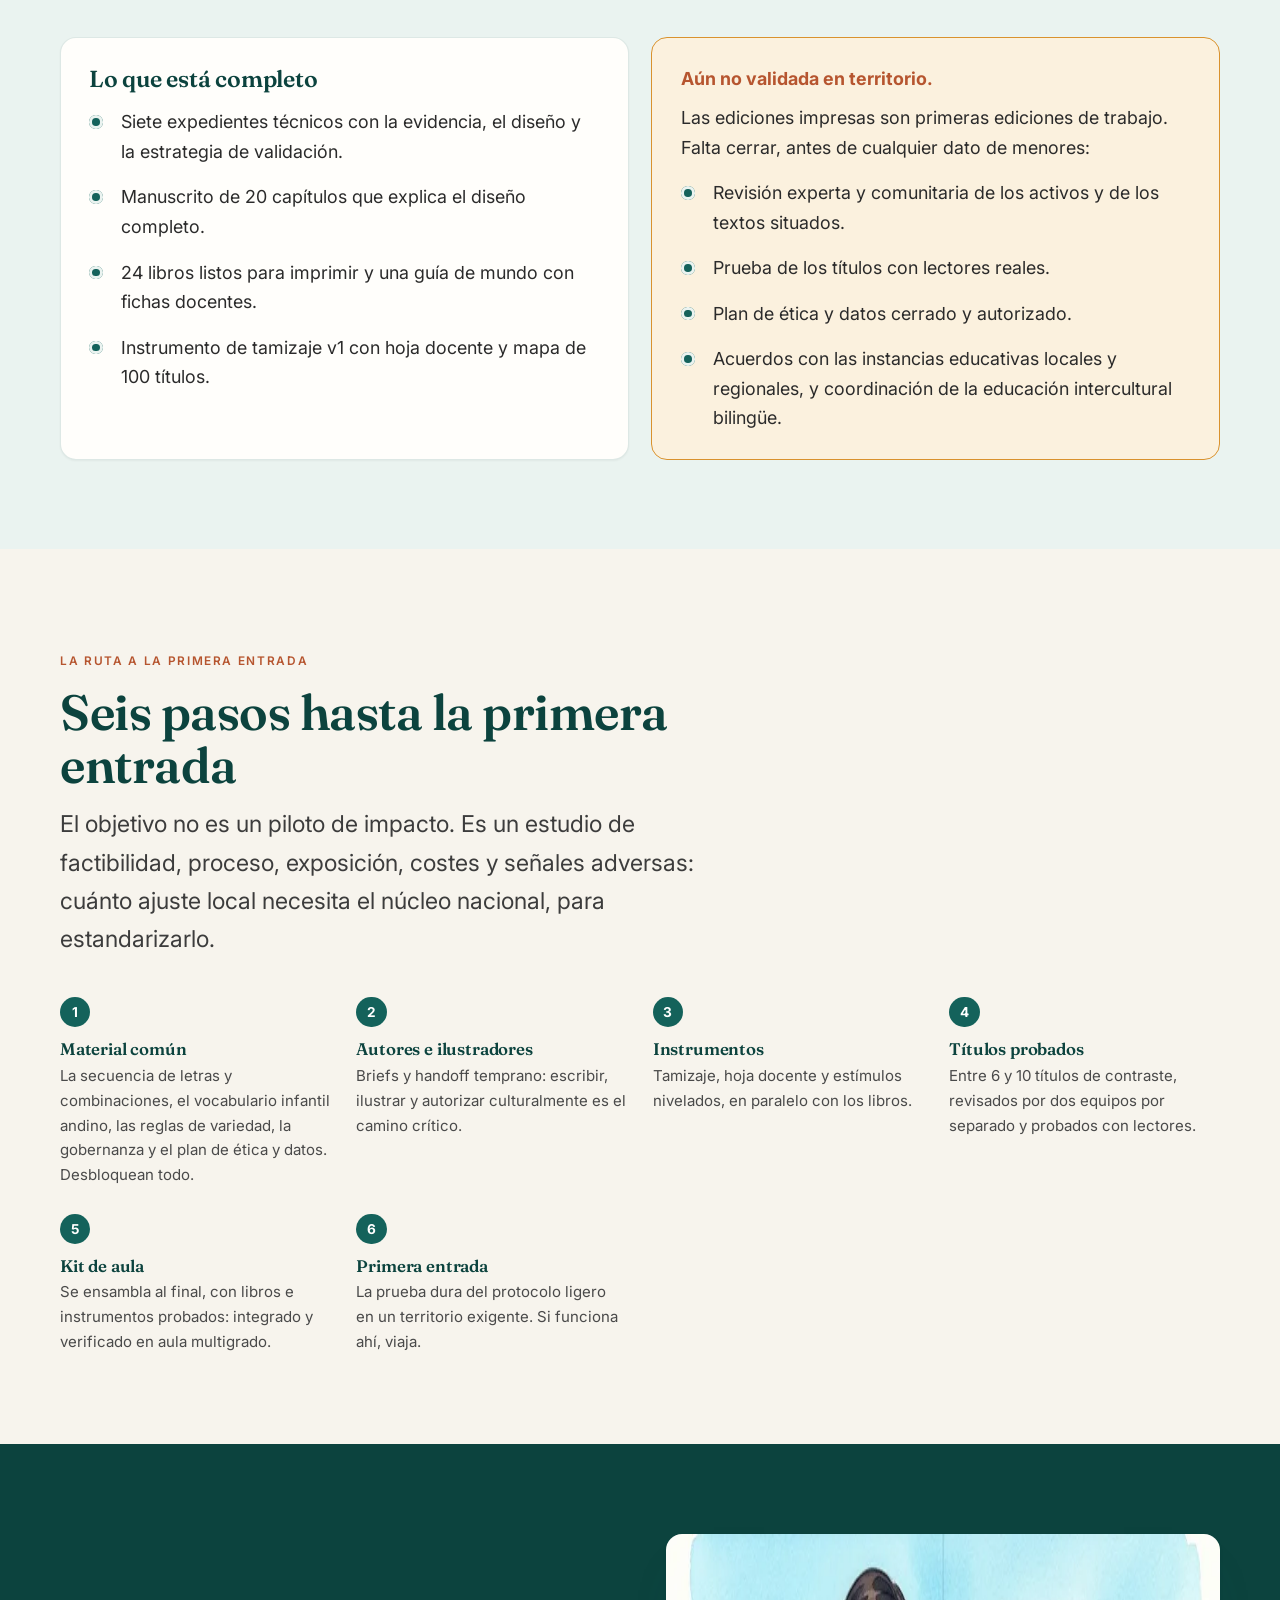
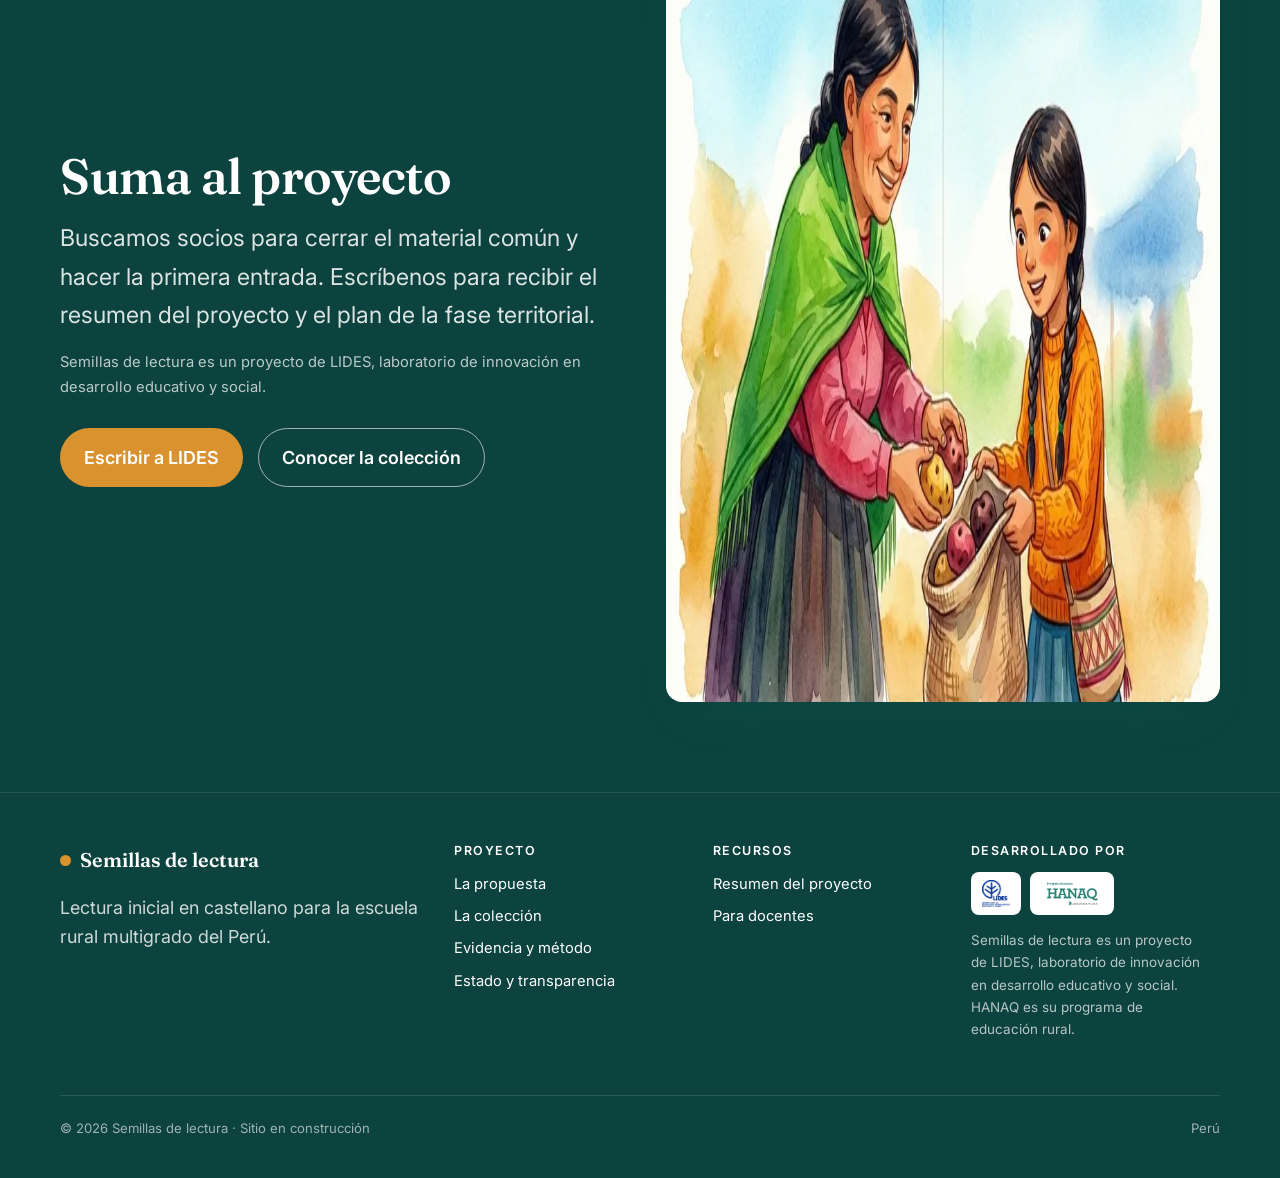
==== commit 8a32f2b4: "Actualiza sitio 2026-10-01 19:58" ====
--- a/index.html
+++ b/index.html
@@ -1,4 +1,4 @@
-<!DOCTYPE html><html lang="es"> <head><meta charset="utf-8"><meta name="viewport" content="width=device-width, initial-scale=1"><title>Semillas de lectura · Lectura inicial para la escuela rural multigrado</title><meta name="description" content="Propuesta nacional de lectura inicial en castellano para escuelas rurales multigrado del Perú. Libros diseñados, evaluación que enseña y un aula multigrado que funciona."><link rel="preconnect" href="https://fonts.googleapis.com"><link rel="preconnect" href="https://fonts.gstatic.com" crossorigin><link href="https://fonts.googleapis.com/css2?family=Fraunces:opsz,wght@9..144,400;9..144,500;9..144,600;9..144,700&family=Inter:wght@400;500;600;700&display=swap" rel="stylesheet"><link rel="stylesheet" href="/_astro/index.ClfgWngN.css">
+<!DOCTYPE html><html lang="es"> <head><meta charset="utf-8"><meta name="viewport" content="width=device-width, initial-scale=1"><title>Semillas de lectura · Lectura inicial para la escuela rural multigrado</title><meta name="description" content="Propuesta nacional de lectura inicial en castellano para escuelas rurales multigrado del Perú. Libros diseñados, evaluación que enseña y un aula multigrado que funciona."><link rel="preconnect" href="https://fonts.googleapis.com"><link rel="preconnect" href="https://fonts.gstatic.com" crossorigin><link href="https://fonts.googleapis.com/css2?family=Fraunces:opsz,wght@9..144,400;9..144,500;9..144,600;9..144,700&family=Inter:wght@400;500;600;700&display=swap" rel="stylesheet"><link rel="stylesheet" href="/_astro/index.WQD9s7C7.css">
 <style>.books-group[data-astro-cid-faalltie]{margin-bottom:2.6rem}.books-group[data-astro-cid-faalltie] h3[data-astro-cid-faalltie]{margin-bottom:1rem}
 </style></head> <body> <header class="site-header"> <div class="wrap"> <a class="brand" href="/"> <span class="dot"></span> Semillas de lectura </a> <nav class="nav" aria-label="Principal"> <a href="/coleccion/">Colección</a><a href="/evidencia/">Evidencia</a><a href="/estado/">Estado</a><a href="/docentes/">Docentes</a><a href="/#contacto">Contacto</a> <div class="lang"> <a href="/" class="active" aria-current="true"> ES </a><a href="/en/" class> EN </a> </div> <a class="btn btn--primary" href="/#contacto" style="padding:.6rem 1.1rem;font-size:.88rem"> Apoyar </a> </nav> </div> </header> <main>  <section class="hero" id="inicio"> <img src="/_astro/w110-e2.BwUHjNIh_ZemQ7e.webp" srcset="/_astro/w110-e2.BwUHjNIh_ZFhoA8.webp 900w, /_astro/w110-e2.BwUHjNIh_21OTNi.webp 1400w, /_astro/w110-e2.BwUHjNIh_ZemQ7e.webp 1408w" alt="Ilustración en acuarela de la loma andina" sizes="100vw" loading="eager" fetchpriority="high" decoding="async" width="1408" height="768" class="bg"> <div class="wrap hero__inner"> <h1>Libros que se pueden leer. Evaluación que enseña. Un aula multigrado que funciona.</h1> <p class="lead">
 Propuesta nacional de lectura inicial en castellano para escuelas rurales multigrado del
@@ -20,7 +20,7 @@
           enseña.
 </p> </div> <ul class="checks" data-reveal> <li><strong>Ningún niño tiene un nivel.</strong> La prioridad es móvil y revisable: organiza grupos temporales de enseñanza y se modifica con la respuesta a la enseñanza.</li><li><strong>La variedad no es error.</strong> El castellano andino se acepta como variedad legítima; solo se corrige lo que cambia la palabra. Sin estas reglas, un instrumento leería como déficit la pronunciación de un niño que habla una variedad distinta.</li><li><strong>La cultura no es decoración.</strong> El contenido situado pasa por consulta y autorización comunitaria antes de publicarse; los valores se encarnan en la trama, nunca como moraleja.</li><li><strong>Construir una vez, verificar ligero.</strong> La secuencia, el vocabulario, los libros, los instrumentos y el kit se construyen una vez para todo el país; cada territorio hace solo una verificación ligera.</li><li><strong>Honestidad de estado.</strong> Decisiones, hipótesis y asuntos abiertos están registrados y separados: ninguna hipótesis se presenta como resultado.</li> </ul> </div> </section> <section class="section section--papel2"> <div class="wrap"> <div class="section-head" data-reveal> <p class="eyebrow">El proyecto en cifras</p> <h2>Lo construido hasta hoy</h2> </div> <div class="stats" data-reveal> <div class="stat"> <b>20</b> <span>capítulos de manuscrito activo, en siete partes</span> </div><div class="stat"> <b>7</b> <span>expedientes técnicos con la evidencia y el diseño de la propuesta</span> </div><div class="stat"> <b>24</b> <span>libros listos para imprimir, en tres mundos</span> </div><div class="stat"> <b>100</b> <span>títulos planificados en seis mundos</span> </div> </div> </div> </section> <section class="section" id="coleccion"> <div class="wrap"> <div class="section-head" data-reveal> <p class="eyebrow">La colección</p> <h2>Libros con acuarelas originales</h2> <p class="lead"> 24 títulos producidos, cada uno con su grado de dificultad de texto y su
           perfil de lenguaje. La serie sigue a Nina la vizcacha por mundos.
-</p> </div> <div class="books-group" data-reveal data-astro-cid-faalltie><h3 data-astro-cid-faalltie>Primeros títulos</h3><div class="books" data-astro-cid-faalltie><article class="book" data-astro-cid-faalltie><img src="/_astro/t01-e2.sLxuj5t8_15q7Nx.webp" srcset="/_astro/t01-e2.sLxuj5t8_RbbiI.webp 300w, /_astro/t01-e2.sLxuj5t8_1Rnuko.webp 600w" alt="Portada de Nina y la mora" sizes="(max-width: 700px) 45vw, 220px" data-astro-cid-faalltie="true" loading="lazy" decoding="async" fetchpriority="auto" width="1408" height="768"><div class="book__meta" data-astro-cid-faalltie><h4 data-astro-cid-faalltie>Nina y la mora</h4><span class="badge" data-astro-cid-faalltie>Dificultad 1 de 4</span><a class="book__dl" href="/descargas/libros/t01-nina-y-la-mora.pdf" download data-astro-cid-faalltie>Descargar PDF</a></div></article><article class="book" data-astro-cid-faalltie><img src="/_astro/t03-e3.Bn-raiil_ZwWPAC.webp" srcset="/_astro/t03-e3.Bn-raiil_DXd2w.webp 300w, /_astro/t03-e3.Bn-raiil_1Eaw4c.webp 600w" alt="Portada de Nina y la quebrada" sizes="(max-width: 700px) 45vw, 220px" data-astro-cid-faalltie="true" loading="lazy" decoding="async" fetchpriority="auto" width="1408" height="768"><div class="book__meta" data-astro-cid-faalltie><h4 data-astro-cid-faalltie>Nina y la quebrada</h4><span class="badge" data-astro-cid-faalltie>Dificultad 2 de 4</span><a class="book__dl" href="/descargas/libros/t03-nina-y-la-quebrada.pdf" download data-astro-cid-faalltie>Descargar PDF</a></div></article></div></div><div class="books-group" data-reveal data-astro-cid-faalltie><h3 data-astro-cid-faalltie>Mundo 1 · La loma</h3><div class="books" data-astro-cid-faalltie><article class="book" data-astro-cid-faalltie><img src="/_astro/w103-e2.fLUdlv_I_Z1RNAmy.webp" srcset="/_astro/w103-e2.fLUdlv_I_1c2yXV.webp 300w, /_astro/w103-e2.fLUdlv_I_Z1fdb8v.webp 600w" alt="Portada de Nina pregunta por qué" sizes="(max-width: 700px) 45vw, 220px" data-astro-cid-faalltie="true" loading="lazy" decoding="async" fetchpriority="auto" width="1408" height="768"><div class="book__meta" data-astro-cid-faalltie><h4 data-astro-cid-faalltie>Nina pregunta por qué</h4><span class="badge" data-astro-cid-faalltie>Dificultad 2 de 4</span><a class="book__dl" href="/descargas/libros/w103-nina-pregunta-por-que.pdf" download data-astro-cid-faalltie>Descargar PDF</a></div></article><article class="book" data-astro-cid-faalltie><img src="/_astro/w104-e3.R_a1YE_q_Z2hXkfQ.webp" srcset="/_astro/w104-e3.R_a1YE_q_2agpoy.webp 300w, /_astro/w104-e3.R_a1YE_q_ZgYkHS.webp 600w" alt="Portada de La sombra y la luz" sizes="(max-width: 700px) 45vw, 220px" data-astro-cid-faalltie="true" loading="lazy" decoding="async" fetchpriority="auto" width="1408" height="768"><div class="book__meta" data-astro-cid-faalltie><h4 data-astro-cid-faalltie>La sombra y la luz</h4><span class="badge" data-astro-cid-faalltie>Dificultad 2 de 4</span><a class="book__dl" href="/descargas/libros/w104-la-sombra-y-la-luz.pdf" download data-astro-cid-faalltie>Descargar PDF</a></div></article><article class="book" data-astro-cid-faalltie><img src="/_astro/w105-e2.Df4O6lzq_1nePKT.webp" srcset="/_astro/w105-e2.Df4O6lzq_Z2iFlyg.webp 300w, /_astro/w105-e2.Df4O6lzq_kg28e.webp 600w" alt="Portada de La feria de las papas" sizes="(max-width: 700px) 45vw, 220px" data-astro-cid-faalltie="true" loading="lazy" decoding="async" fetchpriority="auto" width="1408" height="768"><div class="book__meta" data-astro-cid-faalltie><h4 data-astro-cid-faalltie>La feria de las papas</h4><span class="badge" data-astro-cid-faalltie>Dificultad 1 de 4</span><a class="book__dl" href="/descargas/libros/w105-la-feria-de-las-papas.pdf" download data-astro-cid-faalltie>Descargar PDF</a></div></article><article class="book" data-astro-cid-faalltie><img src="/_astro/w106-e1.AVZybhZU_ZyYQnu.webp" srcset="/_astro/w106-e1.AVZybhZU_Z22vcxj.webp 300w, /_astro/w106-e1.AVZybhZU_Aqb9b.webp 600w" alt="Portada de El turno de la campana" sizes="(max-width: 700px) 45vw, 220px" data-astro-cid-faalltie="true" loading="lazy" decoding="async" fetchpriority="auto" width="1408" height="768"><div class="book__meta" data-astro-cid-faalltie><h4 data-astro-cid-faalltie>El turno de la campana</h4><span class="badge" data-astro-cid-faalltie>Dificultad 2 de 4</span><a class="book__dl" href="/descargas/libros/w106-el-turno-de-la-campana.pdf" download data-astro-cid-faalltie>Descargar PDF</a></div></article><article class="book" data-astro-cid-faalltie><img src="/_astro/w107-e1.T4I17C34_ZMU4wg.webp" srcset="/_astro/w107-e1.T4I17C34_ZXainv.webp 300w, /_astro/w107-e1.T4I17C34_Z2mpus.webp 600w" alt="Portada de Cómo nace el pasto de la puna" sizes="(max-width: 700px) 45vw, 220px" data-astro-cid-faalltie="true" loading="lazy" decoding="async" fetchpriority="auto" width="1376" height="768"><div class="book__meta" data-astro-cid-faalltie><h4 data-astro-cid-faalltie>Cómo nace el pasto de la puna</h4><span class="badge" data-astro-cid-faalltie>Dificultad 4 de 4</span><a class="book__dl" href="/descargas/libros/w107-como-nace-el-pasto.pdf" download data-astro-cid-faalltie>Descargar PDF</a></div></article><article class="book" data-astro-cid-faalltie><img src="/_astro/w108-e1.BvR2Yei-_Z1K8J2W.webp" srcset="/_astro/w108-e1.BvR2Yei-_Z1zNYDC.webp 300w, /_astro/w108-e1.BvR2Yei-_137o2R.webp 600w" alt="Portada de Nina y el viento" sizes="(max-width: 700px) 45vw, 220px" data-astro-cid-faalltie="true" loading="lazy" decoding="async" fetchpriority="auto" width="1408" height="768"><div class="book__meta" data-astro-cid-faalltie><h4 data-astro-cid-faalltie>Nina y el viento</h4><span class="badge" data-astro-cid-faalltie>Dificultad 1 de 4</span><a class="book__dl" href="/descargas/libros/w108-nina-y-el-viento.pdf" download data-astro-cid-faalltie>Descargar PDF</a></div></article><article class="book" data-astro-cid-faalltie><img src="/_astro/w109-e2.fu4FG2HN_1CjPej.webp" srcset="/_astro/w109-e2.fu4FG2HN_Z6bGh.webp 300w, /_astro/w109-e2.fu4FG2HN_Z2rlVNI.webp 600w" alt="Portada de El fogón de piedra" sizes="(max-width: 700px) 45vw, 220px" data-astro-cid-faalltie="true" loading="lazy" decoding="async" fetchpriority="auto" width="1408" height="768"><div class="book__meta" data-astro-cid-faalltie><h4 data-astro-cid-faalltie>El fogón de piedra</h4><span class="badge" data-astro-cid-faalltie>Dificultad 2 de 4</span><a class="book__dl" href="/descargas/libros/w109-el-fogon-de-piedra.pdf" download data-astro-cid-faalltie>Descargar PDF</a></div></article><article class="book" data-astro-cid-faalltie><img src="/_astro/w110-e1.D6E14DRG_hHww2.webp" srcset="/_astro/w110-e1.D6E14DRG_Z1yFc9W.webp 300w, /_astro/w110-e1.D6E14DRG_1hmWuc.webp 600w" alt="Portada de El perro que saluda a la loma" sizes="(max-width: 700px) 45vw, 220px" data-astro-cid-faalltie="true" loading="lazy" decoding="async" fetchpriority="auto" width="848" height="1264"><div class="book__meta" data-astro-cid-faalltie><h4 data-astro-cid-faalltie>El perro que saluda a la loma</h4><span class="badge" data-astro-cid-faalltie>Dificultad 1 de 4</span><a class="book__dl" href="/descargas/libros/w110-el-perro-que-saluda.pdf" download data-astro-cid-faalltie>Descargar PDF</a></div></article><article class="book" data-astro-cid-faalltie><img src="/_astro/w111-e1.CtER88pp_1R3Mps.webp" srcset="/_astro/w111-e1.CtER88pp_U9Hvu.webp 300w, /_astro/w111-e1.CtER88pp_1PWAox.webp 600w" alt="Portada de La lluvia de la loma" sizes="(max-width: 700px) 45vw, 220px" data-astro-cid-faalltie="true" loading="lazy" decoding="async" fetchpriority="auto" width="1376" height="768"><div class="book__meta" data-astro-cid-faalltie><h4 data-astro-cid-faalltie>La lluvia de la loma</h4><span class="badge" data-astro-cid-faalltie>Dificultad 2 de 4</span><a class="book__dl" href="/descargas/libros/w111-la-lluvia-de-la-loma.pdf" download data-astro-cid-faalltie>Descargar PDF</a></div></article><article class="book" data-astro-cid-faalltie><img src="/_astro/w112-e3.Cd_GBD3k_Z1LXmR.webp" srcset="/_astro/w112-e3.Cd_GBD3k_2eIkcw.webp 300w, /_astro/w112-e3.Cd_GBD3k_ZcwpTU.webp 600w" alt="Portada de Tomasa y el secreto del ichu" sizes="(max-width: 700px) 45vw, 220px" data-astro-cid-faalltie="true" loading="lazy" decoding="async" fetchpriority="auto" width="1408" height="768"><div class="book__meta" data-astro-cid-faalltie><h4 data-astro-cid-faalltie>Tomasa y el secreto del ichu</h4><span class="badge" data-astro-cid-faalltie>Dificultad 3 de 4</span><a class="book__dl" href="/descargas/libros/w112-tomasa-y-el-ichu.pdf" download data-astro-cid-faalltie>Descargar PDF</a></div></article><article class="book" data-astro-cid-faalltie><img src="/_astro/w113-e1.BZIQTtIN_2awHPX.webp" srcset="/_astro/w113-e1.BZIQTtIN_1RCTyQ.webp 300w, /_astro/w113-e1.BZIQTtIN_uqyEO.webp 600w" alt="Portada de Los tres tesoros de la loma" sizes="(max-width: 700px) 45vw, 220px" data-astro-cid-faalltie="true" loading="lazy" decoding="async" fetchpriority="auto" width="1584" height="672"><div class="book__meta" data-astro-cid-faalltie><h4 data-astro-cid-faalltie>Los tres tesoros de la loma</h4><span class="badge" data-astro-cid-faalltie>Dificultad 1 de 4</span><a class="book__dl" href="/descargas/libros/w113-los-tesoros-de-la-loma.pdf" download data-astro-cid-faalltie>Descargar PDF</a></div></article><article class="book" data-astro-cid-faalltie><img src="/_astro/w114-e3.BW_A-zri_DUTky.webp" srcset="/_astro/w114-e3.BW_A-zri_Z1F4XEt.webp 300w, /_astro/w114-e3.BW_A-zri_WQp21.webp 600w" alt="Portada de Nina presta sus manos" sizes="(max-width: 700px) 45vw, 220px" data-astro-cid-faalltie="true" loading="lazy" decoding="async" fetchpriority="auto" width="1408" height="768"><div class="book__meta" data-astro-cid-faalltie><h4 data-astro-cid-faalltie>Nina presta sus manos</h4><span class="badge" data-astro-cid-faalltie>Dificultad 2 de 4</span><a class="book__dl" href="/descargas/libros/w114-nina-presta-sus-manos.pdf" download data-astro-cid-faalltie>Descargar PDF</a></div></article></div></div><div class="books-group" data-reveal data-astro-cid-faalltie><h3 data-astro-cid-faalltie>Mundo 2 · La feria</h3><div class="books" data-astro-cid-faalltie><article class="book" data-astro-cid-faalltie><img src="/_astro/w201-e1.QCZhQMul_1CtIqF.webp" srcset="/_astro/w201-e1.QCZhQMul_ZY8dBL.webp 300w, /_astro/w201-e1.QCZhQMul_1DNa4I.webp 600w" alt="Portada de Los colores de la feria" sizes="(max-width: 700px) 45vw, 220px" data-astro-cid-faalltie="true" loading="lazy" decoding="async" fetchpriority="auto" width="1408" height="768"><div class="book__meta" data-astro-cid-faalltie><h4 data-astro-cid-faalltie>Los colores de la feria</h4><span class="badge" data-astro-cid-faalltie>Dificultad 3 de 4</span><a class="book__dl" href="/descargas/libros/w201-los-colores-de-la-feria.pdf" download data-astro-cid-faalltie>Descargar PDF</a></div></article><article class="book" data-astro-cid-faalltie><img src="/_astro/w202-e2.CMrBh3ew_2bG06i.webp" srcset="/_astro/w202-e2.CMrBh3ew_Z2r5rrl.webp 300w, /_astro/w202-e2.CMrBh3ew_bPVf9.webp 600w" alt="Portada de Flor va a comprar" sizes="(max-width: 700px) 45vw, 220px" data-astro-cid-faalltie="true" loading="lazy" decoding="async" fetchpriority="auto" width="1408" height="768"><div class="book__meta" data-astro-cid-faalltie><h4 data-astro-cid-faalltie>Flor va a comprar</h4><span class="badge" data-astro-cid-faalltie>Dificultad 1 de 4</span><a class="book__dl" href="/descargas/libros/w202-flor-va-a-comprar.pdf" download data-astro-cid-faalltie>Descargar PDF</a></div></article><article class="book" data-astro-cid-faalltie><img src="/_astro/w203-e1.7yzkDyVJ_1PXMFQ.webp" srcset="/_astro/w203-e1.7yzkDyVJ_Yn1J1.webp 300w, /_astro/w203-e1.7yzkDyVJ_Z1rRInq.webp 600w" alt="Portada de La balanza justa" sizes="(max-width: 700px) 45vw, 220px" data-astro-cid-faalltie="true" loading="lazy" decoding="async" fetchpriority="auto" width="1408" height="768"><div class="book__meta" data-astro-cid-faalltie><h4 data-astro-cid-faalltie>La balanza justa</h4><span class="badge" data-astro-cid-faalltie>Dificultad 2 de 4</span><a class="book__dl" href="/descargas/libros/w203-la-balanza-justa.pdf" download data-astro-cid-faalltie>Descargar PDF</a></div></article><article class="book" data-astro-cid-faalltie><img src="/_astro/w204-e1.b86aSP2d_2ibm15.webp" srcset="/_astro/w204-e1.b86aSP2d_venCR.webp 300w, /_astro/w204-e1.b86aSP2d_Z1V1mtz.webp 600w" alt="Portada de La mulita escapada" sizes="(max-width: 700px) 45vw, 220px" data-astro-cid-faalltie="true" loading="lazy" decoding="async" fetchpriority="auto" width="1408" height="768"><div class="book__meta" data-astro-cid-faalltie><h4 data-astro-cid-faalltie>La mulita escapada</h4><span class="badge" data-astro-cid-faalltie>Dificultad 3 de 4</span><a class="book__dl" href="/descargas/libros/w204-la-mulita-escapada.pdf" download data-astro-cid-faalltie>Descargar PDF</a></div></article><article class="book" data-astro-cid-faalltie><img src="/_astro/w205-e1.Km6_EWou_23s5Tm.webp" srcset="/_astro/w205-e1.Km6_EWou_1tMKsD.webp 300w, /_astro/w205-e1.Km6_EWou_ZWrYDN.webp 600w" alt="Portada de Las cosas que se venden calientes" sizes="(max-width: 700px) 45vw, 220px" data-astro-cid-faalltie="true" loading="lazy" decoding="async" fetchpriority="auto" width="1408" height="768"><div class="book__meta" data-astro-cid-faalltie><h4 data-astro-cid-faalltie>Las cosas que se venden calientes</h4><span class="badge" data-astro-cid-faalltie>Dificultad 1 de 4</span><a class="book__dl" href="/descargas/libros/w205-las-cosas-calientes.pdf" download data-astro-cid-faalltie>Descargar PDF</a></div></article><article class="book" data-astro-cid-faalltie><img src="/_astro/w206-e2.CMnE1egJ_jD8Aw.webp" srcset="/_astro/w206-e2.CMnE1egJ_16mJYe.webp 300w, /_astro/w206-e2.CMnE1egJ_Z1kS08d.webp 600w" alt="Portada de El bolsillo de Flor" sizes="(max-width: 700px) 45vw, 220px" data-astro-cid-faalltie="true" loading="lazy" decoding="async" fetchpriority="auto" width="1408" height="768"><div class="book__meta" data-astro-cid-faalltie><h4 data-astro-cid-faalltie>El bolsillo de Flor</h4><span class="badge" data-astro-cid-faalltie>Dificultad 1 de 4</span><a class="book__dl" href="/descargas/libros/w206-el-bolsillo-de-flor.pdf" download data-astro-cid-faalltie>Descargar PDF</a></div></article><article class="book" data-astro-cid-faalltie><img src="/_astro/w207-e2.Du_ltM51_e078h.webp" srcset="/_astro/w207-e2.Du_ltM51_1KddCd.webp 300w, /_astro/w207-e2.Du_ltM51_ZG2wue.webp 600w" alt="Portada de El día de feria" sizes="(max-width: 700px) 45vw, 220px" data-astro-cid-faalltie="true" loading="lazy" decoding="async" fetchpriority="auto" width="1408" height="768"><div class="book__meta" data-astro-cid-faalltie><h4 data-astro-cid-faalltie>El día de feria</h4><span class="badge" data-astro-cid-faalltie>Dificultad 3 de 4</span><a class="book__dl" href="/descargas/libros/w207-el-dia-de-feria.pdf" download data-astro-cid-faalltie>Descargar PDF</a></div></article><article class="book" data-astro-cid-faalltie><img src="/_astro/w208-e1.C6i0ZL9q_Z1yROrA.webp" srcset="/_astro/w208-e1.C6i0ZL9q_HCDzg.webp 300w, /_astro/w208-e1.C6i0ZL9q_Z1IC6xb.webp 600w" alt="Portada de Perla dice que no" sizes="(max-width: 700px) 45vw, 220px" data-astro-cid-faalltie="true" loading="lazy" decoding="async" fetchpriority="auto" width="1408" height="768"><div class="book__meta" data-astro-cid-faalltie><h4 data-astro-cid-faalltie>Perla dice que no</h4><span class="badge" data-astro-cid-faalltie>Dificultad 1 de 4</span><a class="book__dl" href="/descargas/libros/w208-perla-dice-que-no.pdf" download data-astro-cid-faalltie>Descargar PDF</a></div></article><article class="book" data-astro-cid-faalltie><img src="/_astro/w209-e1.CCYPAaVN_ZR4S33.webp" srcset="/_astro/w209-e1.CCYPAaVN_Z1I50dG.webp 300w, /_astro/w209-e1.CCYPAaVN_TQnsN.webp 600w" alt="Portada de Sal, maíz y quinua" sizes="(max-width: 700px) 45vw, 220px" data-astro-cid-faalltie="true" loading="lazy" decoding="async" fetchpriority="auto" width="1408" height="768"><div class="book__meta" data-astro-cid-faalltie><h4 data-astro-cid-faalltie>Sal, maíz y quinua</h4><span class="badge" data-astro-cid-faalltie>Dificultad 3 de 4</span><a class="book__dl" href="/descargas/libros/w209-sal-maiz-y-quinua.pdf" download data-astro-cid-faalltie>Descargar PDF</a></div></article><article class="book" data-astro-cid-faalltie><img src="/_astro/w210-e2.GAJZWziR_Z1GtYY5.webp" srcset="/_astro/w210-e2.GAJZWziR_2lrAaX.webp 300w, /_astro/w210-e2.GAJZWziR_Z5N9Vt.webp 600w" alt="Portada de La tormenta y el puesto" sizes="(max-width: 700px) 45vw, 220px" data-astro-cid-faalltie="true" loading="lazy" decoding="async" fetchpriority="auto" width="1408" height="768"><div class="book__meta" data-astro-cid-faalltie><h4 data-astro-cid-faalltie>La tormenta y el puesto</h4><span class="badge" data-astro-cid-faalltie>Dificultad 4 de 4</span><a class="book__dl" href="/descargas/libros/w210-la-tormenta-y-el-puesto.pdf" download data-astro-cid-faalltie>Descargar PDF</a></div></article></div></div> </div> </section> <section class="section section--tint" id="estado"> <div class="wrap"> <div class="section-head" data-reveal> <p class="eyebrow">Estado y transparencia</p> <h2>Arquitectura completa, validación pendiente</h2> <p class="lead">
+</p> </div> <div class="books-group" data-reveal data-astro-cid-faalltie><h3 data-astro-cid-faalltie>Mundo 1 · La loma</h3><div class="books" data-astro-cid-faalltie><article class="book" data-astro-cid-faalltie><img src="/_astro/t01-e2.sLxuj5t8_15q7Nx.webp" srcset="/_astro/t01-e2.sLxuj5t8_RbbiI.webp 300w, /_astro/t01-e2.sLxuj5t8_1Rnuko.webp 600w" alt="Portada de Nina y la mora" sizes="(max-width: 700px) 45vw, 220px" data-astro-cid-faalltie="true" loading="lazy" decoding="async" fetchpriority="auto" width="1408" height="768"><div class="book__meta" data-astro-cid-faalltie><h4 data-astro-cid-faalltie>Nina y la mora</h4><span class="badge" data-astro-cid-faalltie>Dificultad 1 de 4</span><a class="book__dl" href="/descargas/libros/t01-nina-y-la-mora.pdf" download data-astro-cid-faalltie>Descargar PDF</a></div></article><article class="book" data-astro-cid-faalltie><img src="/_astro/t03-e3.Bn-raiil_ZwWPAC.webp" srcset="/_astro/t03-e3.Bn-raiil_DXd2w.webp 300w, /_astro/t03-e3.Bn-raiil_1Eaw4c.webp 600w" alt="Portada de Nina y la quebrada" sizes="(max-width: 700px) 45vw, 220px" data-astro-cid-faalltie="true" loading="lazy" decoding="async" fetchpriority="auto" width="1408" height="768"><div class="book__meta" data-astro-cid-faalltie><h4 data-astro-cid-faalltie>Nina y la quebrada</h4><span class="badge" data-astro-cid-faalltie>Dificultad 2 de 4</span><a class="book__dl" href="/descargas/libros/t03-nina-y-la-quebrada.pdf" download data-astro-cid-faalltie>Descargar PDF</a></div></article><article class="book" data-astro-cid-faalltie><img src="/_astro/w103-e2.fLUdlv_I_Z1RNAmy.webp" srcset="/_astro/w103-e2.fLUdlv_I_1c2yXV.webp 300w, /_astro/w103-e2.fLUdlv_I_Z1fdb8v.webp 600w" alt="Portada de Nina pregunta por qué" sizes="(max-width: 700px) 45vw, 220px" data-astro-cid-faalltie="true" loading="lazy" decoding="async" fetchpriority="auto" width="1408" height="768"><div class="book__meta" data-astro-cid-faalltie><h4 data-astro-cid-faalltie>Nina pregunta por qué</h4><span class="badge" data-astro-cid-faalltie>Dificultad 2 de 4</span><a class="book__dl" href="/descargas/libros/w103-nina-pregunta-por-que.pdf" download data-astro-cid-faalltie>Descargar PDF</a></div></article><article class="book" data-astro-cid-faalltie><img src="/_astro/w104-e3.R_a1YE_q_Z2hXkfQ.webp" srcset="/_astro/w104-e3.R_a1YE_q_2agpoy.webp 300w, /_astro/w104-e3.R_a1YE_q_ZgYkHS.webp 600w" alt="Portada de La sombra y la luz" sizes="(max-width: 700px) 45vw, 220px" data-astro-cid-faalltie="true" loading="lazy" decoding="async" fetchpriority="auto" width="1408" height="768"><div class="book__meta" data-astro-cid-faalltie><h4 data-astro-cid-faalltie>La sombra y la luz</h4><span class="badge" data-astro-cid-faalltie>Dificultad 2 de 4</span><a class="book__dl" href="/descargas/libros/w104-la-sombra-y-la-luz.pdf" download data-astro-cid-faalltie>Descargar PDF</a></div></article><article class="book" data-astro-cid-faalltie><img src="/_astro/w105-e2.Df4O6lzq_1nePKT.webp" srcset="/_astro/w105-e2.Df4O6lzq_Z2iFlyg.webp 300w, /_astro/w105-e2.Df4O6lzq_kg28e.webp 600w" alt="Portada de La feria de las papas" sizes="(max-width: 700px) 45vw, 220px" data-astro-cid-faalltie="true" loading="lazy" decoding="async" fetchpriority="auto" width="1408" height="768"><div class="book__meta" data-astro-cid-faalltie><h4 data-astro-cid-faalltie>La feria de las papas</h4><span class="badge" data-astro-cid-faalltie>Dificultad 1 de 4</span><a class="book__dl" href="/descargas/libros/w105-la-feria-de-las-papas.pdf" download data-astro-cid-faalltie>Descargar PDF</a></div></article><article class="book" data-astro-cid-faalltie><img src="/_astro/w106-e1.AVZybhZU_ZyYQnu.webp" srcset="/_astro/w106-e1.AVZybhZU_Z22vcxj.webp 300w, /_astro/w106-e1.AVZybhZU_Aqb9b.webp 600w" alt="Portada de El turno de la campana" sizes="(max-width: 700px) 45vw, 220px" data-astro-cid-faalltie="true" loading="lazy" decoding="async" fetchpriority="auto" width="1408" height="768"><div class="book__meta" data-astro-cid-faalltie><h4 data-astro-cid-faalltie>El turno de la campana</h4><span class="badge" data-astro-cid-faalltie>Dificultad 2 de 4</span><a class="book__dl" href="/descargas/libros/w106-el-turno-de-la-campana.pdf" download data-astro-cid-faalltie>Descargar PDF</a></div></article><article class="book" data-astro-cid-faalltie><img src="/_astro/w107-e1.T4I17C34_ZMU4wg.webp" srcset="/_astro/w107-e1.T4I17C34_ZXainv.webp 300w, /_astro/w107-e1.T4I17C34_Z2mpus.webp 600w" alt="Portada de Cómo nace el pasto de la puna" sizes="(max-width: 700px) 45vw, 220px" data-astro-cid-faalltie="true" loading="lazy" decoding="async" fetchpriority="auto" width="1376" height="768"><div class="book__meta" data-astro-cid-faalltie><h4 data-astro-cid-faalltie>Cómo nace el pasto de la puna</h4><span class="badge" data-astro-cid-faalltie>Dificultad 4 de 4</span><a class="book__dl" href="/descargas/libros/w107-como-nace-el-pasto.pdf" download data-astro-cid-faalltie>Descargar PDF</a></div></article><article class="book" data-astro-cid-faalltie><img src="/_astro/w108-e1.BvR2Yei-_Z1K8J2W.webp" srcset="/_astro/w108-e1.BvR2Yei-_Z1zNYDC.webp 300w, /_astro/w108-e1.BvR2Yei-_137o2R.webp 600w" alt="Portada de Nina y el viento" sizes="(max-width: 700px) 45vw, 220px" data-astro-cid-faalltie="true" loading="lazy" decoding="async" fetchpriority="auto" width="1408" height="768"><div class="book__meta" data-astro-cid-faalltie><h4 data-astro-cid-faalltie>Nina y el viento</h4><span class="badge" data-astro-cid-faalltie>Dificultad 1 de 4</span><a class="book__dl" href="/descargas/libros/w108-nina-y-el-viento.pdf" download data-astro-cid-faalltie>Descargar PDF</a></div></article><article class="book" data-astro-cid-faalltie><img src="/_astro/w109-e2.fu4FG2HN_1CjPej.webp" srcset="/_astro/w109-e2.fu4FG2HN_Z6bGh.webp 300w, /_astro/w109-e2.fu4FG2HN_Z2rlVNI.webp 600w" alt="Portada de El fogón de piedra" sizes="(max-width: 700px) 45vw, 220px" data-astro-cid-faalltie="true" loading="lazy" decoding="async" fetchpriority="auto" width="1408" height="768"><div class="book__meta" data-astro-cid-faalltie><h4 data-astro-cid-faalltie>El fogón de piedra</h4><span class="badge" data-astro-cid-faalltie>Dificultad 2 de 4</span><a class="book__dl" href="/descargas/libros/w109-el-fogon-de-piedra.pdf" download data-astro-cid-faalltie>Descargar PDF</a></div></article><article class="book" data-astro-cid-faalltie><img src="/_astro/w110-e1.D6E14DRG_hHww2.webp" srcset="/_astro/w110-e1.D6E14DRG_Z1yFc9W.webp 300w, /_astro/w110-e1.D6E14DRG_1hmWuc.webp 600w" alt="Portada de El perro que saluda a la loma" sizes="(max-width: 700px) 45vw, 220px" data-astro-cid-faalltie="true" loading="lazy" decoding="async" fetchpriority="auto" width="848" height="1264"><div class="book__meta" data-astro-cid-faalltie><h4 data-astro-cid-faalltie>El perro que saluda a la loma</h4><span class="badge" data-astro-cid-faalltie>Dificultad 1 de 4</span><a class="book__dl" href="/descargas/libros/w110-el-perro-que-saluda.pdf" download data-astro-cid-faalltie>Descargar PDF</a></div></article><article class="book" data-astro-cid-faalltie><img src="/_astro/w111-e1.CtER88pp_1R3Mps.webp" srcset="/_astro/w111-e1.CtER88pp_U9Hvu.webp 300w, /_astro/w111-e1.CtER88pp_1PWAox.webp 600w" alt="Portada de La lluvia de la loma" sizes="(max-width: 700px) 45vw, 220px" data-astro-cid-faalltie="true" loading="lazy" decoding="async" fetchpriority="auto" width="1376" height="768"><div class="book__meta" data-astro-cid-faalltie><h4 data-astro-cid-faalltie>La lluvia de la loma</h4><span class="badge" data-astro-cid-faalltie>Dificultad 2 de 4</span><a class="book__dl" href="/descargas/libros/w111-la-lluvia-de-la-loma.pdf" download data-astro-cid-faalltie>Descargar PDF</a></div></article><article class="book" data-astro-cid-faalltie><img src="/_astro/w112-e3.Cd_GBD3k_Z1LXmR.webp" srcset="/_astro/w112-e3.Cd_GBD3k_2eIkcw.webp 300w, /_astro/w112-e3.Cd_GBD3k_ZcwpTU.webp 600w" alt="Portada de Tomasa y el secreto del ichu" sizes="(max-width: 700px) 45vw, 220px" data-astro-cid-faalltie="true" loading="lazy" decoding="async" fetchpriority="auto" width="1408" height="768"><div class="book__meta" data-astro-cid-faalltie><h4 data-astro-cid-faalltie>Tomasa y el secreto del ichu</h4><span class="badge" data-astro-cid-faalltie>Dificultad 3 de 4</span><a class="book__dl" href="/descargas/libros/w112-tomasa-y-el-ichu.pdf" download data-astro-cid-faalltie>Descargar PDF</a></div></article><article class="book" data-astro-cid-faalltie><img src="/_astro/w113-e1.BZIQTtIN_2awHPX.webp" srcset="/_astro/w113-e1.BZIQTtIN_1RCTyQ.webp 300w, /_astro/w113-e1.BZIQTtIN_uqyEO.webp 600w" alt="Portada de Los tres tesoros de la loma" sizes="(max-width: 700px) 45vw, 220px" data-astro-cid-faalltie="true" loading="lazy" decoding="async" fetchpriority="auto" width="1584" height="672"><div class="book__meta" data-astro-cid-faalltie><h4 data-astro-cid-faalltie>Los tres tesoros de la loma</h4><span class="badge" data-astro-cid-faalltie>Dificultad 1 de 4</span><a class="book__dl" href="/descargas/libros/w113-los-tesoros-de-la-loma.pdf" download data-astro-cid-faalltie>Descargar PDF</a></div></article><article class="book" data-astro-cid-faalltie><img src="/_astro/w114-e3.BW_A-zri_DUTky.webp" srcset="/_astro/w114-e3.BW_A-zri_Z1F4XEt.webp 300w, /_astro/w114-e3.BW_A-zri_WQp21.webp 600w" alt="Portada de Nina presta sus manos" sizes="(max-width: 700px) 45vw, 220px" data-astro-cid-faalltie="true" loading="lazy" decoding="async" fetchpriority="auto" width="1408" height="768"><div class="book__meta" data-astro-cid-faalltie><h4 data-astro-cid-faalltie>Nina presta sus manos</h4><span class="badge" data-astro-cid-faalltie>Dificultad 2 de 4</span><a class="book__dl" href="/descargas/libros/w114-nina-presta-sus-manos.pdf" download data-astro-cid-faalltie>Descargar PDF</a></div></article></div></div><div class="books-group" data-reveal data-astro-cid-faalltie><h3 data-astro-cid-faalltie>Mundo 2 · La feria</h3><div class="books" data-astro-cid-faalltie><article class="book" data-astro-cid-faalltie><img src="/_astro/w201-e1.QCZhQMul_1CtIqF.webp" srcset="/_astro/w201-e1.QCZhQMul_ZY8dBL.webp 300w, /_astro/w201-e1.QCZhQMul_1DNa4I.webp 600w" alt="Portada de Los colores de la feria" sizes="(max-width: 700px) 45vw, 220px" data-astro-cid-faalltie="true" loading="lazy" decoding="async" fetchpriority="auto" width="1408" height="768"><div class="book__meta" data-astro-cid-faalltie><h4 data-astro-cid-faalltie>Los colores de la feria</h4><span class="badge" data-astro-cid-faalltie>Dificultad 3 de 4</span><a class="book__dl" href="/descargas/libros/w201-los-colores-de-la-feria.pdf" download data-astro-cid-faalltie>Descargar PDF</a></div></article><article class="book" data-astro-cid-faalltie><img src="/_astro/w202-e2.CMrBh3ew_2bG06i.webp" srcset="/_astro/w202-e2.CMrBh3ew_Z2r5rrl.webp 300w, /_astro/w202-e2.CMrBh3ew_bPVf9.webp 600w" alt="Portada de Flor va a comprar" sizes="(max-width: 700px) 45vw, 220px" data-astro-cid-faalltie="true" loading="lazy" decoding="async" fetchpriority="auto" width="1408" height="768"><div class="book__meta" data-astro-cid-faalltie><h4 data-astro-cid-faalltie>Flor va a comprar</h4><span class="badge" data-astro-cid-faalltie>Dificultad 1 de 4</span><a class="book__dl" href="/descargas/libros/w202-flor-va-a-comprar.pdf" download data-astro-cid-faalltie>Descargar PDF</a></div></article><article class="book" data-astro-cid-faalltie><img src="/_astro/w203-e1.7yzkDyVJ_1PXMFQ.webp" srcset="/_astro/w203-e1.7yzkDyVJ_Yn1J1.webp 300w, /_astro/w203-e1.7yzkDyVJ_Z1rRInq.webp 600w" alt="Portada de La balanza justa" sizes="(max-width: 700px) 45vw, 220px" data-astro-cid-faalltie="true" loading="lazy" decoding="async" fetchpriority="auto" width="1408" height="768"><div class="book__meta" data-astro-cid-faalltie><h4 data-astro-cid-faalltie>La balanza justa</h4><span class="badge" data-astro-cid-faalltie>Dificultad 2 de 4</span><a class="book__dl" href="/descargas/libros/w203-la-balanza-justa.pdf" download data-astro-cid-faalltie>Descargar PDF</a></div></article><article class="book" data-astro-cid-faalltie><img src="/_astro/w204-e1.b86aSP2d_2ibm15.webp" srcset="/_astro/w204-e1.b86aSP2d_venCR.webp 300w, /_astro/w204-e1.b86aSP2d_Z1V1mtz.webp 600w" alt="Portada de La mulita escapada" sizes="(max-width: 700px) 45vw, 220px" data-astro-cid-faalltie="true" loading="lazy" decoding="async" fetchpriority="auto" width="1408" height="768"><div class="book__meta" data-astro-cid-faalltie><h4 data-astro-cid-faalltie>La mulita escapada</h4><span class="badge" data-astro-cid-faalltie>Dificultad 3 de 4</span><a class="book__dl" href="/descargas/libros/w204-la-mulita-escapada.pdf" download data-astro-cid-faalltie>Descargar PDF</a></div></article><article class="book" data-astro-cid-faalltie><img src="/_astro/w205-e1.Km6_EWou_23s5Tm.webp" srcset="/_astro/w205-e1.Km6_EWou_1tMKsD.webp 300w, /_astro/w205-e1.Km6_EWou_ZWrYDN.webp 600w" alt="Portada de Las cosas que se venden calientes" sizes="(max-width: 700px) 45vw, 220px" data-astro-cid-faalltie="true" loading="lazy" decoding="async" fetchpriority="auto" width="1408" height="768"><div class="book__meta" data-astro-cid-faalltie><h4 data-astro-cid-faalltie>Las cosas que se venden calientes</h4><span class="badge" data-astro-cid-faalltie>Dificultad 1 de 4</span><a class="book__dl" href="/descargas/libros/w205-las-cosas-calientes.pdf" download data-astro-cid-faalltie>Descargar PDF</a></div></article><article class="book" data-astro-cid-faalltie><img src="/_astro/w206-e2.CMnE1egJ_jD8Aw.webp" srcset="/_astro/w206-e2.CMnE1egJ_16mJYe.webp 300w, /_astro/w206-e2.CMnE1egJ_Z1kS08d.webp 600w" alt="Portada de El bolsillo de Flor" sizes="(max-width: 700px) 45vw, 220px" data-astro-cid-faalltie="true" loading="lazy" decoding="async" fetchpriority="auto" width="1408" height="768"><div class="book__meta" data-astro-cid-faalltie><h4 data-astro-cid-faalltie>El bolsillo de Flor</h4><span class="badge" data-astro-cid-faalltie>Dificultad 1 de 4</span><a class="book__dl" href="/descargas/libros/w206-el-bolsillo-de-flor.pdf" download data-astro-cid-faalltie>Descargar PDF</a></div></article><article class="book" data-astro-cid-faalltie><img src="/_astro/w207-e2.Du_ltM51_e078h.webp" srcset="/_astro/w207-e2.Du_ltM51_1KddCd.webp 300w, /_astro/w207-e2.Du_ltM51_ZG2wue.webp 600w" alt="Portada de El día de feria" sizes="(max-width: 700px) 45vw, 220px" data-astro-cid-faalltie="true" loading="lazy" decoding="async" fetchpriority="auto" width="1408" height="768"><div class="book__meta" data-astro-cid-faalltie><h4 data-astro-cid-faalltie>El día de feria</h4><span class="badge" data-astro-cid-faalltie>Dificultad 3 de 4</span><a class="book__dl" href="/descargas/libros/w207-el-dia-de-feria.pdf" download data-astro-cid-faalltie>Descargar PDF</a></div></article><article class="book" data-astro-cid-faalltie><img src="/_astro/w208-e1.C6i0ZL9q_Z1yROrA.webp" srcset="/_astro/w208-e1.C6i0ZL9q_HCDzg.webp 300w, /_astro/w208-e1.C6i0ZL9q_Z1IC6xb.webp 600w" alt="Portada de Perla dice que no" sizes="(max-width: 700px) 45vw, 220px" data-astro-cid-faalltie="true" loading="lazy" decoding="async" fetchpriority="auto" width="1408" height="768"><div class="book__meta" data-astro-cid-faalltie><h4 data-astro-cid-faalltie>Perla dice que no</h4><span class="badge" data-astro-cid-faalltie>Dificultad 1 de 4</span><a class="book__dl" href="/descargas/libros/w208-perla-dice-que-no.pdf" download data-astro-cid-faalltie>Descargar PDF</a></div></article><article class="book" data-astro-cid-faalltie><img src="/_astro/w209-e1.CCYPAaVN_ZR4S33.webp" srcset="/_astro/w209-e1.CCYPAaVN_Z1I50dG.webp 300w, /_astro/w209-e1.CCYPAaVN_TQnsN.webp 600w" alt="Portada de Sal, maíz y quinua" sizes="(max-width: 700px) 45vw, 220px" data-astro-cid-faalltie="true" loading="lazy" decoding="async" fetchpriority="auto" width="1408" height="768"><div class="book__meta" data-astro-cid-faalltie><h4 data-astro-cid-faalltie>Sal, maíz y quinua</h4><span class="badge" data-astro-cid-faalltie>Dificultad 3 de 4</span><a class="book__dl" href="/descargas/libros/w209-sal-maiz-y-quinua.pdf" download data-astro-cid-faalltie>Descargar PDF</a></div></article><article class="book" data-astro-cid-faalltie><img src="/_astro/w210-e2.GAJZWziR_Z1GtYY5.webp" srcset="/_astro/w210-e2.GAJZWziR_2lrAaX.webp 300w, /_astro/w210-e2.GAJZWziR_Z5N9Vt.webp 600w" alt="Portada de La tormenta y el puesto" sizes="(max-width: 700px) 45vw, 220px" data-astro-cid-faalltie="true" loading="lazy" decoding="async" fetchpriority="auto" width="1408" height="768"><div class="book__meta" data-astro-cid-faalltie><h4 data-astro-cid-faalltie>La tormenta y el puesto</h4><span class="badge" data-astro-cid-faalltie>Dificultad 4 de 4</span><a class="book__dl" href="/descargas/libros/w210-la-tormenta-y-el-puesto.pdf" download data-astro-cid-faalltie>Descargar PDF</a></div></article></div></div> </div> </section> <section class="section section--tint" id="estado"> <div class="wrap"> <div class="section-head" data-reveal> <p class="eyebrow">Estado y transparencia</p> <h2>Arquitectura completa, validación pendiente</h2> <p class="lead">
 La honestidad de estado es parte del método. Una arquitectura documental completa no
           convierte una hipótesis en resultado validado.
 </p> </div> <div class="grid grid--2"> <div class="card" data-reveal> <h3>Lo que está completo</h3> <ul class="checks" style="margin-top:1rem"> <li>Siete expedientes técnicos con la evidencia, el diseño y la estrategia de validación.</li><li>Manuscrito de 20 capítulos que explica el diseño completo.</li><li>24 libros listos para imprimir y una guía de mundo con fichas docentes.</li><li>Instrumento de tamizaje v1 con hoja docente y mapa de 100 títulos.</li> </ul> </div> <div data-reveal> <div class="callout"> <strong>Aún no validada en territorio.</strong> <p style="margin-top:.6rem">
--- a/_astro/index.WQD9s7C7.css
+++ b/_astro/index.WQD9s7C7.css
@@ -0,0 +1 @@
+:root{--verde: #14625b;--verde-900: #0c433e;--verde-700: #14625b;--verde-500: #2f8d83;--verde-100: #eaf3f0;--ambar: #d9922e;--ambar-700: #b87718;--ambar-100: #fbf1de;--terra: #b6552f;--terra-100: #f6e7df;--papel: #f7f4ed;--papel-2: #fffefb;--tinta: #2b2b2b;--gris: #6e6e6e;--linea: rgba(20, 98, 91, .14);--max: 1160px;--font-display: "Fraunces", Georgia, "Times New Roman", serif;--font-body: "Inter", system-ui, -apple-system, "Segoe UI", sans-serif;--shadow-sm: 0 1px 2px rgba(43, 43, 43, .05);--shadow: 0 2px 4px rgba(43, 43, 43, .04), 0 24px 48px -24px rgba(20, 98, 91, .28);--radius: 16px;--radius-sm: 10px;--step-0: clamp(1.02rem, .98rem + .2vw, 1.12rem);--step-1: clamp(1.2rem, 1.1rem + .5vw, 1.45rem);--step-2: clamp(1.5rem, 1.3rem + 1vw, 2.1rem);--step-3: clamp(2rem, 1.5rem + 2.2vw, 3.1rem);--step-4: clamp(2.6rem, 1.8rem + 4vw, 4.6rem)}*,*:before,*:after{box-sizing:border-box}html{scroll-behavior:smooth;-webkit-text-size-adjust:100%}body{margin:0;font-family:var(--font-body);font-size:var(--step-0);line-height:1.65;color:var(--tinta);background:var(--papel);-webkit-font-smoothing:antialiased;text-rendering:optimizeLegibility}img{max-width:100%;display:block}a{color:var(--verde);text-underline-offset:3px}h1,h2,h3,h4{font-family:var(--font-display);font-weight:600;line-height:1.08;letter-spacing:-.01em;color:var(--verde-900);margin:0;font-optical-sizing:auto}h1{font-size:var(--step-4)}h2{font-size:var(--step-3)}h3{font-size:var(--step-1)}p{margin:0 0 1rem}.wrap{width:min(var(--max),92vw);margin-inline:auto}.section{padding:clamp(3.5rem,7vw,6.5rem) 0}.section--tint{background:var(--verde-100)}.section--papel2{background:var(--papel-2)}.eyebrow{font-weight:600;text-transform:uppercase;letter-spacing:.14em;font-size:.74rem;color:var(--terra);margin:0 0 .9rem}.lead{font-size:var(--step-1);color:#3c3c3c;max-width:62ch}.section-head{max-width:60ch;margin-bottom:2.4rem}.section-head p{margin-top:.8rem}.measure{max-width:68ch}.page-hero{padding:clamp(3rem,6vw,5rem) 0 clamp(.5rem,2vw,1rem)}.page-hero h1{font-size:var(--step-3);max-width:24ch}.page-hero .lead{margin-top:1rem}.breadcrumb{font-size:.82rem;font-weight:600;letter-spacing:.04em;color:var(--gris);text-decoration:none}.breadcrumb:hover{color:var(--verde)}.btn{display:inline-flex;align-items:center;gap:.5rem;font-weight:600;padding:.85rem 1.45rem;border-radius:999px;text-decoration:none;border:1.5px solid transparent;transition:transform .18s ease,box-shadow .18s ease,background .18s ease,color .18s ease;will-change:transform}.btn--primary{background:var(--verde);color:#fff}.btn--primary:hover{background:var(--verde-900);transform:translateY(-2px);box-shadow:var(--shadow)}.btn--accent{background:var(--ambar);color:#3a2600}.btn--accent:hover{background:var(--ambar-700);transform:translateY(-2px);box-shadow:var(--shadow)}.btn--ghost{border-color:#fff9;color:#fff}.btn--ghost:hover{background:#ffffff24}.btn--outline{border-color:var(--verde);color:var(--verde)}.btn--outline:hover{background:var(--verde);color:#fff}.actions{display:flex;flex-wrap:wrap;gap:.9rem;margin-top:1.8rem}.site-header{position:sticky;top:0;z-index:50;background:#f7f4edd1;backdrop-filter:saturate(1.3) blur(12px);border-bottom:1px solid var(--linea)}.site-header .wrap{display:flex;align-items:center;gap:1.4rem;min-height:4.4rem}.brand{display:flex;align-items:center;gap:.55rem;font-family:var(--font-display);font-size:1.24rem;font-weight:600;color:var(--verde-900);text-decoration:none}.brand .dot{width:.7rem;height:.7rem;border-radius:50%;background:var(--ambar)}.nav{margin-left:auto;display:flex;gap:1.4rem;align-items:center}.nav a{color:var(--tinta);text-decoration:none;font-size:.92rem;font-weight:500}.nav a:hover{color:var(--verde)}.lang{display:flex;border:1px solid var(--linea);border-radius:999px;overflow:hidden}.lang a{padding:.28rem .62rem;font-size:.78rem;font-weight:600;text-decoration:none;color:var(--gris)}.lang a.active{background:var(--verde);color:#fff}@media(max-width:820px){.nav{display:none}}.hero{position:relative;isolation:isolate;overflow:hidden;color:#fff}.hero .bg{position:absolute;inset:0;width:100%;height:100%;object-fit:cover;z-index:-2}.hero:after{content:"";position:absolute;inset:0;z-index:-1;background:linear-gradient(180deg,#0c433e80,#0c433edb)}.hero__inner{padding:clamp(4.5rem,11vw,9rem) 0}.hero h1{color:#fff;max-width:18ch}.hero .lead{color:#ffffffe6;margin-top:1.2rem}.hero .eyebrow{color:var(--ambar-100)}.hero .btn--ghost{border-color:#ffffff8c}.chip{display:inline-flex;align-items:center;gap:.5rem;font-size:.82rem;font-weight:600;padding:.4rem .85rem;border-radius:999px;background:#ffffff24;border:1px solid rgba(255,255,255,.28);color:#fff;margin-bottom:1.4rem}.chip .dot{width:.5rem;height:.5rem;border-radius:50%;background:var(--ambar)}.split{display:grid;gap:clamp(1.6rem,4vw,3.4rem);align-items:center;grid-template-columns:1fr}@media(min-width:860px){.split{grid-template-columns:1fr 1fr}.split--wide-left{grid-template-columns:1.15fr .85fr}}.round{border-radius:var(--radius);box-shadow:var(--shadow);overflow:hidden}.grid{display:grid;gap:1.4rem}.grid--3{grid-template-columns:repeat(auto-fit,minmax(260px,1fr))}.grid--2{grid-template-columns:repeat(auto-fit,minmax(320px,1fr))}.card{background:var(--papel-2);border:1px solid var(--linea);border-radius:var(--radius);padding:1.75rem;box-shadow:var(--shadow-sm)}.card h3{margin-bottom:.55rem}.card p:last-child{margin-bottom:0}.card__kicker{display:inline-flex;align-items:center;justify-content:center;width:2.4rem;height:2.4rem;border-radius:12px;background:var(--verde-100);color:var(--verde);font-weight:700;margin-bottom:1rem}.checks{list-style:none;padding:0;margin:0;display:grid;gap:1rem}.checks li{position:relative;padding-left:2rem}.checks li:before{content:"";position:absolute;left:0;top:.45em;width:.85rem;height:.85rem;border-radius:50%;background:var(--verde);box-shadow:inset 0 0 0 3px var(--verde-100)}.checks strong{color:var(--verde-900)}.stats{display:grid;grid-template-columns:repeat(auto-fit,minmax(170px,1fr));gap:1px;background:var(--linea);border:1px solid var(--linea);border-radius:var(--radius);overflow:hidden}.stat{background:var(--papel-2);padding:1.7rem 1.5rem}.stat b{font-family:var(--font-display);font-size:var(--step-3);line-height:1;color:var(--ambar-700);display:block;margin-bottom:.5rem}.stat span{font-size:.92rem;color:var(--gris)}.books{display:grid;grid-template-columns:repeat(auto-fill,minmax(190px,1fr));gap:1.25rem}.book{border-radius:var(--radius);overflow:hidden;background:var(--papel-2);border:1px solid var(--linea);box-shadow:var(--shadow-sm);transition:transform .2s ease,box-shadow .2s ease}.book:hover{transform:translateY(-4px);box-shadow:var(--shadow)}.book img{width:100%;height:auto;aspect-ratio:16/10;object-fit:cover}.book__meta{padding:.85rem 1rem 1.05rem}.book__meta h4{font-family:var(--font-display);font-size:1.02rem;margin:0 0 .45rem}.badge{display:inline-block;font-size:.72rem;font-weight:600;padding:.16rem .55rem;border-radius:999px;background:var(--ambar-100);color:var(--ambar-700)}.book__dl{display:inline-block;margin-top:.7rem;font-size:.82rem;font-weight:600;text-decoration:none}.book__dl:hover{text-decoration:underline}.steps{display:grid;gap:1.6rem;grid-template-columns:repeat(auto-fit,minmax(220px,1fr));counter-reset:s;margin:0;padding:0;list-style:none}.step{position:relative;padding-top:2.7rem}.step:before{counter-increment:s;content:counter(s);position:absolute;top:0;left:0;width:1.9rem;height:1.9rem;border-radius:50%;background:var(--verde);color:#fff;display:grid;place-items:center;font-weight:700;font-size:.85rem;font-family:var(--font-body)}.step h4{font-family:var(--font-display);color:var(--verde-900);margin:0 0 .35rem;font-size:1.05rem}.step p{font-size:.94rem;color:#4a4a4a;margin:0}.callout{border-radius:var(--radius);padding:1.6rem 1.8rem;border:1px solid var(--ambar);background:var(--ambar-100)}.callout strong{color:var(--terra)}.callout p:last-child{margin-bottom:0}.cta{background:var(--verde-900);color:#fff}.cta h2{color:#fff}.cta p{color:#ffffffdb}.cta a{color:#fff}.site-footer{background:var(--verde-900);color:#fffc;padding:3.2rem 0 2.4rem;border-top:1px solid rgba(255,255,255,.1)}.site-footer a{color:#fff;text-decoration:none}.site-footer a:hover{text-decoration:underline}.footer-grid{display:grid;gap:2rem;grid-template-columns:1.6fr 1fr 1fr 1.1fr}@media(max-width:900px){.footer-grid{grid-template-columns:1fr 1fr}}@media(max-width:560px){.footer-grid{grid-template-columns:1fr}}.partners{display:flex;flex-wrap:wrap;gap:.6rem}.partner{display:inline-flex;align-items:center;justify-content:center;background:#fff;border-radius:8px;padding:.5rem .7rem;min-height:2.6rem}.partner img{height:1.7rem;width:auto;max-width:8rem;object-fit:contain}.partner-note{margin-top:.9rem;font-size:.84rem;color:#ffffffb3;max-width:30ch}.footer-grid h4{color:#fff;font-size:.78rem;text-transform:uppercase;letter-spacing:.12em;margin-bottom:.9rem;font-family:var(--font-body)}.footer-grid ul{list-style:none;margin:0;padding:0;display:grid;gap:.5rem;font-size:.92rem}.footer-note{margin-top:2.4rem;padding-top:1.4rem;border-top:1px solid rgba(255,255,255,.12);font-size:.82rem;color:#fff9;display:flex;justify-content:space-between;gap:1rem;flex-wrap:wrap}[data-reveal]{opacity:0;transform:translateY(18px);transition:opacity .7s ease,transform .7s ease}[data-reveal].is-visible{opacity:1;transform:none}@media(prefers-reduced-motion:reduce){[data-reveal]{opacity:1;transform:none;transition:none}html{scroll-behavior:auto}}
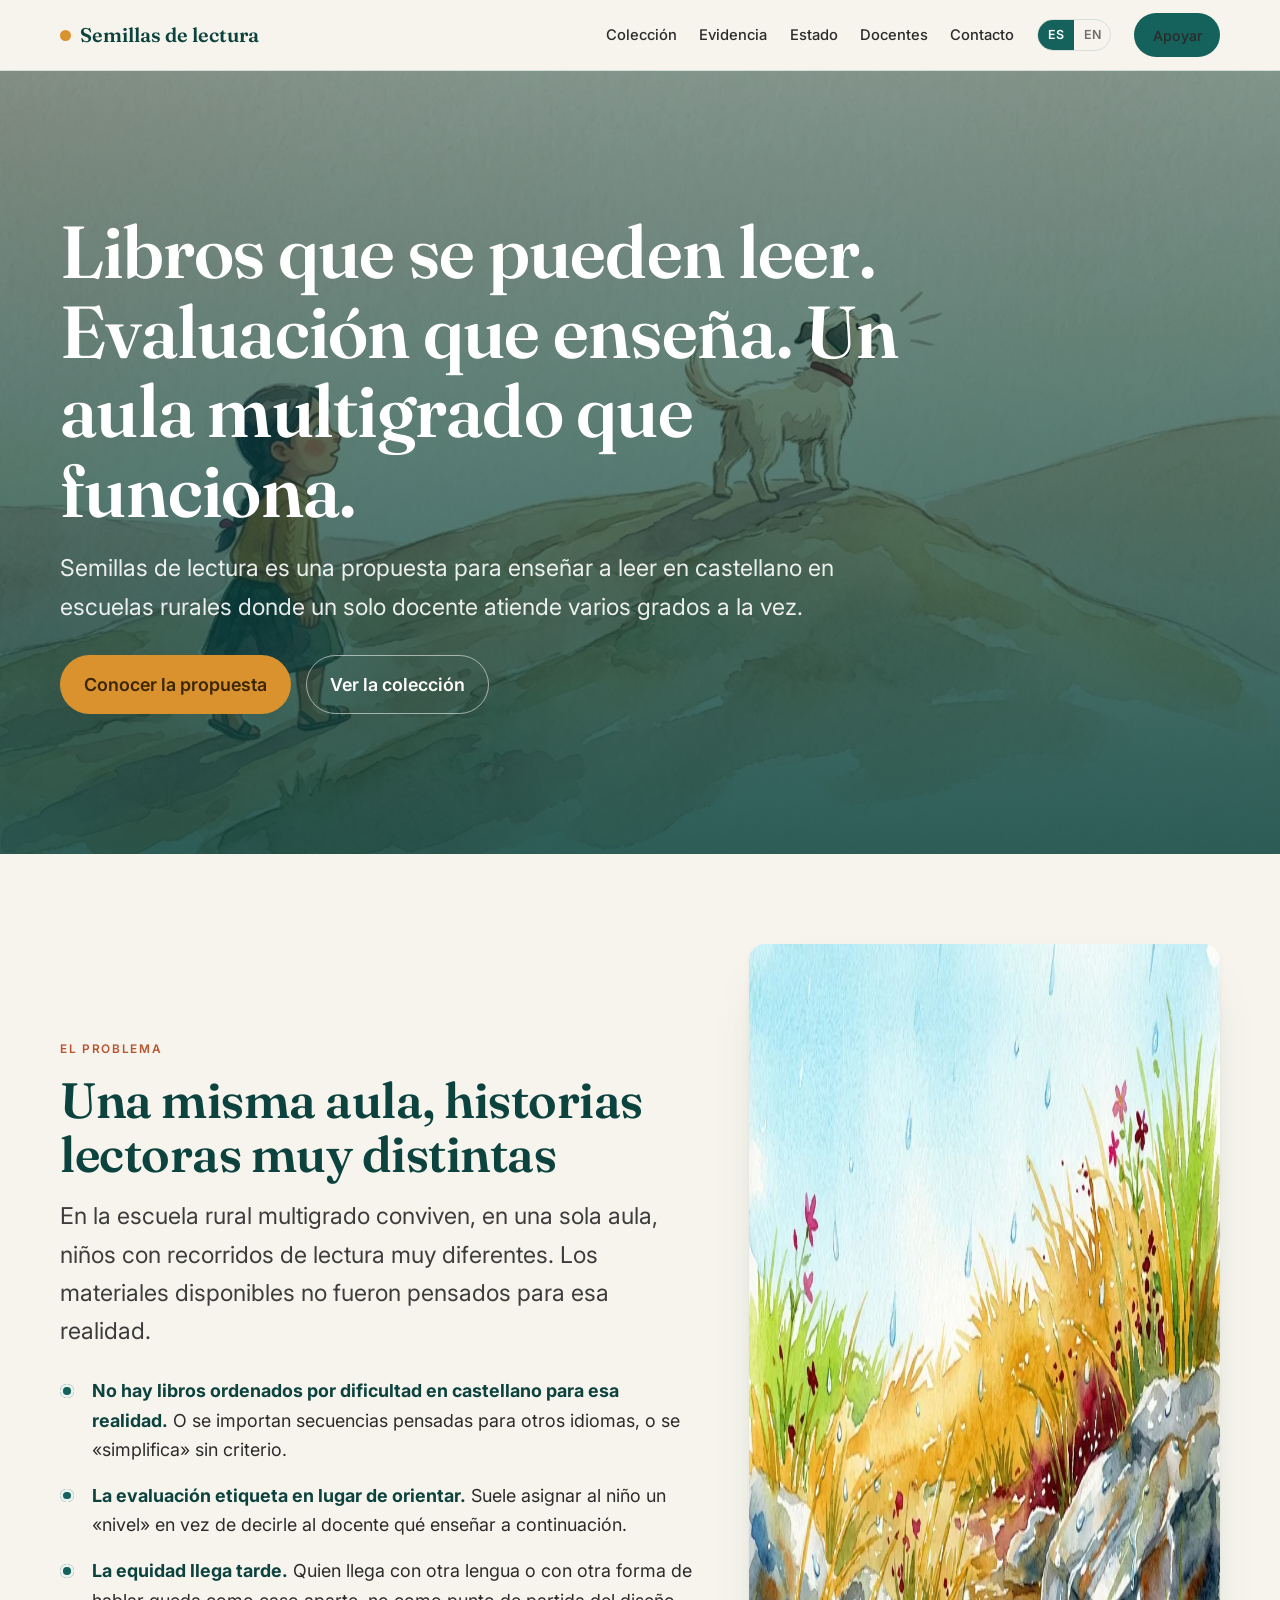
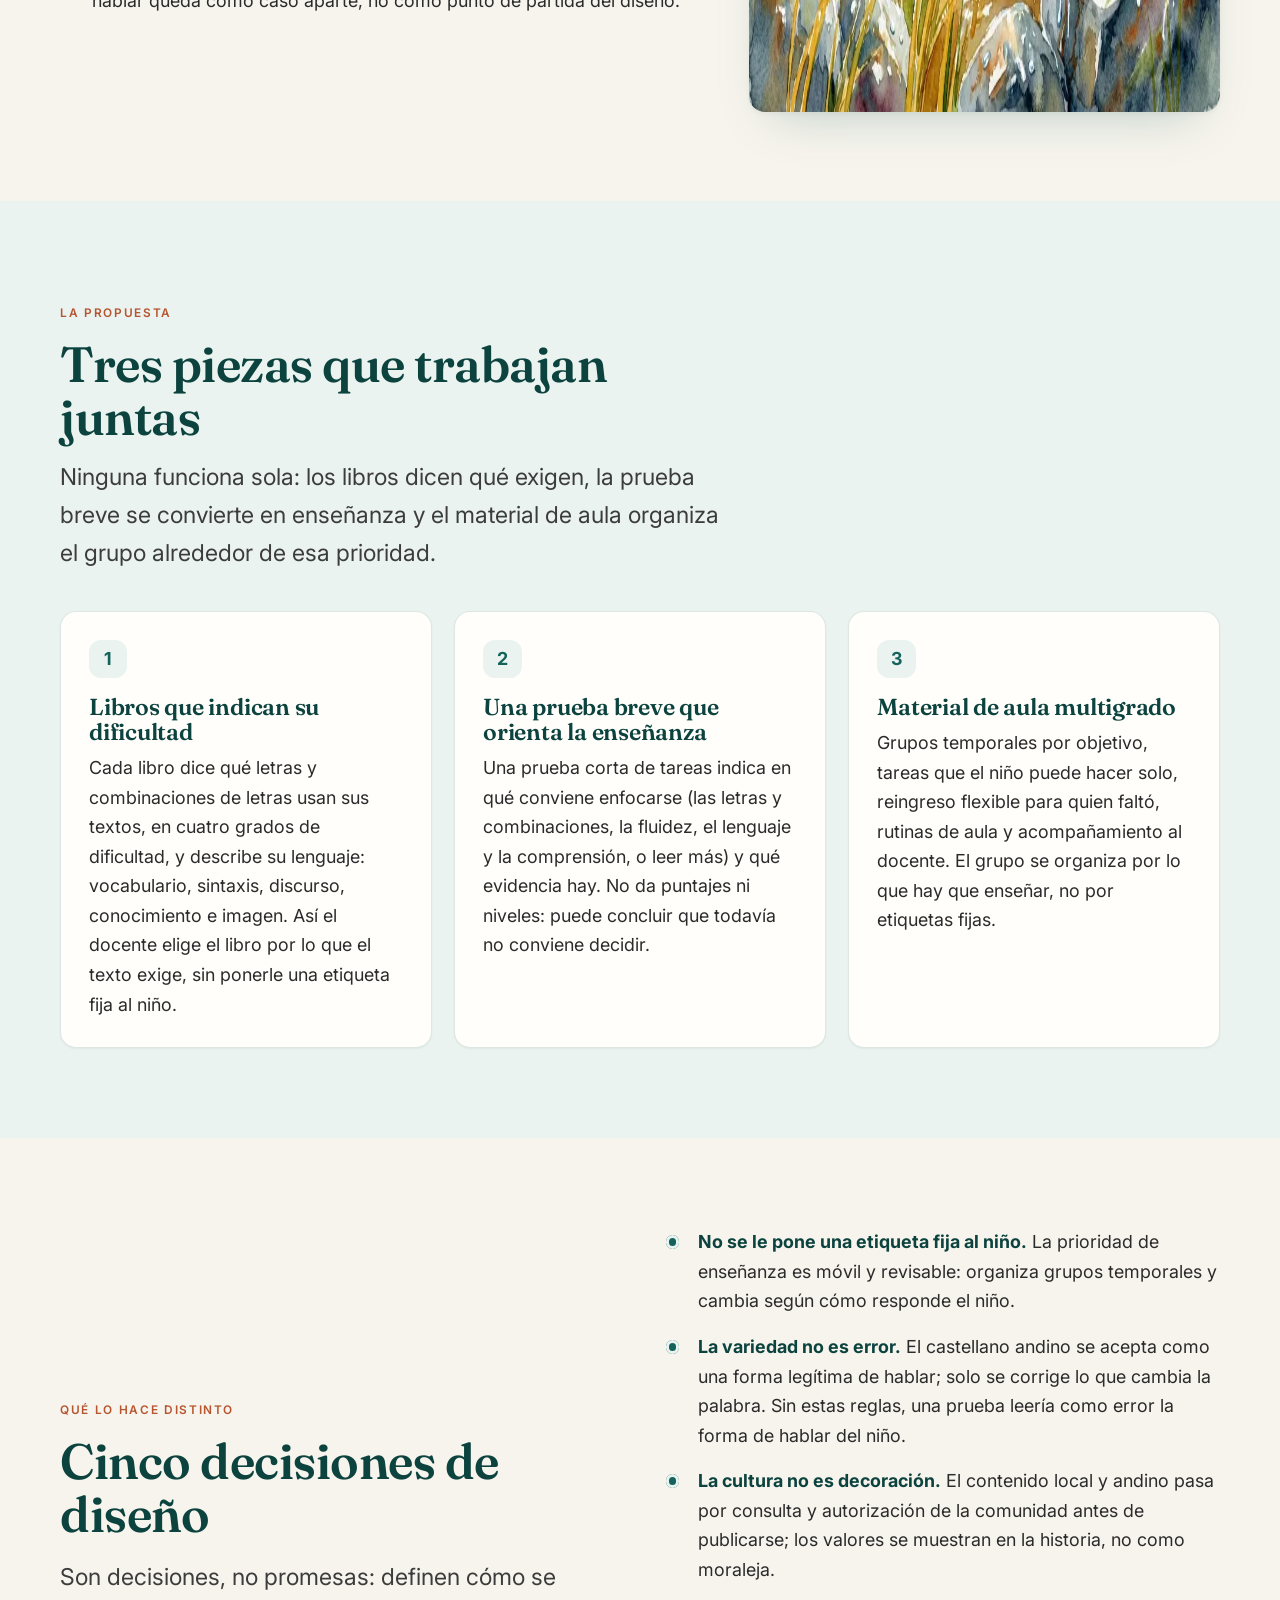
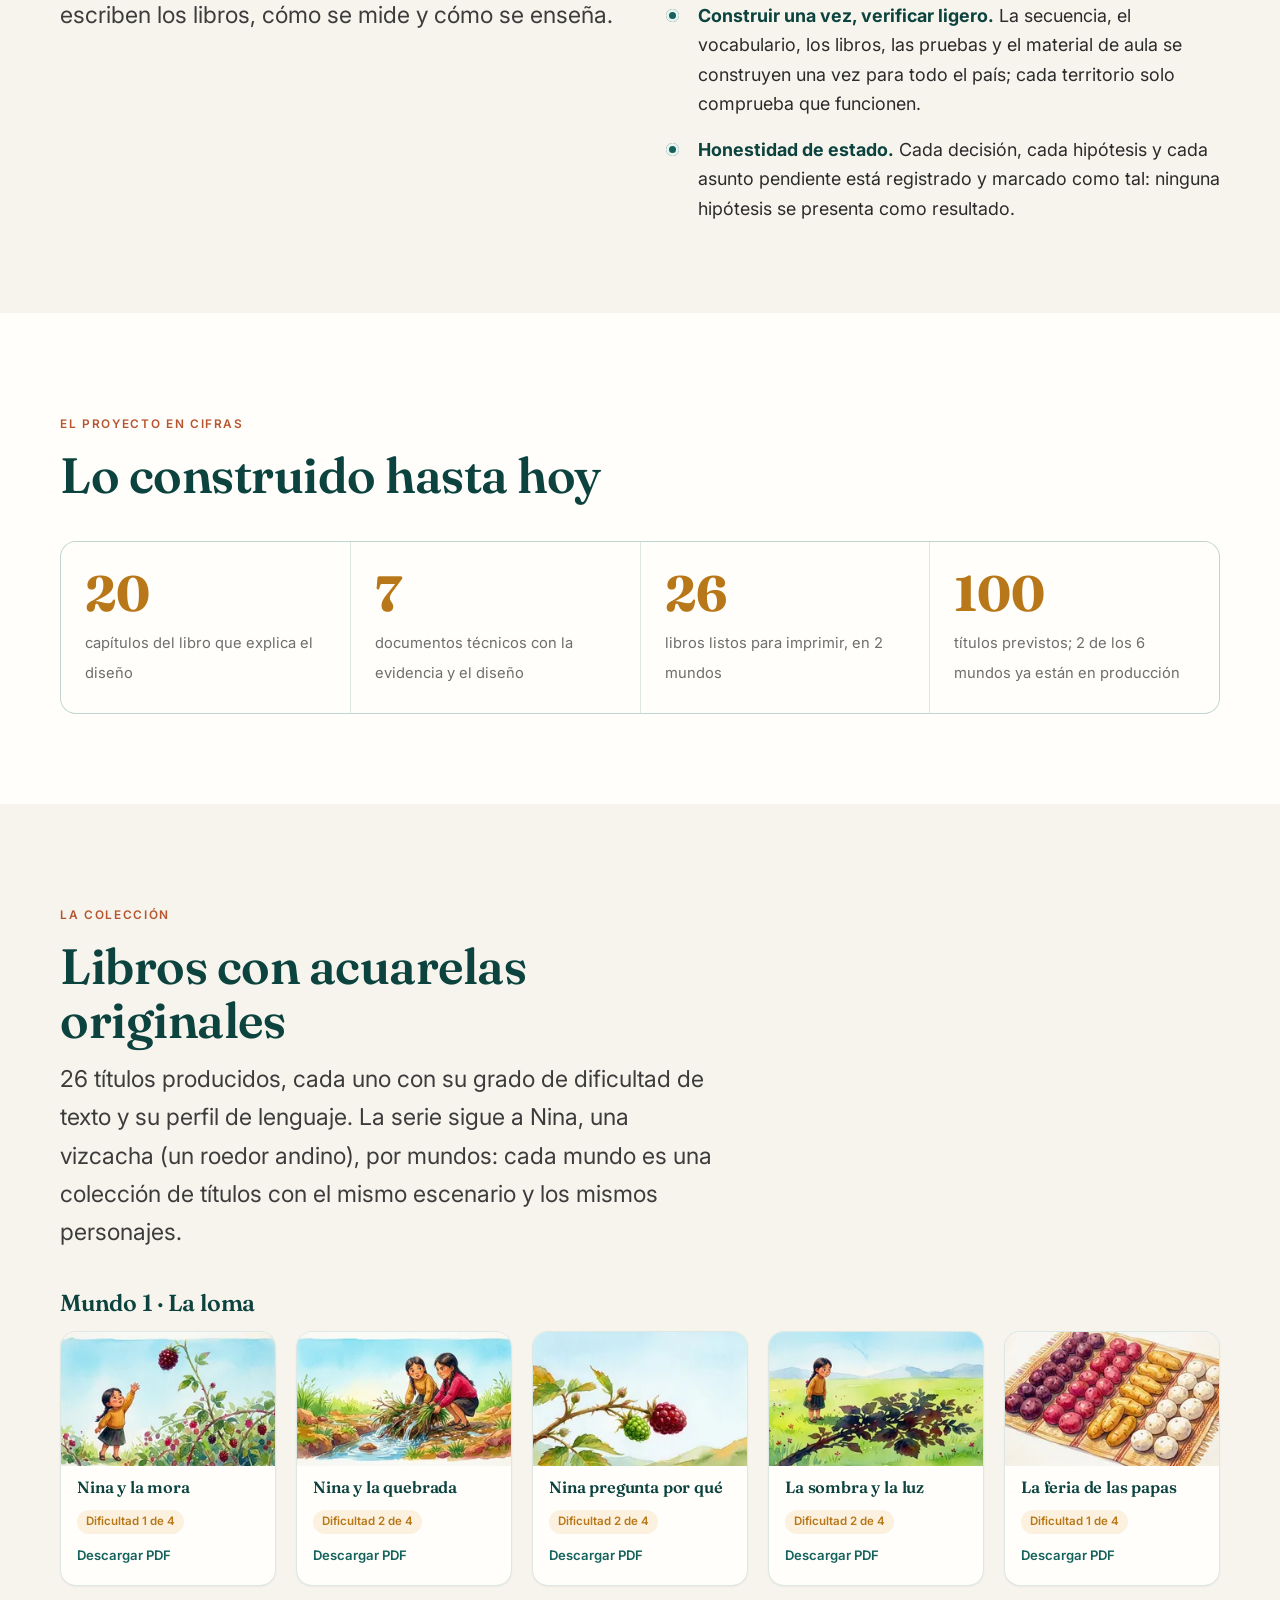
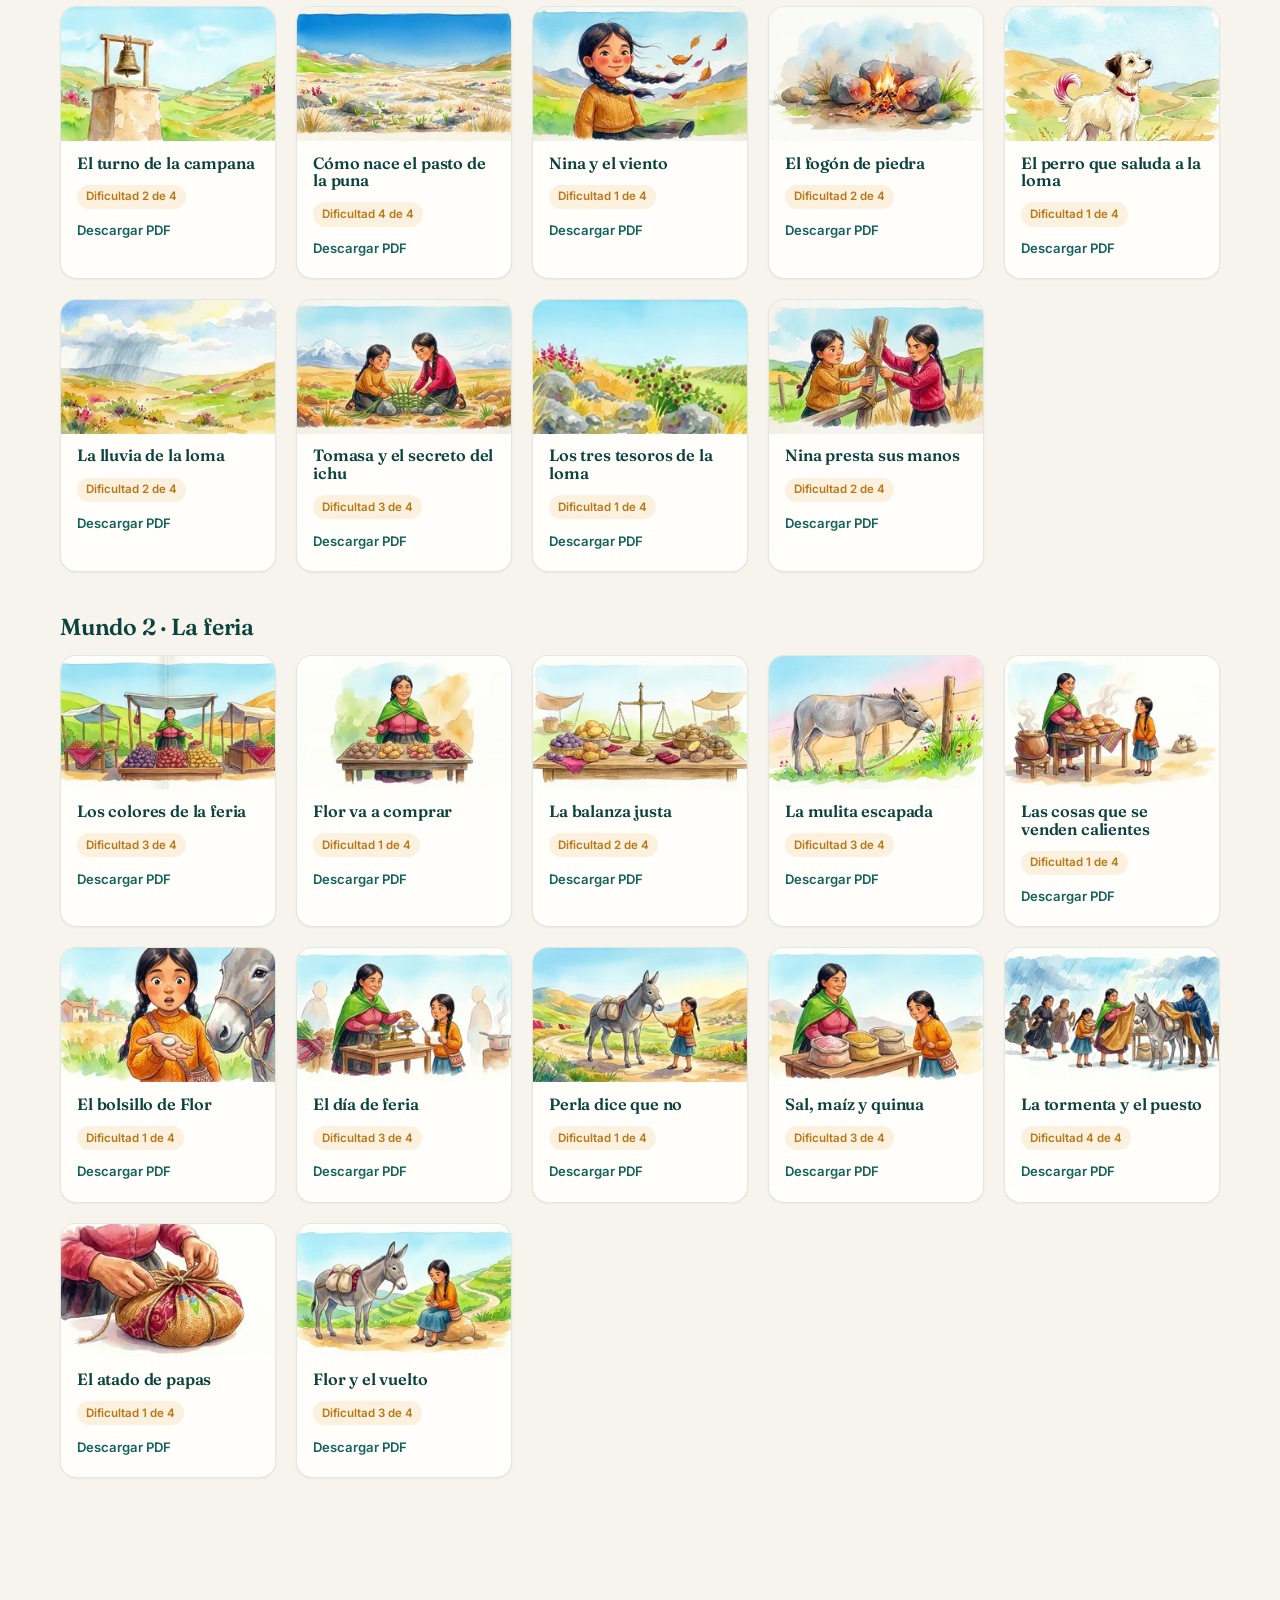
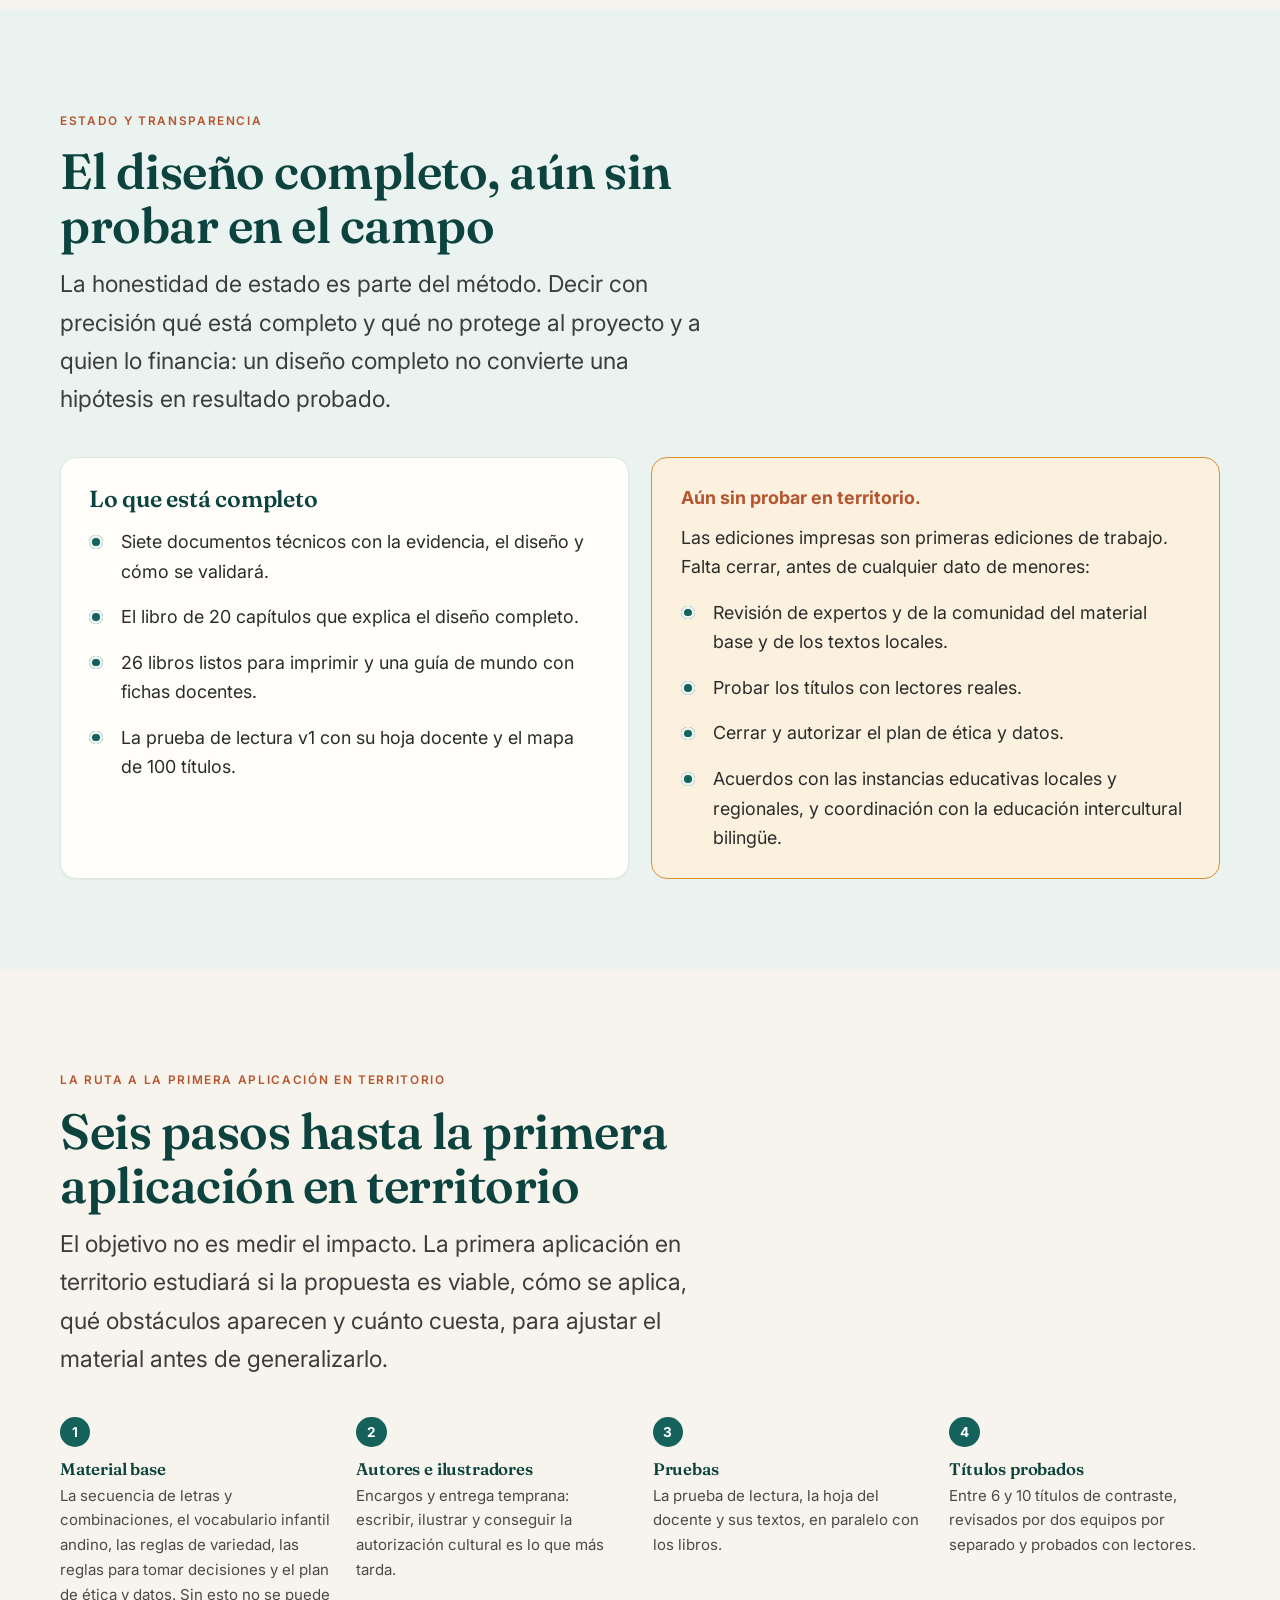
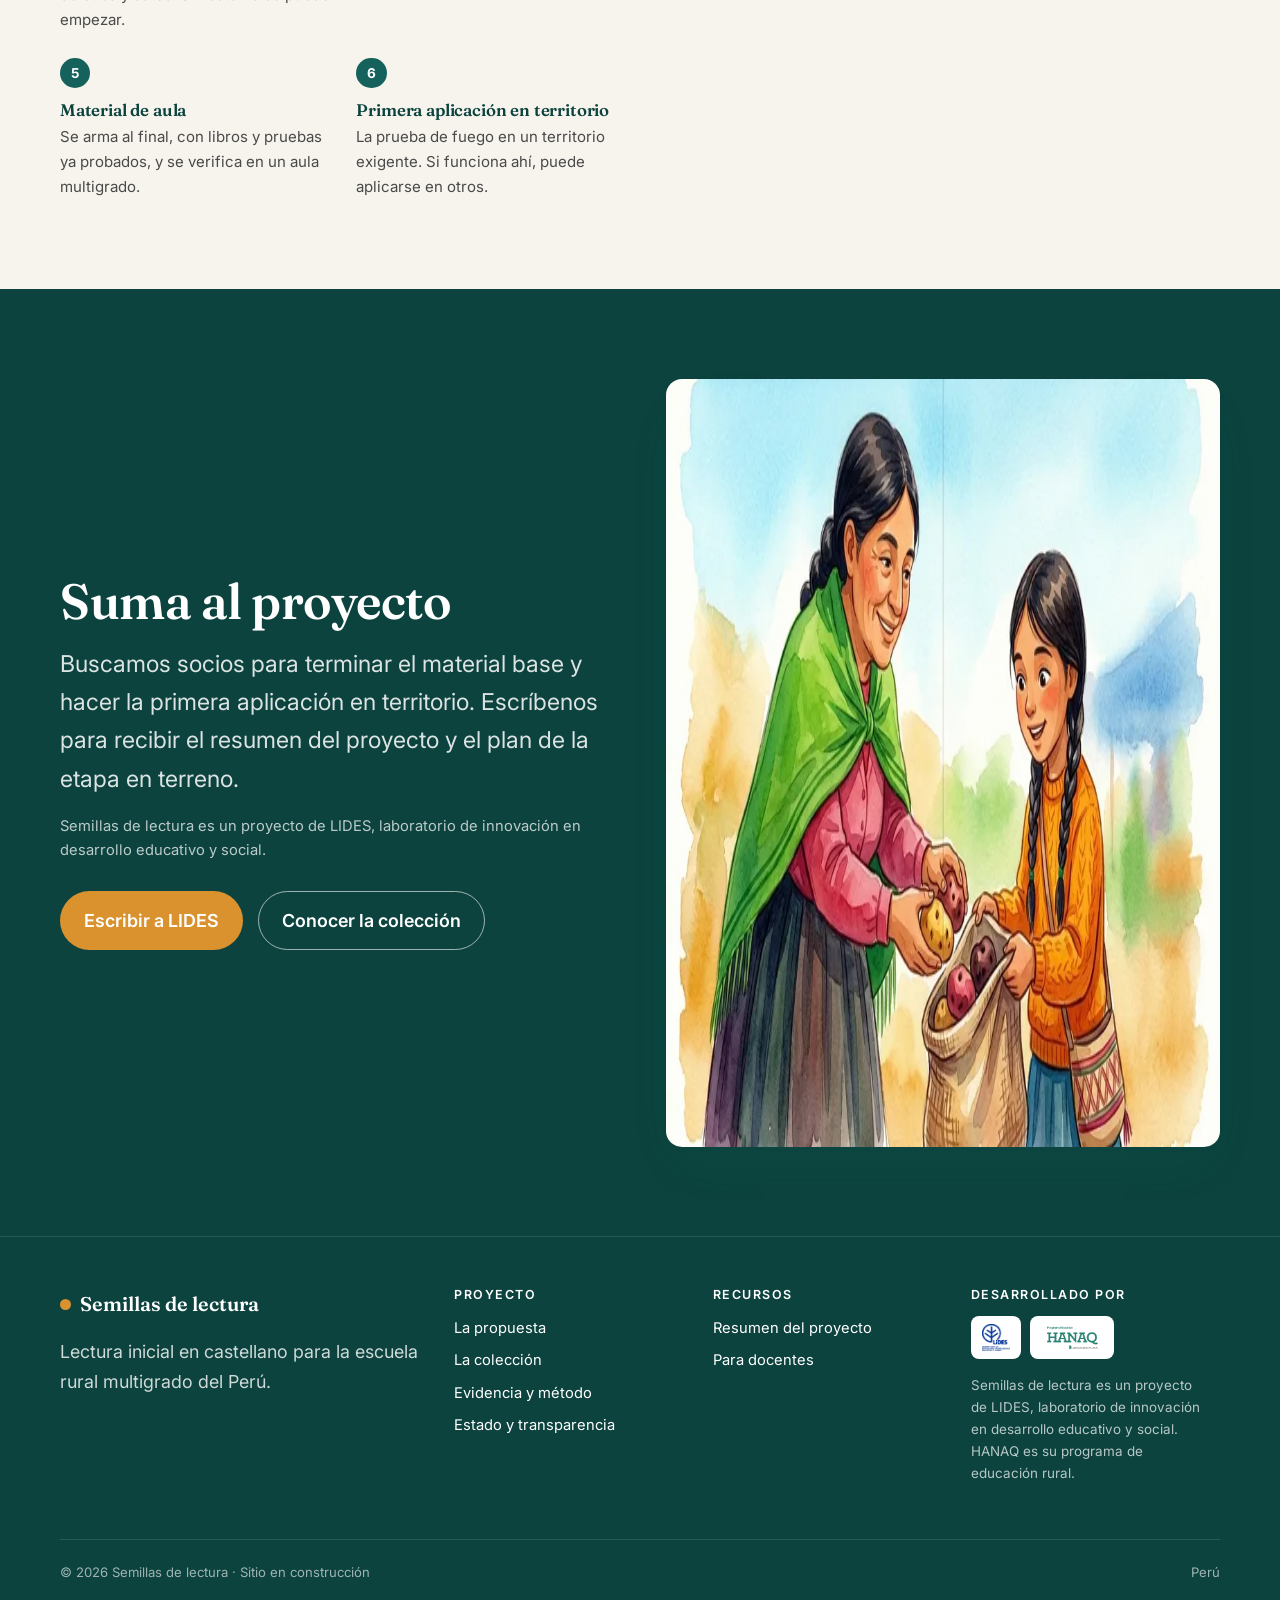
==== commit d0296fcd: "Actualiza sitio 2026-10-01 20:24" ====
--- a/index.html
+++ b/index.html
@@ -1,39 +1,41 @@
-<!DOCTYPE html><html lang="es"> <head><meta charset="utf-8"><meta name="viewport" content="width=device-width, initial-scale=1"><title>Semillas de lectura · Lectura inicial para la escuela rural multigrado</title><meta name="description" content="Propuesta nacional de lectura inicial en castellano para escuelas rurales multigrado del Perú. Libros diseñados, evaluación que enseña y un aula multigrado que funciona."><link rel="preconnect" href="https://fonts.googleapis.com"><link rel="preconnect" href="https://fonts.gstatic.com" crossorigin><link href="https://fonts.googleapis.com/css2?family=Fraunces:opsz,wght@9..144,400;9..144,500;9..144,600;9..144,700&family=Inter:wght@400;500;600;700&display=swap" rel="stylesheet"><link rel="stylesheet" href="/_astro/index.WQD9s7C7.css">
+<!DOCTYPE html><html lang="es"> <head><meta charset="utf-8"><meta name="viewport" content="width=device-width, initial-scale=1"><title>Semillas de lectura · Lectura inicial para la escuela rural multigrado</title><meta name="description" content="Propuesta de lectura inicial en castellano para escuelas rurales multigrado del Perú. Libros diseñados, evaluación que enseña y un aula multigrado que funciona."><link rel="preconnect" href="https://fonts.googleapis.com"><link rel="preconnect" href="https://fonts.gstatic.com" crossorigin><link href="https://fonts.googleapis.com/css2?family=Fraunces:opsz,wght@9..144,400;9..144,500;9..144,600;9..144,700&family=Inter:wght@400;500;600;700&display=swap" rel="stylesheet"><link rel="stylesheet" href="/_astro/index.WQD9s7C7.css">
 <style>.books-group[data-astro-cid-faalltie]{margin-bottom:2.6rem}.books-group[data-astro-cid-faalltie] h3[data-astro-cid-faalltie]{margin-bottom:1rem}
 </style></head> <body> <header class="site-header"> <div class="wrap"> <a class="brand" href="/"> <span class="dot"></span> Semillas de lectura </a> <nav class="nav" aria-label="Principal"> <a href="/coleccion/">Colección</a><a href="/evidencia/">Evidencia</a><a href="/estado/">Estado</a><a href="/docentes/">Docentes</a><a href="/#contacto">Contacto</a> <div class="lang"> <a href="/" class="active" aria-current="true"> ES </a><a href="/en/" class> EN </a> </div> <a class="btn btn--primary" href="/#contacto" style="padding:.6rem 1.1rem;font-size:.88rem"> Apoyar </a> </nav> </div> </header> <main>  <section class="hero" id="inicio"> <img src="/_astro/w110-e2.BwUHjNIh_ZemQ7e.webp" srcset="/_astro/w110-e2.BwUHjNIh_ZFhoA8.webp 900w, /_astro/w110-e2.BwUHjNIh_21OTNi.webp 1400w, /_astro/w110-e2.BwUHjNIh_ZemQ7e.webp 1408w" alt="Ilustración en acuarela de la loma andina" sizes="100vw" loading="eager" fetchpriority="high" decoding="async" width="1408" height="768" class="bg"> <div class="wrap hero__inner"> <h1>Libros que se pueden leer. Evaluación que enseña. Un aula multigrado que funciona.</h1> <p class="lead">
-Propuesta nacional de lectura inicial en castellano para escuelas rurales multigrado del
-        Perú.
+Semillas de lectura es una propuesta para enseñar a leer en castellano en escuelas rurales
+        donde un solo docente atiende varios grados a la vez.
 </p> <div class="actions"> <a class="btn btn--accent" href="#propuesta">Conocer la propuesta</a> <a class="btn btn--ghost" href="#coleccion">Ver la colección</a> </div> </div> </section> <section class="section" id="problema"> <div class="wrap split split--wide-left"> <div data-reveal> <p class="eyebrow">El problema</p> <h2>Una misma aula, historias lectoras muy distintas</h2> <p class="lead" style="margin-top:1rem">
 En la escuela rural multigrado conviven, en una sola aula, niños con recorridos de lectura
           muy diferentes. Los materiales disponibles no fueron pensados para esa realidad.
-</p> <ul class="checks" style="margin-top:1.6rem"> <li> <strong>No hay textos nivelados en castellano para esa realidad.</strong> O se trasladan
-            progresiones pensadas para el inglés, o se «simplifica» sin criterio.
+</p> <ul class="checks" style="margin-top:1.6rem"> <li> <strong>No hay libros ordenados por dificultad en castellano para esa realidad.</strong>
+O se importan secuencias pensadas para otros idiomas, o se «simplifica» sin criterio.
 </li> <li> <strong>La evaluación etiqueta en lugar de orientar.</strong> Suele asignar al niño un
             «nivel» en vez de decirle al docente qué enseñar a continuación.
-</li> <li> <strong>La equidad llega tarde.</strong> Quien llega con otra lengua o variedad queda
-            como caso aparte, no como punto de partida del diseño.
+</li> <li> <strong>La equidad llega tarde.</strong> Quien llega con otra lengua o con otra forma de
+            hablar queda como caso aparte, no como punto de partida del diseño.
 </li> </ul> </div> <div data-reveal> <img src="/_astro/w111-e2.Omn8x8ts_CUCIG.webp" srcset="/_astro/w111-e2.Omn8x8ts_Z4xsLf.webp 500w, /_astro/w111-e2.Omn8x8ts_Z2vNdSG.webp 800w, /_astro/w111-e2.Omn8x8ts_Zu0KUq.webp 1100w" alt="Escena en acuarela del aula y la loma" sizes="(max-width: 860px) 92vw, 46vw" loading="lazy" decoding="async" fetchpriority="auto" width="1408" height="768" class="round"> </div> </div> </section> <section class="section section--tint" id="propuesta"> <div class="wrap"> <div class="section-head" data-reveal> <p class="eyebrow">La propuesta</p> <h2>Tres piezas que trabajan juntas</h2> <p class="lead">
-Ninguna funciona sola: los libros declaran su demanda, el tamizaje se convierte en
-          enseñanza y el kit organiza el aula alrededor de esa prioridad.
-</p> </div> <div class="grid grid--3"> <article class="card" data-reveal> <span class="card__kicker">1</span> <h3>Libros diseñados para un uso</h3> <p>Cada texto indica qué letras y combinaciones de letras usa, en cuatro grados de dificultad, y describe su lenguaje: vocabulario, sintaxis, discurso, conocimiento e imagen. Dos descripciones, nunca una banda única que clasifique al niño.</p> </article><article class="card" data-reveal> <span class="card__kicker">2</span> <h3>Tamizaje que se vuelve enseñanza</h3> <p>Una ruta breve de tareas produce una prioridad de enseñanza (las letras y combinaciones, la fluidez, el lenguaje y la comprensión, la extensión de la lectura) y un estado de la evidencia. Sin puntajes ni niveles: «no decidir» es una salida legítima.</p> </article><article class="card" data-reveal> <span class="card__kicker">3</span> <h3>Kit de aula multigrado</h3> <p>Grupos temporales por objetivo, tareas autónomas certificadas, reentrada para quien faltó, rutinas funcionales y acompañamiento docente. La prioridad organiza grupos móviles, no identidades fijas.</p> </article> </div> </div> </section> <section class="section"> <div class="wrap split"> <div data-reveal> <p class="eyebrow">Qué lo hace distinto</p> <h2>Cinco decisiones de diseño</h2> <p class="lead" style="margin-top:1rem">
+Ninguna funciona sola: los libros dicen qué exigen, la prueba breve se convierte en
+          enseñanza y el material de aula organiza el grupo alrededor de esa prioridad.
+</p> </div> <div class="grid grid--3"> <article class="card" data-reveal> <span class="card__kicker">1</span> <h3>Libros que indican su dificultad</h3> <p>Cada libro dice qué letras y combinaciones de letras usan sus textos, en cuatro grados de dificultad, y describe su lenguaje: vocabulario, sintaxis, discurso, conocimiento e imagen. Así el docente elige el libro por lo que el texto exige, sin ponerle una etiqueta fija al niño.</p> </article><article class="card" data-reveal> <span class="card__kicker">2</span> <h3>Una prueba breve que orienta la enseñanza</h3> <p>Una prueba corta de tareas indica en qué conviene enfocarse (las letras y combinaciones, la fluidez, el lenguaje y la comprensión, o leer más) y qué evidencia hay. No da puntajes ni niveles: puede concluir que todavía no conviene decidir.</p> </article><article class="card" data-reveal> <span class="card__kicker">3</span> <h3>Material de aula multigrado</h3> <p>Grupos temporales por objetivo, tareas que el niño puede hacer solo, reingreso flexible para quien faltó, rutinas de aula y acompañamiento al docente. El grupo se organiza por lo que hay que enseñar, no por etiquetas fijas.</p> </article> </div> </div> </section> <section class="section"> <div class="wrap split"> <div data-reveal> <p class="eyebrow">Qué lo hace distinto</p> <h2>Cinco decisiones de diseño</h2> <p class="lead" style="margin-top:1rem">
 Son decisiones, no promesas: definen cómo se escriben los libros, cómo se mide y cómo se
           enseña.
-</p> </div> <ul class="checks" data-reveal> <li><strong>Ningún niño tiene un nivel.</strong> La prioridad es móvil y revisable: organiza grupos temporales de enseñanza y se modifica con la respuesta a la enseñanza.</li><li><strong>La variedad no es error.</strong> El castellano andino se acepta como variedad legítima; solo se corrige lo que cambia la palabra. Sin estas reglas, un instrumento leería como déficit la pronunciación de un niño que habla una variedad distinta.</li><li><strong>La cultura no es decoración.</strong> El contenido situado pasa por consulta y autorización comunitaria antes de publicarse; los valores se encarnan en la trama, nunca como moraleja.</li><li><strong>Construir una vez, verificar ligero.</strong> La secuencia, el vocabulario, los libros, los instrumentos y el kit se construyen una vez para todo el país; cada territorio hace solo una verificación ligera.</li><li><strong>Honestidad de estado.</strong> Decisiones, hipótesis y asuntos abiertos están registrados y separados: ninguna hipótesis se presenta como resultado.</li> </ul> </div> </section> <section class="section section--papel2"> <div class="wrap"> <div class="section-head" data-reveal> <p class="eyebrow">El proyecto en cifras</p> <h2>Lo construido hasta hoy</h2> </div> <div class="stats" data-reveal> <div class="stat"> <b>20</b> <span>capítulos de manuscrito activo, en siete partes</span> </div><div class="stat"> <b>7</b> <span>expedientes técnicos con la evidencia y el diseño de la propuesta</span> </div><div class="stat"> <b>24</b> <span>libros listos para imprimir, en tres mundos</span> </div><div class="stat"> <b>100</b> <span>títulos planificados en seis mundos</span> </div> </div> </div> </section> <section class="section" id="coleccion"> <div class="wrap"> <div class="section-head" data-reveal> <p class="eyebrow">La colección</p> <h2>Libros con acuarelas originales</h2> <p class="lead"> 24 títulos producidos, cada uno con su grado de dificultad de texto y su
-          perfil de lenguaje. La serie sigue a Nina la vizcacha por mundos.
-</p> </div> <div class="books-group" data-reveal data-astro-cid-faalltie><h3 data-astro-cid-faalltie>Mundo 1 · La loma</h3><div class="books" data-astro-cid-faalltie><article class="book" data-astro-cid-faalltie><img src="/_astro/t01-e2.sLxuj5t8_15q7Nx.webp" srcset="/_astro/t01-e2.sLxuj5t8_RbbiI.webp 300w, /_astro/t01-e2.sLxuj5t8_1Rnuko.webp 600w" alt="Portada de Nina y la mora" sizes="(max-width: 700px) 45vw, 220px" data-astro-cid-faalltie="true" loading="lazy" decoding="async" fetchpriority="auto" width="1408" height="768"><div class="book__meta" data-astro-cid-faalltie><h4 data-astro-cid-faalltie>Nina y la mora</h4><span class="badge" data-astro-cid-faalltie>Dificultad 1 de 4</span><a class="book__dl" href="/descargas/libros/t01-nina-y-la-mora.pdf" download data-astro-cid-faalltie>Descargar PDF</a></div></article><article class="book" data-astro-cid-faalltie><img src="/_astro/t03-e3.Bn-raiil_ZwWPAC.webp" srcset="/_astro/t03-e3.Bn-raiil_DXd2w.webp 300w, /_astro/t03-e3.Bn-raiil_1Eaw4c.webp 600w" alt="Portada de Nina y la quebrada" sizes="(max-width: 700px) 45vw, 220px" data-astro-cid-faalltie="true" loading="lazy" decoding="async" fetchpriority="auto" width="1408" height="768"><div class="book__meta" data-astro-cid-faalltie><h4 data-astro-cid-faalltie>Nina y la quebrada</h4><span class="badge" data-astro-cid-faalltie>Dificultad 2 de 4</span><a class="book__dl" href="/descargas/libros/t03-nina-y-la-quebrada.pdf" download data-astro-cid-faalltie>Descargar PDF</a></div></article><article class="book" data-astro-cid-faalltie><img src="/_astro/w103-e2.fLUdlv_I_Z1RNAmy.webp" srcset="/_astro/w103-e2.fLUdlv_I_1c2yXV.webp 300w, /_astro/w103-e2.fLUdlv_I_Z1fdb8v.webp 600w" alt="Portada de Nina pregunta por qué" sizes="(max-width: 700px) 45vw, 220px" data-astro-cid-faalltie="true" loading="lazy" decoding="async" fetchpriority="auto" width="1408" height="768"><div class="book__meta" data-astro-cid-faalltie><h4 data-astro-cid-faalltie>Nina pregunta por qué</h4><span class="badge" data-astro-cid-faalltie>Dificultad 2 de 4</span><a class="book__dl" href="/descargas/libros/w103-nina-pregunta-por-que.pdf" download data-astro-cid-faalltie>Descargar PDF</a></div></article><article class="book" data-astro-cid-faalltie><img src="/_astro/w104-e3.R_a1YE_q_Z2hXkfQ.webp" srcset="/_astro/w104-e3.R_a1YE_q_2agpoy.webp 300w, /_astro/w104-e3.R_a1YE_q_ZgYkHS.webp 600w" alt="Portada de La sombra y la luz" sizes="(max-width: 700px) 45vw, 220px" data-astro-cid-faalltie="true" loading="lazy" decoding="async" fetchpriority="auto" width="1408" height="768"><div class="book__meta" data-astro-cid-faalltie><h4 data-astro-cid-faalltie>La sombra y la luz</h4><span class="badge" data-astro-cid-faalltie>Dificultad 2 de 4</span><a class="book__dl" href="/descargas/libros/w104-la-sombra-y-la-luz.pdf" download data-astro-cid-faalltie>Descargar PDF</a></div></article><article class="book" data-astro-cid-faalltie><img src="/_astro/w105-e2.Df4O6lzq_1nePKT.webp" srcset="/_astro/w105-e2.Df4O6lzq_Z2iFlyg.webp 300w, /_astro/w105-e2.Df4O6lzq_kg28e.webp 600w" alt="Portada de La feria de las papas" sizes="(max-width: 700px) 45vw, 220px" data-astro-cid-faalltie="true" loading="lazy" decoding="async" fetchpriority="auto" width="1408" height="768"><div class="book__meta" data-astro-cid-faalltie><h4 data-astro-cid-faalltie>La feria de las papas</h4><span class="badge" data-astro-cid-faalltie>Dificultad 1 de 4</span><a class="book__dl" href="/descargas/libros/w105-la-feria-de-las-papas.pdf" download data-astro-cid-faalltie>Descargar PDF</a></div></article><article class="book" data-astro-cid-faalltie><img src="/_astro/w106-e1.AVZybhZU_ZyYQnu.webp" srcset="/_astro/w106-e1.AVZybhZU_Z22vcxj.webp 300w, /_astro/w106-e1.AVZybhZU_Aqb9b.webp 600w" alt="Portada de El turno de la campana" sizes="(max-width: 700px) 45vw, 220px" data-astro-cid-faalltie="true" loading="lazy" decoding="async" fetchpriority="auto" width="1408" height="768"><div class="book__meta" data-astro-cid-faalltie><h4 data-astro-cid-faalltie>El turno de la campana</h4><span class="badge" data-astro-cid-faalltie>Dificultad 2 de 4</span><a class="book__dl" href="/descargas/libros/w106-el-turno-de-la-campana.pdf" download data-astro-cid-faalltie>Descargar PDF</a></div></article><article class="book" data-astro-cid-faalltie><img src="/_astro/w107-e1.T4I17C34_ZMU4wg.webp" srcset="/_astro/w107-e1.T4I17C34_ZXainv.webp 300w, /_astro/w107-e1.T4I17C34_Z2mpus.webp 600w" alt="Portada de Cómo nace el pasto de la puna" sizes="(max-width: 700px) 45vw, 220px" data-astro-cid-faalltie="true" loading="lazy" decoding="async" fetchpriority="auto" width="1376" height="768"><div class="book__meta" data-astro-cid-faalltie><h4 data-astro-cid-faalltie>Cómo nace el pasto de la puna</h4><span class="badge" data-astro-cid-faalltie>Dificultad 4 de 4</span><a class="book__dl" href="/descargas/libros/w107-como-nace-el-pasto.pdf" download data-astro-cid-faalltie>Descargar PDF</a></div></article><article class="book" data-astro-cid-faalltie><img src="/_astro/w108-e1.BvR2Yei-_Z1K8J2W.webp" srcset="/_astro/w108-e1.BvR2Yei-_Z1zNYDC.webp 300w, /_astro/w108-e1.BvR2Yei-_137o2R.webp 600w" alt="Portada de Nina y el viento" sizes="(max-width: 700px) 45vw, 220px" data-astro-cid-faalltie="true" loading="lazy" decoding="async" fetchpriority="auto" width="1408" height="768"><div class="book__meta" data-astro-cid-faalltie><h4 data-astro-cid-faalltie>Nina y el viento</h4><span class="badge" data-astro-cid-faalltie>Dificultad 1 de 4</span><a class="book__dl" href="/descargas/libros/w108-nina-y-el-viento.pdf" download data-astro-cid-faalltie>Descargar PDF</a></div></article><article class="book" data-astro-cid-faalltie><img src="/_astro/w109-e2.fu4FG2HN_1CjPej.webp" srcset="/_astro/w109-e2.fu4FG2HN_Z6bGh.webp 300w, /_astro/w109-e2.fu4FG2HN_Z2rlVNI.webp 600w" alt="Portada de El fogón de piedra" sizes="(max-width: 700px) 45vw, 220px" data-astro-cid-faalltie="true" loading="lazy" decoding="async" fetchpriority="auto" width="1408" height="768"><div class="book__meta" data-astro-cid-faalltie><h4 data-astro-cid-faalltie>El fogón de piedra</h4><span class="badge" data-astro-cid-faalltie>Dificultad 2 de 4</span><a class="book__dl" href="/descargas/libros/w109-el-fogon-de-piedra.pdf" download data-astro-cid-faalltie>Descargar PDF</a></div></article><article class="book" data-astro-cid-faalltie><img src="/_astro/w110-e1.D6E14DRG_hHww2.webp" srcset="/_astro/w110-e1.D6E14DRG_Z1yFc9W.webp 300w, /_astro/w110-e1.D6E14DRG_1hmWuc.webp 600w" alt="Portada de El perro que saluda a la loma" sizes="(max-width: 700px) 45vw, 220px" data-astro-cid-faalltie="true" loading="lazy" decoding="async" fetchpriority="auto" width="848" height="1264"><div class="book__meta" data-astro-cid-faalltie><h4 data-astro-cid-faalltie>El perro que saluda a la loma</h4><span class="badge" data-astro-cid-faalltie>Dificultad 1 de 4</span><a class="book__dl" href="/descargas/libros/w110-el-perro-que-saluda.pdf" download data-astro-cid-faalltie>Descargar PDF</a></div></article><article class="book" data-astro-cid-faalltie><img src="/_astro/w111-e1.CtER88pp_1R3Mps.webp" srcset="/_astro/w111-e1.CtER88pp_U9Hvu.webp 300w, /_astro/w111-e1.CtER88pp_1PWAox.webp 600w" alt="Portada de La lluvia de la loma" sizes="(max-width: 700px) 45vw, 220px" data-astro-cid-faalltie="true" loading="lazy" decoding="async" fetchpriority="auto" width="1376" height="768"><div class="book__meta" data-astro-cid-faalltie><h4 data-astro-cid-faalltie>La lluvia de la loma</h4><span class="badge" data-astro-cid-faalltie>Dificultad 2 de 4</span><a class="book__dl" href="/descargas/libros/w111-la-lluvia-de-la-loma.pdf" download data-astro-cid-faalltie>Descargar PDF</a></div></article><article class="book" data-astro-cid-faalltie><img src="/_astro/w112-e3.Cd_GBD3k_Z1LXmR.webp" srcset="/_astro/w112-e3.Cd_GBD3k_2eIkcw.webp 300w, /_astro/w112-e3.Cd_GBD3k_ZcwpTU.webp 600w" alt="Portada de Tomasa y el secreto del ichu" sizes="(max-width: 700px) 45vw, 220px" data-astro-cid-faalltie="true" loading="lazy" decoding="async" fetchpriority="auto" width="1408" height="768"><div class="book__meta" data-astro-cid-faalltie><h4 data-astro-cid-faalltie>Tomasa y el secreto del ichu</h4><span class="badge" data-astro-cid-faalltie>Dificultad 3 de 4</span><a class="book__dl" href="/descargas/libros/w112-tomasa-y-el-ichu.pdf" download data-astro-cid-faalltie>Descargar PDF</a></div></article><article class="book" data-astro-cid-faalltie><img src="/_astro/w113-e1.BZIQTtIN_2awHPX.webp" srcset="/_astro/w113-e1.BZIQTtIN_1RCTyQ.webp 300w, /_astro/w113-e1.BZIQTtIN_uqyEO.webp 600w" alt="Portada de Los tres tesoros de la loma" sizes="(max-width: 700px) 45vw, 220px" data-astro-cid-faalltie="true" loading="lazy" decoding="async" fetchpriority="auto" width="1584" height="672"><div class="book__meta" data-astro-cid-faalltie><h4 data-astro-cid-faalltie>Los tres tesoros de la loma</h4><span class="badge" data-astro-cid-faalltie>Dificultad 1 de 4</span><a class="book__dl" href="/descargas/libros/w113-los-tesoros-de-la-loma.pdf" download data-astro-cid-faalltie>Descargar PDF</a></div></article><article class="book" data-astro-cid-faalltie><img src="/_astro/w114-e3.BW_A-zri_DUTky.webp" srcset="/_astro/w114-e3.BW_A-zri_Z1F4XEt.webp 300w, /_astro/w114-e3.BW_A-zri_WQp21.webp 600w" alt="Portada de Nina presta sus manos" sizes="(max-width: 700px) 45vw, 220px" data-astro-cid-faalltie="true" loading="lazy" decoding="async" fetchpriority="auto" width="1408" height="768"><div class="book__meta" data-astro-cid-faalltie><h4 data-astro-cid-faalltie>Nina presta sus manos</h4><span class="badge" data-astro-cid-faalltie>Dificultad 2 de 4</span><a class="book__dl" href="/descargas/libros/w114-nina-presta-sus-manos.pdf" download data-astro-cid-faalltie>Descargar PDF</a></div></article></div></div><div class="books-group" data-reveal data-astro-cid-faalltie><h3 data-astro-cid-faalltie>Mundo 2 · La feria</h3><div class="books" data-astro-cid-faalltie><article class="book" data-astro-cid-faalltie><img src="/_astro/w201-e1.QCZhQMul_1CtIqF.webp" srcset="/_astro/w201-e1.QCZhQMul_ZY8dBL.webp 300w, /_astro/w201-e1.QCZhQMul_1DNa4I.webp 600w" alt="Portada de Los colores de la feria" sizes="(max-width: 700px) 45vw, 220px" data-astro-cid-faalltie="true" loading="lazy" decoding="async" fetchpriority="auto" width="1408" height="768"><div class="book__meta" data-astro-cid-faalltie><h4 data-astro-cid-faalltie>Los colores de la feria</h4><span class="badge" data-astro-cid-faalltie>Dificultad 3 de 4</span><a class="book__dl" href="/descargas/libros/w201-los-colores-de-la-feria.pdf" download data-astro-cid-faalltie>Descargar PDF</a></div></article><article class="book" data-astro-cid-faalltie><img src="/_astro/w202-e2.CMrBh3ew_2bG06i.webp" srcset="/_astro/w202-e2.CMrBh3ew_Z2r5rrl.webp 300w, /_astro/w202-e2.CMrBh3ew_bPVf9.webp 600w" alt="Portada de Flor va a comprar" sizes="(max-width: 700px) 45vw, 220px" data-astro-cid-faalltie="true" loading="lazy" decoding="async" fetchpriority="auto" width="1408" height="768"><div class="book__meta" data-astro-cid-faalltie><h4 data-astro-cid-faalltie>Flor va a comprar</h4><span class="badge" data-astro-cid-faalltie>Dificultad 1 de 4</span><a class="book__dl" href="/descargas/libros/w202-flor-va-a-comprar.pdf" download data-astro-cid-faalltie>Descargar PDF</a></div></article><article class="book" data-astro-cid-faalltie><img src="/_astro/w203-e1.7yzkDyVJ_1PXMFQ.webp" srcset="/_astro/w203-e1.7yzkDyVJ_Yn1J1.webp 300w, /_astro/w203-e1.7yzkDyVJ_Z1rRInq.webp 600w" alt="Portada de La balanza justa" sizes="(max-width: 700px) 45vw, 220px" data-astro-cid-faalltie="true" loading="lazy" decoding="async" fetchpriority="auto" width="1408" height="768"><div class="book__meta" data-astro-cid-faalltie><h4 data-astro-cid-faalltie>La balanza justa</h4><span class="badge" data-astro-cid-faalltie>Dificultad 2 de 4</span><a class="book__dl" href="/descargas/libros/w203-la-balanza-justa.pdf" download data-astro-cid-faalltie>Descargar PDF</a></div></article><article class="book" data-astro-cid-faalltie><img src="/_astro/w204-e1.b86aSP2d_2ibm15.webp" srcset="/_astro/w204-e1.b86aSP2d_venCR.webp 300w, /_astro/w204-e1.b86aSP2d_Z1V1mtz.webp 600w" alt="Portada de La mulita escapada" sizes="(max-width: 700px) 45vw, 220px" data-astro-cid-faalltie="true" loading="lazy" decoding="async" fetchpriority="auto" width="1408" height="768"><div class="book__meta" data-astro-cid-faalltie><h4 data-astro-cid-faalltie>La mulita escapada</h4><span class="badge" data-astro-cid-faalltie>Dificultad 3 de 4</span><a class="book__dl" href="/descargas/libros/w204-la-mulita-escapada.pdf" download data-astro-cid-faalltie>Descargar PDF</a></div></article><article class="book" data-astro-cid-faalltie><img src="/_astro/w205-e1.Km6_EWou_23s5Tm.webp" srcset="/_astro/w205-e1.Km6_EWou_1tMKsD.webp 300w, /_astro/w205-e1.Km6_EWou_ZWrYDN.webp 600w" alt="Portada de Las cosas que se venden calientes" sizes="(max-width: 700px) 45vw, 220px" data-astro-cid-faalltie="true" loading="lazy" decoding="async" fetchpriority="auto" width="1408" height="768"><div class="book__meta" data-astro-cid-faalltie><h4 data-astro-cid-faalltie>Las cosas que se venden calientes</h4><span class="badge" data-astro-cid-faalltie>Dificultad 1 de 4</span><a class="book__dl" href="/descargas/libros/w205-las-cosas-calientes.pdf" download data-astro-cid-faalltie>Descargar PDF</a></div></article><article class="book" data-astro-cid-faalltie><img src="/_astro/w206-e2.CMnE1egJ_jD8Aw.webp" srcset="/_astro/w206-e2.CMnE1egJ_16mJYe.webp 300w, /_astro/w206-e2.CMnE1egJ_Z1kS08d.webp 600w" alt="Portada de El bolsillo de Flor" sizes="(max-width: 700px) 45vw, 220px" data-astro-cid-faalltie="true" loading="lazy" decoding="async" fetchpriority="auto" width="1408" height="768"><div class="book__meta" data-astro-cid-faalltie><h4 data-astro-cid-faalltie>El bolsillo de Flor</h4><span class="badge" data-astro-cid-faalltie>Dificultad 1 de 4</span><a class="book__dl" href="/descargas/libros/w206-el-bolsillo-de-flor.pdf" download data-astro-cid-faalltie>Descargar PDF</a></div></article><article class="book" data-astro-cid-faalltie><img src="/_astro/w207-e2.Du_ltM51_e078h.webp" srcset="/_astro/w207-e2.Du_ltM51_1KddCd.webp 300w, /_astro/w207-e2.Du_ltM51_ZG2wue.webp 600w" alt="Portada de El día de feria" sizes="(max-width: 700px) 45vw, 220px" data-astro-cid-faalltie="true" loading="lazy" decoding="async" fetchpriority="auto" width="1408" height="768"><div class="book__meta" data-astro-cid-faalltie><h4 data-astro-cid-faalltie>El día de feria</h4><span class="badge" data-astro-cid-faalltie>Dificultad 3 de 4</span><a class="book__dl" href="/descargas/libros/w207-el-dia-de-feria.pdf" download data-astro-cid-faalltie>Descargar PDF</a></div></article><article class="book" data-astro-cid-faalltie><img src="/_astro/w208-e1.C6i0ZL9q_Z1yROrA.webp" srcset="/_astro/w208-e1.C6i0ZL9q_HCDzg.webp 300w, /_astro/w208-e1.C6i0ZL9q_Z1IC6xb.webp 600w" alt="Portada de Perla dice que no" sizes="(max-width: 700px) 45vw, 220px" data-astro-cid-faalltie="true" loading="lazy" decoding="async" fetchpriority="auto" width="1408" height="768"><div class="book__meta" data-astro-cid-faalltie><h4 data-astro-cid-faalltie>Perla dice que no</h4><span class="badge" data-astro-cid-faalltie>Dificultad 1 de 4</span><a class="book__dl" href="/descargas/libros/w208-perla-dice-que-no.pdf" download data-astro-cid-faalltie>Descargar PDF</a></div></article><article class="book" data-astro-cid-faalltie><img src="/_astro/w209-e1.CCYPAaVN_ZR4S33.webp" srcset="/_astro/w209-e1.CCYPAaVN_Z1I50dG.webp 300w, /_astro/w209-e1.CCYPAaVN_TQnsN.webp 600w" alt="Portada de Sal, maíz y quinua" sizes="(max-width: 700px) 45vw, 220px" data-astro-cid-faalltie="true" loading="lazy" decoding="async" fetchpriority="auto" width="1408" height="768"><div class="book__meta" data-astro-cid-faalltie><h4 data-astro-cid-faalltie>Sal, maíz y quinua</h4><span class="badge" data-astro-cid-faalltie>Dificultad 3 de 4</span><a class="book__dl" href="/descargas/libros/w209-sal-maiz-y-quinua.pdf" download data-astro-cid-faalltie>Descargar PDF</a></div></article><article class="book" data-astro-cid-faalltie><img src="/_astro/w210-e2.GAJZWziR_Z1GtYY5.webp" srcset="/_astro/w210-e2.GAJZWziR_2lrAaX.webp 300w, /_astro/w210-e2.GAJZWziR_Z5N9Vt.webp 600w" alt="Portada de La tormenta y el puesto" sizes="(max-width: 700px) 45vw, 220px" data-astro-cid-faalltie="true" loading="lazy" decoding="async" fetchpriority="auto" width="1408" height="768"><div class="book__meta" data-astro-cid-faalltie><h4 data-astro-cid-faalltie>La tormenta y el puesto</h4><span class="badge" data-astro-cid-faalltie>Dificultad 4 de 4</span><a class="book__dl" href="/descargas/libros/w210-la-tormenta-y-el-puesto.pdf" download data-astro-cid-faalltie>Descargar PDF</a></div></article></div></div> </div> </section> <section class="section section--tint" id="estado"> <div class="wrap"> <div class="section-head" data-reveal> <p class="eyebrow">Estado y transparencia</p> <h2>Arquitectura completa, validación pendiente</h2> <p class="lead">
-La honestidad de estado es parte del método. Una arquitectura documental completa no
-          convierte una hipótesis en resultado validado.
-</p> </div> <div class="grid grid--2"> <div class="card" data-reveal> <h3>Lo que está completo</h3> <ul class="checks" style="margin-top:1rem"> <li>Siete expedientes técnicos con la evidencia, el diseño y la estrategia de validación.</li><li>Manuscrito de 20 capítulos que explica el diseño completo.</li><li>24 libros listos para imprimir y una guía de mundo con fichas docentes.</li><li>Instrumento de tamizaje v1 con hoja docente y mapa de 100 títulos.</li> </ul> </div> <div data-reveal> <div class="callout"> <strong>Aún no validada en territorio.</strong> <p style="margin-top:.6rem">
+</p> </div> <ul class="checks" data-reveal> <li><strong>No se le pone una etiqueta fija al niño.</strong> La prioridad de enseñanza es móvil y revisable: organiza grupos temporales y cambia según cómo responde el niño.</li><li><strong>La variedad no es error.</strong> El castellano andino se acepta como una forma legítima de hablar; solo se corrige lo que cambia la palabra. Sin estas reglas, una prueba leería como error la forma de hablar del niño.</li><li><strong>La cultura no es decoración.</strong> El contenido local y andino pasa por consulta y autorización de la comunidad antes de publicarse; los valores se muestran en la historia, no como moraleja.</li><li><strong>Construir una vez, verificar ligero.</strong> La secuencia, el vocabulario, los libros, las pruebas y el material de aula se construyen una vez para todo el país; cada territorio solo comprueba que funcionen.</li><li><strong>Honestidad de estado.</strong> Cada decisión, cada hipótesis y cada asunto pendiente está registrado y marcado como tal: ninguna hipótesis se presenta como resultado.</li> </ul> </div> </section> <section class="section section--papel2"> <div class="wrap"> <div class="section-head" data-reveal> <p class="eyebrow">El proyecto en cifras</p> <h2>Lo construido hasta hoy</h2> </div> <div class="stats" data-reveal> <div class="stat"> <b>20</b> <span>capítulos del libro que explica el diseño</span> </div><div class="stat"> <b>7</b> <span>documentos técnicos con la evidencia y el diseño</span> </div><div class="stat"> <b>26</b> <span>libros listos para imprimir, en 2 mundos</span> </div><div class="stat"> <b>100</b> <span>títulos previstos; 2 de los 6 mundos ya están en producción</span> </div> </div> </div> </section> <section class="section" id="coleccion"> <div class="wrap"> <div class="section-head" data-reveal> <p class="eyebrow">La colección</p> <h2>Libros con acuarelas originales</h2> <p class="lead"> 26 títulos producidos, cada uno con su grado de dificultad de texto y su perfil de
+          lenguaje. La serie sigue a Nina, una vizcacha (un roedor andino), por mundos: cada mundo es
+          una colección de títulos con el mismo escenario y los mismos personajes.
+</p> </div> <div class="books-group" data-reveal data-astro-cid-faalltie><h3 data-astro-cid-faalltie>Mundo 1 · La loma</h3><div class="books" data-astro-cid-faalltie><article class="book" data-astro-cid-faalltie><img src="/_astro/t01-e2.sLxuj5t8_15q7Nx.webp" srcset="/_astro/t01-e2.sLxuj5t8_RbbiI.webp 300w, /_astro/t01-e2.sLxuj5t8_1Rnuko.webp 600w" alt="Portada de Nina y la mora" sizes="(max-width: 700px) 45vw, 220px" data-astro-cid-faalltie="true" loading="lazy" decoding="async" fetchpriority="auto" width="1408" height="768"><div class="book__meta" data-astro-cid-faalltie><h4 data-astro-cid-faalltie>Nina y la mora</h4><span class="badge" data-astro-cid-faalltie>Dificultad 1 de 4</span><a class="book__dl" href="/descargas/libros/t01-nina-y-la-mora.pdf" download data-astro-cid-faalltie>Descargar PDF</a></div></article><article class="book" data-astro-cid-faalltie><img src="/_astro/t03-e3.Bn-raiil_ZwWPAC.webp" srcset="/_astro/t03-e3.Bn-raiil_DXd2w.webp 300w, /_astro/t03-e3.Bn-raiil_1Eaw4c.webp 600w" alt="Portada de Nina y la quebrada" sizes="(max-width: 700px) 45vw, 220px" data-astro-cid-faalltie="true" loading="lazy" decoding="async" fetchpriority="auto" width="1408" height="768"><div class="book__meta" data-astro-cid-faalltie><h4 data-astro-cid-faalltie>Nina y la quebrada</h4><span class="badge" data-astro-cid-faalltie>Dificultad 2 de 4</span><a class="book__dl" href="/descargas/libros/t03-nina-y-la-quebrada.pdf" download data-astro-cid-faalltie>Descargar PDF</a></div></article><article class="book" data-astro-cid-faalltie><img src="/_astro/w103-e2.fLUdlv_I_Z1RNAmy.webp" srcset="/_astro/w103-e2.fLUdlv_I_1c2yXV.webp 300w, /_astro/w103-e2.fLUdlv_I_Z1fdb8v.webp 600w" alt="Portada de Nina pregunta por qué" sizes="(max-width: 700px) 45vw, 220px" data-astro-cid-faalltie="true" loading="lazy" decoding="async" fetchpriority="auto" width="1408" height="768"><div class="book__meta" data-astro-cid-faalltie><h4 data-astro-cid-faalltie>Nina pregunta por qué</h4><span class="badge" data-astro-cid-faalltie>Dificultad 2 de 4</span><a class="book__dl" href="/descargas/libros/w103-nina-pregunta-por-que.pdf" download data-astro-cid-faalltie>Descargar PDF</a></div></article><article class="book" data-astro-cid-faalltie><img src="/_astro/w104-e3.R_a1YE_q_Z2hXkfQ.webp" srcset="/_astro/w104-e3.R_a1YE_q_2agpoy.webp 300w, /_astro/w104-e3.R_a1YE_q_ZgYkHS.webp 600w" alt="Portada de La sombra y la luz" sizes="(max-width: 700px) 45vw, 220px" data-astro-cid-faalltie="true" loading="lazy" decoding="async" fetchpriority="auto" width="1408" height="768"><div class="book__meta" data-astro-cid-faalltie><h4 data-astro-cid-faalltie>La sombra y la luz</h4><span class="badge" data-astro-cid-faalltie>Dificultad 2 de 4</span><a class="book__dl" href="/descargas/libros/w104-la-sombra-y-la-luz.pdf" download data-astro-cid-faalltie>Descargar PDF</a></div></article><article class="book" data-astro-cid-faalltie><img src="/_astro/w105-e2.Df4O6lzq_1nePKT.webp" srcset="/_astro/w105-e2.Df4O6lzq_Z2iFlyg.webp 300w, /_astro/w105-e2.Df4O6lzq_kg28e.webp 600w" alt="Portada de La feria de las papas" sizes="(max-width: 700px) 45vw, 220px" data-astro-cid-faalltie="true" loading="lazy" decoding="async" fetchpriority="auto" width="1408" height="768"><div class="book__meta" data-astro-cid-faalltie><h4 data-astro-cid-faalltie>La feria de las papas</h4><span class="badge" data-astro-cid-faalltie>Dificultad 1 de 4</span><a class="book__dl" href="/descargas/libros/w105-la-feria-de-las-papas.pdf" download data-astro-cid-faalltie>Descargar PDF</a></div></article><article class="book" data-astro-cid-faalltie><img src="/_astro/w106-e1.AVZybhZU_ZyYQnu.webp" srcset="/_astro/w106-e1.AVZybhZU_Z22vcxj.webp 300w, /_astro/w106-e1.AVZybhZU_Aqb9b.webp 600w" alt="Portada de El turno de la campana" sizes="(max-width: 700px) 45vw, 220px" data-astro-cid-faalltie="true" loading="lazy" decoding="async" fetchpriority="auto" width="1408" height="768"><div class="book__meta" data-astro-cid-faalltie><h4 data-astro-cid-faalltie>El turno de la campana</h4><span class="badge" data-astro-cid-faalltie>Dificultad 2 de 4</span><a class="book__dl" href="/descargas/libros/w106-el-turno-de-la-campana.pdf" download data-astro-cid-faalltie>Descargar PDF</a></div></article><article class="book" data-astro-cid-faalltie><img src="/_astro/w107-e1.T4I17C34_ZMU4wg.webp" srcset="/_astro/w107-e1.T4I17C34_ZXainv.webp 300w, /_astro/w107-e1.T4I17C34_Z2mpus.webp 600w" alt="Portada de Cómo nace el pasto de la puna" sizes="(max-width: 700px) 45vw, 220px" data-astro-cid-faalltie="true" loading="lazy" decoding="async" fetchpriority="auto" width="1376" height="768"><div class="book__meta" data-astro-cid-faalltie><h4 data-astro-cid-faalltie>Cómo nace el pasto de la puna</h4><span class="badge" data-astro-cid-faalltie>Dificultad 4 de 4</span><a class="book__dl" href="/descargas/libros/w107-como-nace-el-pasto.pdf" download data-astro-cid-faalltie>Descargar PDF</a></div></article><article class="book" data-astro-cid-faalltie><img src="/_astro/w108-e1.BvR2Yei-_Z1K8J2W.webp" srcset="/_astro/w108-e1.BvR2Yei-_Z1zNYDC.webp 300w, /_astro/w108-e1.BvR2Yei-_137o2R.webp 600w" alt="Portada de Nina y el viento" sizes="(max-width: 700px) 45vw, 220px" data-astro-cid-faalltie="true" loading="lazy" decoding="async" fetchpriority="auto" width="1408" height="768"><div class="book__meta" data-astro-cid-faalltie><h4 data-astro-cid-faalltie>Nina y el viento</h4><span class="badge" data-astro-cid-faalltie>Dificultad 1 de 4</span><a class="book__dl" href="/descargas/libros/w108-nina-y-el-viento.pdf" download data-astro-cid-faalltie>Descargar PDF</a></div></article><article class="book" data-astro-cid-faalltie><img src="/_astro/w109-e2.fu4FG2HN_1CjPej.webp" srcset="/_astro/w109-e2.fu4FG2HN_Z6bGh.webp 300w, /_astro/w109-e2.fu4FG2HN_Z2rlVNI.webp 600w" alt="Portada de El fogón de piedra" sizes="(max-width: 700px) 45vw, 220px" data-astro-cid-faalltie="true" loading="lazy" decoding="async" fetchpriority="auto" width="1408" height="768"><div class="book__meta" data-astro-cid-faalltie><h4 data-astro-cid-faalltie>El fogón de piedra</h4><span class="badge" data-astro-cid-faalltie>Dificultad 2 de 4</span><a class="book__dl" href="/descargas/libros/w109-el-fogon-de-piedra.pdf" download data-astro-cid-faalltie>Descargar PDF</a></div></article><article class="book" data-astro-cid-faalltie><img src="/_astro/w110-e1.D6E14DRG_hHww2.webp" srcset="/_astro/w110-e1.D6E14DRG_Z1yFc9W.webp 300w, /_astro/w110-e1.D6E14DRG_1hmWuc.webp 600w" alt="Portada de El perro que saluda a la loma" sizes="(max-width: 700px) 45vw, 220px" data-astro-cid-faalltie="true" loading="lazy" decoding="async" fetchpriority="auto" width="848" height="1264"><div class="book__meta" data-astro-cid-faalltie><h4 data-astro-cid-faalltie>El perro que saluda a la loma</h4><span class="badge" data-astro-cid-faalltie>Dificultad 1 de 4</span><a class="book__dl" href="/descargas/libros/w110-el-perro-que-saluda.pdf" download data-astro-cid-faalltie>Descargar PDF</a></div></article><article class="book" data-astro-cid-faalltie><img src="/_astro/w111-e1.CtER88pp_1R3Mps.webp" srcset="/_astro/w111-e1.CtER88pp_U9Hvu.webp 300w, /_astro/w111-e1.CtER88pp_1PWAox.webp 600w" alt="Portada de La lluvia de la loma" sizes="(max-width: 700px) 45vw, 220px" data-astro-cid-faalltie="true" loading="lazy" decoding="async" fetchpriority="auto" width="1376" height="768"><div class="book__meta" data-astro-cid-faalltie><h4 data-astro-cid-faalltie>La lluvia de la loma</h4><span class="badge" data-astro-cid-faalltie>Dificultad 2 de 4</span><a class="book__dl" href="/descargas/libros/w111-la-lluvia-de-la-loma.pdf" download data-astro-cid-faalltie>Descargar PDF</a></div></article><article class="book" data-astro-cid-faalltie><img src="/_astro/w112-e3.Cd_GBD3k_Z1LXmR.webp" srcset="/_astro/w112-e3.Cd_GBD3k_2eIkcw.webp 300w, /_astro/w112-e3.Cd_GBD3k_ZcwpTU.webp 600w" alt="Portada de Tomasa y el secreto del ichu" sizes="(max-width: 700px) 45vw, 220px" data-astro-cid-faalltie="true" loading="lazy" decoding="async" fetchpriority="auto" width="1408" height="768"><div class="book__meta" data-astro-cid-faalltie><h4 data-astro-cid-faalltie>Tomasa y el secreto del ichu</h4><span class="badge" data-astro-cid-faalltie>Dificultad 3 de 4</span><a class="book__dl" href="/descargas/libros/w112-tomasa-y-el-ichu.pdf" download data-astro-cid-faalltie>Descargar PDF</a></div></article><article class="book" data-astro-cid-faalltie><img src="/_astro/w113-e1.BZIQTtIN_2awHPX.webp" srcset="/_astro/w113-e1.BZIQTtIN_1RCTyQ.webp 300w, /_astro/w113-e1.BZIQTtIN_uqyEO.webp 600w" alt="Portada de Los tres tesoros de la loma" sizes="(max-width: 700px) 45vw, 220px" data-astro-cid-faalltie="true" loading="lazy" decoding="async" fetchpriority="auto" width="1584" height="672"><div class="book__meta" data-astro-cid-faalltie><h4 data-astro-cid-faalltie>Los tres tesoros de la loma</h4><span class="badge" data-astro-cid-faalltie>Dificultad 1 de 4</span><a class="book__dl" href="/descargas/libros/w113-los-tesoros-de-la-loma.pdf" download data-astro-cid-faalltie>Descargar PDF</a></div></article><article class="book" data-astro-cid-faalltie><img src="/_astro/w114-e3.BW_A-zri_DUTky.webp" srcset="/_astro/w114-e3.BW_A-zri_Z1F4XEt.webp 300w, /_astro/w114-e3.BW_A-zri_WQp21.webp 600w" alt="Portada de Nina presta sus manos" sizes="(max-width: 700px) 45vw, 220px" data-astro-cid-faalltie="true" loading="lazy" decoding="async" fetchpriority="auto" width="1408" height="768"><div class="book__meta" data-astro-cid-faalltie><h4 data-astro-cid-faalltie>Nina presta sus manos</h4><span class="badge" data-astro-cid-faalltie>Dificultad 2 de 4</span><a class="book__dl" href="/descargas/libros/w114-nina-presta-sus-manos.pdf" download data-astro-cid-faalltie>Descargar PDF</a></div></article></div></div><div class="books-group" data-reveal data-astro-cid-faalltie><h3 data-astro-cid-faalltie>Mundo 2 · La feria</h3><div class="books" data-astro-cid-faalltie><article class="book" data-astro-cid-faalltie><img src="/_astro/w201-e1.QCZhQMul_1CtIqF.webp" srcset="/_astro/w201-e1.QCZhQMul_ZY8dBL.webp 300w, /_astro/w201-e1.QCZhQMul_1DNa4I.webp 600w" alt="Portada de Los colores de la feria" sizes="(max-width: 700px) 45vw, 220px" data-astro-cid-faalltie="true" loading="lazy" decoding="async" fetchpriority="auto" width="1408" height="768"><div class="book__meta" data-astro-cid-faalltie><h4 data-astro-cid-faalltie>Los colores de la feria</h4><span class="badge" data-astro-cid-faalltie>Dificultad 3 de 4</span><a class="book__dl" href="/descargas/libros/w201-los-colores-de-la-feria.pdf" download data-astro-cid-faalltie>Descargar PDF</a></div></article><article class="book" data-astro-cid-faalltie><img src="/_astro/w202-e2.CMrBh3ew_2bG06i.webp" srcset="/_astro/w202-e2.CMrBh3ew_Z2r5rrl.webp 300w, /_astro/w202-e2.CMrBh3ew_bPVf9.webp 600w" alt="Portada de Flor va a comprar" sizes="(max-width: 700px) 45vw, 220px" data-astro-cid-faalltie="true" loading="lazy" decoding="async" fetchpriority="auto" width="1408" height="768"><div class="book__meta" data-astro-cid-faalltie><h4 data-astro-cid-faalltie>Flor va a comprar</h4><span class="badge" data-astro-cid-faalltie>Dificultad 1 de 4</span><a class="book__dl" href="/descargas/libros/w202-flor-va-a-comprar.pdf" download data-astro-cid-faalltie>Descargar PDF</a></div></article><article class="book" data-astro-cid-faalltie><img src="/_astro/w203-e1.7yzkDyVJ_1PXMFQ.webp" srcset="/_astro/w203-e1.7yzkDyVJ_Yn1J1.webp 300w, /_astro/w203-e1.7yzkDyVJ_Z1rRInq.webp 600w" alt="Portada de La balanza justa" sizes="(max-width: 700px) 45vw, 220px" data-astro-cid-faalltie="true" loading="lazy" decoding="async" fetchpriority="auto" width="1408" height="768"><div class="book__meta" data-astro-cid-faalltie><h4 data-astro-cid-faalltie>La balanza justa</h4><span class="badge" data-astro-cid-faalltie>Dificultad 2 de 4</span><a class="book__dl" href="/descargas/libros/w203-la-balanza-justa.pdf" download data-astro-cid-faalltie>Descargar PDF</a></div></article><article class="book" data-astro-cid-faalltie><img src="/_astro/w204-e1.b86aSP2d_2ibm15.webp" srcset="/_astro/w204-e1.b86aSP2d_venCR.webp 300w, /_astro/w204-e1.b86aSP2d_Z1V1mtz.webp 600w" alt="Portada de La mulita escapada" sizes="(max-width: 700px) 45vw, 220px" data-astro-cid-faalltie="true" loading="lazy" decoding="async" fetchpriority="auto" width="1408" height="768"><div class="book__meta" data-astro-cid-faalltie><h4 data-astro-cid-faalltie>La mulita escapada</h4><span class="badge" data-astro-cid-faalltie>Dificultad 3 de 4</span><a class="book__dl" href="/descargas/libros/w204-la-mulita-escapada.pdf" download data-astro-cid-faalltie>Descargar PDF</a></div></article><article class="book" data-astro-cid-faalltie><img src="/_astro/w205-e1.Km6_EWou_23s5Tm.webp" srcset="/_astro/w205-e1.Km6_EWou_1tMKsD.webp 300w, /_astro/w205-e1.Km6_EWou_ZWrYDN.webp 600w" alt="Portada de Las cosas que se venden calientes" sizes="(max-width: 700px) 45vw, 220px" data-astro-cid-faalltie="true" loading="lazy" decoding="async" fetchpriority="auto" width="1408" height="768"><div class="book__meta" data-astro-cid-faalltie><h4 data-astro-cid-faalltie>Las cosas que se venden calientes</h4><span class="badge" data-astro-cid-faalltie>Dificultad 1 de 4</span><a class="book__dl" href="/descargas/libros/w205-las-cosas-calientes.pdf" download data-astro-cid-faalltie>Descargar PDF</a></div></article><article class="book" data-astro-cid-faalltie><img src="/_astro/w206-e2.CMnE1egJ_jD8Aw.webp" srcset="/_astro/w206-e2.CMnE1egJ_16mJYe.webp 300w, /_astro/w206-e2.CMnE1egJ_Z1kS08d.webp 600w" alt="Portada de El bolsillo de Flor" sizes="(max-width: 700px) 45vw, 220px" data-astro-cid-faalltie="true" loading="lazy" decoding="async" fetchpriority="auto" width="1408" height="768"><div class="book__meta" data-astro-cid-faalltie><h4 data-astro-cid-faalltie>El bolsillo de Flor</h4><span class="badge" data-astro-cid-faalltie>Dificultad 1 de 4</span><a class="book__dl" href="/descargas/libros/w206-el-bolsillo-de-flor.pdf" download data-astro-cid-faalltie>Descargar PDF</a></div></article><article class="book" data-astro-cid-faalltie><img src="/_astro/w207-e2.Du_ltM51_e078h.webp" srcset="/_astro/w207-e2.Du_ltM51_1KddCd.webp 300w, /_astro/w207-e2.Du_ltM51_ZG2wue.webp 600w" alt="Portada de El día de feria" sizes="(max-width: 700px) 45vw, 220px" data-astro-cid-faalltie="true" loading="lazy" decoding="async" fetchpriority="auto" width="1408" height="768"><div class="book__meta" data-astro-cid-faalltie><h4 data-astro-cid-faalltie>El día de feria</h4><span class="badge" data-astro-cid-faalltie>Dificultad 3 de 4</span><a class="book__dl" href="/descargas/libros/w207-el-dia-de-feria.pdf" download data-astro-cid-faalltie>Descargar PDF</a></div></article><article class="book" data-astro-cid-faalltie><img src="/_astro/w208-e1.C6i0ZL9q_Z1yROrA.webp" srcset="/_astro/w208-e1.C6i0ZL9q_HCDzg.webp 300w, /_astro/w208-e1.C6i0ZL9q_Z1IC6xb.webp 600w" alt="Portada de Perla dice que no" sizes="(max-width: 700px) 45vw, 220px" data-astro-cid-faalltie="true" loading="lazy" decoding="async" fetchpriority="auto" width="1408" height="768"><div class="book__meta" data-astro-cid-faalltie><h4 data-astro-cid-faalltie>Perla dice que no</h4><span class="badge" data-astro-cid-faalltie>Dificultad 1 de 4</span><a class="book__dl" href="/descargas/libros/w208-perla-dice-que-no.pdf" download data-astro-cid-faalltie>Descargar PDF</a></div></article><article class="book" data-astro-cid-faalltie><img src="/_astro/w209-e1.CCYPAaVN_ZR4S33.webp" srcset="/_astro/w209-e1.CCYPAaVN_Z1I50dG.webp 300w, /_astro/w209-e1.CCYPAaVN_TQnsN.webp 600w" alt="Portada de Sal, maíz y quinua" sizes="(max-width: 700px) 45vw, 220px" data-astro-cid-faalltie="true" loading="lazy" decoding="async" fetchpriority="auto" width="1408" height="768"><div class="book__meta" data-astro-cid-faalltie><h4 data-astro-cid-faalltie>Sal, maíz y quinua</h4><span class="badge" data-astro-cid-faalltie>Dificultad 3 de 4</span><a class="book__dl" href="/descargas/libros/w209-sal-maiz-y-quinua.pdf" download data-astro-cid-faalltie>Descargar PDF</a></div></article><article class="book" data-astro-cid-faalltie><img src="/_astro/w210-e2.GAJZWziR_Z1GtYY5.webp" srcset="/_astro/w210-e2.GAJZWziR_2lrAaX.webp 300w, /_astro/w210-e2.GAJZWziR_Z5N9Vt.webp 600w" alt="Portada de La tormenta y el puesto" sizes="(max-width: 700px) 45vw, 220px" data-astro-cid-faalltie="true" loading="lazy" decoding="async" fetchpriority="auto" width="1408" height="768"><div class="book__meta" data-astro-cid-faalltie><h4 data-astro-cid-faalltie>La tormenta y el puesto</h4><span class="badge" data-astro-cid-faalltie>Dificultad 4 de 4</span><a class="book__dl" href="/descargas/libros/w210-la-tormenta-y-el-puesto.pdf" download data-astro-cid-faalltie>Descargar PDF</a></div></article><article class="book" data-astro-cid-faalltie><img src="/_astro/w211-e2.yE7c0msw_Z21dKTk.webp" srcset="/_astro/w211-e2.yE7c0msw_1vLMY8.webp 300w, /_astro/w211-e2.yE7c0msw_ZUsW8j.webp 600w" alt="Portada de El atado de papas" sizes="(max-width: 700px) 45vw, 220px" data-astro-cid-faalltie="true" loading="lazy" decoding="async" fetchpriority="auto" width="1408" height="768"><div class="book__meta" data-astro-cid-faalltie><h4 data-astro-cid-faalltie>El atado de papas</h4><span class="badge" data-astro-cid-faalltie>Dificultad 1 de 4</span><a class="book__dl" href="/descargas/libros/w211-el-atado-de-papas.pdf" download data-astro-cid-faalltie>Descargar PDF</a></div></article><article class="book" data-astro-cid-faalltie><img src="/_astro/w212-e3.BTyjx_uA_1iYJRF.webp" srcset="/_astro/w212-e3.BTyjx_uA_Z1DM8Nf.webp 300w, /_astro/w212-e3.BTyjx_uA_Y9eSf.webp 600w" alt="Portada de Flor y el vuelto" sizes="(max-width: 700px) 45vw, 220px" data-astro-cid-faalltie="true" loading="lazy" decoding="async" fetchpriority="auto" width="1408" height="768"><div class="book__meta" data-astro-cid-faalltie><h4 data-astro-cid-faalltie>Flor y el vuelto</h4><span class="badge" data-astro-cid-faalltie>Dificultad 3 de 4</span><a class="book__dl" href="/descargas/libros/w212-flor-y-el-vuelto.pdf" download data-astro-cid-faalltie>Descargar PDF</a></div></article></div></div> </div> </section> <section class="section section--tint" id="estado"> <div class="wrap"> <div class="section-head" data-reveal> <p class="eyebrow">Estado y transparencia</p> <h2>El diseño completo, aún sin probar en el campo</h2> <p class="lead">
+La honestidad de estado es parte del método. Decir con precisión qué está completo y qué no
+          protege al proyecto y a quien lo financia: un diseño completo no convierte una hipótesis en
+          resultado probado.
+</p> </div> <div class="grid grid--2"> <div class="card" data-reveal> <h3>Lo que está completo</h3> <ul class="checks" style="margin-top:1rem"> <li>Siete documentos técnicos con la evidencia, el diseño y cómo se validará.</li><li>El libro de 20 capítulos que explica el diseño completo.</li><li>26 libros listos para imprimir y una guía de mundo con fichas docentes.</li><li>La prueba de lectura v1 con su hoja docente y el mapa de 100 títulos.</li> </ul> </div> <div data-reveal> <div class="callout"> <strong>Aún sin probar en territorio.</strong> <p style="margin-top:.6rem">
 Las ediciones impresas son primeras ediciones de trabajo. Falta cerrar, antes de
               cualquier dato de menores:
-</p> <ul class="checks" style="margin-top:.6rem"> <li>Revisión experta y comunitaria de los activos y de los textos situados.</li><li>Prueba de los títulos con lectores reales.</li><li>Plan de ética y datos cerrado y autorizado.</li><li>Acuerdos con las instancias educativas locales y regionales, y coordinación de la educación intercultural bilingüe.</li> </ul> </div> </div> </div> </div> </section> <section class="section" id="ruta"> <div class="wrap"> <div class="section-head" data-reveal> <p class="eyebrow">La ruta a la primera entrada</p> <h2>Seis pasos hasta la primera entrada</h2> <p class="lead">
-El objetivo no es un piloto de impacto. Es un estudio de factibilidad, proceso, exposición,
-          costes y señales adversas: cuánto ajuste local necesita el núcleo nacional, para
-          estandarizarlo.
-</p> </div> <ol class="steps" data-reveal> <li class="step"> <h4>Material común</h4> <p>La secuencia de letras y combinaciones, el vocabulario infantil andino, las reglas de variedad, la gobernanza y el plan de ética y datos. Desbloquean todo.</p> </li><li class="step"> <h4>Autores e ilustradores</h4> <p>Briefs y handoff temprano: escribir, ilustrar y autorizar culturalmente es el camino crítico.</p> </li><li class="step"> <h4>Instrumentos</h4> <p>Tamizaje, hoja docente y estímulos nivelados, en paralelo con los libros.</p> </li><li class="step"> <h4>Títulos probados</h4> <p>Entre 6 y 10 títulos de contraste, revisados por dos equipos por separado y probados con lectores.</p> </li><li class="step"> <h4>Kit de aula</h4> <p>Se ensambla al final, con libros e instrumentos probados: integrado y verificado en aula multigrado.</p> </li><li class="step"> <h4>Primera entrada</h4> <p>La prueba dura del protocolo ligero en un territorio exigente. Si funciona ahí, viaja.</p> </li> </ol> </div> </section> <section class="section cta" id="contacto"> <div class="wrap split"> <div data-reveal> <h2>Suma al proyecto</h2> <p class="lead" style="color:rgba(255,255,255,.86);margin-top:1rem">
-Buscamos socios para cerrar el material común y hacer la primera entrada.
-          Escríbenos para recibir el resumen del proyecto y el plan de la fase territorial.
+</p> <ul class="checks" style="margin-top:.6rem"> <li>Revisión de expertos y de la comunidad del material base y de los textos locales.</li><li>Probar los títulos con lectores reales.</li><li>Cerrar y autorizar el plan de ética y datos.</li><li>Acuerdos con las instancias educativas locales y regionales, y coordinación con la educación intercultural bilingüe.</li> </ul> </div> </div> </div> </div> </section> <section class="section" id="ruta"> <div class="wrap"> <div class="section-head" data-reveal> <p class="eyebrow">La ruta a la primera aplicación en territorio</p> <h2>Seis pasos hasta la primera aplicación en territorio</h2> <p class="lead">
+El objetivo no es medir el impacto. La primera aplicación en territorio estudiará si la
+          propuesta es viable, cómo se aplica, qué obstáculos aparecen y cuánto cuesta, para ajustar
+          el material antes de generalizarlo.
+</p> </div> <ol class="steps" data-reveal> <li class="step"> <h4>Material base</h4> <p>La secuencia de letras y combinaciones, el vocabulario infantil andino, las reglas de variedad, las reglas para tomar decisiones y el plan de ética y datos. Sin esto no se puede empezar.</p> </li><li class="step"> <h4>Autores e ilustradores</h4> <p>Encargos y entrega temprana: escribir, ilustrar y conseguir la autorización cultural es lo que más tarda.</p> </li><li class="step"> <h4>Pruebas</h4> <p>La prueba de lectura, la hoja del docente y sus textos, en paralelo con los libros.</p> </li><li class="step"> <h4>Títulos probados</h4> <p>Entre 6 y 10 títulos de contraste, revisados por dos equipos por separado y probados con lectores.</p> </li><li class="step"> <h4>Material de aula</h4> <p>Se arma al final, con libros y pruebas ya probados, y se verifica en un aula multigrado.</p> </li><li class="step"> <h4>Primera aplicación en territorio</h4> <p>La prueba de fuego en un territorio exigente. Si funciona ahí, puede aplicarse en otros.</p> </li> </ol> </div> </section> <section class="section cta" id="contacto"> <div class="wrap split"> <div data-reveal> <h2>Suma al proyecto</h2> <p class="lead" style="color:rgba(255,255,255,.86);margin-top:1rem">
+Buscamos socios para terminar el material base y hacer la primera aplicación en territorio.
+          Escríbenos para recibir el resumen del proyecto y el plan de la etapa en terreno.
 </p> <p style="color:rgba(255,255,255,.72);font-size:.92rem">
 Semillas de lectura es un proyecto de LIDES, laboratorio de innovación en desarrollo
           educativo y social.
-</p> <div class="actions"> <a class="btn btn--accent" href="mailto:info@lides.pe">Escribir a LIDES</a> <a class="btn btn--ghost" href="#coleccion">Conocer la colección</a> </div> </div> <div data-reveal> <img src="/_astro/w201-e4.CcxwYbmT_Z21NaKu.webp" srcset="/_astro/w201-e4.CcxwYbmT_OeEcB.webp 500w, /_astro/w201-e4.CcxwYbmT_Z1C15TP.webp 800w, /_astro/w201-e4.CcxwYbmT_1Uryok.webp 1100w" alt="Escena en acuarela de la feria" sizes="(max-width: 860px) 92vw, 46vw" loading="lazy" decoding="async" fetchpriority="auto" width="1408" height="768" class="round"> </div> </div> </section>  </main> <footer class="site-footer"> <div class="wrap"> <div class="footer-grid"> <div> <a class="brand" href="/" style="color:#fff"> <span class="dot"></span> Semillas de lectura </a> <p style="margin-top:1rem;max-width:34ch">Lectura inicial en castellano para la escuela rural multigrado del Perú.</p> </div> <div> <h4>Proyecto</h4> <ul> <li><a href="/#propuesta">La propuesta</a></li> <li><a href="/coleccion/">La colección</a></li> <li><a href="/evidencia/">Evidencia y método</a></li> <li><a href="/estado/">Estado y transparencia</a></li> </ul> </div> <div> <h4>Recursos</h4> <ul> <li><a href="/#contacto">Resumen del proyecto</a></li> <li><a href="/docentes/">Para docentes</a></li> </ul> </div> <div> <h4>Desarrollado por</h4> <div class="partners"> <span class="partner"> <img src="/_astro/lides.CYbPKds-.jpg" alt="LIDES"> </span> <span class="partner"> <img src="/_astro/hanaq.DK8jzokl.png" alt="HANAQ"> </span> </div> <p class="partner-note">Semillas de lectura es un proyecto de LIDES, laboratorio de innovación en desarrollo educativo y social. HANAQ es su programa de educación rural.</p> </div> </div> <div class="footer-note"> <span>© 2026 Semillas de lectura · Sitio en construcción</span> <span>Perú</span> </div> </div> </footer> <script type="module">const t=document.querySelectorAll("[data-reveal]");if("IntersectionObserver"in window){const e=new IntersectionObserver(s=>{s.forEach(r=>{r.isIntersecting&&(r.target.classList.add("is-visible"),e.unobserve(r.target))})},{rootMargin:"0px 0px -10% 0px",threshold:.08});t.forEach(s=>e.observe(s))}else t.forEach(e=>e.classList.add("is-visible"));</script> </body> </html>+</p> <div class="actions"> <a class="btn btn--accent" href="mailto:info@lides.pe">Escribir a LIDES</a> <a class="btn btn--ghost" href="#coleccion">Conocer la colección</a> </div> </div> <div data-reveal> <img src="/_astro/w201-e4.CcxwYbmT_Z21NaKu.webp" srcset="/_astro/w201-e4.CcxwYbmT_OeEcB.webp 500w, /_astro/w201-e4.CcxwYbmT_Z1C15TP.webp 800w, /_astro/w201-e4.CcxwYbmT_1Uryok.webp 1100w" alt="Escena en acuarela de la feria" sizes="(max-width: 860px) 92vw, 46vw" loading="lazy" decoding="async" fetchpriority="auto" width="1408" height="768" class="round"> </div> </div> </section>  </main> <footer class="site-footer"> <div class="wrap"> <div class="footer-grid"> <div> <a class="brand" href="/" style="color:#fff"> <span class="dot"></span> Semillas de lectura </a> <p style="margin-top:1rem;max-width:34ch">Lectura inicial en castellano para la escuela rural multigrado del Perú.</p> </div> <div> <h4>Proyecto</h4> <ul> <li><a href="/#propuesta">La propuesta</a></li> <li><a href="/coleccion/">La colección</a></li> <li><a href="/evidencia/">Evidencia y método</a></li> <li><a href="/estado/">Estado y transparencia</a></li> </ul> </div> <div> <h4>Recursos</h4> <ul> <li><a href="/descargas/recursos/resumen-semillas-de-lectura.pdf">Resumen del proyecto</a></li> <li><a href="/docentes/">Para docentes</a></li> </ul> </div> <div> <h4>Desarrollado por</h4> <div class="partners"> <span class="partner"> <img src="/_astro/lides.CYbPKds-.jpg" alt="LIDES"> </span> <span class="partner"> <img src="/_astro/hanaq.DK8jzokl.png" alt="HANAQ"> </span> </div> <p class="partner-note">Semillas de lectura es un proyecto de LIDES, laboratorio de innovación en desarrollo educativo y social. HANAQ es su programa de educación rural.</p> </div> </div> <div class="footer-note"> <span>© 2026 Semillas de lectura · Sitio en construcción</span> <span>Perú</span> </div> </div> </footer> <script type="module">const t=document.querySelectorAll("[data-reveal]");if("IntersectionObserver"in window){const e=new IntersectionObserver(s=>{s.forEach(r=>{r.isIntersecting&&(r.target.classList.add("is-visible"),e.unobserve(r.target))})},{rootMargin:"0px 0px -10% 0px",threshold:.08});t.forEach(s=>e.observe(s))}else t.forEach(e=>e.classList.add("is-visible"));</script> </body> </html>
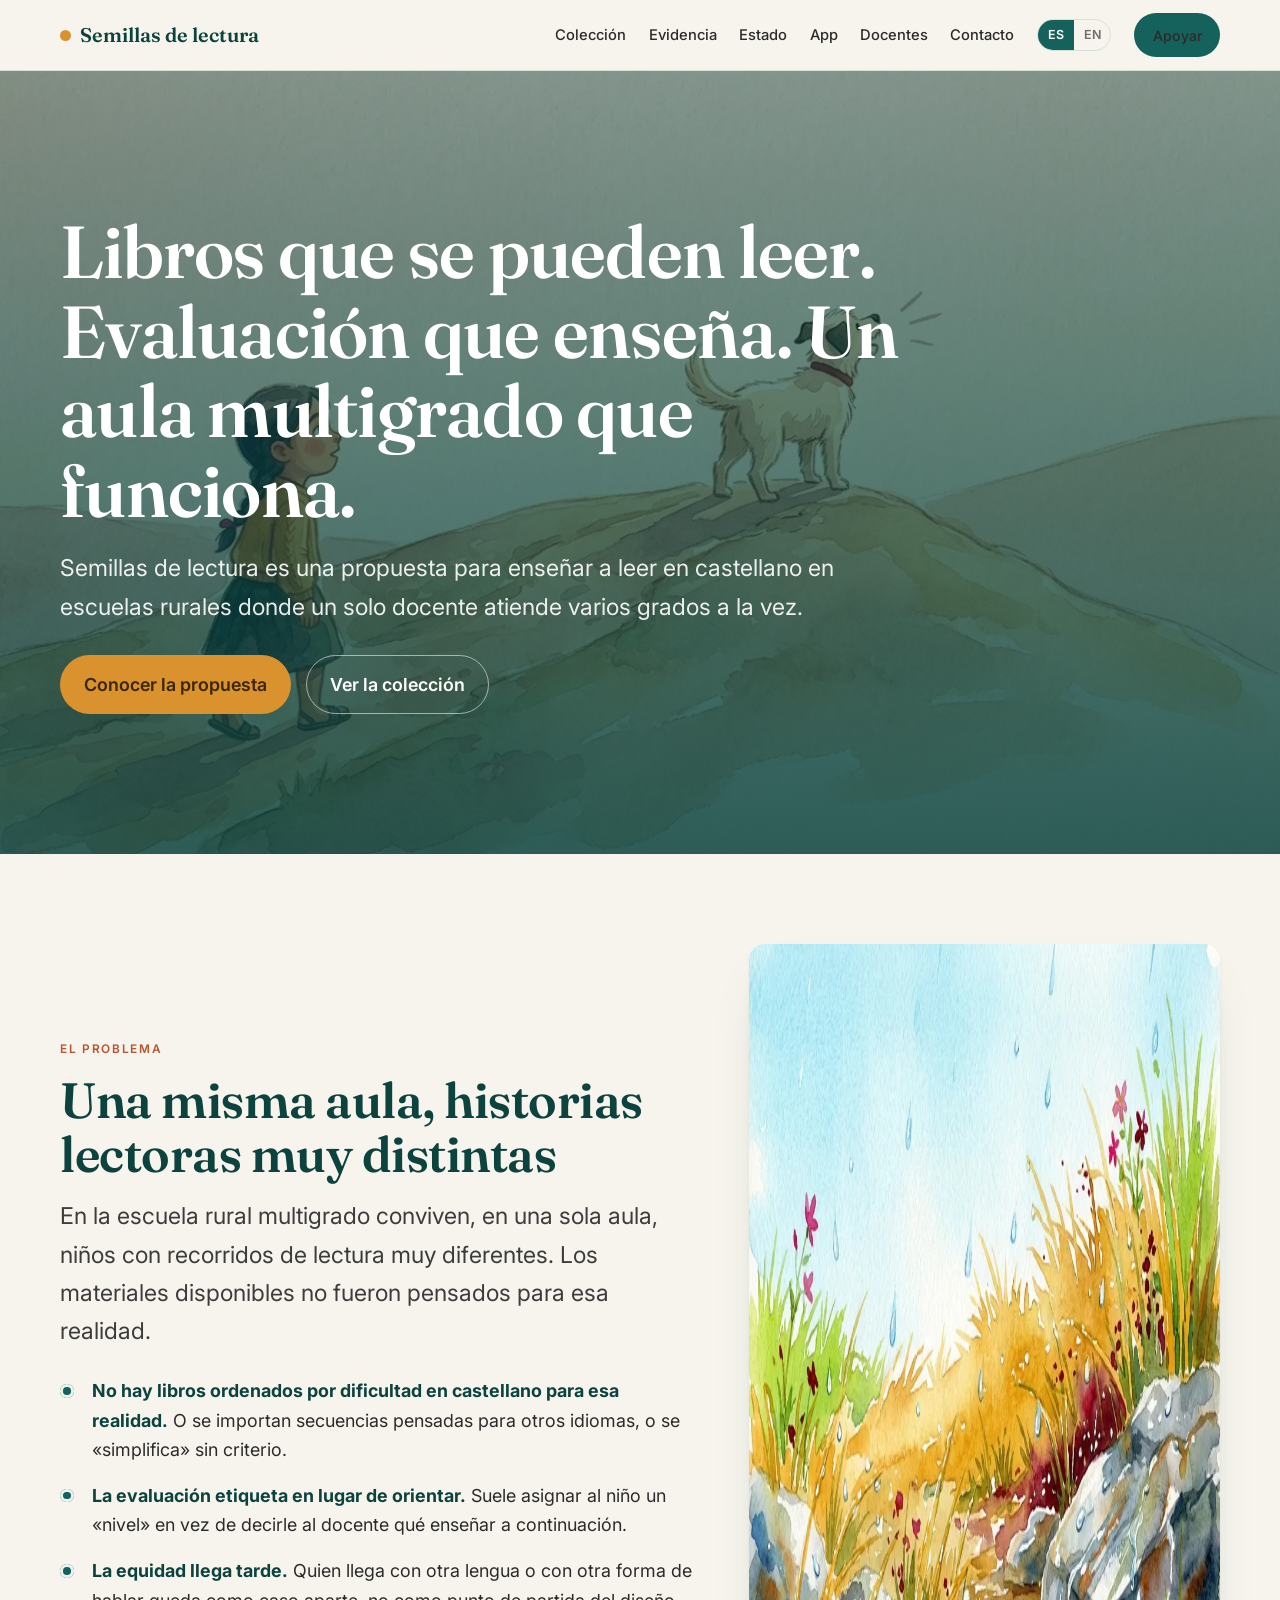
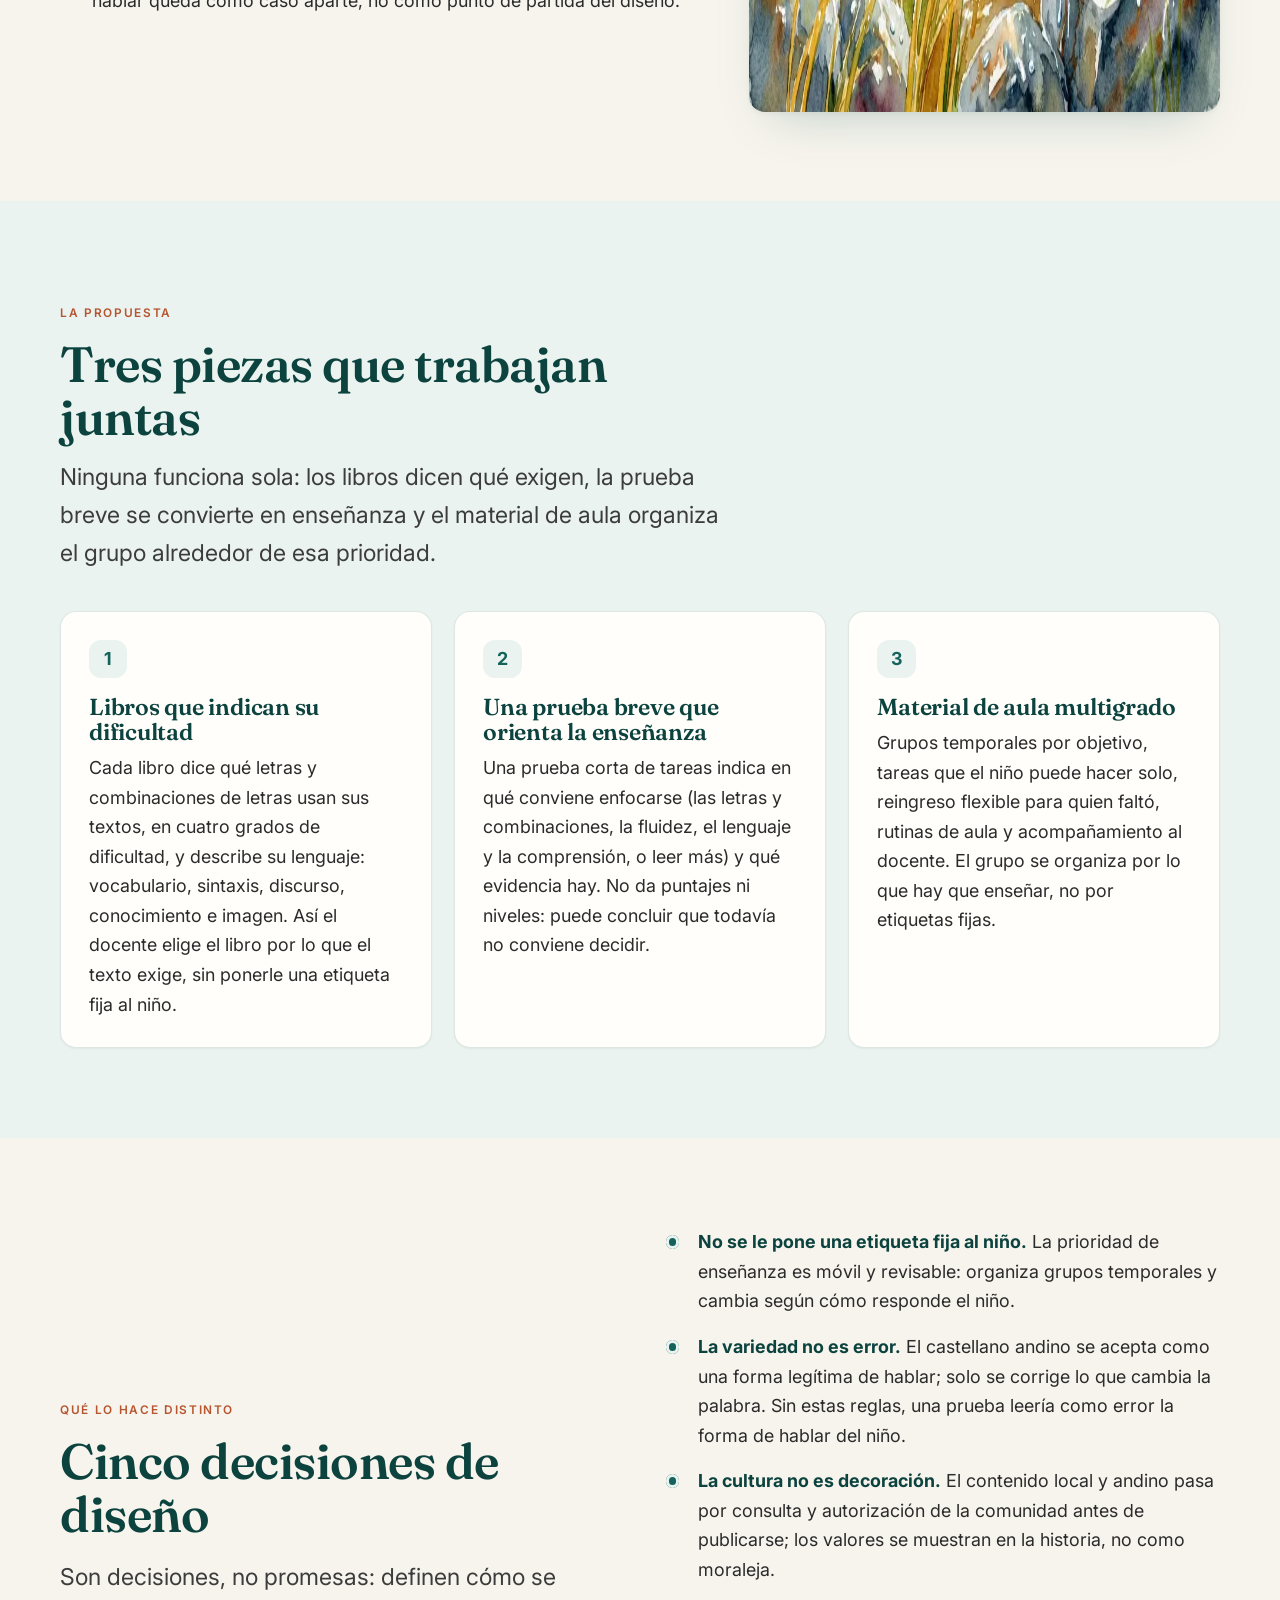
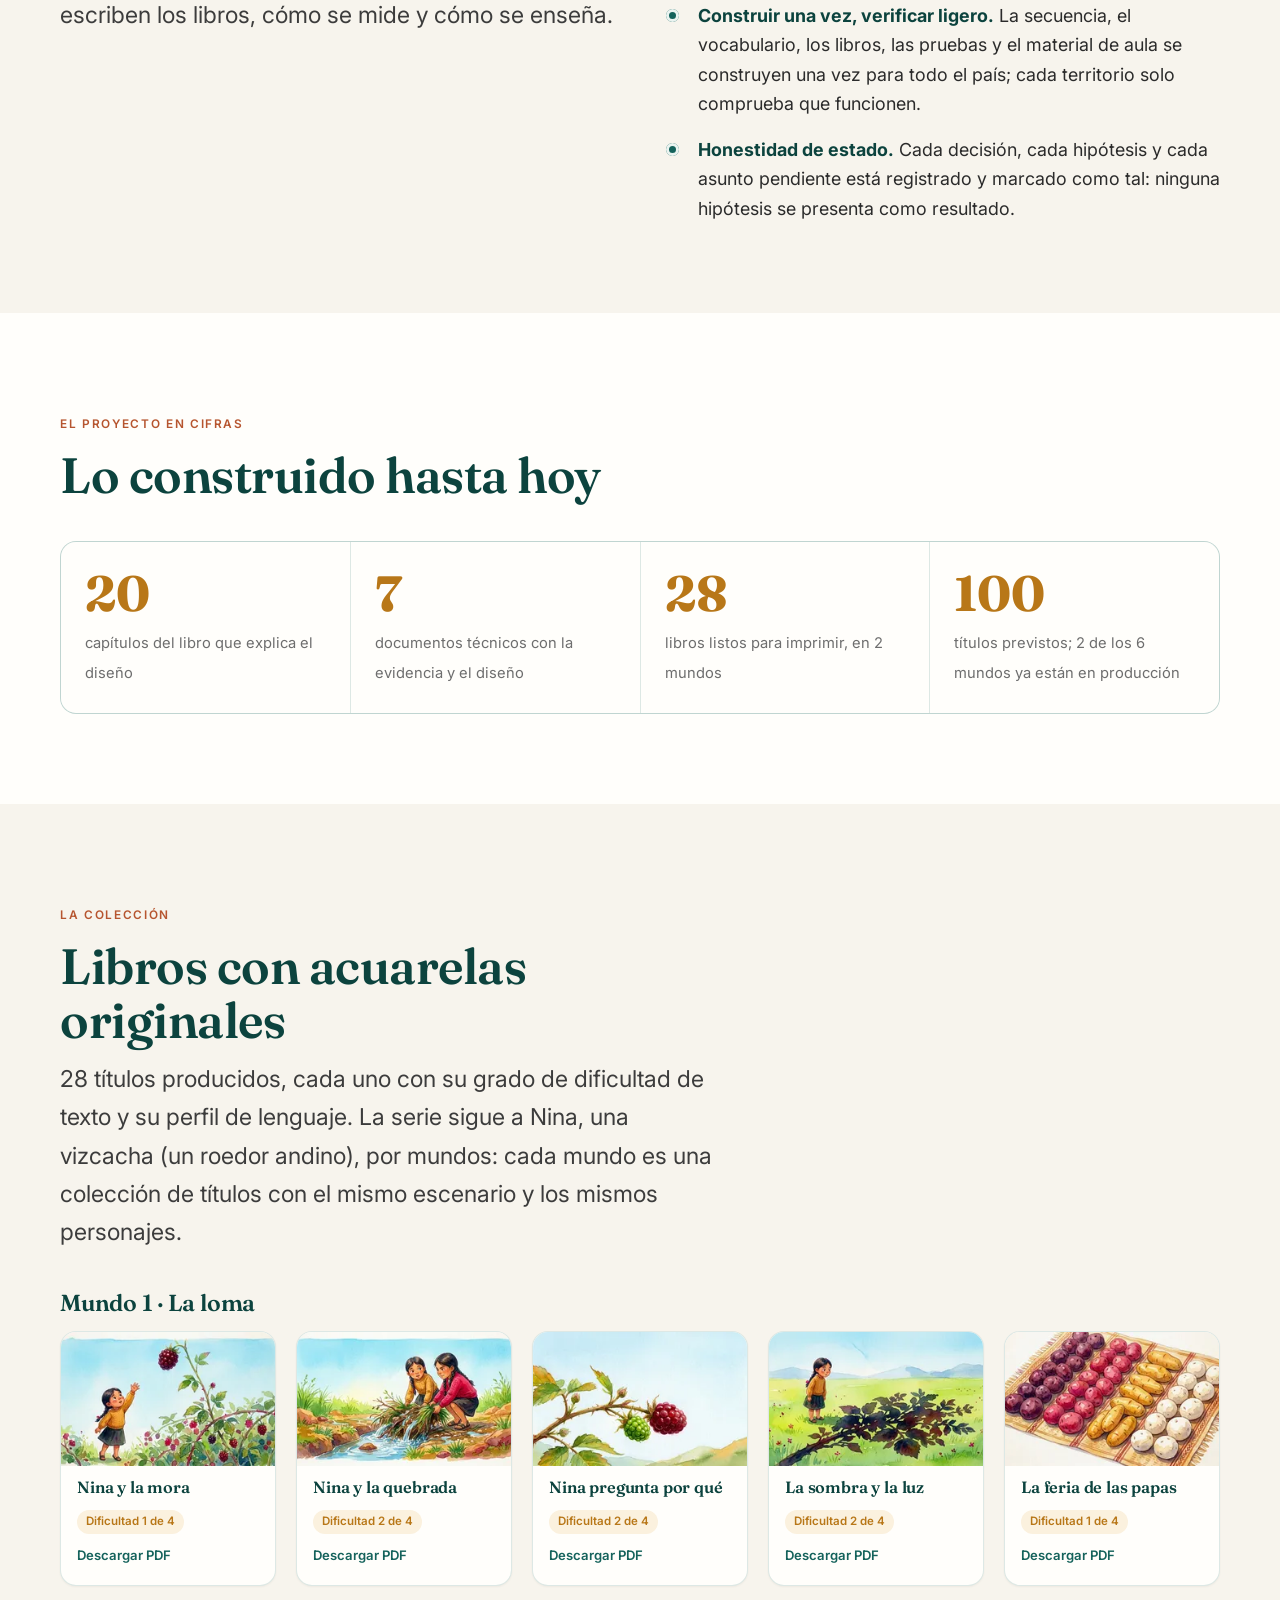
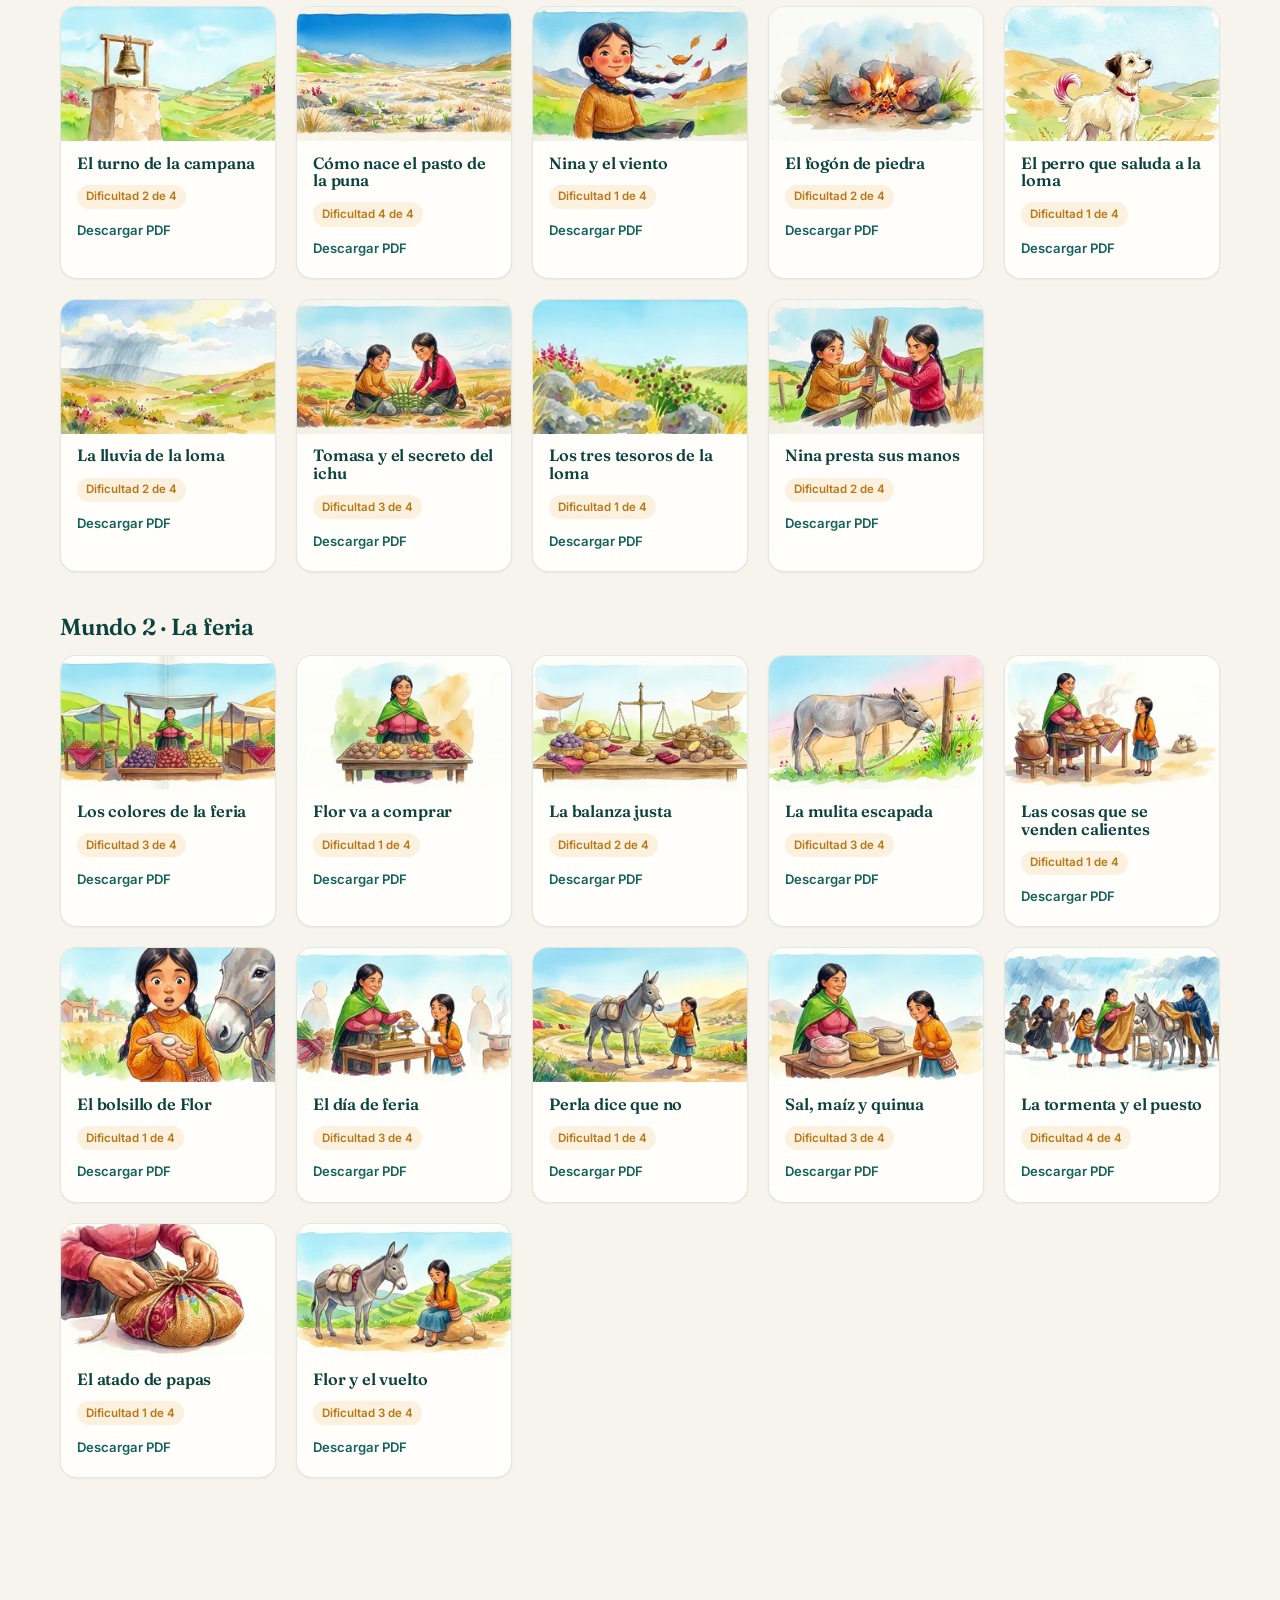
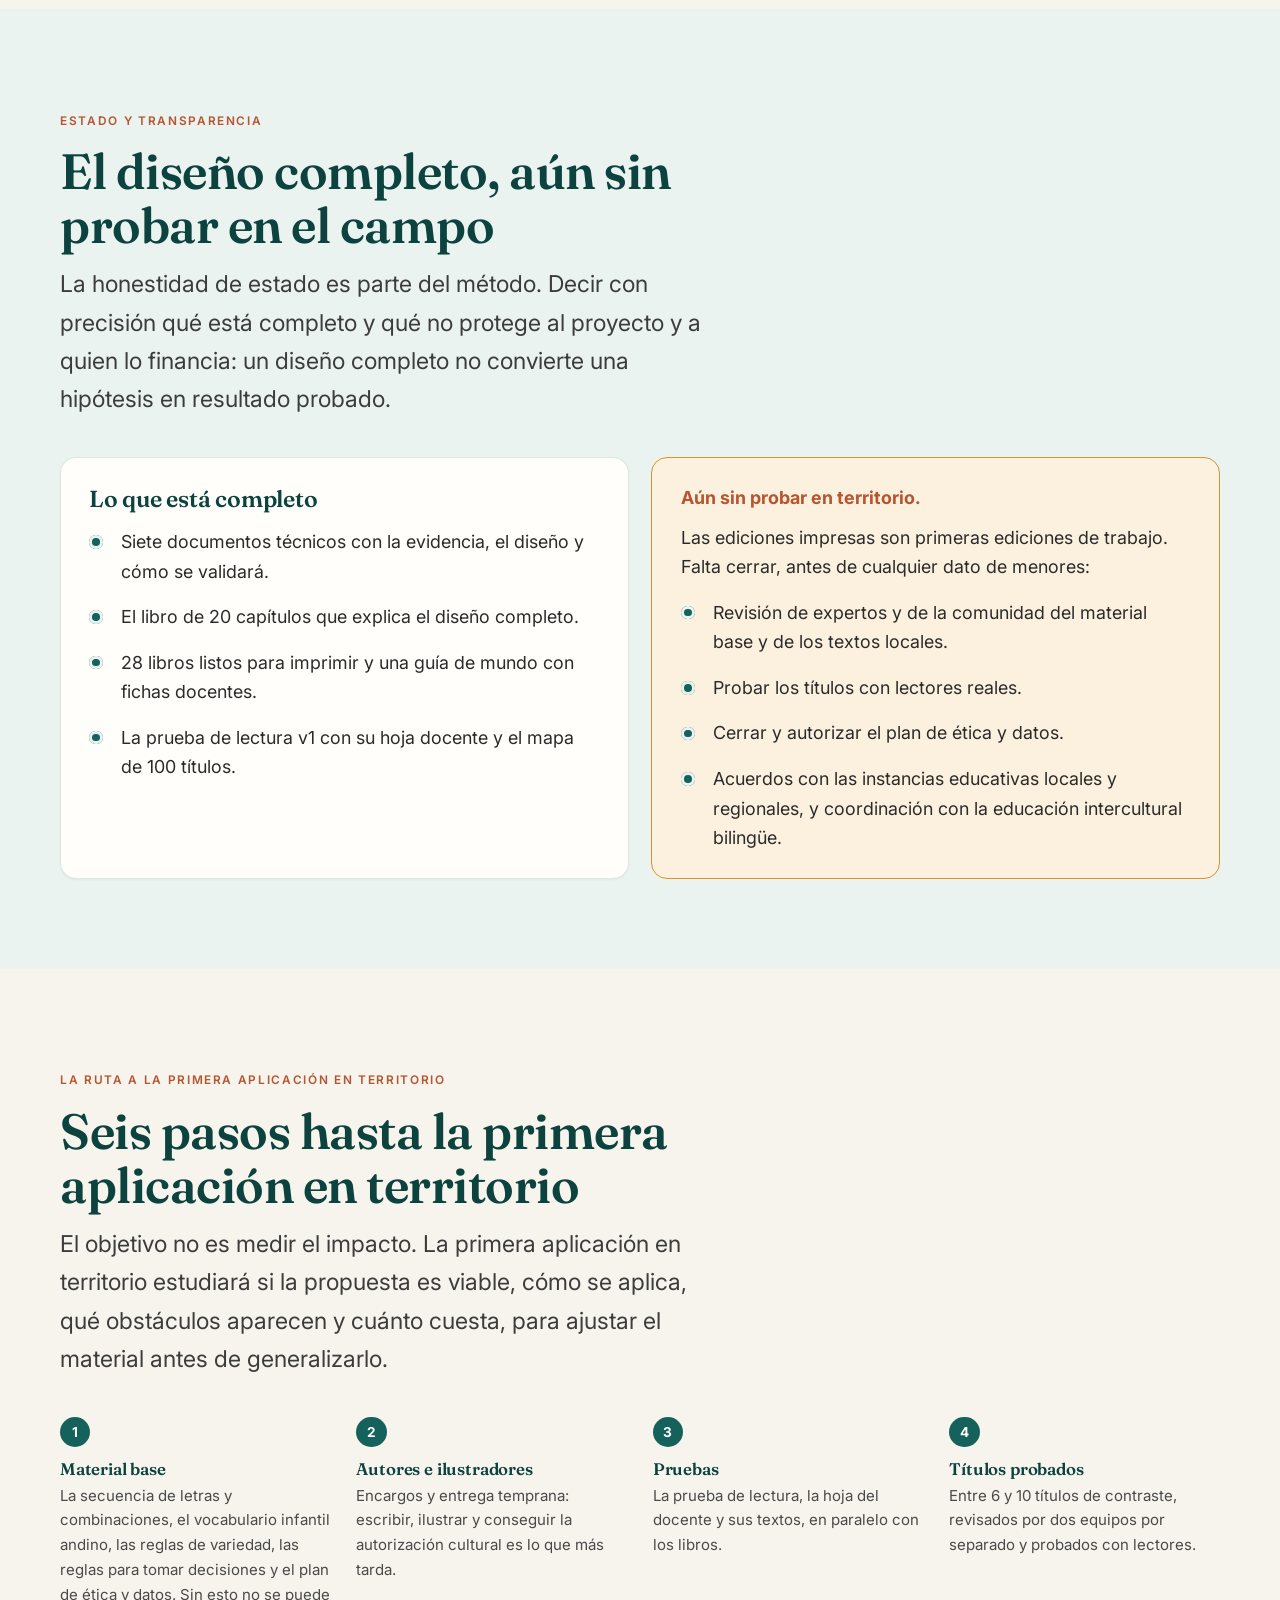
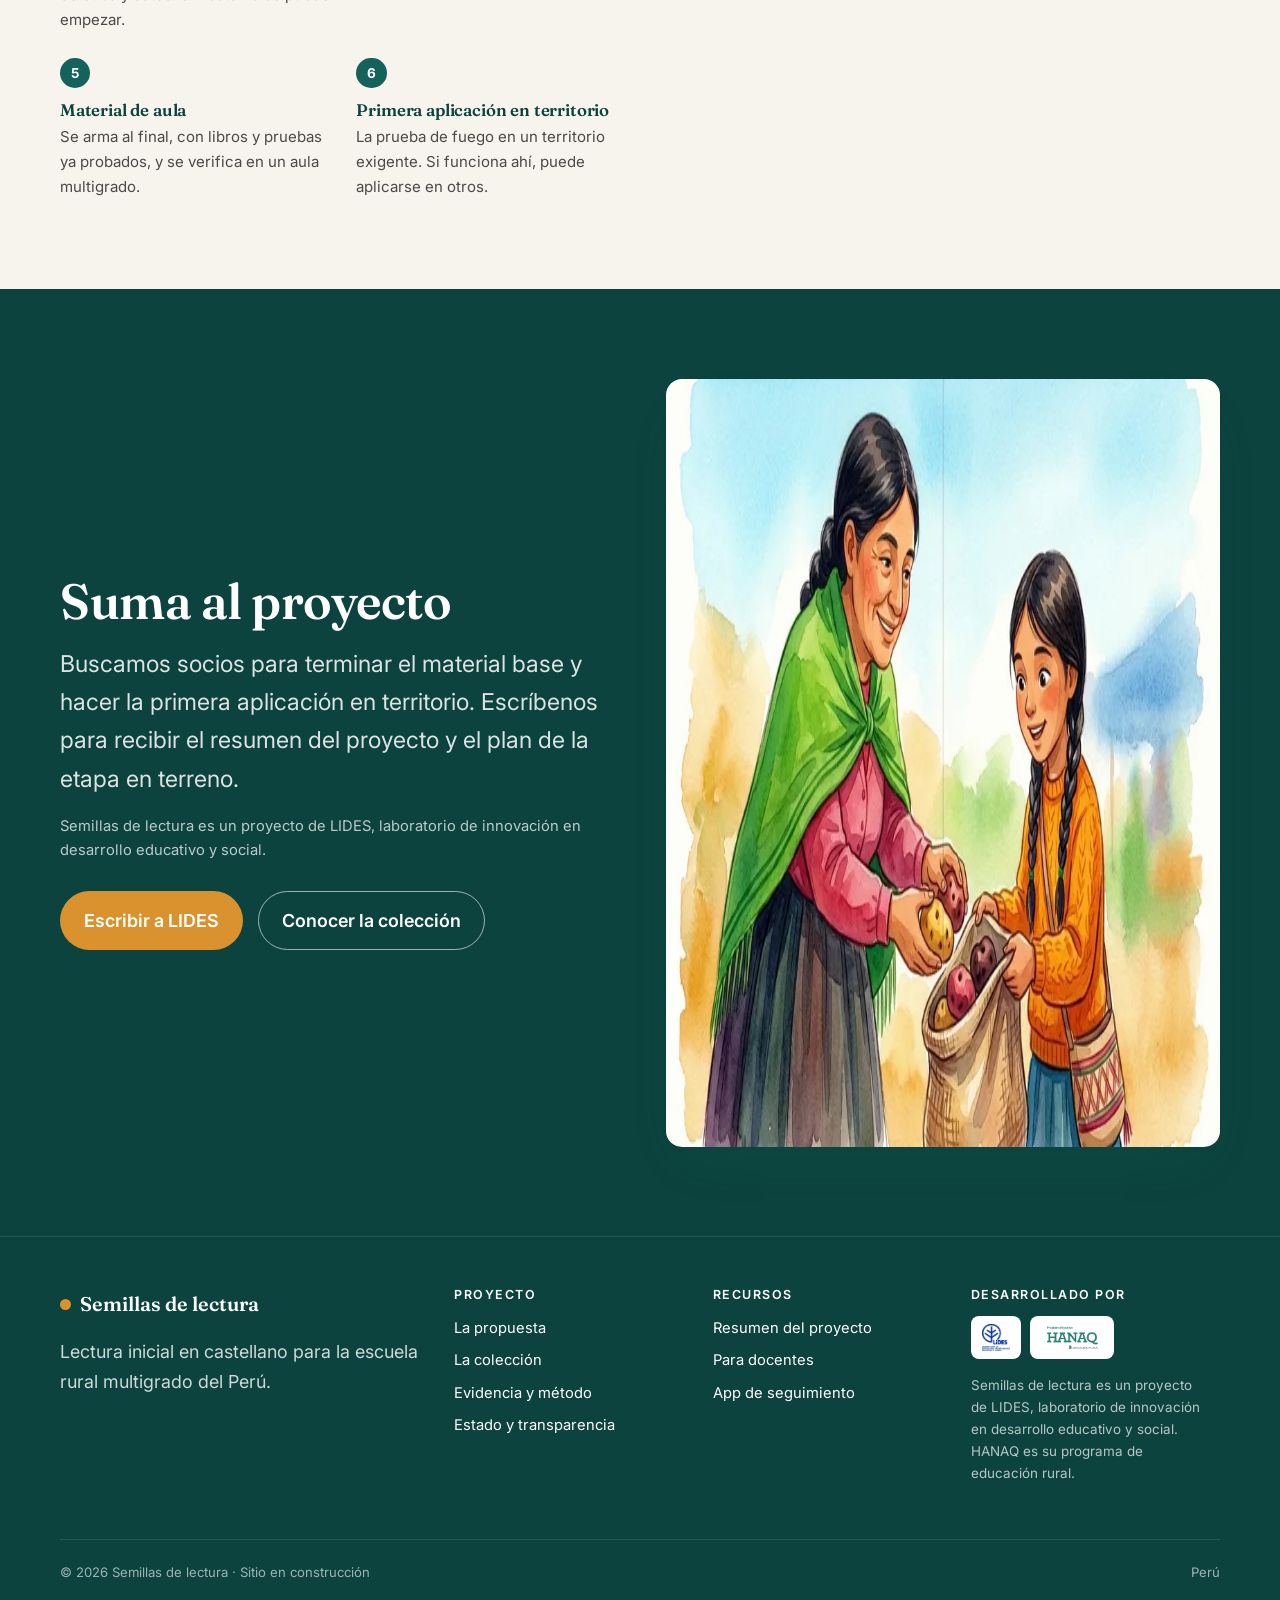
==== commit 7f6d232c: "Actualiza sitio 2026-10-02 10:40" ====
--- a/index.html
+++ b/index.html
@@ -1,6 +1,6 @@
-<!DOCTYPE html><html lang="es"> <head><meta charset="utf-8"><meta name="viewport" content="width=device-width, initial-scale=1"><title>Semillas de lectura · Lectura inicial para la escuela rural multigrado</title><meta name="description" content="Propuesta de lectura inicial en castellano para escuelas rurales multigrado del Perú. Libros diseñados, evaluación que enseña y un aula multigrado que funciona."><link rel="preconnect" href="https://fonts.googleapis.com"><link rel="preconnect" href="https://fonts.gstatic.com" crossorigin><link href="https://fonts.googleapis.com/css2?family=Fraunces:opsz,wght@9..144,400;9..144,500;9..144,600;9..144,700&family=Inter:wght@400;500;600;700&display=swap" rel="stylesheet"><link rel="stylesheet" href="/_astro/index.WQD9s7C7.css">
+<!DOCTYPE html><html lang="es"> <head><meta charset="utf-8"><meta name="viewport" content="width=device-width, initial-scale=1"><title>Semillas de lectura · Lectura inicial para la escuela rural multigrado</title><meta name="description" content="Propuesta de lectura inicial en castellano para escuelas rurales multigrado del Perú. Libros diseñados, evaluación que enseña y un aula multigrado que funciona."><link rel="canonical" href="https://semillasdelectura.pe/"><link rel="icon" type="image/svg+xml" href="/favicon.svg"><link rel="apple-touch-icon" href="/apple-touch-icon.png"><meta property="og:type" content="website"><meta property="og:site_name" content="Semillas de lectura"><meta property="og:title" content="Semillas de lectura · Lectura inicial para la escuela rural multigrado"><meta property="og:description" content="Propuesta de lectura inicial en castellano para escuelas rurales multigrado del Perú. Libros diseñados, evaluación que enseña y un aula multigrado que funciona."><meta property="og:url" content="https://semillasdelectura.pe/"><meta property="og:image" content="https://semillasdelectura.pe/og.png"><meta property="og:locale" content="es_PE"><meta name="twitter:card" content="summary_large_image"><link rel="preconnect" href="https://fonts.googleapis.com"><link rel="preconnect" href="https://fonts.gstatic.com" crossorigin><link href="https://fonts.googleapis.com/css2?family=Fraunces:opsz,wght@9..144,400;9..144,500;9..144,600;9..144,700&family=Inter:wght@400;500;600;700&display=swap" rel="stylesheet"><link rel="stylesheet" href="/_astro/index.WQD9s7C7.css">
 <style>.books-group[data-astro-cid-faalltie]{margin-bottom:2.6rem}.books-group[data-astro-cid-faalltie] h3[data-astro-cid-faalltie]{margin-bottom:1rem}
-</style></head> <body> <header class="site-header"> <div class="wrap"> <a class="brand" href="/"> <span class="dot"></span> Semillas de lectura </a> <nav class="nav" aria-label="Principal"> <a href="/coleccion/">Colección</a><a href="/evidencia/">Evidencia</a><a href="/estado/">Estado</a><a href="/docentes/">Docentes</a><a href="/#contacto">Contacto</a> <div class="lang"> <a href="/" class="active" aria-current="true"> ES </a><a href="/en/" class> EN </a> </div> <a class="btn btn--primary" href="/#contacto" style="padding:.6rem 1.1rem;font-size:.88rem"> Apoyar </a> </nav> </div> </header> <main>  <section class="hero" id="inicio"> <img src="/_astro/w110-e2.BwUHjNIh_ZemQ7e.webp" srcset="/_astro/w110-e2.BwUHjNIh_ZFhoA8.webp 900w, /_astro/w110-e2.BwUHjNIh_21OTNi.webp 1400w, /_astro/w110-e2.BwUHjNIh_ZemQ7e.webp 1408w" alt="Ilustración en acuarela de la loma andina" sizes="100vw" loading="eager" fetchpriority="high" decoding="async" width="1408" height="768" class="bg"> <div class="wrap hero__inner"> <h1>Libros que se pueden leer. Evaluación que enseña. Un aula multigrado que funciona.</h1> <p class="lead">
+</style></head> <body> <header class="site-header"> <div class="wrap"> <a class="brand" href="/"> <span class="dot"></span> Semillas de lectura </a> <nav class="nav" aria-label="Principal"> <a href="/coleccion/">Colección</a><a href="/evidencia/">Evidencia</a><a href="/estado/">Estado</a><a href="/app/">App</a><a href="/docentes/">Docentes</a><a href="/#contacto">Contacto</a> <div class="lang"> <a href="/" class="active" aria-current="true"> ES </a><a href="/en/" class> EN </a> </div> <a class="btn btn--primary" href="/#contacto" style="padding:.6rem 1.1rem;font-size:.88rem"> Apoyar </a> </nav> </div> </header> <main>  <section class="hero" id="inicio"> <img src="/_astro/w110-e2.BwUHjNIh_ZemQ7e.webp" srcset="/_astro/w110-e2.BwUHjNIh_ZFhoA8.webp 900w, /_astro/w110-e2.BwUHjNIh_21OTNi.webp 1400w, /_astro/w110-e2.BwUHjNIh_ZemQ7e.webp 1408w" alt="Ilustración en acuarela de la loma andina" sizes="100vw" loading="eager" fetchpriority="high" decoding="async" width="1408" height="768" class="bg"> <div class="wrap hero__inner"> <h1>Libros que se pueden leer. Evaluación que enseña. Un aula multigrado que funciona.</h1> <p class="lead">
 Semillas de lectura es una propuesta para enseñar a leer en castellano en escuelas rurales
         donde un solo docente atiende varios grados a la vez.
 </p> <div class="actions"> <a class="btn btn--accent" href="#propuesta">Conocer la propuesta</a> <a class="btn btn--ghost" href="#coleccion">Ver la colección</a> </div> </div> </section> <section class="section" id="problema"> <div class="wrap split split--wide-left"> <div data-reveal> <p class="eyebrow">El problema</p> <h2>Una misma aula, historias lectoras muy distintas</h2> <p class="lead" style="margin-top:1rem">
@@ -18,14 +18,14 @@
 </p> </div> <div class="grid grid--3"> <article class="card" data-reveal> <span class="card__kicker">1</span> <h3>Libros que indican su dificultad</h3> <p>Cada libro dice qué letras y combinaciones de letras usan sus textos, en cuatro grados de dificultad, y describe su lenguaje: vocabulario, sintaxis, discurso, conocimiento e imagen. Así el docente elige el libro por lo que el texto exige, sin ponerle una etiqueta fija al niño.</p> </article><article class="card" data-reveal> <span class="card__kicker">2</span> <h3>Una prueba breve que orienta la enseñanza</h3> <p>Una prueba corta de tareas indica en qué conviene enfocarse (las letras y combinaciones, la fluidez, el lenguaje y la comprensión, o leer más) y qué evidencia hay. No da puntajes ni niveles: puede concluir que todavía no conviene decidir.</p> </article><article class="card" data-reveal> <span class="card__kicker">3</span> <h3>Material de aula multigrado</h3> <p>Grupos temporales por objetivo, tareas que el niño puede hacer solo, reingreso flexible para quien faltó, rutinas de aula y acompañamiento al docente. El grupo se organiza por lo que hay que enseñar, no por etiquetas fijas.</p> </article> </div> </div> </section> <section class="section"> <div class="wrap split"> <div data-reveal> <p class="eyebrow">Qué lo hace distinto</p> <h2>Cinco decisiones de diseño</h2> <p class="lead" style="margin-top:1rem">
 Son decisiones, no promesas: definen cómo se escriben los libros, cómo se mide y cómo se
           enseña.
-</p> </div> <ul class="checks" data-reveal> <li><strong>No se le pone una etiqueta fija al niño.</strong> La prioridad de enseñanza es móvil y revisable: organiza grupos temporales y cambia según cómo responde el niño.</li><li><strong>La variedad no es error.</strong> El castellano andino se acepta como una forma legítima de hablar; solo se corrige lo que cambia la palabra. Sin estas reglas, una prueba leería como error la forma de hablar del niño.</li><li><strong>La cultura no es decoración.</strong> El contenido local y andino pasa por consulta y autorización de la comunidad antes de publicarse; los valores se muestran en la historia, no como moraleja.</li><li><strong>Construir una vez, verificar ligero.</strong> La secuencia, el vocabulario, los libros, las pruebas y el material de aula se construyen una vez para todo el país; cada territorio solo comprueba que funcionen.</li><li><strong>Honestidad de estado.</strong> Cada decisión, cada hipótesis y cada asunto pendiente está registrado y marcado como tal: ninguna hipótesis se presenta como resultado.</li> </ul> </div> </section> <section class="section section--papel2"> <div class="wrap"> <div class="section-head" data-reveal> <p class="eyebrow">El proyecto en cifras</p> <h2>Lo construido hasta hoy</h2> </div> <div class="stats" data-reveal> <div class="stat"> <b>20</b> <span>capítulos del libro que explica el diseño</span> </div><div class="stat"> <b>7</b> <span>documentos técnicos con la evidencia y el diseño</span> </div><div class="stat"> <b>26</b> <span>libros listos para imprimir, en 2 mundos</span> </div><div class="stat"> <b>100</b> <span>títulos previstos; 2 de los 6 mundos ya están en producción</span> </div> </div> </div> </section> <section class="section" id="coleccion"> <div class="wrap"> <div class="section-head" data-reveal> <p class="eyebrow">La colección</p> <h2>Libros con acuarelas originales</h2> <p class="lead"> 26 títulos producidos, cada uno con su grado de dificultad de texto y su perfil de
+</p> </div> <ul class="checks" data-reveal> <li><strong>No se le pone una etiqueta fija al niño.</strong> La prioridad de enseñanza es móvil y revisable: organiza grupos temporales y cambia según cómo responde el niño.</li><li><strong>La variedad no es error.</strong> El castellano andino se acepta como una forma legítima de hablar; solo se corrige lo que cambia la palabra. Sin estas reglas, una prueba leería como error la forma de hablar del niño.</li><li><strong>La cultura no es decoración.</strong> El contenido local y andino pasa por consulta y autorización de la comunidad antes de publicarse; los valores se muestran en la historia, no como moraleja.</li><li><strong>Construir una vez, verificar ligero.</strong> La secuencia, el vocabulario, los libros, las pruebas y el material de aula se construyen una vez para todo el país; cada territorio solo comprueba que funcionen.</li><li><strong>Honestidad de estado.</strong> Cada decisión, cada hipótesis y cada asunto pendiente está registrado y marcado como tal: ninguna hipótesis se presenta como resultado.</li> </ul> </div> </section> <section class="section section--papel2"> <div class="wrap"> <div class="section-head" data-reveal> <p class="eyebrow">El proyecto en cifras</p> <h2>Lo construido hasta hoy</h2> </div> <div class="stats" data-reveal> <div class="stat"> <b>20</b> <span>capítulos del libro que explica el diseño</span> </div><div class="stat"> <b>7</b> <span>documentos técnicos con la evidencia y el diseño</span> </div><div class="stat"> <b>28</b> <span>libros listos para imprimir, en 2 mundos</span> </div><div class="stat"> <b>100</b> <span>títulos previstos; 2 de los 6 mundos ya están en producción</span> </div> </div> </div> </section> <section class="section" id="coleccion"> <div class="wrap"> <div class="section-head" data-reveal> <p class="eyebrow">La colección</p> <h2>Libros con acuarelas originales</h2> <p class="lead"> 28 títulos producidos, cada uno con su grado de dificultad de texto y su perfil de
           lenguaje. La serie sigue a Nina, una vizcacha (un roedor andino), por mundos: cada mundo es
           una colección de títulos con el mismo escenario y los mismos personajes.
 </p> </div> <div class="books-group" data-reveal data-astro-cid-faalltie><h3 data-astro-cid-faalltie>Mundo 1 · La loma</h3><div class="books" data-astro-cid-faalltie><article class="book" data-astro-cid-faalltie><img src="/_astro/t01-e2.sLxuj5t8_15q7Nx.webp" srcset="/_astro/t01-e2.sLxuj5t8_RbbiI.webp 300w, /_astro/t01-e2.sLxuj5t8_1Rnuko.webp 600w" alt="Portada de Nina y la mora" sizes="(max-width: 700px) 45vw, 220px" data-astro-cid-faalltie="true" loading="lazy" decoding="async" fetchpriority="auto" width="1408" height="768"><div class="book__meta" data-astro-cid-faalltie><h4 data-astro-cid-faalltie>Nina y la mora</h4><span class="badge" data-astro-cid-faalltie>Dificultad 1 de 4</span><a class="book__dl" href="/descargas/libros/t01-nina-y-la-mora.pdf" download data-astro-cid-faalltie>Descargar PDF</a></div></article><article class="book" data-astro-cid-faalltie><img src="/_astro/t03-e3.Bn-raiil_ZwWPAC.webp" srcset="/_astro/t03-e3.Bn-raiil_DXd2w.webp 300w, /_astro/t03-e3.Bn-raiil_1Eaw4c.webp 600w" alt="Portada de Nina y la quebrada" sizes="(max-width: 700px) 45vw, 220px" data-astro-cid-faalltie="true" loading="lazy" decoding="async" fetchpriority="auto" width="1408" height="768"><div class="book__meta" data-astro-cid-faalltie><h4 data-astro-cid-faalltie>Nina y la quebrada</h4><span class="badge" data-astro-cid-faalltie>Dificultad 2 de 4</span><a class="book__dl" href="/descargas/libros/t03-nina-y-la-quebrada.pdf" download data-astro-cid-faalltie>Descargar PDF</a></div></article><article class="book" data-astro-cid-faalltie><img src="/_astro/w103-e2.fLUdlv_I_Z1RNAmy.webp" srcset="/_astro/w103-e2.fLUdlv_I_1c2yXV.webp 300w, /_astro/w103-e2.fLUdlv_I_Z1fdb8v.webp 600w" alt="Portada de Nina pregunta por qué" sizes="(max-width: 700px) 45vw, 220px" data-astro-cid-faalltie="true" loading="lazy" decoding="async" fetchpriority="auto" width="1408" height="768"><div class="book__meta" data-astro-cid-faalltie><h4 data-astro-cid-faalltie>Nina pregunta por qué</h4><span class="badge" data-astro-cid-faalltie>Dificultad 2 de 4</span><a class="book__dl" href="/descargas/libros/w103-nina-pregunta-por-que.pdf" download data-astro-cid-faalltie>Descargar PDF</a></div></article><article class="book" data-astro-cid-faalltie><img src="/_astro/w104-e3.R_a1YE_q_Z2hXkfQ.webp" srcset="/_astro/w104-e3.R_a1YE_q_2agpoy.webp 300w, /_astro/w104-e3.R_a1YE_q_ZgYkHS.webp 600w" alt="Portada de La sombra y la luz" sizes="(max-width: 700px) 45vw, 220px" data-astro-cid-faalltie="true" loading="lazy" decoding="async" fetchpriority="auto" width="1408" height="768"><div class="book__meta" data-astro-cid-faalltie><h4 data-astro-cid-faalltie>La sombra y la luz</h4><span class="badge" data-astro-cid-faalltie>Dificultad 2 de 4</span><a class="book__dl" href="/descargas/libros/w104-la-sombra-y-la-luz.pdf" download data-astro-cid-faalltie>Descargar PDF</a></div></article><article class="book" data-astro-cid-faalltie><img src="/_astro/w105-e2.Df4O6lzq_1nePKT.webp" srcset="/_astro/w105-e2.Df4O6lzq_Z2iFlyg.webp 300w, /_astro/w105-e2.Df4O6lzq_kg28e.webp 600w" alt="Portada de La feria de las papas" sizes="(max-width: 700px) 45vw, 220px" data-astro-cid-faalltie="true" loading="lazy" decoding="async" fetchpriority="auto" width="1408" height="768"><div class="book__meta" data-astro-cid-faalltie><h4 data-astro-cid-faalltie>La feria de las papas</h4><span class="badge" data-astro-cid-faalltie>Dificultad 1 de 4</span><a class="book__dl" href="/descargas/libros/w105-la-feria-de-las-papas.pdf" download data-astro-cid-faalltie>Descargar PDF</a></div></article><article class="book" data-astro-cid-faalltie><img src="/_astro/w106-e1.AVZybhZU_ZyYQnu.webp" srcset="/_astro/w106-e1.AVZybhZU_Z22vcxj.webp 300w, /_astro/w106-e1.AVZybhZU_Aqb9b.webp 600w" alt="Portada de El turno de la campana" sizes="(max-width: 700px) 45vw, 220px" data-astro-cid-faalltie="true" loading="lazy" decoding="async" fetchpriority="auto" width="1408" height="768"><div class="book__meta" data-astro-cid-faalltie><h4 data-astro-cid-faalltie>El turno de la campana</h4><span class="badge" data-astro-cid-faalltie>Dificultad 2 de 4</span><a class="book__dl" href="/descargas/libros/w106-el-turno-de-la-campana.pdf" download data-astro-cid-faalltie>Descargar PDF</a></div></article><article class="book" data-astro-cid-faalltie><img src="/_astro/w107-e1.T4I17C34_ZMU4wg.webp" srcset="/_astro/w107-e1.T4I17C34_ZXainv.webp 300w, /_astro/w107-e1.T4I17C34_Z2mpus.webp 600w" alt="Portada de Cómo nace el pasto de la puna" sizes="(max-width: 700px) 45vw, 220px" data-astro-cid-faalltie="true" loading="lazy" decoding="async" fetchpriority="auto" width="1376" height="768"><div class="book__meta" data-astro-cid-faalltie><h4 data-astro-cid-faalltie>Cómo nace el pasto de la puna</h4><span class="badge" data-astro-cid-faalltie>Dificultad 4 de 4</span><a class="book__dl" href="/descargas/libros/w107-como-nace-el-pasto.pdf" download data-astro-cid-faalltie>Descargar PDF</a></div></article><article class="book" data-astro-cid-faalltie><img src="/_astro/w108-e1.BvR2Yei-_Z1K8J2W.webp" srcset="/_astro/w108-e1.BvR2Yei-_Z1zNYDC.webp 300w, /_astro/w108-e1.BvR2Yei-_137o2R.webp 600w" alt="Portada de Nina y el viento" sizes="(max-width: 700px) 45vw, 220px" data-astro-cid-faalltie="true" loading="lazy" decoding="async" fetchpriority="auto" width="1408" height="768"><div class="book__meta" data-astro-cid-faalltie><h4 data-astro-cid-faalltie>Nina y el viento</h4><span class="badge" data-astro-cid-faalltie>Dificultad 1 de 4</span><a class="book__dl" href="/descargas/libros/w108-nina-y-el-viento.pdf" download data-astro-cid-faalltie>Descargar PDF</a></div></article><article class="book" data-astro-cid-faalltie><img src="/_astro/w109-e2.fu4FG2HN_1CjPej.webp" srcset="/_astro/w109-e2.fu4FG2HN_Z6bGh.webp 300w, /_astro/w109-e2.fu4FG2HN_Z2rlVNI.webp 600w" alt="Portada de El fogón de piedra" sizes="(max-width: 700px) 45vw, 220px" data-astro-cid-faalltie="true" loading="lazy" decoding="async" fetchpriority="auto" width="1408" height="768"><div class="book__meta" data-astro-cid-faalltie><h4 data-astro-cid-faalltie>El fogón de piedra</h4><span class="badge" data-astro-cid-faalltie>Dificultad 2 de 4</span><a class="book__dl" href="/descargas/libros/w109-el-fogon-de-piedra.pdf" download data-astro-cid-faalltie>Descargar PDF</a></div></article><article class="book" data-astro-cid-faalltie><img src="/_astro/w110-e1.D6E14DRG_hHww2.webp" srcset="/_astro/w110-e1.D6E14DRG_Z1yFc9W.webp 300w, /_astro/w110-e1.D6E14DRG_1hmWuc.webp 600w" alt="Portada de El perro que saluda a la loma" sizes="(max-width: 700px) 45vw, 220px" data-astro-cid-faalltie="true" loading="lazy" decoding="async" fetchpriority="auto" width="848" height="1264"><div class="book__meta" data-astro-cid-faalltie><h4 data-astro-cid-faalltie>El perro que saluda a la loma</h4><span class="badge" data-astro-cid-faalltie>Dificultad 1 de 4</span><a class="book__dl" href="/descargas/libros/w110-el-perro-que-saluda.pdf" download data-astro-cid-faalltie>Descargar PDF</a></div></article><article class="book" data-astro-cid-faalltie><img src="/_astro/w111-e1.CtER88pp_1R3Mps.webp" srcset="/_astro/w111-e1.CtER88pp_U9Hvu.webp 300w, /_astro/w111-e1.CtER88pp_1PWAox.webp 600w" alt="Portada de La lluvia de la loma" sizes="(max-width: 700px) 45vw, 220px" data-astro-cid-faalltie="true" loading="lazy" decoding="async" fetchpriority="auto" width="1376" height="768"><div class="book__meta" data-astro-cid-faalltie><h4 data-astro-cid-faalltie>La lluvia de la loma</h4><span class="badge" data-astro-cid-faalltie>Dificultad 2 de 4</span><a class="book__dl" href="/descargas/libros/w111-la-lluvia-de-la-loma.pdf" download data-astro-cid-faalltie>Descargar PDF</a></div></article><article class="book" data-astro-cid-faalltie><img src="/_astro/w112-e3.Cd_GBD3k_Z1LXmR.webp" srcset="/_astro/w112-e3.Cd_GBD3k_2eIkcw.webp 300w, /_astro/w112-e3.Cd_GBD3k_ZcwpTU.webp 600w" alt="Portada de Tomasa y el secreto del ichu" sizes="(max-width: 700px) 45vw, 220px" data-astro-cid-faalltie="true" loading="lazy" decoding="async" fetchpriority="auto" width="1408" height="768"><div class="book__meta" data-astro-cid-faalltie><h4 data-astro-cid-faalltie>Tomasa y el secreto del ichu</h4><span class="badge" data-astro-cid-faalltie>Dificultad 3 de 4</span><a class="book__dl" href="/descargas/libros/w112-tomasa-y-el-ichu.pdf" download data-astro-cid-faalltie>Descargar PDF</a></div></article><article class="book" data-astro-cid-faalltie><img src="/_astro/w113-e1.BZIQTtIN_2awHPX.webp" srcset="/_astro/w113-e1.BZIQTtIN_1RCTyQ.webp 300w, /_astro/w113-e1.BZIQTtIN_uqyEO.webp 600w" alt="Portada de Los tres tesoros de la loma" sizes="(max-width: 700px) 45vw, 220px" data-astro-cid-faalltie="true" loading="lazy" decoding="async" fetchpriority="auto" width="1584" height="672"><div class="book__meta" data-astro-cid-faalltie><h4 data-astro-cid-faalltie>Los tres tesoros de la loma</h4><span class="badge" data-astro-cid-faalltie>Dificultad 1 de 4</span><a class="book__dl" href="/descargas/libros/w113-los-tesoros-de-la-loma.pdf" download data-astro-cid-faalltie>Descargar PDF</a></div></article><article class="book" data-astro-cid-faalltie><img src="/_astro/w114-e3.BW_A-zri_DUTky.webp" srcset="/_astro/w114-e3.BW_A-zri_Z1F4XEt.webp 300w, /_astro/w114-e3.BW_A-zri_WQp21.webp 600w" alt="Portada de Nina presta sus manos" sizes="(max-width: 700px) 45vw, 220px" data-astro-cid-faalltie="true" loading="lazy" decoding="async" fetchpriority="auto" width="1408" height="768"><div class="book__meta" data-astro-cid-faalltie><h4 data-astro-cid-faalltie>Nina presta sus manos</h4><span class="badge" data-astro-cid-faalltie>Dificultad 2 de 4</span><a class="book__dl" href="/descargas/libros/w114-nina-presta-sus-manos.pdf" download data-astro-cid-faalltie>Descargar PDF</a></div></article></div></div><div class="books-group" data-reveal data-astro-cid-faalltie><h3 data-astro-cid-faalltie>Mundo 2 · La feria</h3><div class="books" data-astro-cid-faalltie><article class="book" data-astro-cid-faalltie><img src="/_astro/w201-e1.QCZhQMul_1CtIqF.webp" srcset="/_astro/w201-e1.QCZhQMul_ZY8dBL.webp 300w, /_astro/w201-e1.QCZhQMul_1DNa4I.webp 600w" alt="Portada de Los colores de la feria" sizes="(max-width: 700px) 45vw, 220px" data-astro-cid-faalltie="true" loading="lazy" decoding="async" fetchpriority="auto" width="1408" height="768"><div class="book__meta" data-astro-cid-faalltie><h4 data-astro-cid-faalltie>Los colores de la feria</h4><span class="badge" data-astro-cid-faalltie>Dificultad 3 de 4</span><a class="book__dl" href="/descargas/libros/w201-los-colores-de-la-feria.pdf" download data-astro-cid-faalltie>Descargar PDF</a></div></article><article class="book" data-astro-cid-faalltie><img src="/_astro/w202-e2.CMrBh3ew_2bG06i.webp" srcset="/_astro/w202-e2.CMrBh3ew_Z2r5rrl.webp 300w, /_astro/w202-e2.CMrBh3ew_bPVf9.webp 600w" alt="Portada de Flor va a comprar" sizes="(max-width: 700px) 45vw, 220px" data-astro-cid-faalltie="true" loading="lazy" decoding="async" fetchpriority="auto" width="1408" height="768"><div class="book__meta" data-astro-cid-faalltie><h4 data-astro-cid-faalltie>Flor va a comprar</h4><span class="badge" data-astro-cid-faalltie>Dificultad 1 de 4</span><a class="book__dl" href="/descargas/libros/w202-flor-va-a-comprar.pdf" download data-astro-cid-faalltie>Descargar PDF</a></div></article><article class="book" data-astro-cid-faalltie><img src="/_astro/w203-e1.7yzkDyVJ_1PXMFQ.webp" srcset="/_astro/w203-e1.7yzkDyVJ_Yn1J1.webp 300w, /_astro/w203-e1.7yzkDyVJ_Z1rRInq.webp 600w" alt="Portada de La balanza justa" sizes="(max-width: 700px) 45vw, 220px" data-astro-cid-faalltie="true" loading="lazy" decoding="async" fetchpriority="auto" width="1408" height="768"><div class="book__meta" data-astro-cid-faalltie><h4 data-astro-cid-faalltie>La balanza justa</h4><span class="badge" data-astro-cid-faalltie>Dificultad 2 de 4</span><a class="book__dl" href="/descargas/libros/w203-la-balanza-justa.pdf" download data-astro-cid-faalltie>Descargar PDF</a></div></article><article class="book" data-astro-cid-faalltie><img src="/_astro/w204-e1.b86aSP2d_2ibm15.webp" srcset="/_astro/w204-e1.b86aSP2d_venCR.webp 300w, /_astro/w204-e1.b86aSP2d_Z1V1mtz.webp 600w" alt="Portada de La mulita escapada" sizes="(max-width: 700px) 45vw, 220px" data-astro-cid-faalltie="true" loading="lazy" decoding="async" fetchpriority="auto" width="1408" height="768"><div class="book__meta" data-astro-cid-faalltie><h4 data-astro-cid-faalltie>La mulita escapada</h4><span class="badge" data-astro-cid-faalltie>Dificultad 3 de 4</span><a class="book__dl" href="/descargas/libros/w204-la-mulita-escapada.pdf" download data-astro-cid-faalltie>Descargar PDF</a></div></article><article class="book" data-astro-cid-faalltie><img src="/_astro/w205-e1.Km6_EWou_23s5Tm.webp" srcset="/_astro/w205-e1.Km6_EWou_1tMKsD.webp 300w, /_astro/w205-e1.Km6_EWou_ZWrYDN.webp 600w" alt="Portada de Las cosas que se venden calientes" sizes="(max-width: 700px) 45vw, 220px" data-astro-cid-faalltie="true" loading="lazy" decoding="async" fetchpriority="auto" width="1408" height="768"><div class="book__meta" data-astro-cid-faalltie><h4 data-astro-cid-faalltie>Las cosas que se venden calientes</h4><span class="badge" data-astro-cid-faalltie>Dificultad 1 de 4</span><a class="book__dl" href="/descargas/libros/w205-las-cosas-calientes.pdf" download data-astro-cid-faalltie>Descargar PDF</a></div></article><article class="book" data-astro-cid-faalltie><img src="/_astro/w206-e2.CMnE1egJ_jD8Aw.webp" srcset="/_astro/w206-e2.CMnE1egJ_16mJYe.webp 300w, /_astro/w206-e2.CMnE1egJ_Z1kS08d.webp 600w" alt="Portada de El bolsillo de Flor" sizes="(max-width: 700px) 45vw, 220px" data-astro-cid-faalltie="true" loading="lazy" decoding="async" fetchpriority="auto" width="1408" height="768"><div class="book__meta" data-astro-cid-faalltie><h4 data-astro-cid-faalltie>El bolsillo de Flor</h4><span class="badge" data-astro-cid-faalltie>Dificultad 1 de 4</span><a class="book__dl" href="/descargas/libros/w206-el-bolsillo-de-flor.pdf" download data-astro-cid-faalltie>Descargar PDF</a></div></article><article class="book" data-astro-cid-faalltie><img src="/_astro/w207-e2.Du_ltM51_e078h.webp" srcset="/_astro/w207-e2.Du_ltM51_1KddCd.webp 300w, /_astro/w207-e2.Du_ltM51_ZG2wue.webp 600w" alt="Portada de El día de feria" sizes="(max-width: 700px) 45vw, 220px" data-astro-cid-faalltie="true" loading="lazy" decoding="async" fetchpriority="auto" width="1408" height="768"><div class="book__meta" data-astro-cid-faalltie><h4 data-astro-cid-faalltie>El día de feria</h4><span class="badge" data-astro-cid-faalltie>Dificultad 3 de 4</span><a class="book__dl" href="/descargas/libros/w207-el-dia-de-feria.pdf" download data-astro-cid-faalltie>Descargar PDF</a></div></article><article class="book" data-astro-cid-faalltie><img src="/_astro/w208-e1.C6i0ZL9q_Z1yROrA.webp" srcset="/_astro/w208-e1.C6i0ZL9q_HCDzg.webp 300w, /_astro/w208-e1.C6i0ZL9q_Z1IC6xb.webp 600w" alt="Portada de Perla dice que no" sizes="(max-width: 700px) 45vw, 220px" data-astro-cid-faalltie="true" loading="lazy" decoding="async" fetchpriority="auto" width="1408" height="768"><div class="book__meta" data-astro-cid-faalltie><h4 data-astro-cid-faalltie>Perla dice que no</h4><span class="badge" data-astro-cid-faalltie>Dificultad 1 de 4</span><a class="book__dl" href="/descargas/libros/w208-perla-dice-que-no.pdf" download data-astro-cid-faalltie>Descargar PDF</a></div></article><article class="book" data-astro-cid-faalltie><img src="/_astro/w209-e1.CCYPAaVN_ZR4S33.webp" srcset="/_astro/w209-e1.CCYPAaVN_Z1I50dG.webp 300w, /_astro/w209-e1.CCYPAaVN_TQnsN.webp 600w" alt="Portada de Sal, maíz y quinua" sizes="(max-width: 700px) 45vw, 220px" data-astro-cid-faalltie="true" loading="lazy" decoding="async" fetchpriority="auto" width="1408" height="768"><div class="book__meta" data-astro-cid-faalltie><h4 data-astro-cid-faalltie>Sal, maíz y quinua</h4><span class="badge" data-astro-cid-faalltie>Dificultad 3 de 4</span><a class="book__dl" href="/descargas/libros/w209-sal-maiz-y-quinua.pdf" download data-astro-cid-faalltie>Descargar PDF</a></div></article><article class="book" data-astro-cid-faalltie><img src="/_astro/w210-e2.GAJZWziR_Z1GtYY5.webp" srcset="/_astro/w210-e2.GAJZWziR_2lrAaX.webp 300w, /_astro/w210-e2.GAJZWziR_Z5N9Vt.webp 600w" alt="Portada de La tormenta y el puesto" sizes="(max-width: 700px) 45vw, 220px" data-astro-cid-faalltie="true" loading="lazy" decoding="async" fetchpriority="auto" width="1408" height="768"><div class="book__meta" data-astro-cid-faalltie><h4 data-astro-cid-faalltie>La tormenta y el puesto</h4><span class="badge" data-astro-cid-faalltie>Dificultad 4 de 4</span><a class="book__dl" href="/descargas/libros/w210-la-tormenta-y-el-puesto.pdf" download data-astro-cid-faalltie>Descargar PDF</a></div></article><article class="book" data-astro-cid-faalltie><img src="/_astro/w211-e2.yE7c0msw_Z21dKTk.webp" srcset="/_astro/w211-e2.yE7c0msw_1vLMY8.webp 300w, /_astro/w211-e2.yE7c0msw_ZUsW8j.webp 600w" alt="Portada de El atado de papas" sizes="(max-width: 700px) 45vw, 220px" data-astro-cid-faalltie="true" loading="lazy" decoding="async" fetchpriority="auto" width="1408" height="768"><div class="book__meta" data-astro-cid-faalltie><h4 data-astro-cid-faalltie>El atado de papas</h4><span class="badge" data-astro-cid-faalltie>Dificultad 1 de 4</span><a class="book__dl" href="/descargas/libros/w211-el-atado-de-papas.pdf" download data-astro-cid-faalltie>Descargar PDF</a></div></article><article class="book" data-astro-cid-faalltie><img src="/_astro/w212-e3.BTyjx_uA_1iYJRF.webp" srcset="/_astro/w212-e3.BTyjx_uA_Z1DM8Nf.webp 300w, /_astro/w212-e3.BTyjx_uA_Y9eSf.webp 600w" alt="Portada de Flor y el vuelto" sizes="(max-width: 700px) 45vw, 220px" data-astro-cid-faalltie="true" loading="lazy" decoding="async" fetchpriority="auto" width="1408" height="768"><div class="book__meta" data-astro-cid-faalltie><h4 data-astro-cid-faalltie>Flor y el vuelto</h4><span class="badge" data-astro-cid-faalltie>Dificultad 3 de 4</span><a class="book__dl" href="/descargas/libros/w212-flor-y-el-vuelto.pdf" download data-astro-cid-faalltie>Descargar PDF</a></div></article></div></div> </div> </section> <section class="section section--tint" id="estado"> <div class="wrap"> <div class="section-head" data-reveal> <p class="eyebrow">Estado y transparencia</p> <h2>El diseño completo, aún sin probar en el campo</h2> <p class="lead">
 La honestidad de estado es parte del método. Decir con precisión qué está completo y qué no
           protege al proyecto y a quien lo financia: un diseño completo no convierte una hipótesis en
           resultado probado.
-</p> </div> <div class="grid grid--2"> <div class="card" data-reveal> <h3>Lo que está completo</h3> <ul class="checks" style="margin-top:1rem"> <li>Siete documentos técnicos con la evidencia, el diseño y cómo se validará.</li><li>El libro de 20 capítulos que explica el diseño completo.</li><li>26 libros listos para imprimir y una guía de mundo con fichas docentes.</li><li>La prueba de lectura v1 con su hoja docente y el mapa de 100 títulos.</li> </ul> </div> <div data-reveal> <div class="callout"> <strong>Aún sin probar en territorio.</strong> <p style="margin-top:.6rem">
+</p> </div> <div class="grid grid--2"> <div class="card" data-reveal> <h3>Lo que está completo</h3> <ul class="checks" style="margin-top:1rem"> <li>Siete documentos técnicos con la evidencia, el diseño y cómo se validará.</li><li>El libro de 20 capítulos que explica el diseño completo.</li><li>28 libros listos para imprimir y una guía de mundo con fichas docentes.</li><li>La prueba de lectura v1 con su hoja docente y el mapa de 100 títulos.</li> </ul> </div> <div data-reveal> <div class="callout"> <strong>Aún sin probar en territorio.</strong> <p style="margin-top:.6rem">
 Las ediciones impresas son primeras ediciones de trabajo. Falta cerrar, antes de
               cualquier dato de menores:
 </p> <ul class="checks" style="margin-top:.6rem"> <li>Revisión de expertos y de la comunidad del material base y de los textos locales.</li><li>Probar los títulos con lectores reales.</li><li>Cerrar y autorizar el plan de ética y datos.</li><li>Acuerdos con las instancias educativas locales y regionales, y coordinación con la educación intercultural bilingüe.</li> </ul> </div> </div> </div> </div> </section> <section class="section" id="ruta"> <div class="wrap"> <div class="section-head" data-reveal> <p class="eyebrow">La ruta a la primera aplicación en territorio</p> <h2>Seis pasos hasta la primera aplicación en territorio</h2> <p class="lead">
@@ -38,4 +38,4 @@
 </p> <p style="color:rgba(255,255,255,.72);font-size:.92rem">
 Semillas de lectura es un proyecto de LIDES, laboratorio de innovación en desarrollo
           educativo y social.
-</p> <div class="actions"> <a class="btn btn--accent" href="mailto:info@lides.pe">Escribir a LIDES</a> <a class="btn btn--ghost" href="#coleccion">Conocer la colección</a> </div> </div> <div data-reveal> <img src="/_astro/w201-e4.CcxwYbmT_Z21NaKu.webp" srcset="/_astro/w201-e4.CcxwYbmT_OeEcB.webp 500w, /_astro/w201-e4.CcxwYbmT_Z1C15TP.webp 800w, /_astro/w201-e4.CcxwYbmT_1Uryok.webp 1100w" alt="Escena en acuarela de la feria" sizes="(max-width: 860px) 92vw, 46vw" loading="lazy" decoding="async" fetchpriority="auto" width="1408" height="768" class="round"> </div> </div> </section>  </main> <footer class="site-footer"> <div class="wrap"> <div class="footer-grid"> <div> <a class="brand" href="/" style="color:#fff"> <span class="dot"></span> Semillas de lectura </a> <p style="margin-top:1rem;max-width:34ch">Lectura inicial en castellano para la escuela rural multigrado del Perú.</p> </div> <div> <h4>Proyecto</h4> <ul> <li><a href="/#propuesta">La propuesta</a></li> <li><a href="/coleccion/">La colección</a></li> <li><a href="/evidencia/">Evidencia y método</a></li> <li><a href="/estado/">Estado y transparencia</a></li> </ul> </div> <div> <h4>Recursos</h4> <ul> <li><a href="/descargas/recursos/resumen-semillas-de-lectura.pdf">Resumen del proyecto</a></li> <li><a href="/docentes/">Para docentes</a></li> </ul> </div> <div> <h4>Desarrollado por</h4> <div class="partners"> <span class="partner"> <img src="/_astro/lides.CYbPKds-.jpg" alt="LIDES"> </span> <span class="partner"> <img src="/_astro/hanaq.DK8jzokl.png" alt="HANAQ"> </span> </div> <p class="partner-note">Semillas de lectura es un proyecto de LIDES, laboratorio de innovación en desarrollo educativo y social. HANAQ es su programa de educación rural.</p> </div> </div> <div class="footer-note"> <span>© 2026 Semillas de lectura · Sitio en construcción</span> <span>Perú</span> </div> </div> </footer> <script type="module">const t=document.querySelectorAll("[data-reveal]");if("IntersectionObserver"in window){const e=new IntersectionObserver(s=>{s.forEach(r=>{r.isIntersecting&&(r.target.classList.add("is-visible"),e.unobserve(r.target))})},{rootMargin:"0px 0px -10% 0px",threshold:.08});t.forEach(s=>e.observe(s))}else t.forEach(e=>e.classList.add("is-visible"));</script> </body> </html>+</p> <div class="actions"> <a class="btn btn--accent" href="mailto:info@lides.pe">Escribir a LIDES</a> <a class="btn btn--ghost" href="#coleccion">Conocer la colección</a> </div> </div> <div data-reveal> <img src="/_astro/w201-e4.CcxwYbmT_Z21NaKu.webp" srcset="/_astro/w201-e4.CcxwYbmT_OeEcB.webp 500w, /_astro/w201-e4.CcxwYbmT_Z1C15TP.webp 800w, /_astro/w201-e4.CcxwYbmT_1Uryok.webp 1100w" alt="Escena en acuarela de la feria" sizes="(max-width: 860px) 92vw, 46vw" loading="lazy" decoding="async" fetchpriority="auto" width="1408" height="768" class="round"> </div> </div> </section>  </main> <footer class="site-footer"> <div class="wrap"> <div class="footer-grid"> <div> <a class="brand" href="/" style="color:#fff"> <span class="dot"></span> Semillas de lectura </a> <p style="margin-top:1rem;max-width:34ch">Lectura inicial en castellano para la escuela rural multigrado del Perú.</p> </div> <div> <h4>Proyecto</h4> <ul> <li><a href="/#propuesta">La propuesta</a></li> <li><a href="/coleccion/">La colección</a></li> <li><a href="/evidencia/">Evidencia y método</a></li> <li><a href="/estado/">Estado y transparencia</a></li> </ul> </div> <div> <h4>Recursos</h4> <ul> <li><a href="/descargas/recursos/resumen-semillas-de-lectura.pdf">Resumen del proyecto</a></li> <li><a href="/docentes/">Para docentes</a></li> <li><a href="/app/">App de seguimiento</a></li> </ul> </div> <div> <h4>Desarrollado por</h4> <div class="partners"> <span class="partner"> <img src="/_astro/lides.CYbPKds-.jpg" alt="LIDES"> </span> <span class="partner"> <img src="/_astro/hanaq.DK8jzokl.png" alt="HANAQ"> </span> </div> <p class="partner-note">Semillas de lectura es un proyecto de LIDES, laboratorio de innovación en desarrollo educativo y social. HANAQ es su programa de educación rural.</p> </div> </div> <div class="footer-note"> <span>© 2026 Semillas de lectura · Sitio en construcción</span> <span>Perú</span> </div> </div> </footer> <script type="module">const t=document.querySelectorAll("[data-reveal]");if("IntersectionObserver"in window){const e=new IntersectionObserver(s=>{s.forEach(r=>{r.isIntersecting&&(r.target.classList.add("is-visible"),e.unobserve(r.target))})},{rootMargin:"0px 0px -10% 0px",threshold:.08});t.forEach(s=>e.observe(s))}else t.forEach(e=>e.classList.add("is-visible"));</script> </body> </html>
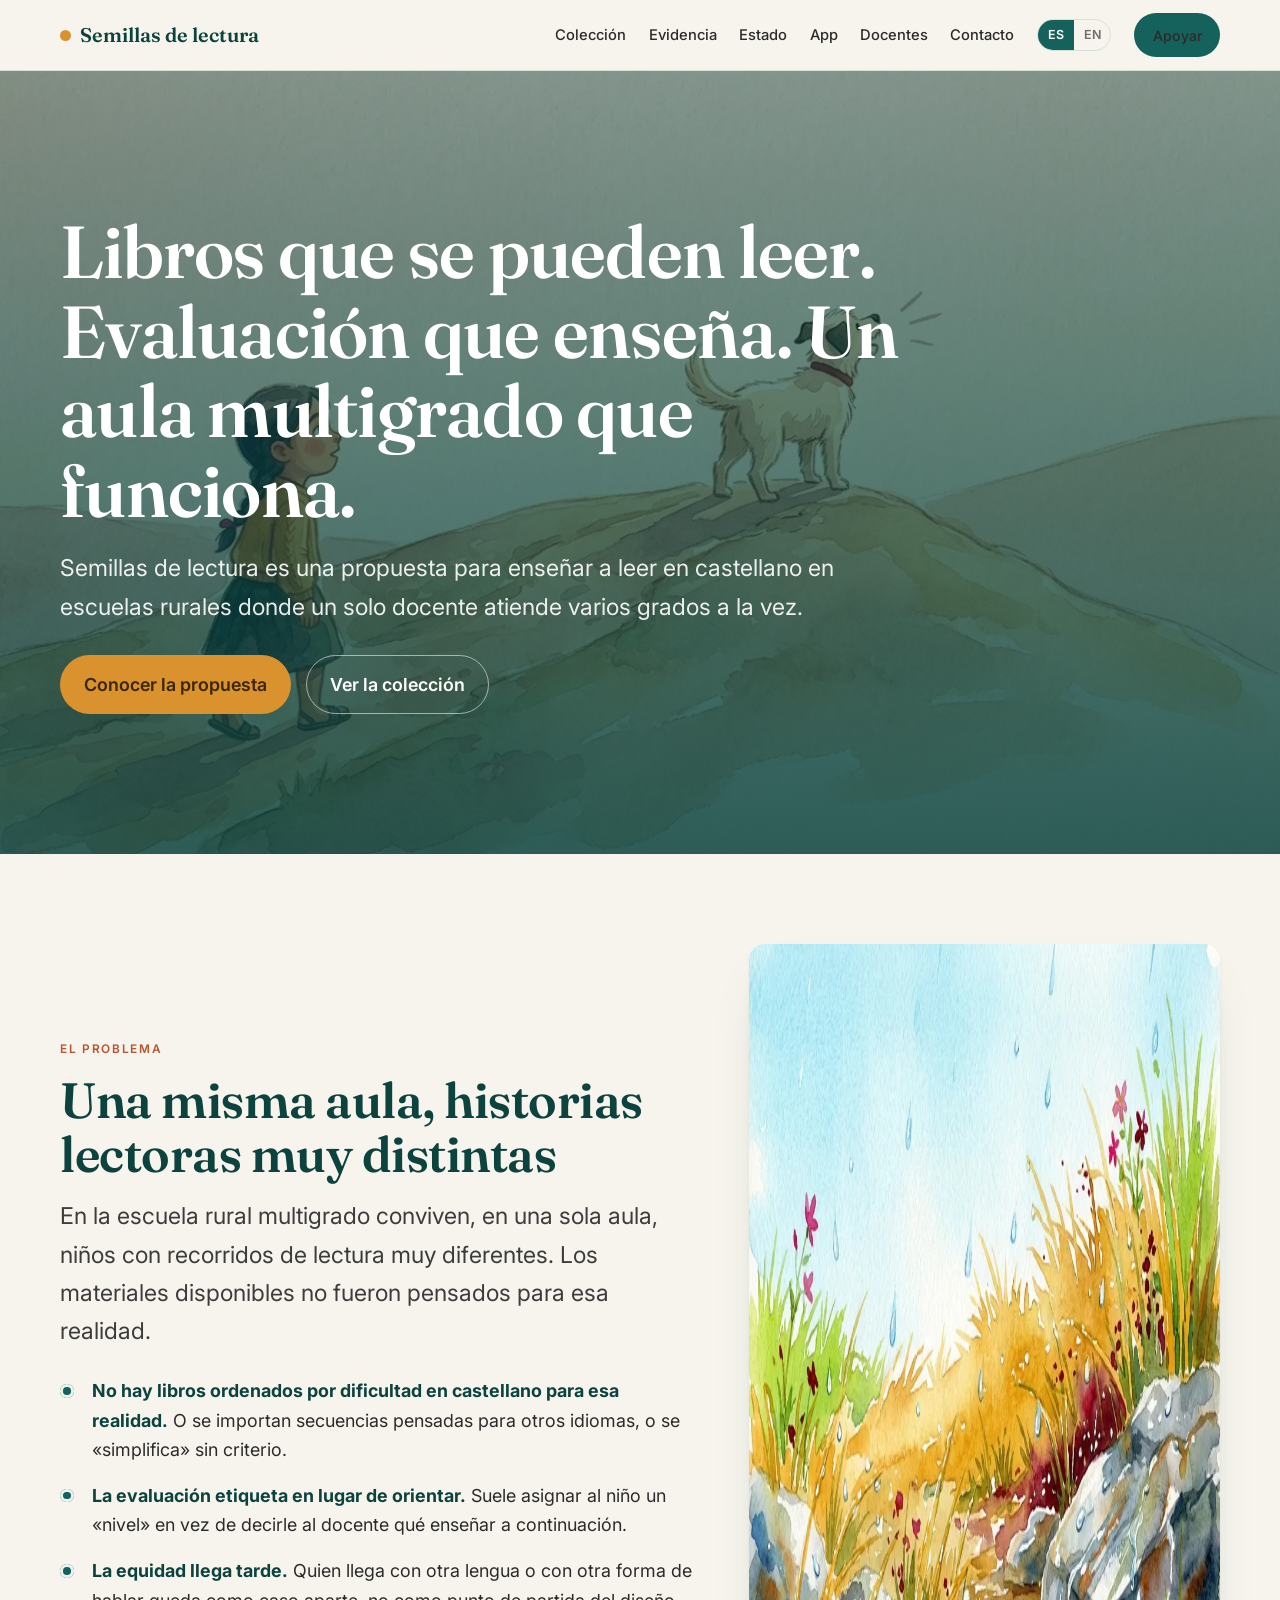
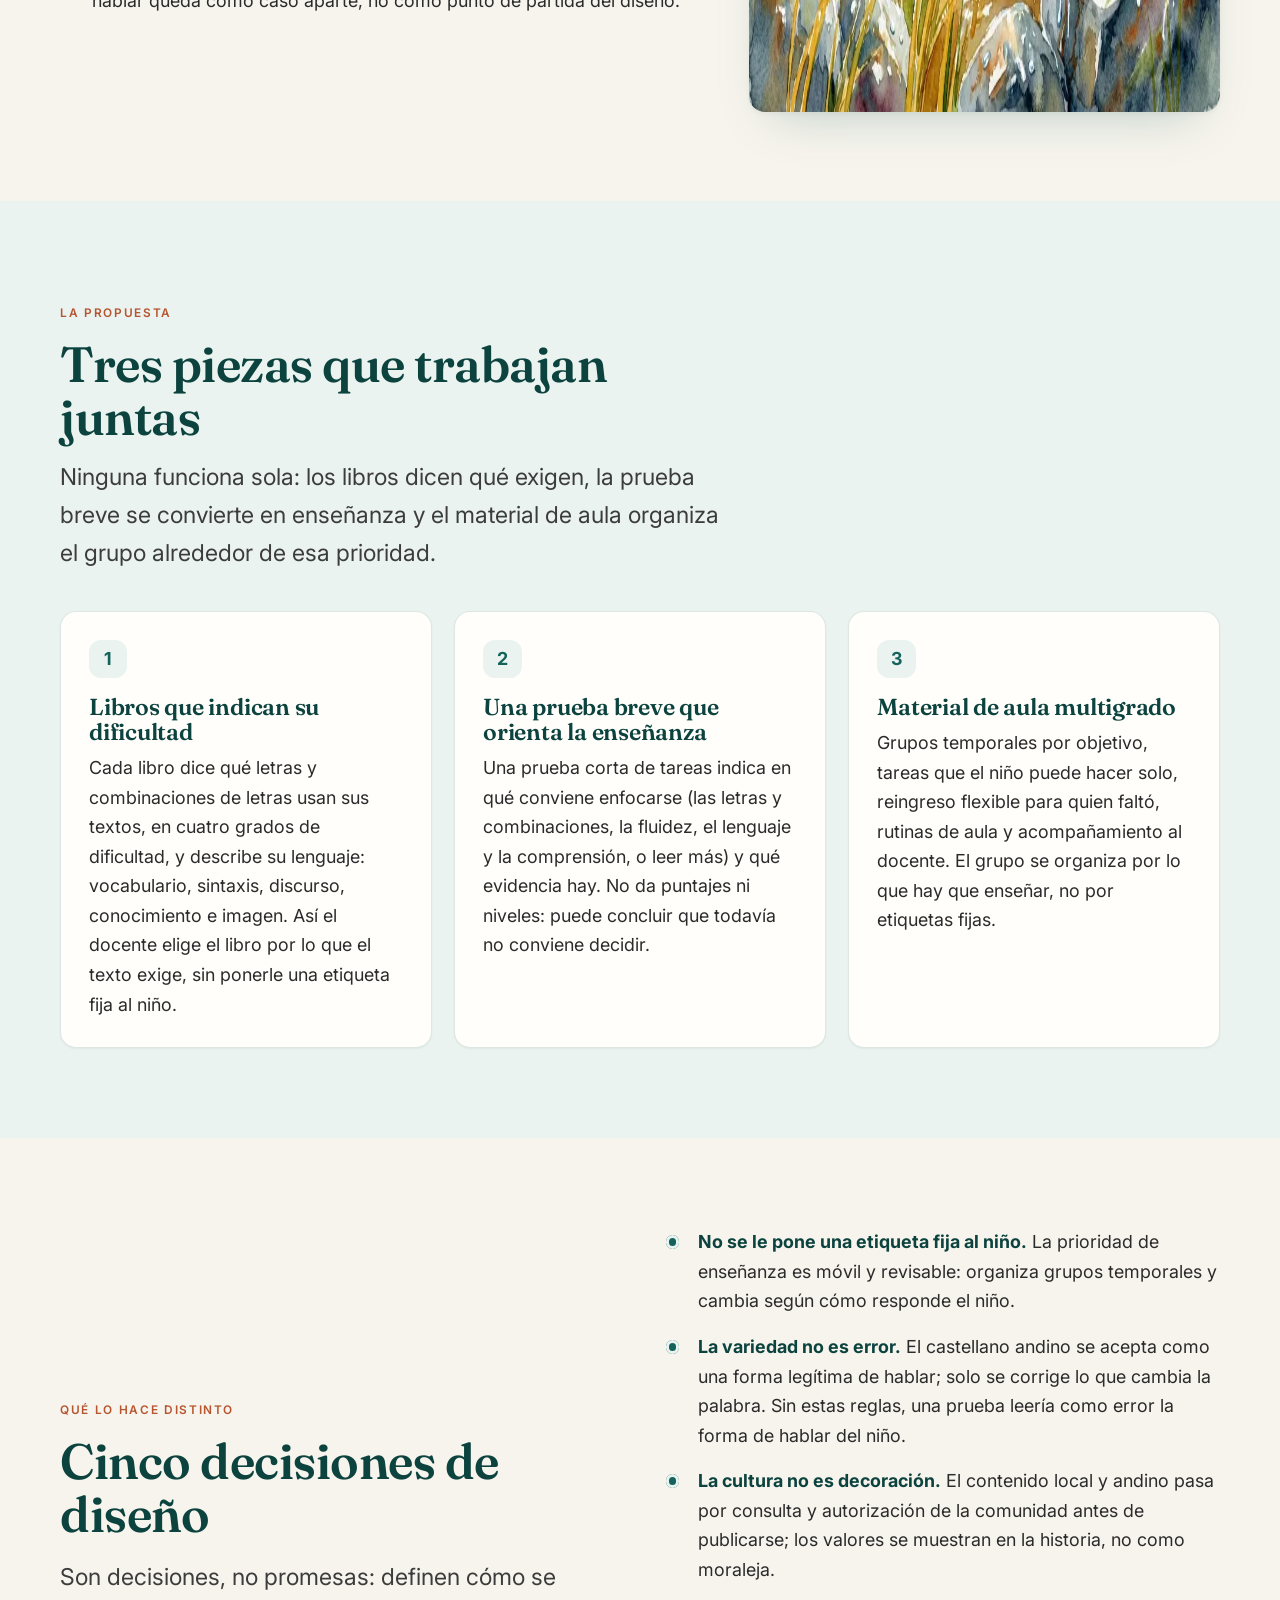
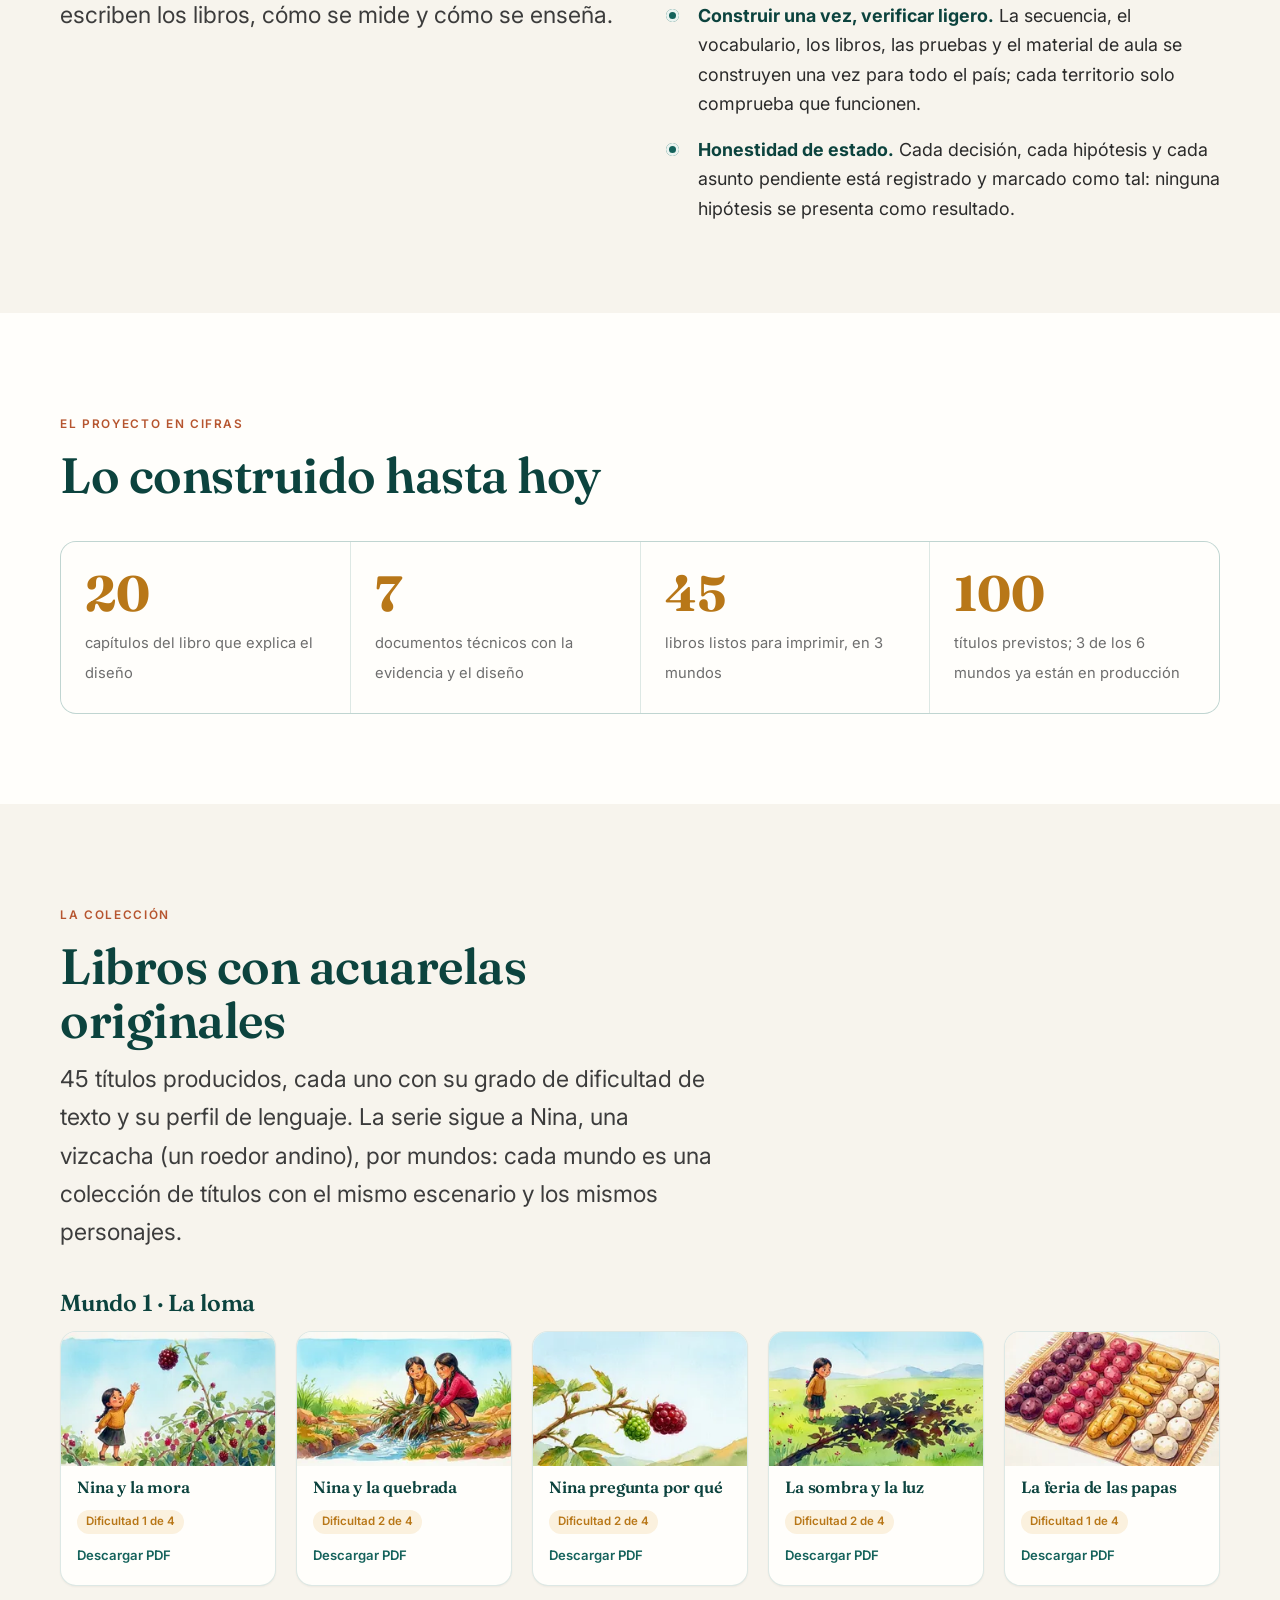
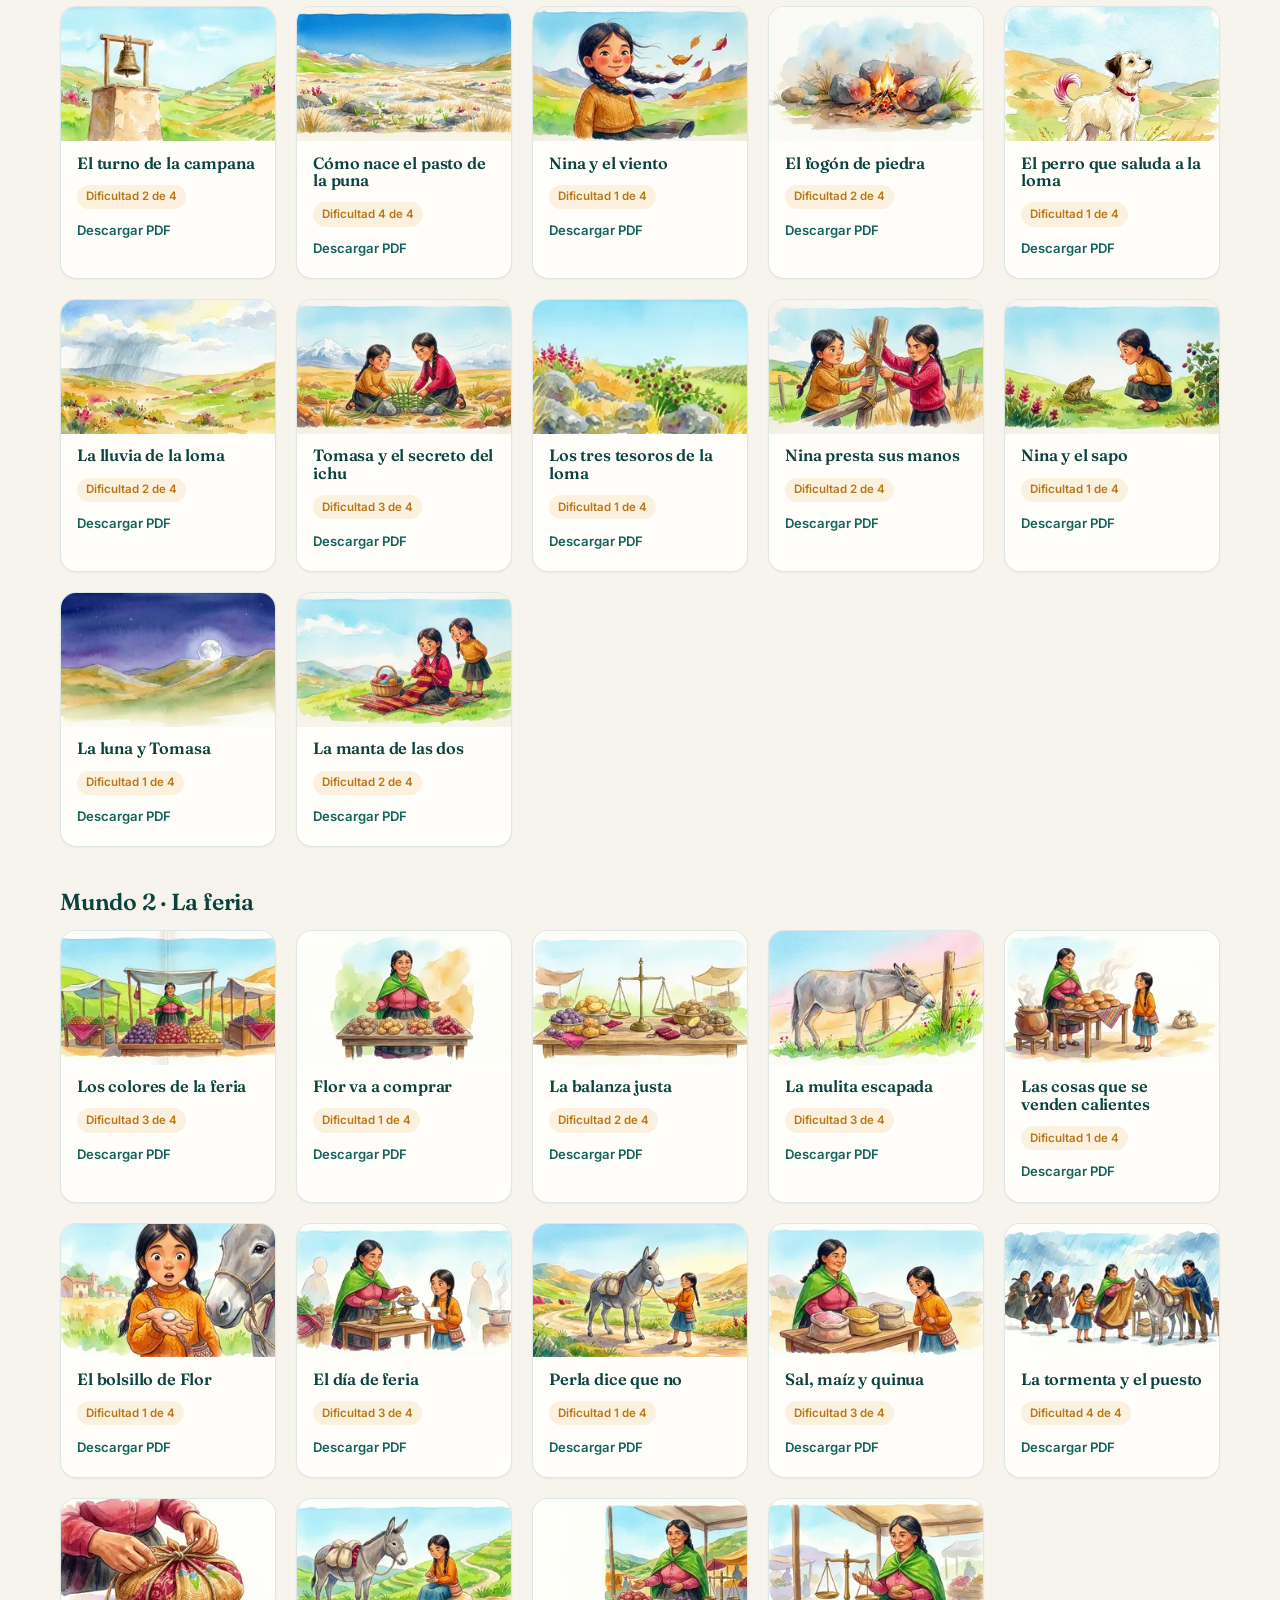
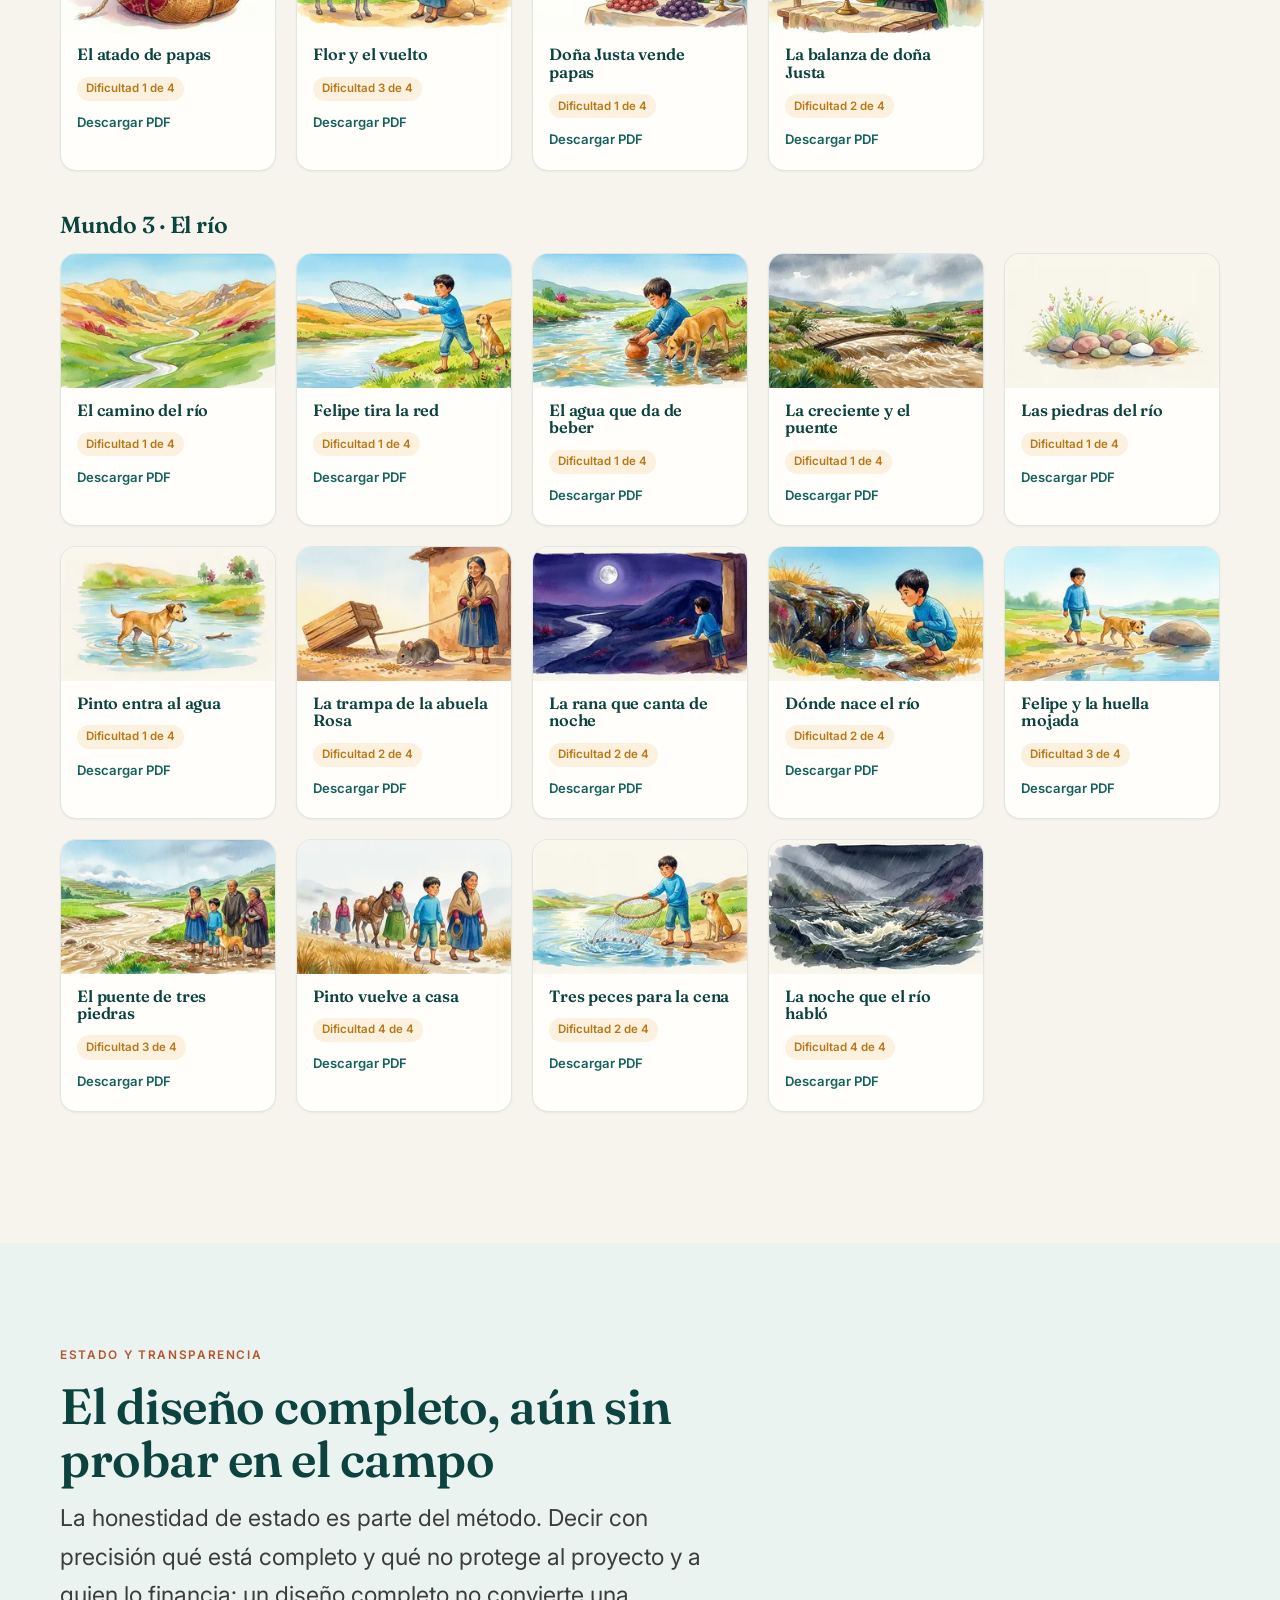
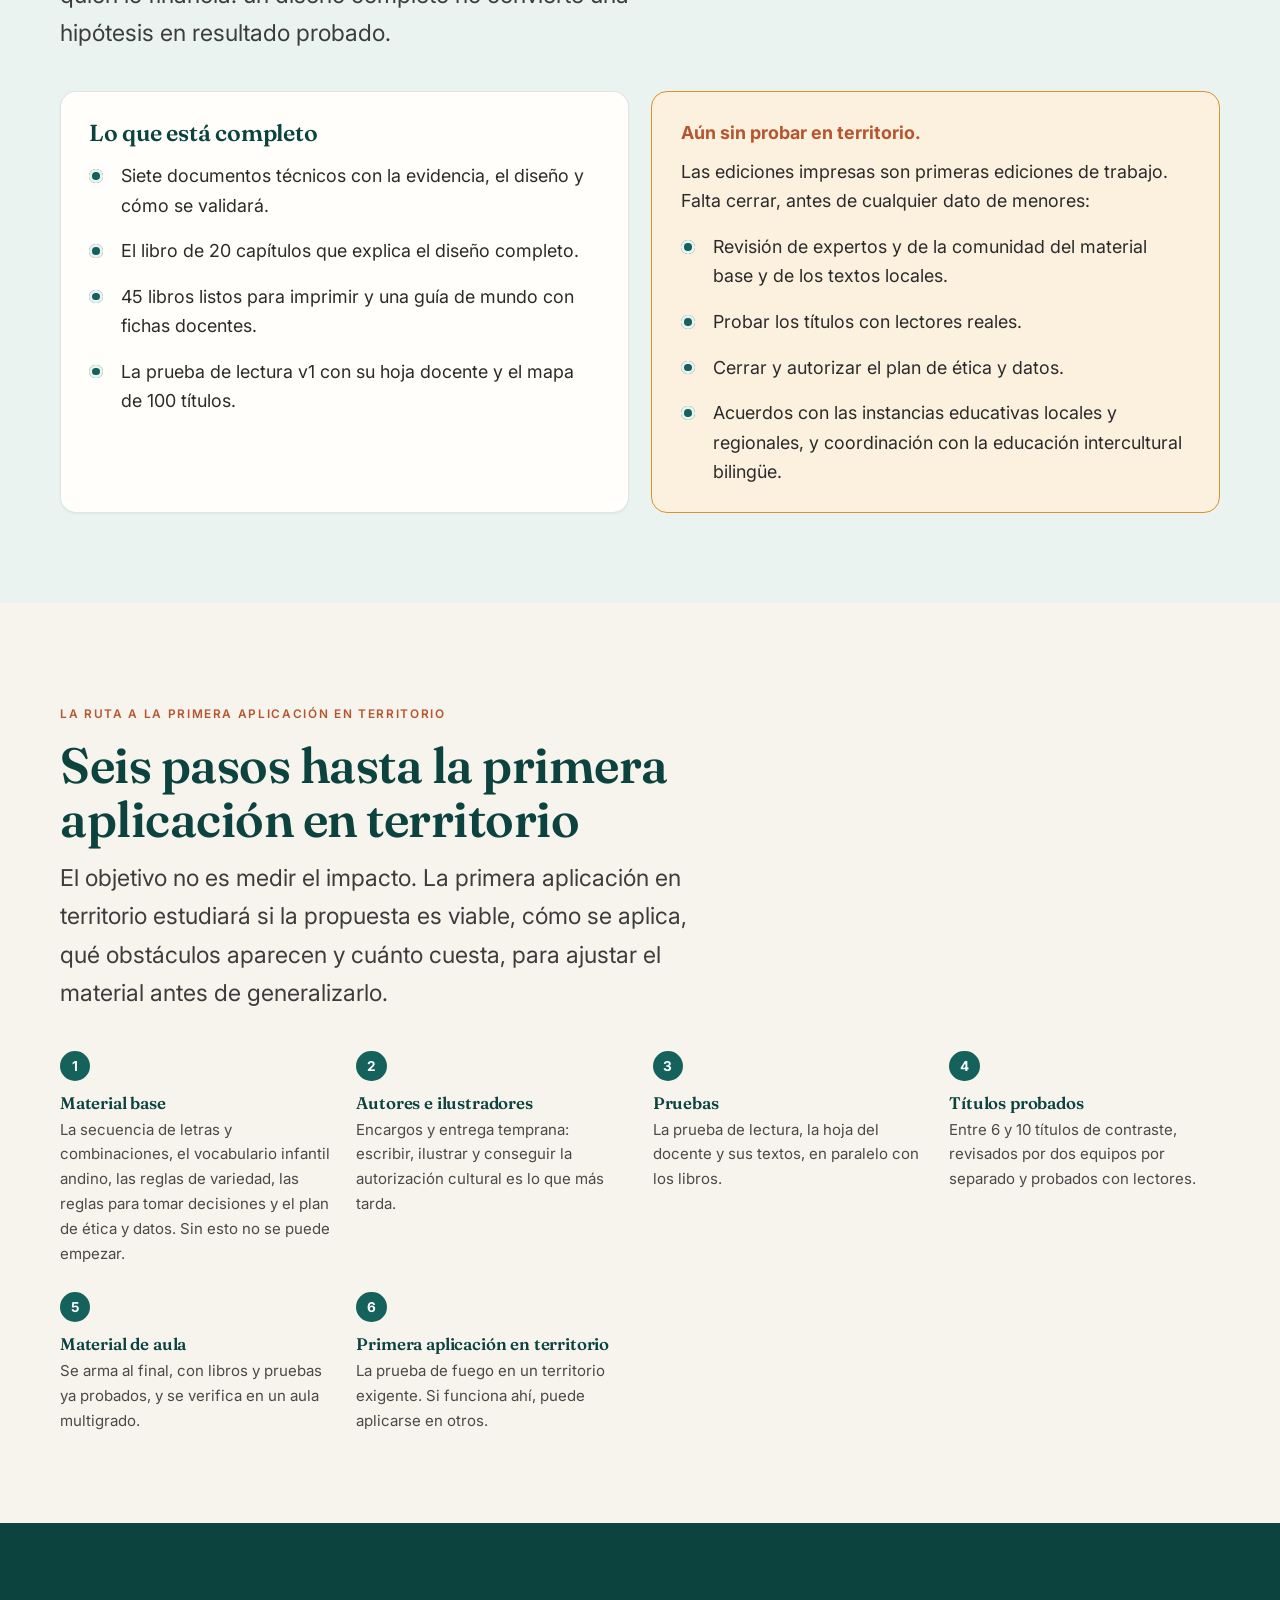
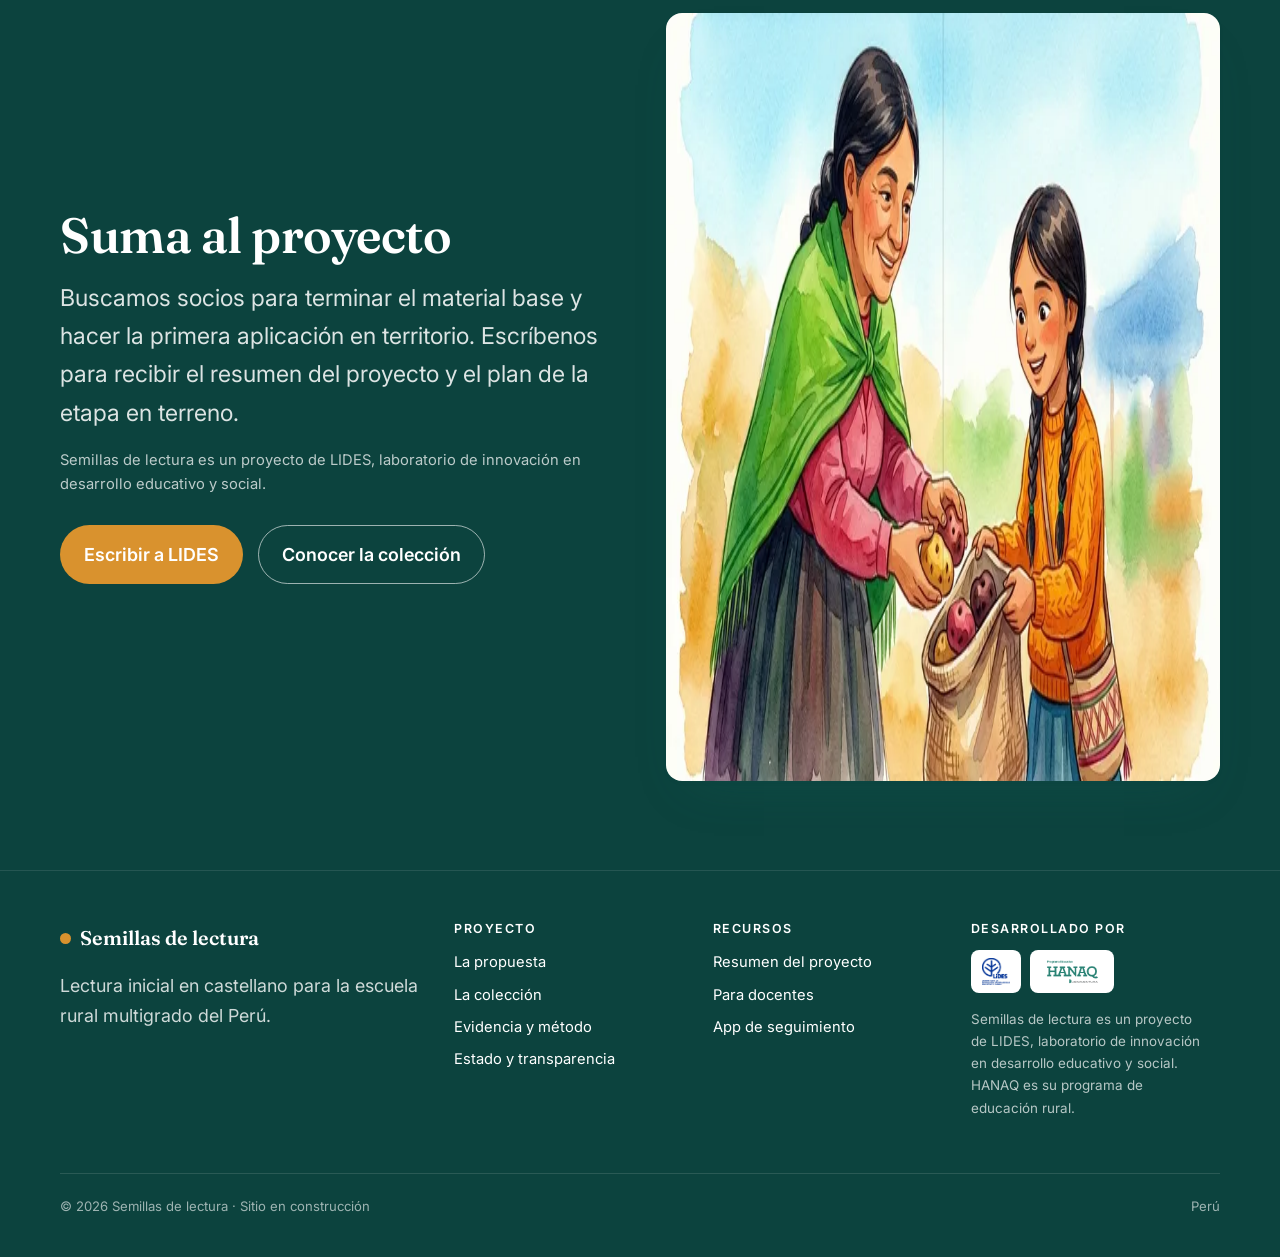
==== commit e3b495e8: "Actualiza sitio 2026-10-02 21:38" ====
--- a/index.html
+++ b/index.html
@@ -18,14 +18,14 @@
 </p> </div> <div class="grid grid--3"> <article class="card" data-reveal> <span class="card__kicker">1</span> <h3>Libros que indican su dificultad</h3> <p>Cada libro dice qué letras y combinaciones de letras usan sus textos, en cuatro grados de dificultad, y describe su lenguaje: vocabulario, sintaxis, discurso, conocimiento e imagen. Así el docente elige el libro por lo que el texto exige, sin ponerle una etiqueta fija al niño.</p> </article><article class="card" data-reveal> <span class="card__kicker">2</span> <h3>Una prueba breve que orienta la enseñanza</h3> <p>Una prueba corta de tareas indica en qué conviene enfocarse (las letras y combinaciones, la fluidez, el lenguaje y la comprensión, o leer más) y qué evidencia hay. No da puntajes ni niveles: puede concluir que todavía no conviene decidir.</p> </article><article class="card" data-reveal> <span class="card__kicker">3</span> <h3>Material de aula multigrado</h3> <p>Grupos temporales por objetivo, tareas que el niño puede hacer solo, reingreso flexible para quien faltó, rutinas de aula y acompañamiento al docente. El grupo se organiza por lo que hay que enseñar, no por etiquetas fijas.</p> </article> </div> </div> </section> <section class="section"> <div class="wrap split"> <div data-reveal> <p class="eyebrow">Qué lo hace distinto</p> <h2>Cinco decisiones de diseño</h2> <p class="lead" style="margin-top:1rem">
 Son decisiones, no promesas: definen cómo se escriben los libros, cómo se mide y cómo se
           enseña.
-</p> </div> <ul class="checks" data-reveal> <li><strong>No se le pone una etiqueta fija al niño.</strong> La prioridad de enseñanza es móvil y revisable: organiza grupos temporales y cambia según cómo responde el niño.</li><li><strong>La variedad no es error.</strong> El castellano andino se acepta como una forma legítima de hablar; solo se corrige lo que cambia la palabra. Sin estas reglas, una prueba leería como error la forma de hablar del niño.</li><li><strong>La cultura no es decoración.</strong> El contenido local y andino pasa por consulta y autorización de la comunidad antes de publicarse; los valores se muestran en la historia, no como moraleja.</li><li><strong>Construir una vez, verificar ligero.</strong> La secuencia, el vocabulario, los libros, las pruebas y el material de aula se construyen una vez para todo el país; cada territorio solo comprueba que funcionen.</li><li><strong>Honestidad de estado.</strong> Cada decisión, cada hipótesis y cada asunto pendiente está registrado y marcado como tal: ninguna hipótesis se presenta como resultado.</li> </ul> </div> </section> <section class="section section--papel2"> <div class="wrap"> <div class="section-head" data-reveal> <p class="eyebrow">El proyecto en cifras</p> <h2>Lo construido hasta hoy</h2> </div> <div class="stats" data-reveal> <div class="stat"> <b>20</b> <span>capítulos del libro que explica el diseño</span> </div><div class="stat"> <b>7</b> <span>documentos técnicos con la evidencia y el diseño</span> </div><div class="stat"> <b>28</b> <span>libros listos para imprimir, en 2 mundos</span> </div><div class="stat"> <b>100</b> <span>títulos previstos; 2 de los 6 mundos ya están en producción</span> </div> </div> </div> </section> <section class="section" id="coleccion"> <div class="wrap"> <div class="section-head" data-reveal> <p class="eyebrow">La colección</p> <h2>Libros con acuarelas originales</h2> <p class="lead"> 28 títulos producidos, cada uno con su grado de dificultad de texto y su perfil de
+</p> </div> <ul class="checks" data-reveal> <li><strong>No se le pone una etiqueta fija al niño.</strong> La prioridad de enseñanza es móvil y revisable: organiza grupos temporales y cambia según cómo responde el niño.</li><li><strong>La variedad no es error.</strong> El castellano andino se acepta como una forma legítima de hablar; solo se corrige lo que cambia la palabra. Sin estas reglas, una prueba leería como error la forma de hablar del niño.</li><li><strong>La cultura no es decoración.</strong> El contenido local y andino pasa por consulta y autorización de la comunidad antes de publicarse; los valores se muestran en la historia, no como moraleja.</li><li><strong>Construir una vez, verificar ligero.</strong> La secuencia, el vocabulario, los libros, las pruebas y el material de aula se construyen una vez para todo el país; cada territorio solo comprueba que funcionen.</li><li><strong>Honestidad de estado.</strong> Cada decisión, cada hipótesis y cada asunto pendiente está registrado y marcado como tal: ninguna hipótesis se presenta como resultado.</li> </ul> </div> </section> <section class="section section--papel2"> <div class="wrap"> <div class="section-head" data-reveal> <p class="eyebrow">El proyecto en cifras</p> <h2>Lo construido hasta hoy</h2> </div> <div class="stats" data-reveal> <div class="stat"> <b>20</b> <span>capítulos del libro que explica el diseño</span> </div><div class="stat"> <b>7</b> <span>documentos técnicos con la evidencia y el diseño</span> </div><div class="stat"> <b>45</b> <span>libros listos para imprimir, en 3 mundos</span> </div><div class="stat"> <b>100</b> <span>títulos previstos; 3 de los 6 mundos ya están en producción</span> </div> </div> </div> </section> <section class="section" id="coleccion"> <div class="wrap"> <div class="section-head" data-reveal> <p class="eyebrow">La colección</p> <h2>Libros con acuarelas originales</h2> <p class="lead"> 45 títulos producidos, cada uno con su grado de dificultad de texto y su perfil de
           lenguaje. La serie sigue a Nina, una vizcacha (un roedor andino), por mundos: cada mundo es
           una colección de títulos con el mismo escenario y los mismos personajes.
-</p> </div> <div class="books-group" data-reveal data-astro-cid-faalltie><h3 data-astro-cid-faalltie>Mundo 1 · La loma</h3><div class="books" data-astro-cid-faalltie><article class="book" data-astro-cid-faalltie><img src="/_astro/t01-e2.sLxuj5t8_15q7Nx.webp" srcset="/_astro/t01-e2.sLxuj5t8_RbbiI.webp 300w, /_astro/t01-e2.sLxuj5t8_1Rnuko.webp 600w" alt="Portada de Nina y la mora" sizes="(max-width: 700px) 45vw, 220px" data-astro-cid-faalltie="true" loading="lazy" decoding="async" fetchpriority="auto" width="1408" height="768"><div class="book__meta" data-astro-cid-faalltie><h4 data-astro-cid-faalltie>Nina y la mora</h4><span class="badge" data-astro-cid-faalltie>Dificultad 1 de 4</span><a class="book__dl" href="/descargas/libros/t01-nina-y-la-mora.pdf" download data-astro-cid-faalltie>Descargar PDF</a></div></article><article class="book" data-astro-cid-faalltie><img src="/_astro/t03-e3.Bn-raiil_ZwWPAC.webp" srcset="/_astro/t03-e3.Bn-raiil_DXd2w.webp 300w, /_astro/t03-e3.Bn-raiil_1Eaw4c.webp 600w" alt="Portada de Nina y la quebrada" sizes="(max-width: 700px) 45vw, 220px" data-astro-cid-faalltie="true" loading="lazy" decoding="async" fetchpriority="auto" width="1408" height="768"><div class="book__meta" data-astro-cid-faalltie><h4 data-astro-cid-faalltie>Nina y la quebrada</h4><span class="badge" data-astro-cid-faalltie>Dificultad 2 de 4</span><a class="book__dl" href="/descargas/libros/t03-nina-y-la-quebrada.pdf" download data-astro-cid-faalltie>Descargar PDF</a></div></article><article class="book" data-astro-cid-faalltie><img src="/_astro/w103-e2.fLUdlv_I_Z1RNAmy.webp" srcset="/_astro/w103-e2.fLUdlv_I_1c2yXV.webp 300w, /_astro/w103-e2.fLUdlv_I_Z1fdb8v.webp 600w" alt="Portada de Nina pregunta por qué" sizes="(max-width: 700px) 45vw, 220px" data-astro-cid-faalltie="true" loading="lazy" decoding="async" fetchpriority="auto" width="1408" height="768"><div class="book__meta" data-astro-cid-faalltie><h4 data-astro-cid-faalltie>Nina pregunta por qué</h4><span class="badge" data-astro-cid-faalltie>Dificultad 2 de 4</span><a class="book__dl" href="/descargas/libros/w103-nina-pregunta-por-que.pdf" download data-astro-cid-faalltie>Descargar PDF</a></div></article><article class="book" data-astro-cid-faalltie><img src="/_astro/w104-e3.R_a1YE_q_Z2hXkfQ.webp" srcset="/_astro/w104-e3.R_a1YE_q_2agpoy.webp 300w, /_astro/w104-e3.R_a1YE_q_ZgYkHS.webp 600w" alt="Portada de La sombra y la luz" sizes="(max-width: 700px) 45vw, 220px" data-astro-cid-faalltie="true" loading="lazy" decoding="async" fetchpriority="auto" width="1408" height="768"><div class="book__meta" data-astro-cid-faalltie><h4 data-astro-cid-faalltie>La sombra y la luz</h4><span class="badge" data-astro-cid-faalltie>Dificultad 2 de 4</span><a class="book__dl" href="/descargas/libros/w104-la-sombra-y-la-luz.pdf" download data-astro-cid-faalltie>Descargar PDF</a></div></article><article class="book" data-astro-cid-faalltie><img src="/_astro/w105-e2.Df4O6lzq_1nePKT.webp" srcset="/_astro/w105-e2.Df4O6lzq_Z2iFlyg.webp 300w, /_astro/w105-e2.Df4O6lzq_kg28e.webp 600w" alt="Portada de La feria de las papas" sizes="(max-width: 700px) 45vw, 220px" data-astro-cid-faalltie="true" loading="lazy" decoding="async" fetchpriority="auto" width="1408" height="768"><div class="book__meta" data-astro-cid-faalltie><h4 data-astro-cid-faalltie>La feria de las papas</h4><span class="badge" data-astro-cid-faalltie>Dificultad 1 de 4</span><a class="book__dl" href="/descargas/libros/w105-la-feria-de-las-papas.pdf" download data-astro-cid-faalltie>Descargar PDF</a></div></article><article class="book" data-astro-cid-faalltie><img src="/_astro/w106-e1.AVZybhZU_ZyYQnu.webp" srcset="/_astro/w106-e1.AVZybhZU_Z22vcxj.webp 300w, /_astro/w106-e1.AVZybhZU_Aqb9b.webp 600w" alt="Portada de El turno de la campana" sizes="(max-width: 700px) 45vw, 220px" data-astro-cid-faalltie="true" loading="lazy" decoding="async" fetchpriority="auto" width="1408" height="768"><div class="book__meta" data-astro-cid-faalltie><h4 data-astro-cid-faalltie>El turno de la campana</h4><span class="badge" data-astro-cid-faalltie>Dificultad 2 de 4</span><a class="book__dl" href="/descargas/libros/w106-el-turno-de-la-campana.pdf" download data-astro-cid-faalltie>Descargar PDF</a></div></article><article class="book" data-astro-cid-faalltie><img src="/_astro/w107-e1.T4I17C34_ZMU4wg.webp" srcset="/_astro/w107-e1.T4I17C34_ZXainv.webp 300w, /_astro/w107-e1.T4I17C34_Z2mpus.webp 600w" alt="Portada de Cómo nace el pasto de la puna" sizes="(max-width: 700px) 45vw, 220px" data-astro-cid-faalltie="true" loading="lazy" decoding="async" fetchpriority="auto" width="1376" height="768"><div class="book__meta" data-astro-cid-faalltie><h4 data-astro-cid-faalltie>Cómo nace el pasto de la puna</h4><span class="badge" data-astro-cid-faalltie>Dificultad 4 de 4</span><a class="book__dl" href="/descargas/libros/w107-como-nace-el-pasto.pdf" download data-astro-cid-faalltie>Descargar PDF</a></div></article><article class="book" data-astro-cid-faalltie><img src="/_astro/w108-e1.BvR2Yei-_Z1K8J2W.webp" srcset="/_astro/w108-e1.BvR2Yei-_Z1zNYDC.webp 300w, /_astro/w108-e1.BvR2Yei-_137o2R.webp 600w" alt="Portada de Nina y el viento" sizes="(max-width: 700px) 45vw, 220px" data-astro-cid-faalltie="true" loading="lazy" decoding="async" fetchpriority="auto" width="1408" height="768"><div class="book__meta" data-astro-cid-faalltie><h4 data-astro-cid-faalltie>Nina y el viento</h4><span class="badge" data-astro-cid-faalltie>Dificultad 1 de 4</span><a class="book__dl" href="/descargas/libros/w108-nina-y-el-viento.pdf" download data-astro-cid-faalltie>Descargar PDF</a></div></article><article class="book" data-astro-cid-faalltie><img src="/_astro/w109-e2.fu4FG2HN_1CjPej.webp" srcset="/_astro/w109-e2.fu4FG2HN_Z6bGh.webp 300w, /_astro/w109-e2.fu4FG2HN_Z2rlVNI.webp 600w" alt="Portada de El fogón de piedra" sizes="(max-width: 700px) 45vw, 220px" data-astro-cid-faalltie="true" loading="lazy" decoding="async" fetchpriority="auto" width="1408" height="768"><div class="book__meta" data-astro-cid-faalltie><h4 data-astro-cid-faalltie>El fogón de piedra</h4><span class="badge" data-astro-cid-faalltie>Dificultad 2 de 4</span><a class="book__dl" href="/descargas/libros/w109-el-fogon-de-piedra.pdf" download data-astro-cid-faalltie>Descargar PDF</a></div></article><article class="book" data-astro-cid-faalltie><img src="/_astro/w110-e1.D6E14DRG_hHww2.webp" srcset="/_astro/w110-e1.D6E14DRG_Z1yFc9W.webp 300w, /_astro/w110-e1.D6E14DRG_1hmWuc.webp 600w" alt="Portada de El perro que saluda a la loma" sizes="(max-width: 700px) 45vw, 220px" data-astro-cid-faalltie="true" loading="lazy" decoding="async" fetchpriority="auto" width="848" height="1264"><div class="book__meta" data-astro-cid-faalltie><h4 data-astro-cid-faalltie>El perro que saluda a la loma</h4><span class="badge" data-astro-cid-faalltie>Dificultad 1 de 4</span><a class="book__dl" href="/descargas/libros/w110-el-perro-que-saluda.pdf" download data-astro-cid-faalltie>Descargar PDF</a></div></article><article class="book" data-astro-cid-faalltie><img src="/_astro/w111-e1.CtER88pp_1R3Mps.webp" srcset="/_astro/w111-e1.CtER88pp_U9Hvu.webp 300w, /_astro/w111-e1.CtER88pp_1PWAox.webp 600w" alt="Portada de La lluvia de la loma" sizes="(max-width: 700px) 45vw, 220px" data-astro-cid-faalltie="true" loading="lazy" decoding="async" fetchpriority="auto" width="1376" height="768"><div class="book__meta" data-astro-cid-faalltie><h4 data-astro-cid-faalltie>La lluvia de la loma</h4><span class="badge" data-astro-cid-faalltie>Dificultad 2 de 4</span><a class="book__dl" href="/descargas/libros/w111-la-lluvia-de-la-loma.pdf" download data-astro-cid-faalltie>Descargar PDF</a></div></article><article class="book" data-astro-cid-faalltie><img src="/_astro/w112-e3.Cd_GBD3k_Z1LXmR.webp" srcset="/_astro/w112-e3.Cd_GBD3k_2eIkcw.webp 300w, /_astro/w112-e3.Cd_GBD3k_ZcwpTU.webp 600w" alt="Portada de Tomasa y el secreto del ichu" sizes="(max-width: 700px) 45vw, 220px" data-astro-cid-faalltie="true" loading="lazy" decoding="async" fetchpriority="auto" width="1408" height="768"><div class="book__meta" data-astro-cid-faalltie><h4 data-astro-cid-faalltie>Tomasa y el secreto del ichu</h4><span class="badge" data-astro-cid-faalltie>Dificultad 3 de 4</span><a class="book__dl" href="/descargas/libros/w112-tomasa-y-el-ichu.pdf" download data-astro-cid-faalltie>Descargar PDF</a></div></article><article class="book" data-astro-cid-faalltie><img src="/_astro/w113-e1.BZIQTtIN_2awHPX.webp" srcset="/_astro/w113-e1.BZIQTtIN_1RCTyQ.webp 300w, /_astro/w113-e1.BZIQTtIN_uqyEO.webp 600w" alt="Portada de Los tres tesoros de la loma" sizes="(max-width: 700px) 45vw, 220px" data-astro-cid-faalltie="true" loading="lazy" decoding="async" fetchpriority="auto" width="1584" height="672"><div class="book__meta" data-astro-cid-faalltie><h4 data-astro-cid-faalltie>Los tres tesoros de la loma</h4><span class="badge" data-astro-cid-faalltie>Dificultad 1 de 4</span><a class="book__dl" href="/descargas/libros/w113-los-tesoros-de-la-loma.pdf" download data-astro-cid-faalltie>Descargar PDF</a></div></article><article class="book" data-astro-cid-faalltie><img src="/_astro/w114-e3.BW_A-zri_DUTky.webp" srcset="/_astro/w114-e3.BW_A-zri_Z1F4XEt.webp 300w, /_astro/w114-e3.BW_A-zri_WQp21.webp 600w" alt="Portada de Nina presta sus manos" sizes="(max-width: 700px) 45vw, 220px" data-astro-cid-faalltie="true" loading="lazy" decoding="async" fetchpriority="auto" width="1408" height="768"><div class="book__meta" data-astro-cid-faalltie><h4 data-astro-cid-faalltie>Nina presta sus manos</h4><span class="badge" data-astro-cid-faalltie>Dificultad 2 de 4</span><a class="book__dl" href="/descargas/libros/w114-nina-presta-sus-manos.pdf" download data-astro-cid-faalltie>Descargar PDF</a></div></article></div></div><div class="books-group" data-reveal data-astro-cid-faalltie><h3 data-astro-cid-faalltie>Mundo 2 · La feria</h3><div class="books" data-astro-cid-faalltie><article class="book" data-astro-cid-faalltie><img src="/_astro/w201-e1.QCZhQMul_1CtIqF.webp" srcset="/_astro/w201-e1.QCZhQMul_ZY8dBL.webp 300w, /_astro/w201-e1.QCZhQMul_1DNa4I.webp 600w" alt="Portada de Los colores de la feria" sizes="(max-width: 700px) 45vw, 220px" data-astro-cid-faalltie="true" loading="lazy" decoding="async" fetchpriority="auto" width="1408" height="768"><div class="book__meta" data-astro-cid-faalltie><h4 data-astro-cid-faalltie>Los colores de la feria</h4><span class="badge" data-astro-cid-faalltie>Dificultad 3 de 4</span><a class="book__dl" href="/descargas/libros/w201-los-colores-de-la-feria.pdf" download data-astro-cid-faalltie>Descargar PDF</a></div></article><article class="book" data-astro-cid-faalltie><img src="/_astro/w202-e2.CMrBh3ew_2bG06i.webp" srcset="/_astro/w202-e2.CMrBh3ew_Z2r5rrl.webp 300w, /_astro/w202-e2.CMrBh3ew_bPVf9.webp 600w" alt="Portada de Flor va a comprar" sizes="(max-width: 700px) 45vw, 220px" data-astro-cid-faalltie="true" loading="lazy" decoding="async" fetchpriority="auto" width="1408" height="768"><div class="book__meta" data-astro-cid-faalltie><h4 data-astro-cid-faalltie>Flor va a comprar</h4><span class="badge" data-astro-cid-faalltie>Dificultad 1 de 4</span><a class="book__dl" href="/descargas/libros/w202-flor-va-a-comprar.pdf" download data-astro-cid-faalltie>Descargar PDF</a></div></article><article class="book" data-astro-cid-faalltie><img src="/_astro/w203-e1.7yzkDyVJ_1PXMFQ.webp" srcset="/_astro/w203-e1.7yzkDyVJ_Yn1J1.webp 300w, /_astro/w203-e1.7yzkDyVJ_Z1rRInq.webp 600w" alt="Portada de La balanza justa" sizes="(max-width: 700px) 45vw, 220px" data-astro-cid-faalltie="true" loading="lazy" decoding="async" fetchpriority="auto" width="1408" height="768"><div class="book__meta" data-astro-cid-faalltie><h4 data-astro-cid-faalltie>La balanza justa</h4><span class="badge" data-astro-cid-faalltie>Dificultad 2 de 4</span><a class="book__dl" href="/descargas/libros/w203-la-balanza-justa.pdf" download data-astro-cid-faalltie>Descargar PDF</a></div></article><article class="book" data-astro-cid-faalltie><img src="/_astro/w204-e1.b86aSP2d_2ibm15.webp" srcset="/_astro/w204-e1.b86aSP2d_venCR.webp 300w, /_astro/w204-e1.b86aSP2d_Z1V1mtz.webp 600w" alt="Portada de La mulita escapada" sizes="(max-width: 700px) 45vw, 220px" data-astro-cid-faalltie="true" loading="lazy" decoding="async" fetchpriority="auto" width="1408" height="768"><div class="book__meta" data-astro-cid-faalltie><h4 data-astro-cid-faalltie>La mulita escapada</h4><span class="badge" data-astro-cid-faalltie>Dificultad 3 de 4</span><a class="book__dl" href="/descargas/libros/w204-la-mulita-escapada.pdf" download data-astro-cid-faalltie>Descargar PDF</a></div></article><article class="book" data-astro-cid-faalltie><img src="/_astro/w205-e1.Km6_EWou_23s5Tm.webp" srcset="/_astro/w205-e1.Km6_EWou_1tMKsD.webp 300w, /_astro/w205-e1.Km6_EWou_ZWrYDN.webp 600w" alt="Portada de Las cosas que se venden calientes" sizes="(max-width: 700px) 45vw, 220px" data-astro-cid-faalltie="true" loading="lazy" decoding="async" fetchpriority="auto" width="1408" height="768"><div class="book__meta" data-astro-cid-faalltie><h4 data-astro-cid-faalltie>Las cosas que se venden calientes</h4><span class="badge" data-astro-cid-faalltie>Dificultad 1 de 4</span><a class="book__dl" href="/descargas/libros/w205-las-cosas-calientes.pdf" download data-astro-cid-faalltie>Descargar PDF</a></div></article><article class="book" data-astro-cid-faalltie><img src="/_astro/w206-e2.CMnE1egJ_jD8Aw.webp" srcset="/_astro/w206-e2.CMnE1egJ_16mJYe.webp 300w, /_astro/w206-e2.CMnE1egJ_Z1kS08d.webp 600w" alt="Portada de El bolsillo de Flor" sizes="(max-width: 700px) 45vw, 220px" data-astro-cid-faalltie="true" loading="lazy" decoding="async" fetchpriority="auto" width="1408" height="768"><div class="book__meta" data-astro-cid-faalltie><h4 data-astro-cid-faalltie>El bolsillo de Flor</h4><span class="badge" data-astro-cid-faalltie>Dificultad 1 de 4</span><a class="book__dl" href="/descargas/libros/w206-el-bolsillo-de-flor.pdf" download data-astro-cid-faalltie>Descargar PDF</a></div></article><article class="book" data-astro-cid-faalltie><img src="/_astro/w207-e2.Du_ltM51_e078h.webp" srcset="/_astro/w207-e2.Du_ltM51_1KddCd.webp 300w, /_astro/w207-e2.Du_ltM51_ZG2wue.webp 600w" alt="Portada de El día de feria" sizes="(max-width: 700px) 45vw, 220px" data-astro-cid-faalltie="true" loading="lazy" decoding="async" fetchpriority="auto" width="1408" height="768"><div class="book__meta" data-astro-cid-faalltie><h4 data-astro-cid-faalltie>El día de feria</h4><span class="badge" data-astro-cid-faalltie>Dificultad 3 de 4</span><a class="book__dl" href="/descargas/libros/w207-el-dia-de-feria.pdf" download data-astro-cid-faalltie>Descargar PDF</a></div></article><article class="book" data-astro-cid-faalltie><img src="/_astro/w208-e1.C6i0ZL9q_Z1yROrA.webp" srcset="/_astro/w208-e1.C6i0ZL9q_HCDzg.webp 300w, /_astro/w208-e1.C6i0ZL9q_Z1IC6xb.webp 600w" alt="Portada de Perla dice que no" sizes="(max-width: 700px) 45vw, 220px" data-astro-cid-faalltie="true" loading="lazy" decoding="async" fetchpriority="auto" width="1408" height="768"><div class="book__meta" data-astro-cid-faalltie><h4 data-astro-cid-faalltie>Perla dice que no</h4><span class="badge" data-astro-cid-faalltie>Dificultad 1 de 4</span><a class="book__dl" href="/descargas/libros/w208-perla-dice-que-no.pdf" download data-astro-cid-faalltie>Descargar PDF</a></div></article><article class="book" data-astro-cid-faalltie><img src="/_astro/w209-e1.CCYPAaVN_ZR4S33.webp" srcset="/_astro/w209-e1.CCYPAaVN_Z1I50dG.webp 300w, /_astro/w209-e1.CCYPAaVN_TQnsN.webp 600w" alt="Portada de Sal, maíz y quinua" sizes="(max-width: 700px) 45vw, 220px" data-astro-cid-faalltie="true" loading="lazy" decoding="async" fetchpriority="auto" width="1408" height="768"><div class="book__meta" data-astro-cid-faalltie><h4 data-astro-cid-faalltie>Sal, maíz y quinua</h4><span class="badge" data-astro-cid-faalltie>Dificultad 3 de 4</span><a class="book__dl" href="/descargas/libros/w209-sal-maiz-y-quinua.pdf" download data-astro-cid-faalltie>Descargar PDF</a></div></article><article class="book" data-astro-cid-faalltie><img src="/_astro/w210-e2.GAJZWziR_Z1GtYY5.webp" srcset="/_astro/w210-e2.GAJZWziR_2lrAaX.webp 300w, /_astro/w210-e2.GAJZWziR_Z5N9Vt.webp 600w" alt="Portada de La tormenta y el puesto" sizes="(max-width: 700px) 45vw, 220px" data-astro-cid-faalltie="true" loading="lazy" decoding="async" fetchpriority="auto" width="1408" height="768"><div class="book__meta" data-astro-cid-faalltie><h4 data-astro-cid-faalltie>La tormenta y el puesto</h4><span class="badge" data-astro-cid-faalltie>Dificultad 4 de 4</span><a class="book__dl" href="/descargas/libros/w210-la-tormenta-y-el-puesto.pdf" download data-astro-cid-faalltie>Descargar PDF</a></div></article><article class="book" data-astro-cid-faalltie><img src="/_astro/w211-e2.yE7c0msw_Z21dKTk.webp" srcset="/_astro/w211-e2.yE7c0msw_1vLMY8.webp 300w, /_astro/w211-e2.yE7c0msw_ZUsW8j.webp 600w" alt="Portada de El atado de papas" sizes="(max-width: 700px) 45vw, 220px" data-astro-cid-faalltie="true" loading="lazy" decoding="async" fetchpriority="auto" width="1408" height="768"><div class="book__meta" data-astro-cid-faalltie><h4 data-astro-cid-faalltie>El atado de papas</h4><span class="badge" data-astro-cid-faalltie>Dificultad 1 de 4</span><a class="book__dl" href="/descargas/libros/w211-el-atado-de-papas.pdf" download data-astro-cid-faalltie>Descargar PDF</a></div></article><article class="book" data-astro-cid-faalltie><img src="/_astro/w212-e3.BTyjx_uA_1iYJRF.webp" srcset="/_astro/w212-e3.BTyjx_uA_Z1DM8Nf.webp 300w, /_astro/w212-e3.BTyjx_uA_Y9eSf.webp 600w" alt="Portada de Flor y el vuelto" sizes="(max-width: 700px) 45vw, 220px" data-astro-cid-faalltie="true" loading="lazy" decoding="async" fetchpriority="auto" width="1408" height="768"><div class="book__meta" data-astro-cid-faalltie><h4 data-astro-cid-faalltie>Flor y el vuelto</h4><span class="badge" data-astro-cid-faalltie>Dificultad 3 de 4</span><a class="book__dl" href="/descargas/libros/w212-flor-y-el-vuelto.pdf" download data-astro-cid-faalltie>Descargar PDF</a></div></article></div></div> </div> </section> <section class="section section--tint" id="estado"> <div class="wrap"> <div class="section-head" data-reveal> <p class="eyebrow">Estado y transparencia</p> <h2>El diseño completo, aún sin probar en el campo</h2> <p class="lead">
+</p> </div> <div class="books-group" data-reveal data-astro-cid-faalltie><h3 data-astro-cid-faalltie>Mundo 1 · La loma</h3><div class="books" data-astro-cid-faalltie><article class="book" data-astro-cid-faalltie><img src="/_astro/t01-e2.sLxuj5t8_15q7Nx.webp" srcset="/_astro/t01-e2.sLxuj5t8_RbbiI.webp 300w, /_astro/t01-e2.sLxuj5t8_1Rnuko.webp 600w" alt="Portada de Nina y la mora" sizes="(max-width: 700px) 45vw, 220px" data-astro-cid-faalltie="true" loading="lazy" decoding="async" fetchpriority="auto" width="1408" height="768"><div class="book__meta" data-astro-cid-faalltie><h4 data-astro-cid-faalltie>Nina y la mora</h4><span class="badge" data-astro-cid-faalltie>Dificultad 1 de 4</span><a class="book__dl" href="/descargas/libros/t01-nina-y-la-mora.pdf" download data-astro-cid-faalltie>Descargar PDF</a></div></article><article class="book" data-astro-cid-faalltie><img src="/_astro/t03-e3.Bn-raiil_ZwWPAC.webp" srcset="/_astro/t03-e3.Bn-raiil_DXd2w.webp 300w, /_astro/t03-e3.Bn-raiil_1Eaw4c.webp 600w" alt="Portada de Nina y la quebrada" sizes="(max-width: 700px) 45vw, 220px" data-astro-cid-faalltie="true" loading="lazy" decoding="async" fetchpriority="auto" width="1408" height="768"><div class="book__meta" data-astro-cid-faalltie><h4 data-astro-cid-faalltie>Nina y la quebrada</h4><span class="badge" data-astro-cid-faalltie>Dificultad 2 de 4</span><a class="book__dl" href="/descargas/libros/t03-nina-y-la-quebrada.pdf" download data-astro-cid-faalltie>Descargar PDF</a></div></article><article class="book" data-astro-cid-faalltie><img src="/_astro/w103-e2.fLUdlv_I_Z1RNAmy.webp" srcset="/_astro/w103-e2.fLUdlv_I_1c2yXV.webp 300w, /_astro/w103-e2.fLUdlv_I_Z1fdb8v.webp 600w" alt="Portada de Nina pregunta por qué" sizes="(max-width: 700px) 45vw, 220px" data-astro-cid-faalltie="true" loading="lazy" decoding="async" fetchpriority="auto" width="1408" height="768"><div class="book__meta" data-astro-cid-faalltie><h4 data-astro-cid-faalltie>Nina pregunta por qué</h4><span class="badge" data-astro-cid-faalltie>Dificultad 2 de 4</span><a class="book__dl" href="/descargas/libros/w103-nina-pregunta-por-que.pdf" download data-astro-cid-faalltie>Descargar PDF</a></div></article><article class="book" data-astro-cid-faalltie><img src="/_astro/w104-e3.R_a1YE_q_Z2hXkfQ.webp" srcset="/_astro/w104-e3.R_a1YE_q_2agpoy.webp 300w, /_astro/w104-e3.R_a1YE_q_ZgYkHS.webp 600w" alt="Portada de La sombra y la luz" sizes="(max-width: 700px) 45vw, 220px" data-astro-cid-faalltie="true" loading="lazy" decoding="async" fetchpriority="auto" width="1408" height="768"><div class="book__meta" data-astro-cid-faalltie><h4 data-astro-cid-faalltie>La sombra y la luz</h4><span class="badge" data-astro-cid-faalltie>Dificultad 2 de 4</span><a class="book__dl" href="/descargas/libros/w104-la-sombra-y-la-luz.pdf" download data-astro-cid-faalltie>Descargar PDF</a></div></article><article class="book" data-astro-cid-faalltie><img src="/_astro/w105-e2.Df4O6lzq_1nePKT.webp" srcset="/_astro/w105-e2.Df4O6lzq_Z2iFlyg.webp 300w, /_astro/w105-e2.Df4O6lzq_kg28e.webp 600w" alt="Portada de La feria de las papas" sizes="(max-width: 700px) 45vw, 220px" data-astro-cid-faalltie="true" loading="lazy" decoding="async" fetchpriority="auto" width="1408" height="768"><div class="book__meta" data-astro-cid-faalltie><h4 data-astro-cid-faalltie>La feria de las papas</h4><span class="badge" data-astro-cid-faalltie>Dificultad 1 de 4</span><a class="book__dl" href="/descargas/libros/w105-la-feria-de-las-papas.pdf" download data-astro-cid-faalltie>Descargar PDF</a></div></article><article class="book" data-astro-cid-faalltie><img src="/_astro/w106-e1.AVZybhZU_ZyYQnu.webp" srcset="/_astro/w106-e1.AVZybhZU_Z22vcxj.webp 300w, /_astro/w106-e1.AVZybhZU_Aqb9b.webp 600w" alt="Portada de El turno de la campana" sizes="(max-width: 700px) 45vw, 220px" data-astro-cid-faalltie="true" loading="lazy" decoding="async" fetchpriority="auto" width="1408" height="768"><div class="book__meta" data-astro-cid-faalltie><h4 data-astro-cid-faalltie>El turno de la campana</h4><span class="badge" data-astro-cid-faalltie>Dificultad 2 de 4</span><a class="book__dl" href="/descargas/libros/w106-el-turno-de-la-campana.pdf" download data-astro-cid-faalltie>Descargar PDF</a></div></article><article class="book" data-astro-cid-faalltie><img src="/_astro/w107-e1.T4I17C34_ZMU4wg.webp" srcset="/_astro/w107-e1.T4I17C34_ZXainv.webp 300w, /_astro/w107-e1.T4I17C34_Z2mpus.webp 600w" alt="Portada de Cómo nace el pasto de la puna" sizes="(max-width: 700px) 45vw, 220px" data-astro-cid-faalltie="true" loading="lazy" decoding="async" fetchpriority="auto" width="1376" height="768"><div class="book__meta" data-astro-cid-faalltie><h4 data-astro-cid-faalltie>Cómo nace el pasto de la puna</h4><span class="badge" data-astro-cid-faalltie>Dificultad 4 de 4</span><a class="book__dl" href="/descargas/libros/w107-como-nace-el-pasto.pdf" download data-astro-cid-faalltie>Descargar PDF</a></div></article><article class="book" data-astro-cid-faalltie><img src="/_astro/w108-e1.BvR2Yei-_Z1K8J2W.webp" srcset="/_astro/w108-e1.BvR2Yei-_Z1zNYDC.webp 300w, /_astro/w108-e1.BvR2Yei-_137o2R.webp 600w" alt="Portada de Nina y el viento" sizes="(max-width: 700px) 45vw, 220px" data-astro-cid-faalltie="true" loading="lazy" decoding="async" fetchpriority="auto" width="1408" height="768"><div class="book__meta" data-astro-cid-faalltie><h4 data-astro-cid-faalltie>Nina y el viento</h4><span class="badge" data-astro-cid-faalltie>Dificultad 1 de 4</span><a class="book__dl" href="/descargas/libros/w108-nina-y-el-viento.pdf" download data-astro-cid-faalltie>Descargar PDF</a></div></article><article class="book" data-astro-cid-faalltie><img src="/_astro/w109-e2.fu4FG2HN_1CjPej.webp" srcset="/_astro/w109-e2.fu4FG2HN_Z6bGh.webp 300w, /_astro/w109-e2.fu4FG2HN_Z2rlVNI.webp 600w" alt="Portada de El fogón de piedra" sizes="(max-width: 700px) 45vw, 220px" data-astro-cid-faalltie="true" loading="lazy" decoding="async" fetchpriority="auto" width="1408" height="768"><div class="book__meta" data-astro-cid-faalltie><h4 data-astro-cid-faalltie>El fogón de piedra</h4><span class="badge" data-astro-cid-faalltie>Dificultad 2 de 4</span><a class="book__dl" href="/descargas/libros/w109-el-fogon-de-piedra.pdf" download data-astro-cid-faalltie>Descargar PDF</a></div></article><article class="book" data-astro-cid-faalltie><img src="/_astro/w110-e1.D6E14DRG_hHww2.webp" srcset="/_astro/w110-e1.D6E14DRG_Z1yFc9W.webp 300w, /_astro/w110-e1.D6E14DRG_1hmWuc.webp 600w" alt="Portada de El perro que saluda a la loma" sizes="(max-width: 700px) 45vw, 220px" data-astro-cid-faalltie="true" loading="lazy" decoding="async" fetchpriority="auto" width="848" height="1264"><div class="book__meta" data-astro-cid-faalltie><h4 data-astro-cid-faalltie>El perro que saluda a la loma</h4><span class="badge" data-astro-cid-faalltie>Dificultad 1 de 4</span><a class="book__dl" href="/descargas/libros/w110-el-perro-que-saluda.pdf" download data-astro-cid-faalltie>Descargar PDF</a></div></article><article class="book" data-astro-cid-faalltie><img src="/_astro/w111-e1.CtER88pp_1R3Mps.webp" srcset="/_astro/w111-e1.CtER88pp_U9Hvu.webp 300w, /_astro/w111-e1.CtER88pp_1PWAox.webp 600w" alt="Portada de La lluvia de la loma" sizes="(max-width: 700px) 45vw, 220px" data-astro-cid-faalltie="true" loading="lazy" decoding="async" fetchpriority="auto" width="1376" height="768"><div class="book__meta" data-astro-cid-faalltie><h4 data-astro-cid-faalltie>La lluvia de la loma</h4><span class="badge" data-astro-cid-faalltie>Dificultad 2 de 4</span><a class="book__dl" href="/descargas/libros/w111-la-lluvia-de-la-loma.pdf" download data-astro-cid-faalltie>Descargar PDF</a></div></article><article class="book" data-astro-cid-faalltie><img src="/_astro/w112-e3.Cd_GBD3k_Z1LXmR.webp" srcset="/_astro/w112-e3.Cd_GBD3k_2eIkcw.webp 300w, /_astro/w112-e3.Cd_GBD3k_ZcwpTU.webp 600w" alt="Portada de Tomasa y el secreto del ichu" sizes="(max-width: 700px) 45vw, 220px" data-astro-cid-faalltie="true" loading="lazy" decoding="async" fetchpriority="auto" width="1408" height="768"><div class="book__meta" data-astro-cid-faalltie><h4 data-astro-cid-faalltie>Tomasa y el secreto del ichu</h4><span class="badge" data-astro-cid-faalltie>Dificultad 3 de 4</span><a class="book__dl" href="/descargas/libros/w112-tomasa-y-el-ichu.pdf" download data-astro-cid-faalltie>Descargar PDF</a></div></article><article class="book" data-astro-cid-faalltie><img src="/_astro/w113-e1.BZIQTtIN_2awHPX.webp" srcset="/_astro/w113-e1.BZIQTtIN_1RCTyQ.webp 300w, /_astro/w113-e1.BZIQTtIN_uqyEO.webp 600w" alt="Portada de Los tres tesoros de la loma" sizes="(max-width: 700px) 45vw, 220px" data-astro-cid-faalltie="true" loading="lazy" decoding="async" fetchpriority="auto" width="1584" height="672"><div class="book__meta" data-astro-cid-faalltie><h4 data-astro-cid-faalltie>Los tres tesoros de la loma</h4><span class="badge" data-astro-cid-faalltie>Dificultad 1 de 4</span><a class="book__dl" href="/descargas/libros/w113-los-tesoros-de-la-loma.pdf" download data-astro-cid-faalltie>Descargar PDF</a></div></article><article class="book" data-astro-cid-faalltie><img src="/_astro/w114-e3.BW_A-zri_DUTky.webp" srcset="/_astro/w114-e3.BW_A-zri_Z1F4XEt.webp 300w, /_astro/w114-e3.BW_A-zri_WQp21.webp 600w" alt="Portada de Nina presta sus manos" sizes="(max-width: 700px) 45vw, 220px" data-astro-cid-faalltie="true" loading="lazy" decoding="async" fetchpriority="auto" width="1408" height="768"><div class="book__meta" data-astro-cid-faalltie><h4 data-astro-cid-faalltie>Nina presta sus manos</h4><span class="badge" data-astro-cid-faalltie>Dificultad 2 de 4</span><a class="book__dl" href="/descargas/libros/w114-nina-presta-sus-manos.pdf" download data-astro-cid-faalltie>Descargar PDF</a></div></article><article class="book" data-astro-cid-faalltie><img src="/_astro/w115-e1.CJeQ4eZ__Z2tKug2.webp" srcset="/_astro/w115-e1.CJeQ4eZ__1uQDFI.webp 300w, /_astro/w115-e1.CJeQ4eZ__ZVo6qI.webp 600w" alt="Portada de Nina y el sapo" sizes="(max-width: 700px) 45vw, 220px" data-astro-cid-faalltie="true" loading="lazy" decoding="async" fetchpriority="auto" width="1408" height="768"><div class="book__meta" data-astro-cid-faalltie><h4 data-astro-cid-faalltie>Nina y el sapo</h4><span class="badge" data-astro-cid-faalltie>Dificultad 1 de 4</span><a class="book__dl" href="/descargas/libros/w115-nina-y-el-sapo.pdf" download data-astro-cid-faalltie>Descargar PDF</a></div></article><article class="book" data-astro-cid-faalltie><img src="/_astro/w116-e1.ps4CLV0M_sBToC.webp" srcset="/_astro/w116-e1.ps4CLV0M_Z20s1c5.webp 300w, /_astro/w116-e1.ps4CLV0M_Ctmup.webp 600w" alt="Portada de La luna y Tomasa" sizes="(max-width: 700px) 45vw, 220px" data-astro-cid-faalltie="true" loading="lazy" decoding="async" fetchpriority="auto" width="1408" height="768"><div class="book__meta" data-astro-cid-faalltie><h4 data-astro-cid-faalltie>La luna y Tomasa</h4><span class="badge" data-astro-cid-faalltie>Dificultad 1 de 4</span><a class="book__dl" href="/descargas/libros/w116-la-luna-y-tomasa.pdf" download data-astro-cid-faalltie>Descargar PDF</a></div></article><article class="book" data-astro-cid-faalltie><img src="/_astro/w117-e1.DcQdpOes_ST5BQ.webp" srcset="/_astro/w117-e1.DcQdpOes_WuJB1.webp 300w, /_astro/w117-e1.DcQdpOes_Z1tK0vq.webp 600w" alt="Portada de La manta de las dos" sizes="(max-width: 700px) 45vw, 220px" data-astro-cid-faalltie="true" loading="lazy" decoding="async" fetchpriority="auto" width="1408" height="768"><div class="book__meta" data-astro-cid-faalltie><h4 data-astro-cid-faalltie>La manta de las dos</h4><span class="badge" data-astro-cid-faalltie>Dificultad 2 de 4</span><a class="book__dl" href="/descargas/libros/w117-la-manta-de-las-dos.pdf" download data-astro-cid-faalltie>Descargar PDF</a></div></article></div></div><div class="books-group" data-reveal data-astro-cid-faalltie><h3 data-astro-cid-faalltie>Mundo 2 · La feria</h3><div class="books" data-astro-cid-faalltie><article class="book" data-astro-cid-faalltie><img src="/_astro/w201-e1.QCZhQMul_1CtIqF.webp" srcset="/_astro/w201-e1.QCZhQMul_ZY8dBL.webp 300w, /_astro/w201-e1.QCZhQMul_1DNa4I.webp 600w" alt="Portada de Los colores de la feria" sizes="(max-width: 700px) 45vw, 220px" data-astro-cid-faalltie="true" loading="lazy" decoding="async" fetchpriority="auto" width="1408" height="768"><div class="book__meta" data-astro-cid-faalltie><h4 data-astro-cid-faalltie>Los colores de la feria</h4><span class="badge" data-astro-cid-faalltie>Dificultad 3 de 4</span><a class="book__dl" href="/descargas/libros/w201-los-colores-de-la-feria.pdf" download data-astro-cid-faalltie>Descargar PDF</a></div></article><article class="book" data-astro-cid-faalltie><img src="/_astro/w202-e2.CMrBh3ew_2bG06i.webp" srcset="/_astro/w202-e2.CMrBh3ew_Z2r5rrl.webp 300w, /_astro/w202-e2.CMrBh3ew_bPVf9.webp 600w" alt="Portada de Flor va a comprar" sizes="(max-width: 700px) 45vw, 220px" data-astro-cid-faalltie="true" loading="lazy" decoding="async" fetchpriority="auto" width="1408" height="768"><div class="book__meta" data-astro-cid-faalltie><h4 data-astro-cid-faalltie>Flor va a comprar</h4><span class="badge" data-astro-cid-faalltie>Dificultad 1 de 4</span><a class="book__dl" href="/descargas/libros/w202-flor-va-a-comprar.pdf" download data-astro-cid-faalltie>Descargar PDF</a></div></article><article class="book" data-astro-cid-faalltie><img src="/_astro/w203-e1.7yzkDyVJ_1PXMFQ.webp" srcset="/_astro/w203-e1.7yzkDyVJ_Yn1J1.webp 300w, /_astro/w203-e1.7yzkDyVJ_Z1rRInq.webp 600w" alt="Portada de La balanza justa" sizes="(max-width: 700px) 45vw, 220px" data-astro-cid-faalltie="true" loading="lazy" decoding="async" fetchpriority="auto" width="1408" height="768"><div class="book__meta" data-astro-cid-faalltie><h4 data-astro-cid-faalltie>La balanza justa</h4><span class="badge" data-astro-cid-faalltie>Dificultad 2 de 4</span><a class="book__dl" href="/descargas/libros/w203-la-balanza-justa.pdf" download data-astro-cid-faalltie>Descargar PDF</a></div></article><article class="book" data-astro-cid-faalltie><img src="/_astro/w204-e1.b86aSP2d_2ibm15.webp" srcset="/_astro/w204-e1.b86aSP2d_venCR.webp 300w, /_astro/w204-e1.b86aSP2d_Z1V1mtz.webp 600w" alt="Portada de La mulita escapada" sizes="(max-width: 700px) 45vw, 220px" data-astro-cid-faalltie="true" loading="lazy" decoding="async" fetchpriority="auto" width="1408" height="768"><div class="book__meta" data-astro-cid-faalltie><h4 data-astro-cid-faalltie>La mulita escapada</h4><span class="badge" data-astro-cid-faalltie>Dificultad 3 de 4</span><a class="book__dl" href="/descargas/libros/w204-la-mulita-escapada.pdf" download data-astro-cid-faalltie>Descargar PDF</a></div></article><article class="book" data-astro-cid-faalltie><img src="/_astro/w205-e1.Km6_EWou_23s5Tm.webp" srcset="/_astro/w205-e1.Km6_EWou_1tMKsD.webp 300w, /_astro/w205-e1.Km6_EWou_ZWrYDN.webp 600w" alt="Portada de Las cosas que se venden calientes" sizes="(max-width: 700px) 45vw, 220px" data-astro-cid-faalltie="true" loading="lazy" decoding="async" fetchpriority="auto" width="1408" height="768"><div class="book__meta" data-astro-cid-faalltie><h4 data-astro-cid-faalltie>Las cosas que se venden calientes</h4><span class="badge" data-astro-cid-faalltie>Dificultad 1 de 4</span><a class="book__dl" href="/descargas/libros/w205-las-cosas-calientes.pdf" download data-astro-cid-faalltie>Descargar PDF</a></div></article><article class="book" data-astro-cid-faalltie><img src="/_astro/w206-e2.CMnE1egJ_jD8Aw.webp" srcset="/_astro/w206-e2.CMnE1egJ_16mJYe.webp 300w, /_astro/w206-e2.CMnE1egJ_Z1kS08d.webp 600w" alt="Portada de El bolsillo de Flor" sizes="(max-width: 700px) 45vw, 220px" data-astro-cid-faalltie="true" loading="lazy" decoding="async" fetchpriority="auto" width="1408" height="768"><div class="book__meta" data-astro-cid-faalltie><h4 data-astro-cid-faalltie>El bolsillo de Flor</h4><span class="badge" data-astro-cid-faalltie>Dificultad 1 de 4</span><a class="book__dl" href="/descargas/libros/w206-el-bolsillo-de-flor.pdf" download data-astro-cid-faalltie>Descargar PDF</a></div></article><article class="book" data-astro-cid-faalltie><img src="/_astro/w207-e2.Du_ltM51_e078h.webp" srcset="/_astro/w207-e2.Du_ltM51_1KddCd.webp 300w, /_astro/w207-e2.Du_ltM51_ZG2wue.webp 600w" alt="Portada de El día de feria" sizes="(max-width: 700px) 45vw, 220px" data-astro-cid-faalltie="true" loading="lazy" decoding="async" fetchpriority="auto" width="1408" height="768"><div class="book__meta" data-astro-cid-faalltie><h4 data-astro-cid-faalltie>El día de feria</h4><span class="badge" data-astro-cid-faalltie>Dificultad 3 de 4</span><a class="book__dl" href="/descargas/libros/w207-el-dia-de-feria.pdf" download data-astro-cid-faalltie>Descargar PDF</a></div></article><article class="book" data-astro-cid-faalltie><img src="/_astro/w208-e1.C6i0ZL9q_Z1yROrA.webp" srcset="/_astro/w208-e1.C6i0ZL9q_HCDzg.webp 300w, /_astro/w208-e1.C6i0ZL9q_Z1IC6xb.webp 600w" alt="Portada de Perla dice que no" sizes="(max-width: 700px) 45vw, 220px" data-astro-cid-faalltie="true" loading="lazy" decoding="async" fetchpriority="auto" width="1408" height="768"><div class="book__meta" data-astro-cid-faalltie><h4 data-astro-cid-faalltie>Perla dice que no</h4><span class="badge" data-astro-cid-faalltie>Dificultad 1 de 4</span><a class="book__dl" href="/descargas/libros/w208-perla-dice-que-no.pdf" download data-astro-cid-faalltie>Descargar PDF</a></div></article><article class="book" data-astro-cid-faalltie><img src="/_astro/w209-e1.CCYPAaVN_ZR4S33.webp" srcset="/_astro/w209-e1.CCYPAaVN_Z1I50dG.webp 300w, /_astro/w209-e1.CCYPAaVN_TQnsN.webp 600w" alt="Portada de Sal, maíz y quinua" sizes="(max-width: 700px) 45vw, 220px" data-astro-cid-faalltie="true" loading="lazy" decoding="async" fetchpriority="auto" width="1408" height="768"><div class="book__meta" data-astro-cid-faalltie><h4 data-astro-cid-faalltie>Sal, maíz y quinua</h4><span class="badge" data-astro-cid-faalltie>Dificultad 3 de 4</span><a class="book__dl" href="/descargas/libros/w209-sal-maiz-y-quinua.pdf" download data-astro-cid-faalltie>Descargar PDF</a></div></article><article class="book" data-astro-cid-faalltie><img src="/_astro/w210-e2.GAJZWziR_Z1GtYY5.webp" srcset="/_astro/w210-e2.GAJZWziR_2lrAaX.webp 300w, /_astro/w210-e2.GAJZWziR_Z5N9Vt.webp 600w" alt="Portada de La tormenta y el puesto" sizes="(max-width: 700px) 45vw, 220px" data-astro-cid-faalltie="true" loading="lazy" decoding="async" fetchpriority="auto" width="1408" height="768"><div class="book__meta" data-astro-cid-faalltie><h4 data-astro-cid-faalltie>La tormenta y el puesto</h4><span class="badge" data-astro-cid-faalltie>Dificultad 4 de 4</span><a class="book__dl" href="/descargas/libros/w210-la-tormenta-y-el-puesto.pdf" download data-astro-cid-faalltie>Descargar PDF</a></div></article><article class="book" data-astro-cid-faalltie><img src="/_astro/w211-e2.yE7c0msw_Z21dKTk.webp" srcset="/_astro/w211-e2.yE7c0msw_1vLMY8.webp 300w, /_astro/w211-e2.yE7c0msw_ZUsW8j.webp 600w" alt="Portada de El atado de papas" sizes="(max-width: 700px) 45vw, 220px" data-astro-cid-faalltie="true" loading="lazy" decoding="async" fetchpriority="auto" width="1408" height="768"><div class="book__meta" data-astro-cid-faalltie><h4 data-astro-cid-faalltie>El atado de papas</h4><span class="badge" data-astro-cid-faalltie>Dificultad 1 de 4</span><a class="book__dl" href="/descargas/libros/w211-el-atado-de-papas.pdf" download data-astro-cid-faalltie>Descargar PDF</a></div></article><article class="book" data-astro-cid-faalltie><img src="/_astro/w212-e3.BTyjx_uA_1iYJRF.webp" srcset="/_astro/w212-e3.BTyjx_uA_Z1DM8Nf.webp 300w, /_astro/w212-e3.BTyjx_uA_Y9eSf.webp 600w" alt="Portada de Flor y el vuelto" sizes="(max-width: 700px) 45vw, 220px" data-astro-cid-faalltie="true" loading="lazy" decoding="async" fetchpriority="auto" width="1408" height="768"><div class="book__meta" data-astro-cid-faalltie><h4 data-astro-cid-faalltie>Flor y el vuelto</h4><span class="badge" data-astro-cid-faalltie>Dificultad 3 de 4</span><a class="book__dl" href="/descargas/libros/w212-flor-y-el-vuelto.pdf" download data-astro-cid-faalltie>Descargar PDF</a></div></article><article class="book" data-astro-cid-faalltie><img src="/_astro/w213-e1.B8jyW3Jp_ZkqB07.webp" srcset="/_astro/w213-e1.B8jyW3Jp_ZxY1BJ.webp 300w, /_astro/w213-e1.B8jyW3Jp_24Wm4K.webp 600w" alt="Portada de Doña Justa vende papas" sizes="(max-width: 700px) 45vw, 220px" data-astro-cid-faalltie="true" loading="lazy" decoding="async" fetchpriority="auto" width="1408" height="768"><div class="book__meta" data-astro-cid-faalltie><h4 data-astro-cid-faalltie>Doña Justa vende papas</h4><span class="badge" data-astro-cid-faalltie>Dificultad 1 de 4</span><a class="book__dl" href="/descargas/libros/w213-dona-justa-vende-papas.pdf" download data-astro-cid-faalltie>Descargar PDF</a></div></article><article class="book" data-astro-cid-faalltie><img src="/_astro/w214-e1.Dsd4BhuF_1LBCVS.webp" srcset="/_astro/w214-e1.Dsd4BhuF_Z1iQ2y5.webp 300w, /_astro/w214-e1.Dsd4BhuF_1k5l8p.webp 600w" alt="Portada de La balanza de doña Justa" sizes="(max-width: 700px) 45vw, 220px" data-astro-cid-faalltie="true" loading="lazy" decoding="async" fetchpriority="auto" width="1408" height="768"><div class="book__meta" data-astro-cid-faalltie><h4 data-astro-cid-faalltie>La balanza de doña Justa</h4><span class="badge" data-astro-cid-faalltie>Dificultad 2 de 4</span><a class="book__dl" href="/descargas/libros/w214-la-balanza-de-dona-justa.pdf" download data-astro-cid-faalltie>Descargar PDF</a></div></article></div></div><div class="books-group" data-reveal data-astro-cid-faalltie><h3 data-astro-cid-faalltie>Mundo 3 · El río</h3><div class="books" data-astro-cid-faalltie><article class="book" data-astro-cid-faalltie><img src="/_astro/w301-e2.CyGV4Zid_2gtvDX.webp" srcset="/_astro/w301-e2.CyGV4Zid_ZWRtLb.webp 300w, /_astro/w301-e2.CyGV4Zid_1F3SUj.webp 600w" alt="Portada de El camino del río" sizes="(max-width: 700px) 45vw, 220px" data-astro-cid-faalltie="true" loading="lazy" decoding="async" fetchpriority="auto" width="1408" height="768"><div class="book__meta" data-astro-cid-faalltie><h4 data-astro-cid-faalltie>El camino del río</h4><span class="badge" data-astro-cid-faalltie>Dificultad 1 de 4</span><a class="book__dl" href="/descargas/libros/w301-el-camino-del-rio.pdf" download data-astro-cid-faalltie>Descargar PDF</a></div></article><article class="book" data-astro-cid-faalltie><img src="/_astro/w302-e1.BVGx3bDe_6wzEu.webp" srcset="/_astro/w302-e1.BVGx3bDe_1JXwfD.webp 300w, /_astro/w302-e1.BVGx3bDe_ZGhdQN.webp 600w" alt="Portada de Felipe tira la red" sizes="(max-width: 700px) 45vw, 220px" data-astro-cid-faalltie="true" loading="lazy" decoding="async" fetchpriority="auto" width="1408" height="768"><div class="book__meta" data-astro-cid-faalltie><h4 data-astro-cid-faalltie>Felipe tira la red</h4><span class="badge" data-astro-cid-faalltie>Dificultad 1 de 4</span><a class="book__dl" href="/descargas/libros/w302-felipe-tira-la-red.pdf" download data-astro-cid-faalltie>Descargar PDF</a></div></article><article class="book" data-astro-cid-faalltie><img src="/_astro/w303-e1.B-RnhzrP_Z2i2TOJ.webp" srcset="/_astro/w303-e1.B-RnhzrP_Z25STVN.webp 300w, /_astro/w303-e1.B-RnhzrP_x2sJG.webp 600w" alt="Portada de El agua que da de beber" sizes="(max-width: 700px) 45vw, 220px" data-astro-cid-faalltie="true" loading="lazy" decoding="async" fetchpriority="auto" width="1408" height="768"><div class="book__meta" data-astro-cid-faalltie><h4 data-astro-cid-faalltie>El agua que da de beber</h4><span class="badge" data-astro-cid-faalltie>Dificultad 1 de 4</span><a class="book__dl" href="/descargas/libros/w303-el-agua-que-da-de-beber.pdf" download data-astro-cid-faalltie>Descargar PDF</a></div></article><article class="book" data-astro-cid-faalltie><img src="/_astro/w304-e1.BrEAxqm-_Z1ud5qw.webp" srcset="/_astro/w304-e1.BrEAxqm-_dKEaM.webp 300w, /_astro/w304-e1.BrEAxqm-_Z2du5VE.webp 600w" alt="Portada de La creciente y el puente" sizes="(max-width: 700px) 45vw, 220px" data-astro-cid-faalltie="true" loading="lazy" decoding="async" fetchpriority="auto" width="1408" height="768"><div class="book__meta" data-astro-cid-faalltie><h4 data-astro-cid-faalltie>La creciente y el puente</h4><span class="badge" data-astro-cid-faalltie>Dificultad 1 de 4</span><a class="book__dl" href="/descargas/libros/w304-la-creciente-y-el-puente.pdf" download data-astro-cid-faalltie>Descargar PDF</a></div></article><article class="book" data-astro-cid-faalltie><img src="/_astro/w305-e2.BXGvDm0U_Z2nv69y.webp" srcset="/_astro/w305-e2.BXGvDm0U_2u6ixS.webp 300w, /_astro/w305-e2.BXGvDm0U_2Pxqr.webp 600w" alt="Portada de Las piedras del río" sizes="(max-width: 700px) 45vw, 220px" data-astro-cid-faalltie="true" loading="lazy" decoding="async" fetchpriority="auto" width="1408" height="768"><div class="book__meta" data-astro-cid-faalltie><h4 data-astro-cid-faalltie>Las piedras del río</h4><span class="badge" data-astro-cid-faalltie>Dificultad 1 de 4</span><a class="book__dl" href="/descargas/libros/w305-las-piedras-del-rio.pdf" download data-astro-cid-faalltie>Descargar PDF</a></div></article><article class="book" data-astro-cid-faalltie><img src="/_astro/w306-e2.D7K4Eq1x_Z1Wi1em.webp" srcset="/_astro/w306-e2.D7K4Eq1x_2kVuep.webp 300w, /_astro/w306-e2.D7K4Eq1x_Z6jfS2.webp 600w" alt="Portada de Pinto entra al agua" sizes="(max-width: 700px) 45vw, 220px" data-astro-cid-faalltie="true" loading="lazy" decoding="async" fetchpriority="auto" width="1408" height="768"><div class="book__meta" data-astro-cid-faalltie><h4 data-astro-cid-faalltie>Pinto entra al agua</h4><span class="badge" data-astro-cid-faalltie>Dificultad 1 de 4</span><a class="book__dl" href="/descargas/libros/w306-pinto-entra-al-agua.pdf" download data-astro-cid-faalltie>Descargar PDF</a></div></article><article class="book" data-astro-cid-faalltie><img src="/_astro/w307-e2.Cc0s9Bok_MrkBk.webp" srcset="/_astro/w307-e2.Cc0s9Bok_ZvKtgQ.webp 300w, /_astro/w307-e2.Cc0s9Bok_27aTpD.webp 600w" alt="Portada de La trampa de la abuela Rosa" sizes="(max-width: 700px) 45vw, 220px" data-astro-cid-faalltie="true" loading="lazy" decoding="async" fetchpriority="auto" width="1408" height="768"><div class="book__meta" data-astro-cid-faalltie><h4 data-astro-cid-faalltie>La trampa de la abuela Rosa</h4><span class="badge" data-astro-cid-faalltie>Dificultad 2 de 4</span><a class="book__dl" href="/descargas/libros/w307-la-trampa-de-la-abuela-rosa.pdf" download data-astro-cid-faalltie>Descargar PDF</a></div></article><article class="book" data-astro-cid-faalltie><img src="/_astro/w308-e2.C8Ki5nR4_ZrVU0T.webp" srcset="/_astro/w308-e2.C8Ki5nR4_Z4cCKH.webp 300w, /_astro/w308-e2.C8Ki5nR4_Z2vsnS9.webp 600w" alt="Portada de La rana que canta de noche" sizes="(max-width: 700px) 45vw, 220px" data-astro-cid-faalltie="true" loading="lazy" decoding="async" fetchpriority="auto" width="1408" height="768"><div class="book__meta" data-astro-cid-faalltie><h4 data-astro-cid-faalltie>La rana que canta de noche</h4><span class="badge" data-astro-cid-faalltie>Dificultad 2 de 4</span><a class="book__dl" href="/descargas/libros/w308-la-rana-que-canta-de-noche.pdf" download data-astro-cid-faalltie>Descargar PDF</a></div></article><article class="book" data-astro-cid-faalltie><img src="/_astro/w309-e2.BFq6eLW__2eGrC3.webp" srcset="/_astro/w309-e2.BFq6eLW__ZsTOGp.webp 300w, /_astro/w309-e2.BFq6eLW__2a1y05.webp 600w" alt="Portada de Dónde nace el río" sizes="(max-width: 700px) 45vw, 220px" data-astro-cid-faalltie="true" loading="lazy" decoding="async" fetchpriority="auto" width="1408" height="768"><div class="book__meta" data-astro-cid-faalltie><h4 data-astro-cid-faalltie>Dónde nace el río</h4><span class="badge" data-astro-cid-faalltie>Dificultad 2 de 4</span><a class="book__dl" href="/descargas/libros/w309-donde-nace-el-rio.pdf" download data-astro-cid-faalltie>Descargar PDF</a></div></article><article class="book" data-astro-cid-faalltie><img src="/_astro/w310-e2.DKbghp5f_F99Mk.webp" srcset="/_astro/w310-e2.DKbghp5f_Z1l1MKc.webp 300w, /_astro/w310-e2.DKbghp5f_1hTzVi.webp 600w" alt="Portada de Felipe y la huella mojada" sizes="(max-width: 700px) 45vw, 220px" data-astro-cid-faalltie="true" loading="lazy" decoding="async" fetchpriority="auto" width="1408" height="768"><div class="book__meta" data-astro-cid-faalltie><h4 data-astro-cid-faalltie>Felipe y la huella mojada</h4><span class="badge" data-astro-cid-faalltie>Dificultad 3 de 4</span><a class="book__dl" href="/descargas/libros/w310-felipe-y-la-huella-mojada.pdf" download data-astro-cid-faalltie>Descargar PDF</a></div></article><article class="book" data-astro-cid-faalltie><img src="/_astro/w311-e1.CaF9Td76_Z2joOD0.webp" srcset="/_astro/w311-e1.CaF9Td76_w9Ffz.webp 300w, /_astro/w311-e1.CaF9Td76_Z1U64QR.webp 600w" alt="Portada de El puente de tres piedras" sizes="(max-width: 700px) 45vw, 220px" data-astro-cid-faalltie="true" loading="lazy" decoding="async" fetchpriority="auto" width="1408" height="768"><div class="book__meta" data-astro-cid-faalltie><h4 data-astro-cid-faalltie>El puente de tres piedras</h4><span class="badge" data-astro-cid-faalltie>Dificultad 3 de 4</span><a class="book__dl" href="/descargas/libros/w311-el-puente-de-tres-piedras.pdf" download data-astro-cid-faalltie>Descargar PDF</a></div></article><article class="book" data-astro-cid-faalltie><img src="/_astro/w312-e2.CuSyktaU_Z2pHUoJ.webp" srcset="/_astro/w312-e2.CuSyktaU_Z176EtA.webp 300w, /_astro/w312-e2.CuSyktaU_1vOIcT.webp 600w" alt="Portada de Pinto vuelve a casa" sizes="(max-width: 700px) 45vw, 220px" data-astro-cid-faalltie="true" loading="lazy" decoding="async" fetchpriority="auto" width="1408" height="768"><div class="book__meta" data-astro-cid-faalltie><h4 data-astro-cid-faalltie>Pinto vuelve a casa</h4><span class="badge" data-astro-cid-faalltie>Dificultad 4 de 4</span><a class="book__dl" href="/descargas/libros/w312-pinto-vuelve-a-casa.pdf" download data-astro-cid-faalltie>Descargar PDF</a></div></article><article class="book" data-astro-cid-faalltie><img src="/_astro/w313-e1.D2CQcg0H_24mBE3.webp" srcset="/_astro/w313-e1.D2CQcg0H_1jO9O9.webp 300w, /_astro/w313-e1.D2CQcg0H_Z17qAii.webp 600w" alt="Portada de Tres peces para la cena" sizes="(max-width: 700px) 45vw, 220px" data-astro-cid-faalltie="true" loading="lazy" decoding="async" fetchpriority="auto" width="1408" height="768"><div class="book__meta" data-astro-cid-faalltie><h4 data-astro-cid-faalltie>Tres peces para la cena</h4><span class="badge" data-astro-cid-faalltie>Dificultad 2 de 4</span><a class="book__dl" href="/descargas/libros/w313-tres-peces-para-la-cena.pdf" download data-astro-cid-faalltie>Descargar PDF</a></div></article><article class="book" data-astro-cid-faalltie><img src="/_astro/w314-e1.C3hNRUhO_Z1I7cLG.webp" srcset="/_astro/w314-e1.C3hNRUhO_RkQRV.webp 300w, /_astro/w314-e1.C3hNRUhO_Z1yTSev.webp 600w" alt="Portada de La noche que el río habló" sizes="(max-width: 700px) 45vw, 220px" data-astro-cid-faalltie="true" loading="lazy" decoding="async" fetchpriority="auto" width="1408" height="768"><div class="book__meta" data-astro-cid-faalltie><h4 data-astro-cid-faalltie>La noche que el río habló</h4><span class="badge" data-astro-cid-faalltie>Dificultad 4 de 4</span><a class="book__dl" href="/descargas/libros/w314-la-noche-que-el-rio-hablo.pdf" download data-astro-cid-faalltie>Descargar PDF</a></div></article></div></div> </div> </section> <section class="section section--tint" id="estado"> <div class="wrap"> <div class="section-head" data-reveal> <p class="eyebrow">Estado y transparencia</p> <h2>El diseño completo, aún sin probar en el campo</h2> <p class="lead">
 La honestidad de estado es parte del método. Decir con precisión qué está completo y qué no
           protege al proyecto y a quien lo financia: un diseño completo no convierte una hipótesis en
           resultado probado.
-</p> </div> <div class="grid grid--2"> <div class="card" data-reveal> <h3>Lo que está completo</h3> <ul class="checks" style="margin-top:1rem"> <li>Siete documentos técnicos con la evidencia, el diseño y cómo se validará.</li><li>El libro de 20 capítulos que explica el diseño completo.</li><li>28 libros listos para imprimir y una guía de mundo con fichas docentes.</li><li>La prueba de lectura v1 con su hoja docente y el mapa de 100 títulos.</li> </ul> </div> <div data-reveal> <div class="callout"> <strong>Aún sin probar en territorio.</strong> <p style="margin-top:.6rem">
+</p> </div> <div class="grid grid--2"> <div class="card" data-reveal> <h3>Lo que está completo</h3> <ul class="checks" style="margin-top:1rem"> <li>Siete documentos técnicos con la evidencia, el diseño y cómo se validará.</li><li>El libro de 20 capítulos que explica el diseño completo.</li><li>45 libros listos para imprimir y una guía de mundo con fichas docentes.</li><li>La prueba de lectura v1 con su hoja docente y el mapa de 100 títulos.</li> </ul> </div> <div data-reveal> <div class="callout"> <strong>Aún sin probar en territorio.</strong> <p style="margin-top:.6rem">
 Las ediciones impresas son primeras ediciones de trabajo. Falta cerrar, antes de
               cualquier dato de menores:
 </p> <ul class="checks" style="margin-top:.6rem"> <li>Revisión de expertos y de la comunidad del material base y de los textos locales.</li><li>Probar los títulos con lectores reales.</li><li>Cerrar y autorizar el plan de ética y datos.</li><li>Acuerdos con las instancias educativas locales y regionales, y coordinación con la educación intercultural bilingüe.</li> </ul> </div> </div> </div> </div> </section> <section class="section" id="ruta"> <div class="wrap"> <div class="section-head" data-reveal> <p class="eyebrow">La ruta a la primera aplicación en territorio</p> <h2>Seis pasos hasta la primera aplicación en territorio</h2> <p class="lead">
